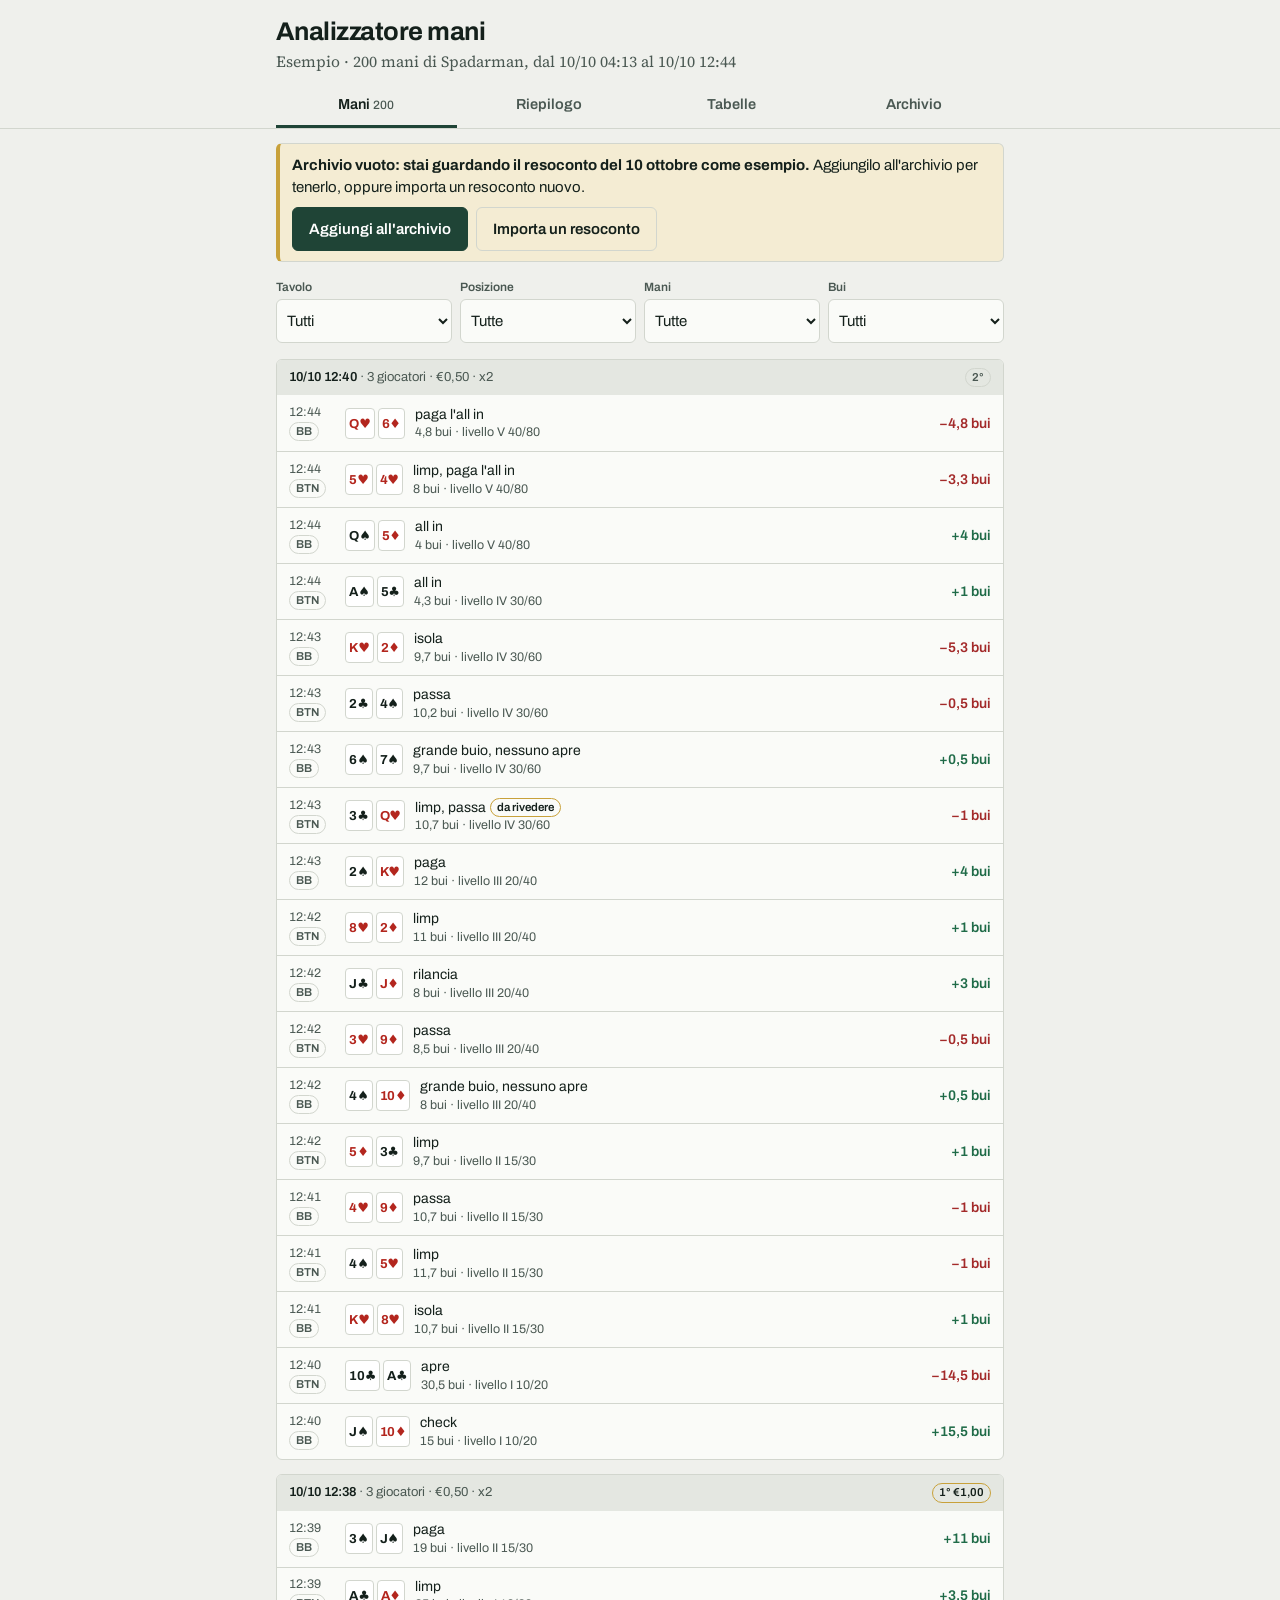
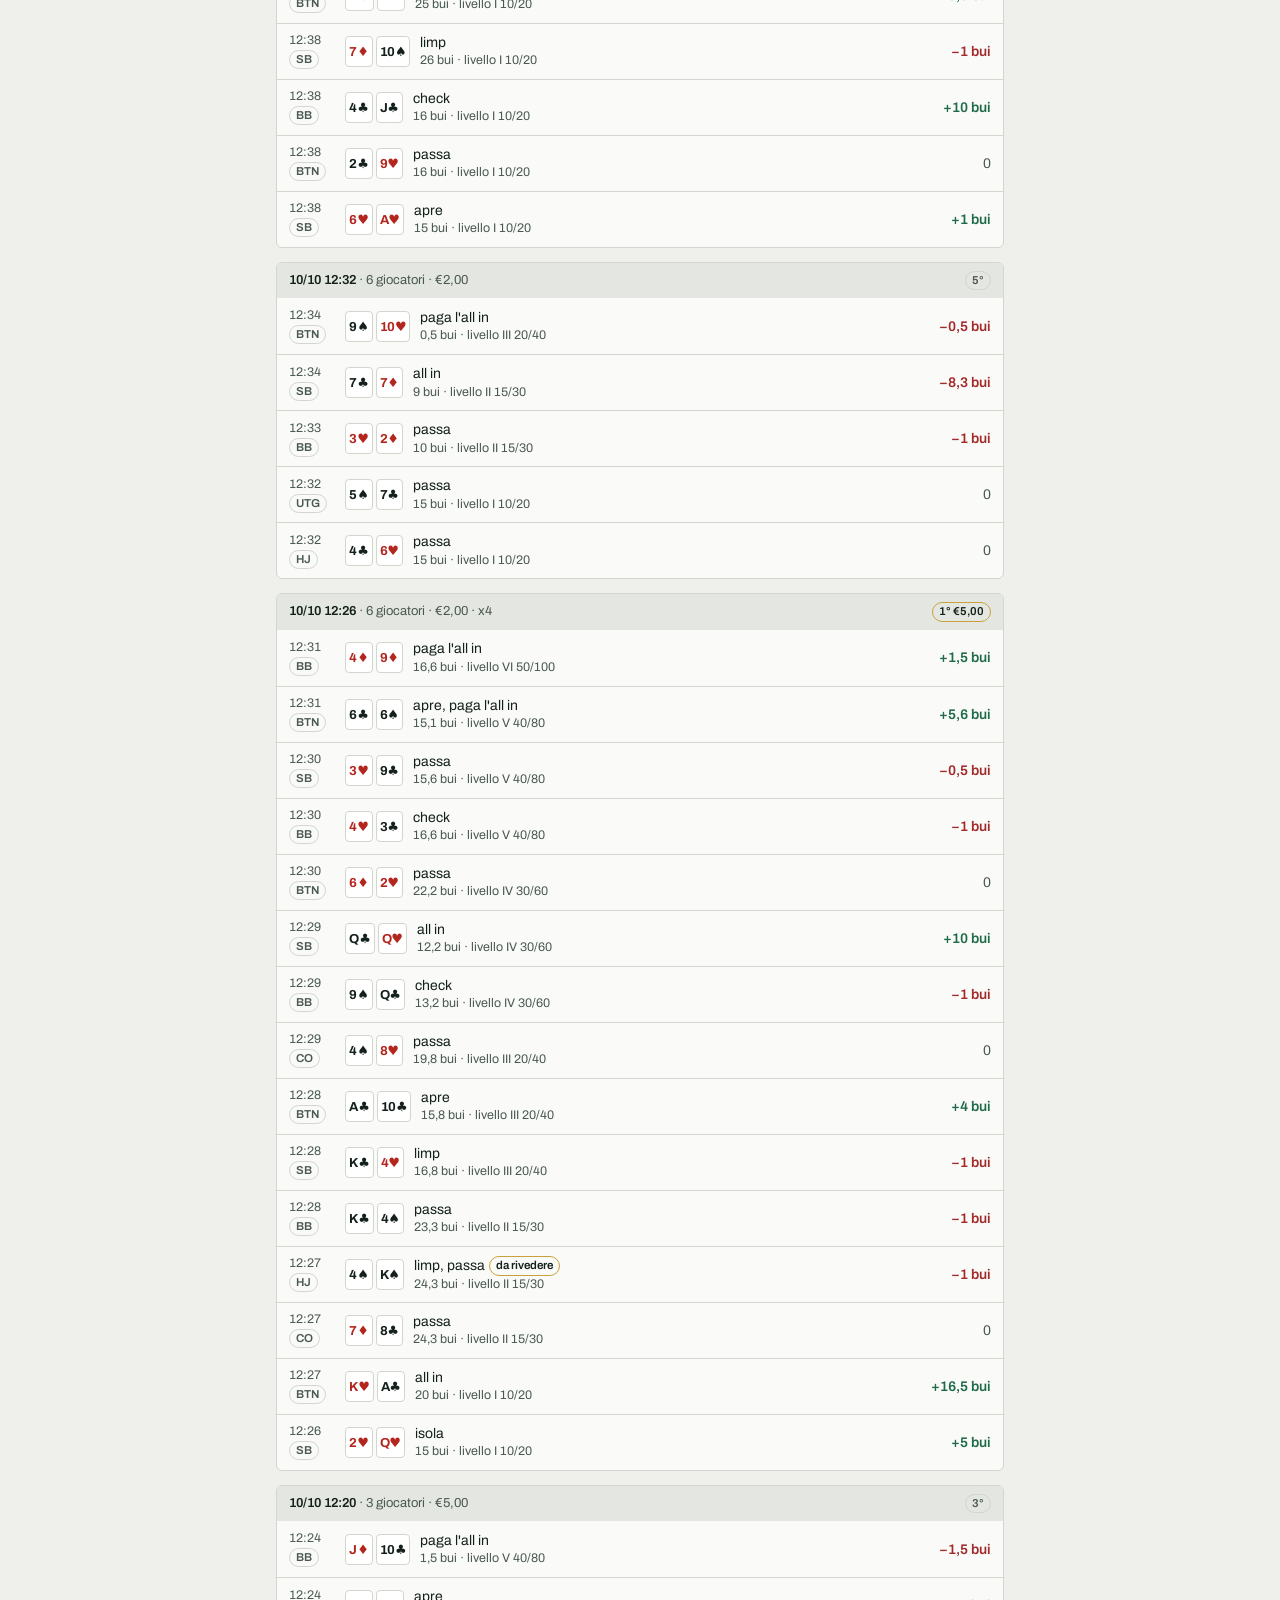
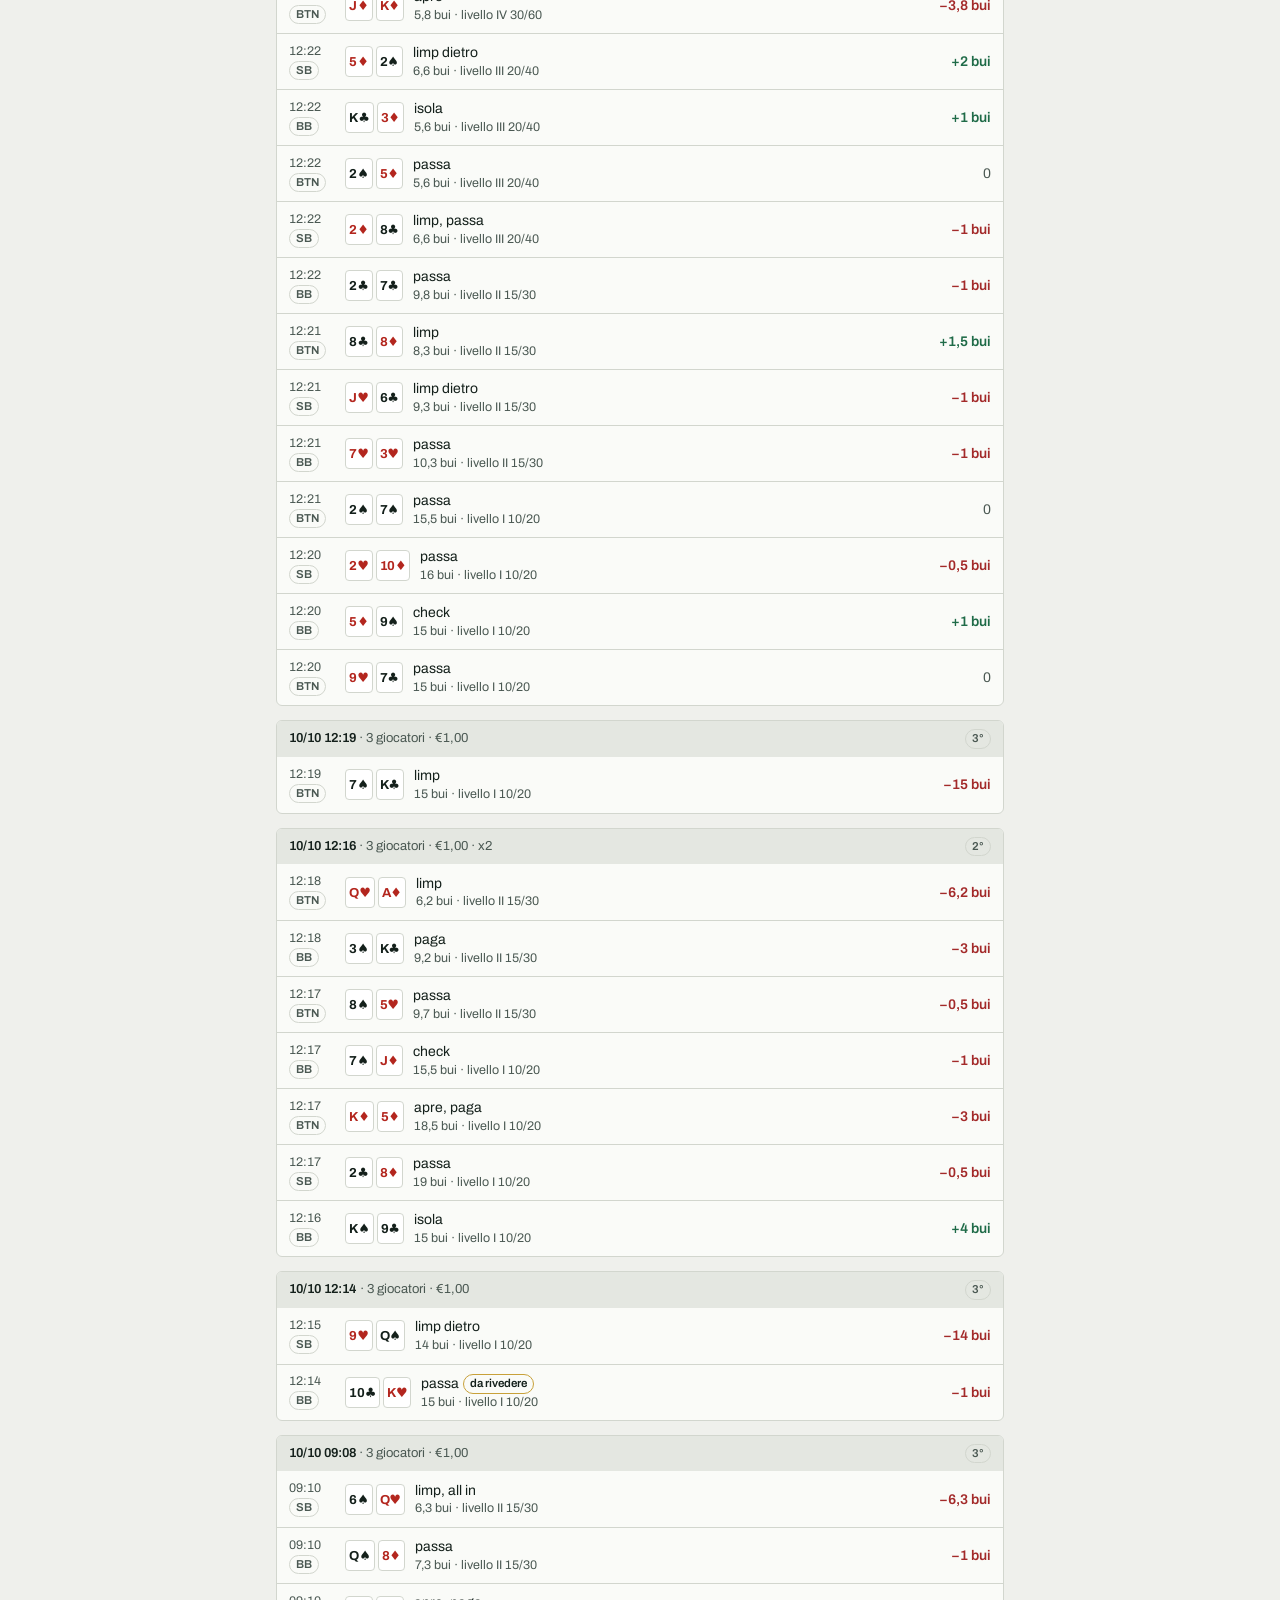
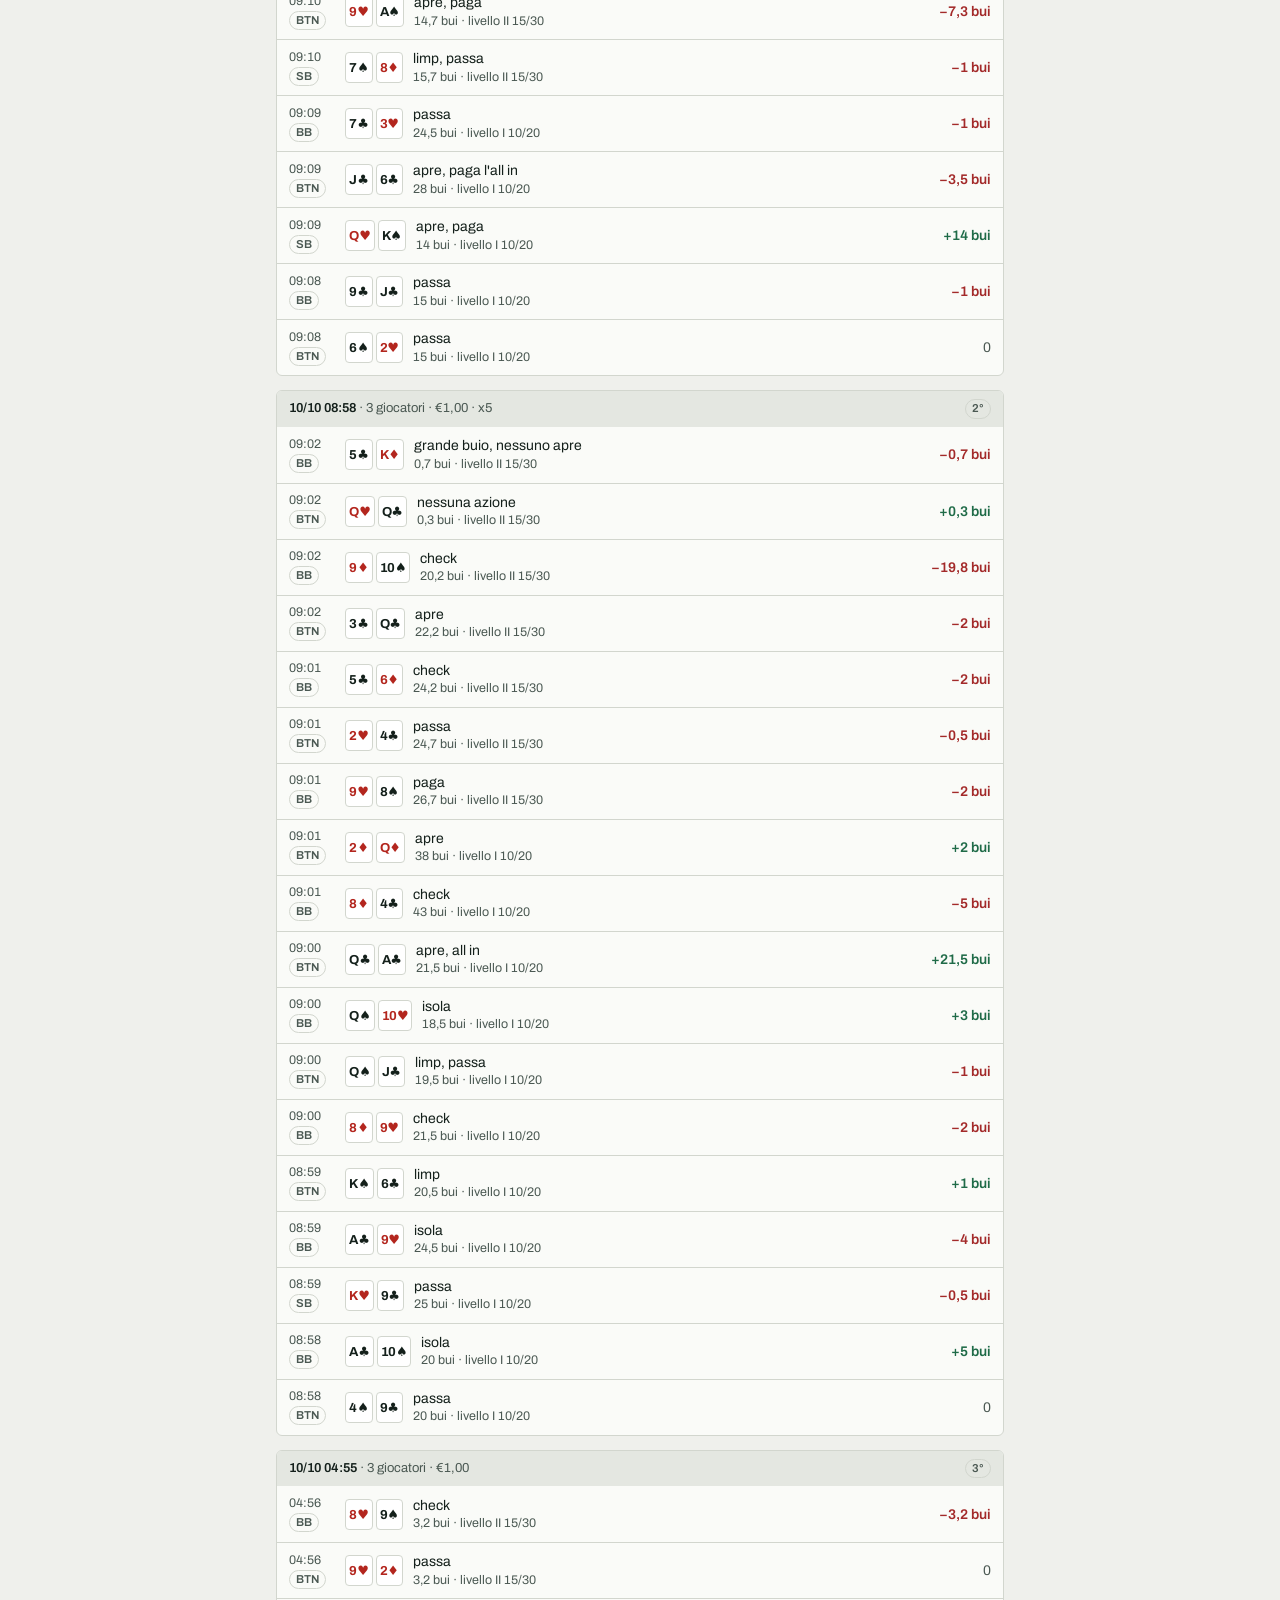
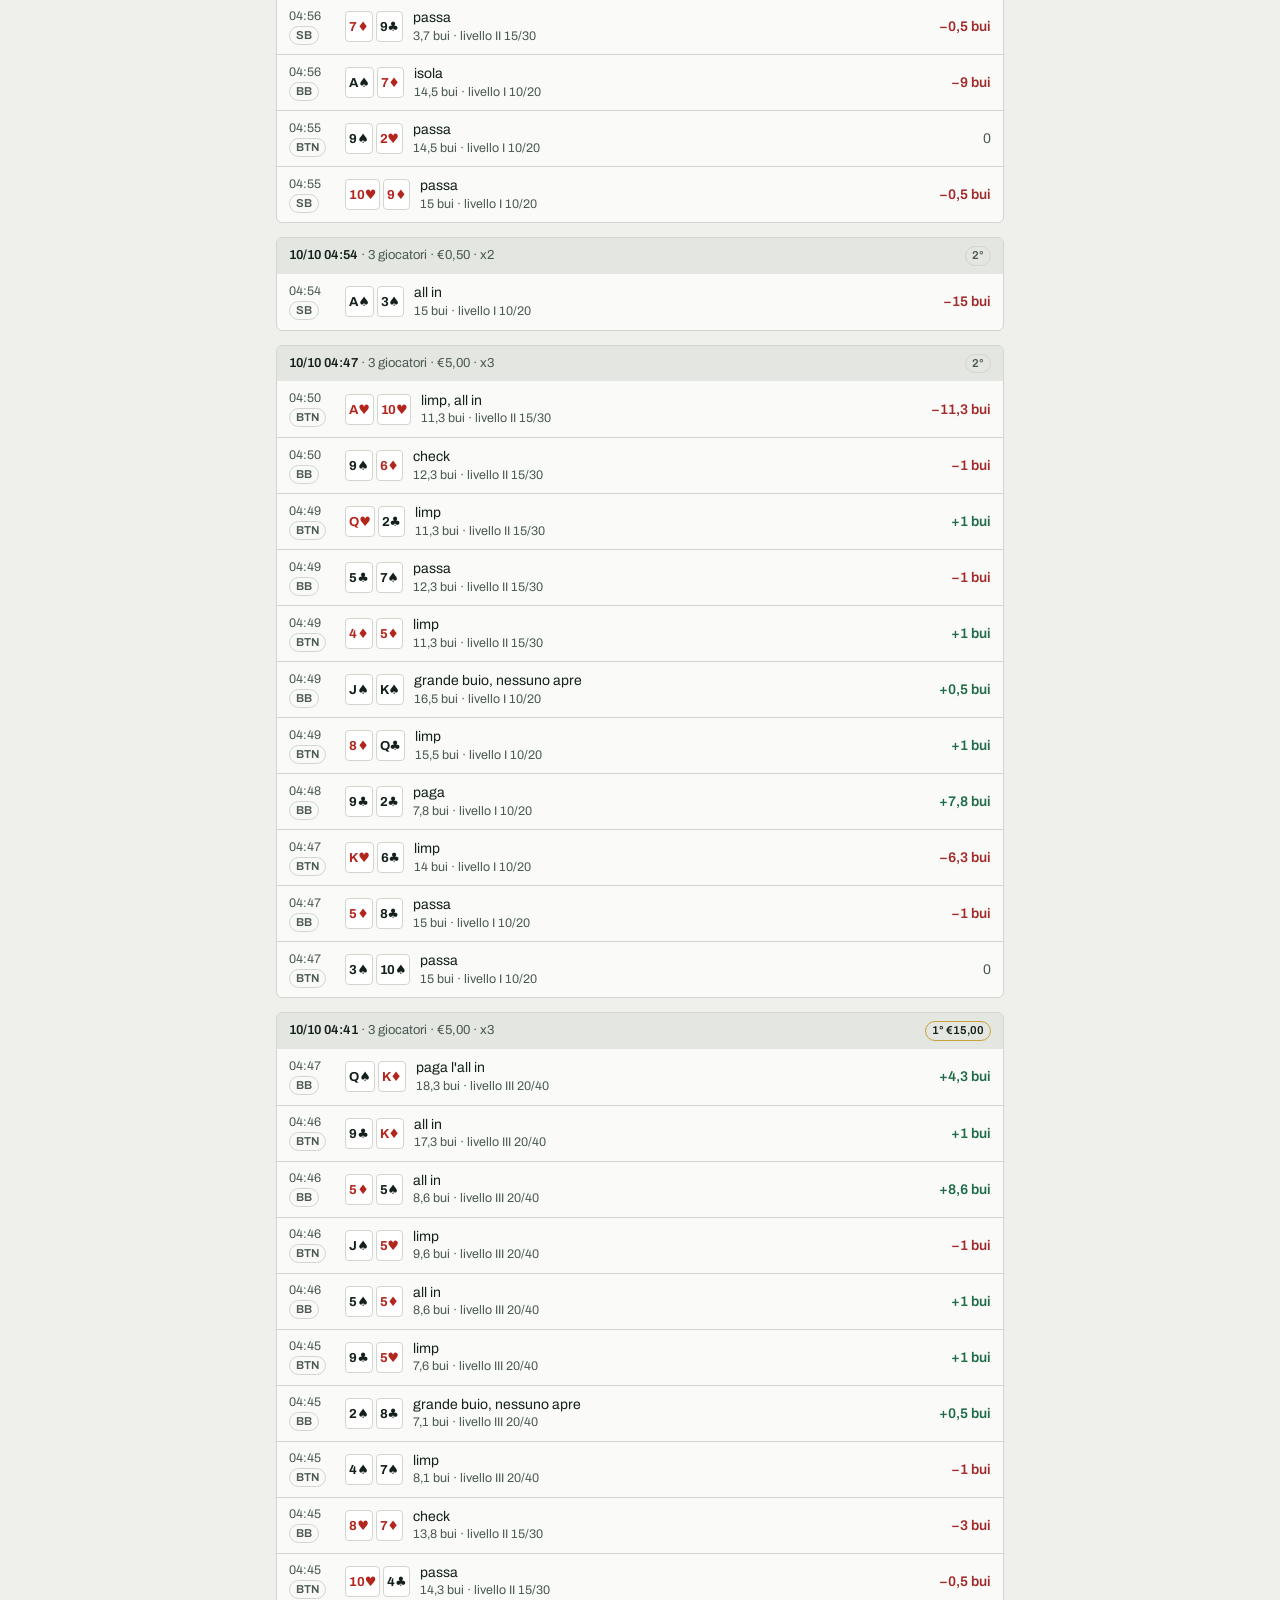
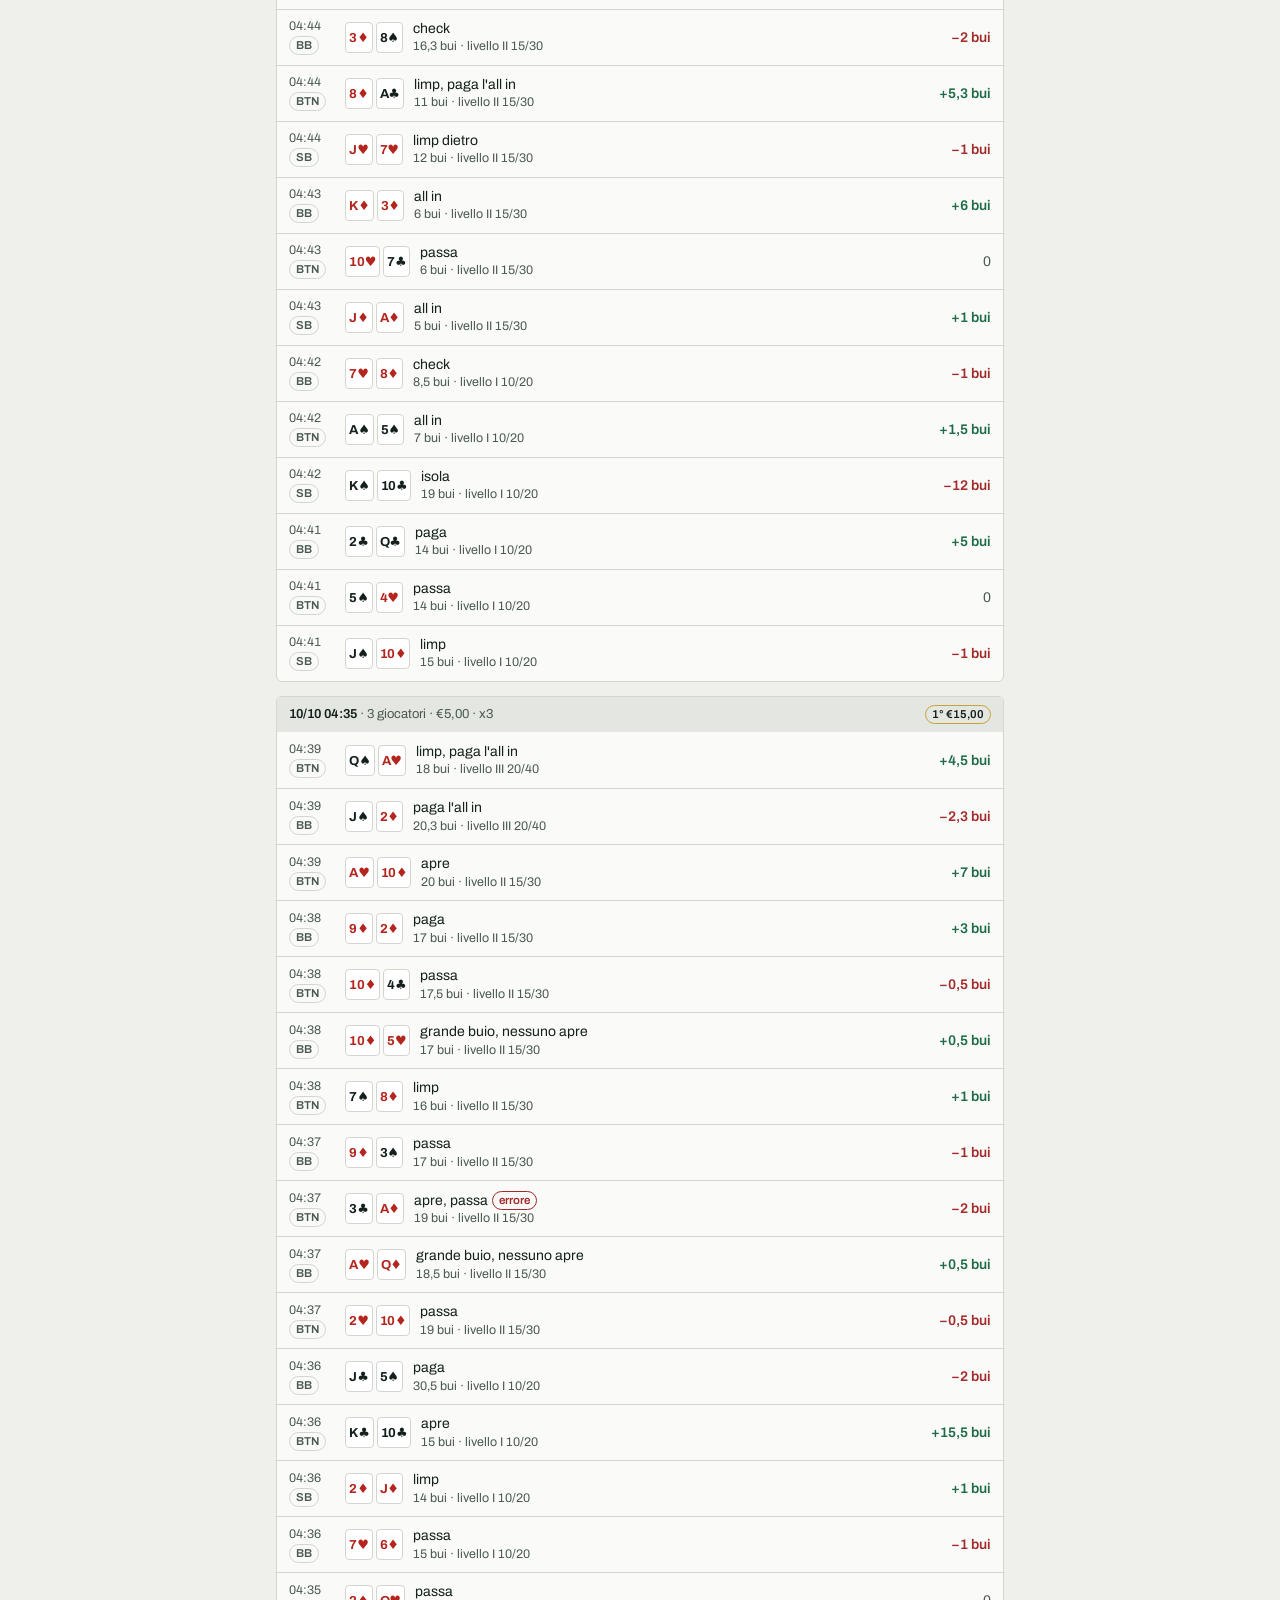
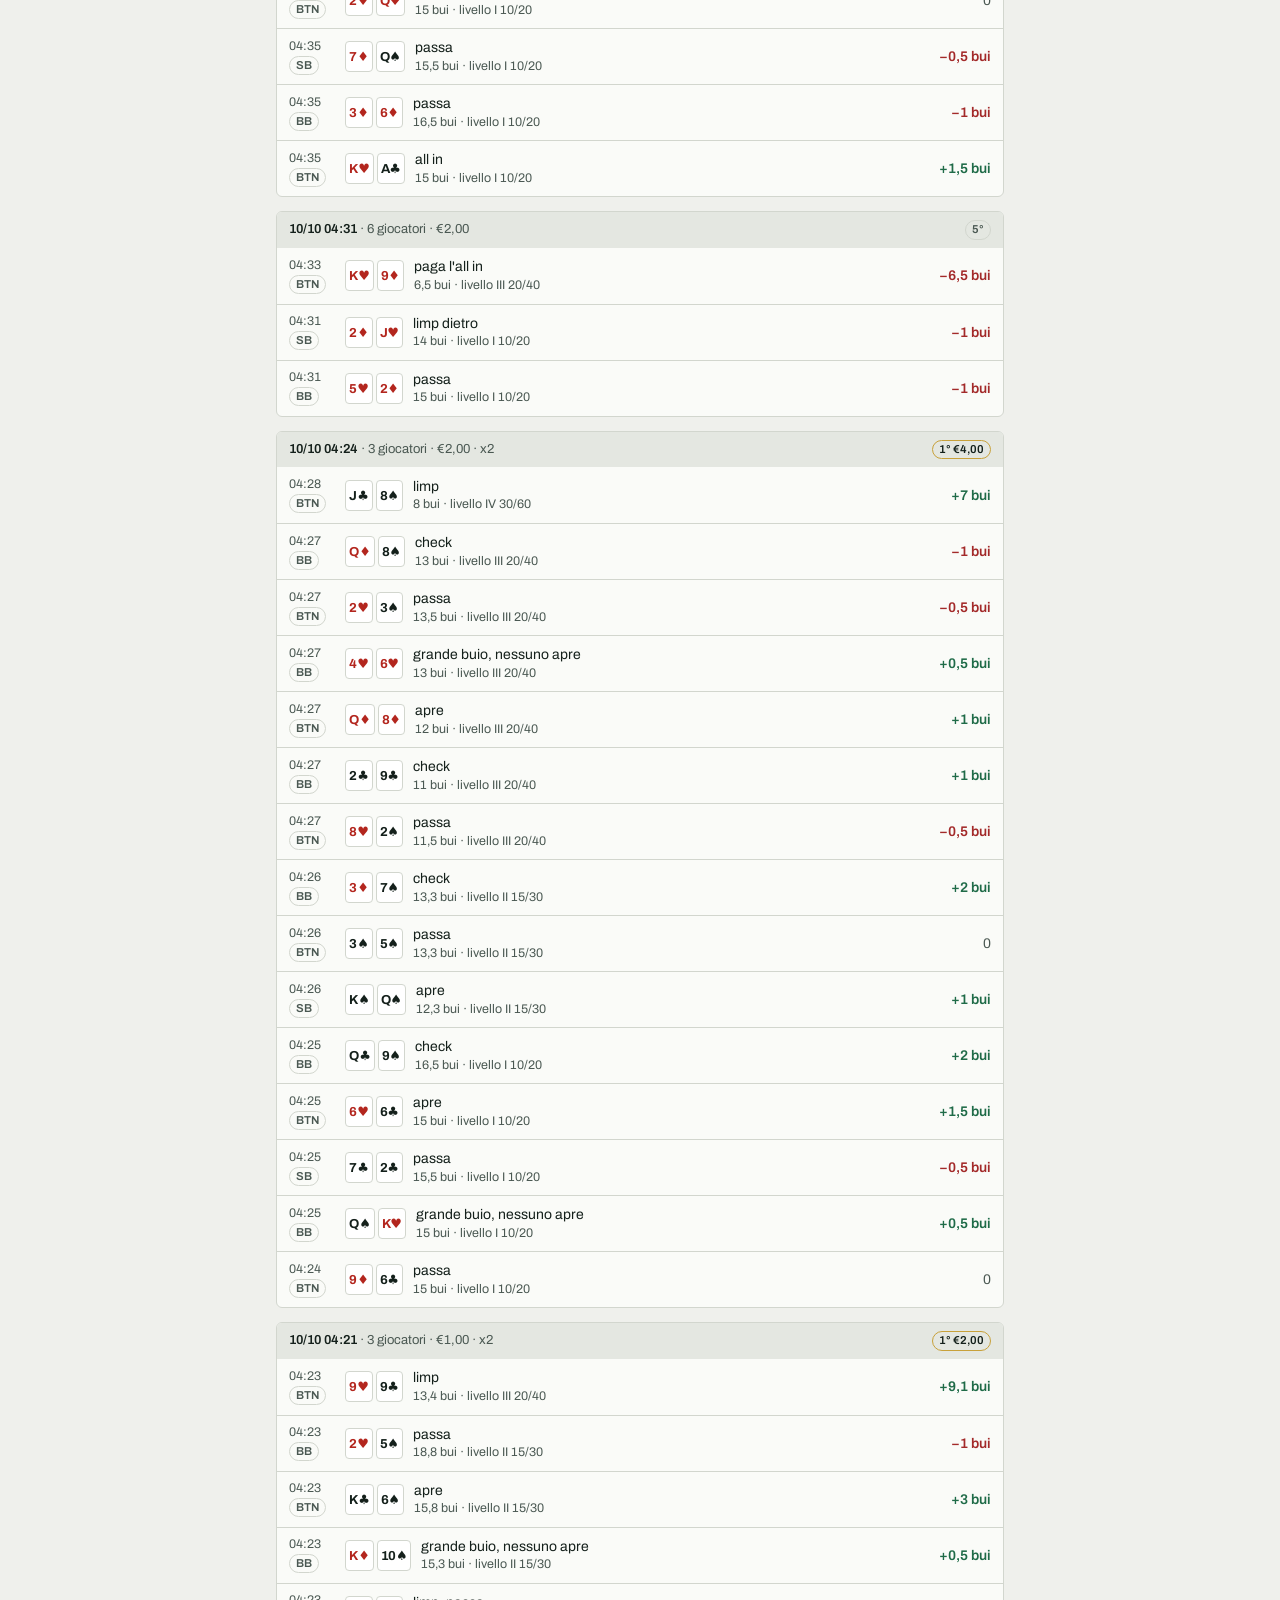
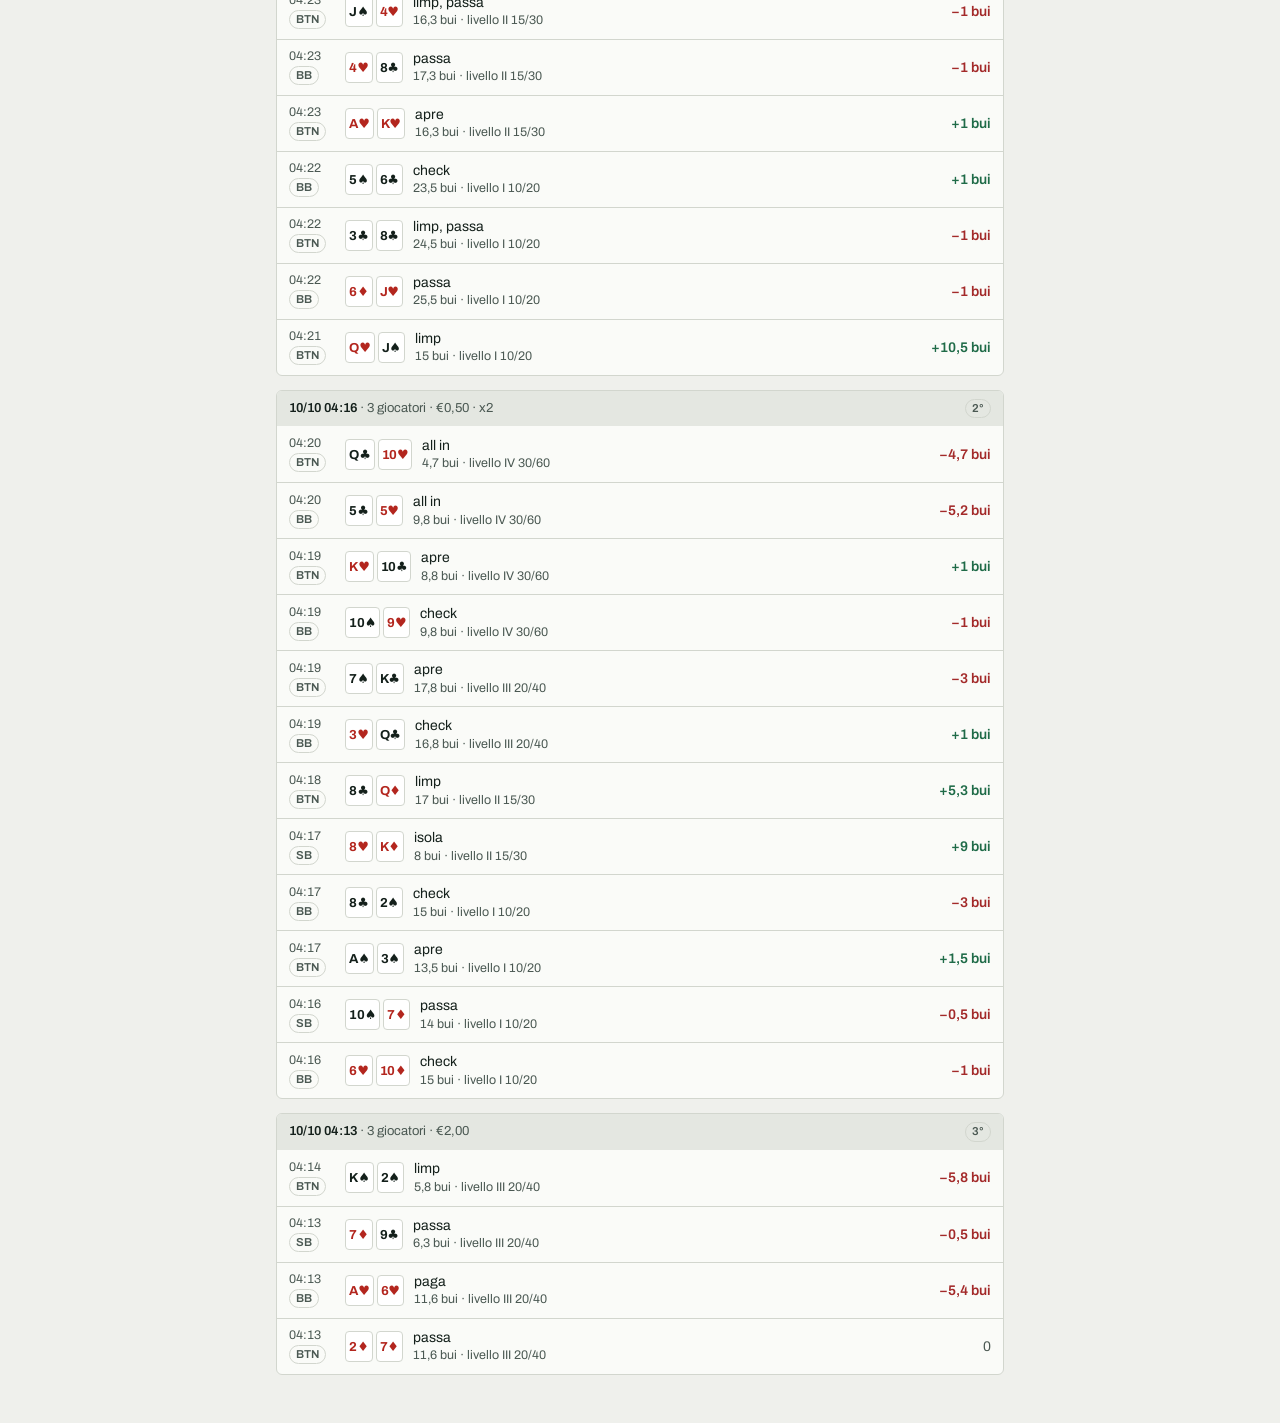
==== analizzatore/index.html @ 0fe70f6b "Aggiunge l'analizzatore delle mani nella cartella analizzatore/ Pagina installabile (manifest, servi" ====
<!doctype html>
<html lang="it">
<head>
<meta charset="utf-8">
<meta name="viewport" content="width=device-width, initial-scale=1, viewport-fit=cover">
<meta name="theme-color" content="#1F4436">
<meta name="description" content="Analisi delle mani Spin & Go giocate su Sisal: verdetti, tabelle push/fold, fortuna.">
<link rel="manifest" href="manifest.webmanifest">
<link rel="icon" href="icone/icona-192.png">
<link rel="apple-touch-icon" href="icone/apple-touch-icon.png">
<style>:root{padding-top:env(safe-area-inset-top,0px);padding-bottom:env(safe-area-inset-bottom,0px)}body{margin:0}img{max-width:100%}[hidden]{display:none!important}</style>
</head>
<body>
<title>Analizzatore mani</title>
<link rel="preconnect" href="https://fonts.googleapis.com">
<link rel="preconnect" href="https://fonts.gstatic.com" crossorigin>
<link href="https://fonts.googleapis.com/css2?family=Archivo:wght@400;500;600;700&family=Source+Serif+4:opsz,wght@8..60,400;8..60,600&display=swap" rel="stylesheet">
<style>
/* Layout: strumento a una colonna da telefono. Barra con schede in alto, elenco delle mani raggruppato per partita, scheda della mano a tutto schermo. Famiglia visiva del Manuale Spin & Go: carta, feltro, ocra. */
:root{
  --carta:#EFF0EC; --carta-alt:#E4E7E1; --superficie:#FAFBF8;
  --inchiostro:#14201B; --inchiostro-soft:#4A5852; --linea:#D2D6CE;
  --feltro:#1F4436; --feltro-testo:#FFFFFF; --ocra:#C8A13A; --ocra-fondo:#F4ECD3;
  --ok:#1F6B48; --ko:#A32A2A; --ko-fondo:#F5E3E1; --ok-fondo:#E1EEE6;
  --carta-gioco:#FFFFFF; --seme-rosso:#B3261E; --seme-nero:#14201B;
  --velo:rgba(20,32,27,.35);
  --sans:'Archivo',system-ui,sans-serif; --serif:'Source Serif 4',Georgia,serif;
}
@media (prefers-color-scheme: dark){:root:not([data-theme="light"]){
  --carta:#121A16; --carta-alt:#1A2420; --superficie:#18211D;
  --inchiostro:#E6EAE6; --inchiostro-soft:#A3B0A9; --linea:#2C3833;
  --feltro:#3F8A6B; --feltro-testo:#FFFFFF; --ocra:#D8B556; --ocra-fondo:#2E2A1A;
  --ok:#6CC59A; --ko:#F08A84; --ko-fondo:#3A2220; --ok-fondo:#1C3328;
  --carta-gioco:#EDEFEA; --seme-rosso:#B3261E; --seme-nero:#14201B;
  --velo:rgba(0,0,0,.55); color-scheme:dark}}
:root[data-theme="dark"]{
  --carta:#121A16; --carta-alt:#1A2420; --superficie:#18211D;
  --inchiostro:#E6EAE6; --inchiostro-soft:#A3B0A9; --linea:#2C3833;
  --feltro:#3F8A6B; --feltro-testo:#FFFFFF; --ocra:#D8B556; --ocra-fondo:#2E2A1A;
  --ok:#6CC59A; --ko:#F08A84; --ko-fondo:#3A2220; --ok-fondo:#1C3328;
  --carta-gioco:#EDEFEA; --seme-rosso:#B3261E; --seme-nero:#14201B;
  --velo:rgba(0,0,0,.55); color-scheme:dark}
*{box-sizing:border-box}
[hidden]{display:none!important}
body{background:var(--carta);color:var(--inchiostro);font-family:var(--sans);font-size:15px;line-height:1.5}
.contenitore{max-width:760px;margin:0 auto;padding-inline:16px}
button{font-family:var(--sans);font-size:15px;font-weight:600;min-height:44px;padding:0 16px;border-radius:6px;border:1px solid var(--feltro);background:var(--feltro);color:var(--feltro-testo);cursor:pointer}
button:disabled{opacity:.45;cursor:default}
button.secondario{background:transparent;color:var(--inchiostro);border-color:var(--linea)}
button.pericolo{background:var(--ko);border-color:var(--ko);color:var(--carta)}
button:focus-visible,textarea:focus-visible,select:focus-visible{outline:2px solid var(--ocra);outline-offset:2px}

.testata{padding-block:18px 10px}
h1{font-size:1.6rem;line-height:1.1;letter-spacing:-.02em;margin:0}
.sottotitolo{font-family:var(--serif);color:var(--inchiostro-soft);margin:.25rem 0 0;font-size:.98rem}
.schede{position:sticky;top:env(safe-area-inset-top,0px);z-index:10;background:var(--carta);border-bottom:1px solid var(--linea)}
.schede .contenitore{display:flex;gap:2px}
.scheda{flex:1 1 0;min-width:0;background:transparent;border:0;border-bottom:3px solid transparent;border-radius:0;color:var(--inchiostro-soft);padding:0 4px;font-size:14.5px}
.scheda[aria-selected="true"]{color:var(--inchiostro);border-bottom-color:var(--feltro)}
.scheda small{font-weight:500;color:var(--inchiostro-soft);font-variant-numeric:tabular-nums}
section.vista{padding-block:16px 48px;display:flex;flex-direction:column;gap:16px}
#banner{display:flex;flex-direction:column;gap:10px;padding-top:14px}
#banner:empty{display:none}
h2{font-size:1.08rem;margin:0;text-wrap:balance}
.nota{font-family:var(--serif);color:var(--inchiostro-soft);margin:0;max-width:62ch}

.avviso{border:1px solid var(--linea);border-left:4px solid var(--ocra);background:var(--ocra-fondo);border-radius:6px;padding:10px 12px;display:flex;flex-direction:column;gap:8px}
.avviso p{margin:0}
.avviso.ko{border-left-color:var(--ko);background:var(--ko-fondo)}
.avviso.ok{border-left-color:var(--ok);background:var(--ok-fondo)}
.azioni{display:flex;gap:8px;flex-wrap:wrap;align-items:center}

.filtri{display:grid;grid-template-columns:repeat(3,minmax(0,1fr));gap:8px}
.filtri.quattro{grid-template-columns:repeat(4,minmax(0,1fr))}
@media (max-width:560px){.filtri.quattro{grid-template-columns:repeat(2,minmax(0,1fr))}}
.segmenti{display:flex;border:1px solid var(--linea);border-radius:6px;overflow:hidden;background:var(--superficie)}
.segmenti button{flex:1 1 0;min-width:0;border:0;border-radius:0;background:transparent;color:var(--inchiostro-soft);font-weight:600;padding:0 6px;border-left:1px solid var(--linea)}
.segmenti button:first-child{border-left:0}
.segmenti button[aria-pressed="true"]{background:var(--feltro);color:var(--feltro-testo)}
.spunta{display:flex;align-items:center;gap:8px;font-size:14px;min-height:44px}
.spunta input{width:20px;height:20px;accent-color:var(--feltro)}
.termine{border:0;border-bottom:1.5px dotted var(--ocra);background:none;font:inherit;color:inherit;padding:0;min-height:0;cursor:pointer;font-weight:inherit;border-radius:0;line-height:inherit}
.termine:hover,.termine:focus-visible{background:var(--ocra-fondo);outline:none}
#glossa{position:fixed;left:0;right:0;bottom:0;z-index:70;max-height:75vh;overflow-y:auto;background:var(--carta);border-top:1px solid var(--linea);border-radius:12px 12px 0 0;padding:16px 16px calc(20px + env(safe-area-inset-bottom,0px));box-shadow:0 -10px 30px rgba(0,0,0,.18)}
@media (min-width:700px){#glossa{left:50%;width:560px;transform:translateX(-50%)}}
#glossa .testa{display:flex;justify-content:space-between;align-items:flex-start;gap:10px}
#glossa .cat{font-size:12px;font-weight:600;color:var(--feltro);text-transform:uppercase;letter-spacing:.04em}
#glossa h3{margin:2px 0 0;font-size:1.25rem}
#glossa .altra{color:var(--inchiostro-soft);font-size:14px;margin:0 0 8px}
#glossa .corpo{font-family:var(--serif);font-size:15.5px;line-height:1.55}
#glossa .corpo p{margin:0 0 10px}
#glossa .vedi{display:flex;flex-wrap:wrap;gap:6px;margin:6px 0 12px}
#glossa .vedi button{min-height:36px;padding:0 10px;font-weight:500}
#glossa a{color:var(--feltro);font-weight:600}
#velo-glossa{position:fixed;inset:0;background:var(--velo);z-index:65}
.filtri label{display:flex;flex-direction:column;gap:3px;font-size:12px;font-weight:600;color:var(--inchiostro-soft);min-width:0}
select{font-family:var(--sans);font-size:15px;min-height:44px;padding:0 6px;border:1px solid var(--linea);border-radius:6px;background:var(--superficie);color:var(--inchiostro);width:100%;min-width:0}

.partita{display:flex;flex-direction:column;border:1px solid var(--linea);border-radius:6px;background:var(--superficie);overflow:hidden}
.partita-testa{display:flex;justify-content:space-between;align-items:center;gap:8px;flex-wrap:wrap;padding:8px 12px;background:var(--carta-alt);font-size:13px;color:var(--inchiostro-soft)}
.partita-testa b{color:var(--inchiostro);font-weight:600}
.riga{display:grid;grid-template-columns:2.9rem auto minmax(0,1fr) auto;gap:10px;align-items:center;width:100%;text-align:left;background:transparent;border:0;border-top:1px solid var(--linea);border-radius:0;color:var(--inchiostro);font-weight:400;padding:8px 12px;min-height:56px}
.partita-testa + .riga{border-top:0}
.riga:hover{background:var(--carta-alt)}
.riga:focus-visible{outline:2px solid var(--ocra);outline-offset:-2px}
.riga .ora{display:flex;flex-direction:column;align-items:flex-start;gap:2px;font-size:12.5px;color:var(--inchiostro-soft);font-variant-numeric:tabular-nums;line-height:1.2}
.riga .cosa{min-width:0;font-size:14px;line-height:1.3}
.riga .cosa small{display:block;color:var(--inchiostro-soft);font-size:12.5px;white-space:nowrap;overflow:hidden;text-overflow:ellipsis}
.saldo{font-variant-numeric:tabular-nums;font-weight:600;font-size:14px;text-align:right;white-space:nowrap}
.saldo.piu{color:var(--ok)} .saldo.meno{color:var(--ko)} .saldo.zero{color:var(--inchiostro-soft);font-weight:400}
.vuoto{border:1px dashed var(--linea);border-radius:6px;padding:20px;color:var(--inchiostro-soft);text-align:center}

.carte{display:inline-flex;gap:3px;vertical-align:middle}
.c{display:inline-flex;align-items:center;justify-content:center;min-width:1.85rem;height:2.2rem;padding:0 3px;border-radius:4px;background:var(--carta-gioco);border:1px solid var(--linea);font-weight:700;font-size:14px;color:var(--seme-nero);font-variant-numeric:tabular-nums;letter-spacing:-.02em}
.c.r{color:var(--seme-rosso)}
.c.coperta{background:repeating-linear-gradient(45deg,var(--feltro) 0 2px,transparent 2px 5px),var(--carta-alt);border-color:var(--feltro)}
.carte.piccole .c{min-width:1.6rem;height:1.95rem;font-size:13px}
.pill{display:inline-block;font-size:11.5px;font-weight:600;padding:0 6px;border-radius:999px;border:1px solid var(--linea);color:var(--inchiostro-soft);white-space:nowrap;line-height:1.5}
.pill.ocra{border-color:var(--ocra);color:var(--inchiostro)}

.tab{overflow-x:auto;border:1px solid var(--linea);border-radius:6px;background:var(--superficie)}
table{border-collapse:collapse;width:100%;font-size:13.5px;font-variant-numeric:tabular-nums}
th,td{text-align:left;padding:7px 6px;border-top:1px solid var(--linea);white-space:nowrap}
th{font-size:12px;font-weight:600;color:var(--inchiostro-soft);border-top:0;background:var(--carta-alt)}
td.num,th.num{text-align:right}
@media (max-width:359px){.col-gioc{display:none}}
@media (max-width:359px){.riga{gap:7px;padding:8px 10px}.riga .cosa{font-size:13.5px}}
.cifre{display:grid;grid-template-columns:repeat(3,minmax(0,1fr));gap:8px}
.cifra{background:var(--superficie);border:1px solid var(--linea);border-radius:6px;padding:10px 12px;min-width:0}
.cifra b{display:block;font-size:1.3rem;font-variant-numeric:tabular-nums;line-height:1.15;white-space:nowrap;overflow:hidden;text-overflow:ellipsis}
.cifra span{font-size:12.5px;color:var(--inchiostro-soft)}

textarea{width:100%;min-height:140px;font:13px/1.4 ui-monospace,Menlo,monospace;padding:10px;border:1px solid var(--linea);border-radius:6px;background:var(--superficie);color:var(--inchiostro);resize:vertical}
.blocco{display:flex;flex-direction:column;gap:10px;border-top:1px solid var(--linea);padding-top:16px}
input[type=file]{font-family:var(--sans);font-size:14px;max-width:100%;color:var(--inchiostro)}
.etichetta{font-size:13px;font-weight:600;color:var(--inchiostro-soft)}

#velo{position:fixed;inset:0;background:var(--velo);z-index:40}
#dettaglio{position:fixed;inset:0;z-index:50;overflow-y:auto;background:var(--carta);padding-bottom:env(safe-area-inset-bottom,0px)}
@media (min-width:700px){#dettaglio{inset:24px auto 24px 50%;width:640px;transform:translateX(-50%);border-radius:10px;border:1px solid var(--linea)}}
.dett-testa{position:sticky;top:0;z-index:2;background:var(--carta);border-bottom:1px solid var(--linea);padding:calc(env(safe-area-inset-top,0px) + 8px) 16px 8px;display:flex;justify-content:space-between;align-items:center;gap:8px}
.dett-testa .titolo{font-weight:700;min-width:0;line-height:1.25}
.dett-testa .titolo small{display:block;font-weight:400;color:var(--inchiostro-soft);font-size:12.5px}
.dett-corpo{padding:16px;display:flex;flex-direction:column;gap:18px}
.posti{display:flex;flex-direction:column;border:1px solid var(--linea);border-radius:6px;background:var(--superficie)}
.posto{display:grid;grid-template-columns:2.9rem minmax(0,1fr) auto auto;gap:10px;align-items:center;padding:8px 12px;border-top:1px solid var(--linea)}
.posto:first-child{border-top:0}
.posto .nome{min-width:0;overflow:hidden;text-overflow:ellipsis;white-space:nowrap}
.posto.eroe .nome{font-weight:700}
.posto .stk{font-variant-numeric:tabular-nums;text-align:right;font-size:13.5px;min-width:3.6rem}
.posto .stk small{display:block;color:var(--inchiostro-soft);font-size:12px}
.strada{display:flex;flex-direction:column;gap:2px}
.strada-testa{display:flex;align-items:center;gap:10px;flex-wrap:wrap;margin-bottom:4px}
.strada-testa h3{margin:0;font-size:.95rem}
.strada-testa .piatto{font-size:12.5px;color:var(--inchiostro-soft);font-variant-numeric:tabular-nums;margin-left:auto}
.azione{display:grid;grid-template-columns:2.9rem minmax(0,1fr) auto;gap:10px;align-items:baseline;padding:5px 0;border-bottom:1px dotted var(--linea);font-size:14px}
.azione.eroe{font-weight:600}
.azione .imp{font-variant-numeric:tabular-nums;color:var(--inchiostro-soft);font-size:13px;text-align:right;white-space:nowrap;font-weight:400}
.quota{font-size:13.5px;background:var(--ocra-fondo);border-radius:4px;padding:7px 9px;margin:4px 0}
.esito-mano{font-size:1rem;font-weight:600;margin:0}
.pill.errore{border-color:var(--ko);color:var(--ko)}
.pill.rivedere{border-color:var(--ocra);color:var(--inchiostro)}
.pill.giusto{border-color:var(--ok);color:var(--ok)}
.riga .cosa .pill{margin-left:4px;vertical-align:1px}
.verdetto{border:1px solid var(--linea);border-left:4px solid var(--linea);border-radius:6px;background:var(--superficie);padding:10px 12px;margin:6px 0;display:flex;flex-direction:column;gap:8px;font-size:14px}
.verdetto.errore{border-left-color:var(--ko)} .verdetto.rivedere{border-left-color:var(--ocra)} .verdetto.ok{border-left-color:var(--ok)}
.verdetto p{margin:0}
.verdetto .titolo-v{font-weight:700}
.barra-eq{position:relative;height:12px;border-radius:6px;background:var(--carta-alt);overflow:visible}
.barra-eq .riempi{position:absolute;left:0;top:0;bottom:0;border-radius:6px;background:var(--feltro)}
.barra-eq .segno{position:absolute;top:-4px;bottom:-4px;width:2px;background:var(--inchiostro)}
.leggenda-eq{display:flex;justify-content:space-between;gap:8px;font-size:12.5px;color:var(--inchiostro-soft);font-variant-numeric:tabular-nums}
.leggenda-eq b{color:var(--inchiostro)}
.fortuna-mano{font-size:14px;margin:0;color:var(--inchiostro-soft)}
.segnalazioni{display:flex;flex-direction:column;border:1px solid var(--linea);border-radius:6px;background:var(--superficie);overflow:hidden}
.segnalazioni .riga{grid-template-columns:auto minmax(0,1fr) auto}
.profondita{display:flex;flex-direction:column;gap:4px}
.profondita input[type=range]{flex:1 1 auto;min-width:0;accent-color:var(--feltro)}
button.passo{width:44px;padding:0;font-size:20px;flex:0 0 auto}
.griglia{display:grid;grid-template-columns:repeat(13,minmax(0,1fr));gap:2px;user-select:none}
.cella{aspect-ratio:1;display:flex;align-items:center;justify-content:center;border:0;padding:0;min-height:0;border-radius:3px;font-family:var(--sans);font-weight:600;font-size:clamp(8px,2.5vw,12.5px);letter-spacing:-.03em;color:var(--inchiostro);background:var(--carta-alt);cursor:pointer}
.cella.piena{color:var(--feltro-testo)}
.cella.scelta{outline:3px solid var(--ocra);outline-offset:0;position:relative;z-index:1}
.lettura-tab{font-size:14px;min-height:3em;font-variant-numeric:tabular-nums}
.grafico{border:1px solid var(--linea);border-radius:6px;background:var(--superficie);padding:10px 8px 6px}
.grafico svg{display:block;width:100%;height:auto;touch-action:pan-y}
.grafico .lettura{font-size:13px;color:var(--inchiostro-soft);min-height:2.6em;padding:4px 4px 0;font-variant-numeric:tabular-nums}
details{border:1px solid var(--linea);border-radius:6px;background:var(--superficie);padding:8px 12px}
details summary{cursor:pointer;font-weight:600;min-height:28px}
details pre{white-space:pre-wrap;word-break:break-word;font-size:12px;margin:8px 0 0}
@media (prefers-reduced-motion:no-preference){#dettaglio:not([hidden]){animation:entra .18s ease-out}}
@keyframes entra{from{opacity:0}}
</style>

<header class="contenitore testata">
  <h1>Analizzatore mani</h1>
  <p class="sottotitolo" id="sottotitolo"></p>
</header>

<nav class="schede" aria-label="Sezioni">
  <div class="contenitore" role="tablist">
    <button class="scheda" role="tab" data-vista="mani">Mani <small id="n-mani"></small></button>
    <button class="scheda" role="tab" data-vista="partite">Riepilogo</button>
    <button class="scheda" role="tab" data-vista="tabelle">Tabelle</button>
    <button class="scheda" role="tab" data-vista="archivio">Archivio</button>
  </div>
</nav>

<main class="contenitore">
  <div id="banner"></div>

  <section class="vista" id="v-mani">
    <div class="filtri quattro">
      <label for="f-tavolo">Tavolo<select id="f-tavolo"><option value="">Tutti</option><option value="3">3 giocatori</option><option value="6">6 giocatori</option></select></label>
      <label for="f-pos">Posizione<select id="f-pos"><option value="">Tutte</option><option>BTN</option><option>SB</option><option>BB</option><option value="altre">Altre</option></select></label>
      <label for="f-tipo">Mani<select id="f-tipo"><option value="">Tutte</option><option value="giocate">Giocate</option><option value="allin">Con all in</option><option value="sd">Showdown</option><option value="segnalate">Da rivedere</option></select></label>
      <label for="f-bui">Bui<select id="f-bui"><option value="">Tutti</option><option value="0-10">fino a 10</option><option value="10-15">da 10 a 15</option><option value="15-20">da 15 a 20</option><option value="20-999">oltre 20</option></select></label>
    </div>
    <div id="elenco" style="display:flex;flex-direction:column;gap:14px"></div>
  </section>

  <section class="vista" id="v-partite" hidden>
    <div class="segmenti" role="group" aria-label="Formato" id="r-formato"><button data-formato="" aria-pressed="true">Tutti i tavoli</button><button data-formato="3" aria-pressed="false">3 giocatori</button><button data-formato="6" aria-pressed="false">6 giocatori</button></div>
    <h2>Le tue decisioni prima del flop</h2>
    <p class="nota glossabile">Spinte e passaggi quando nessuno aveva aperto, e chiamate contro un all in. Fino a 20 bui effettivi.</p>
    <div class="cifre" id="cifre-decisioni"></div>
    <div class="segmenti" role="group" aria-label="Tipo di decisione" id="r-tipo"><button data-tipo="" aria-pressed="true">Tutte</button><button data-tipo="spinta" aria-pressed="false">Spinte e passaggi</button><button data-tipo="chiamata" aria-pressed="false">Chiamate</button></div>
    <label class="spunta" for="r-giuste"><input type="checkbox" id="r-giuste"> Mostra anche le decisioni giuste</label>
    <div id="segnalazioni"></div>
    <p class="nota glossabile" id="aperture"></p>
    <h2>Fortuna negli all in</h2>
    <p class="nota glossabile" id="fortuna-testo"></p>
    <div class="grafico" id="grafico-fortuna"></div>
    <h2>Partite</h2>
    <div class="cifre" id="cifre"></div>
    <div class="tab"><table id="partite"></table></div>
    <p class="nota">Il moltiplicatore si conosce solo quando l'archivio contiene la mano finale del torneo. Se sei uscito prima della fine, Sisal non ti manda le mani successive.</p>
  </section>

  <section class="vista" id="v-tabelle" hidden>
    <p class="nota glossabile">Tabelle di spinta e di chiamata calcolate per lo Spin & Go, con stack uguali e senza ICM. Il colore pieno indica le mani da giocare sempre.</p>
    <div class="filtri" style="grid-template-columns:minmax(0,1fr) minmax(0,2fr)">
      <label for="t-giocatori">Giocatori<select id="t-giocatori"><option value="3">3</option><option value="2">2</option></select></label>
      <label for="t-sit">Situazione<select id="t-sit"></select></label>
    </div>
    <div class="profondita">
      <label for="t-bui" class="etichetta">Profondità: <b id="t-bui-val"></b></label>
      <div class="azioni" style="flex-wrap:nowrap"><button class="secondario passo" id="t-meno" aria-label="Un buio in meno">−</button><input type="range" id="t-bui" min="1" max="20" step="1" value="15"><button class="secondario passo" id="t-piu" aria-label="Un buio in più">+</button></div>
    </div>
    <p class="esito-mano" id="t-sintesi"></p>
    <div class="griglia" id="griglia" role="grid" aria-label="Tabella delle mani"></div>
    <div class="lettura-tab" id="t-lettura" aria-live="polite">Tocca una mano per vedere quanto vale.</div>
  </section>

  <section class="vista" id="v-archivio" hidden>
    <h2>Importa un resoconto</h2>
    <p class="nota">Apri l'email "Richiesta resoconto mani Sisal", copia tutto il testo e incollalo qui. Le mani già in archivio vengono riconosciute e saltate.</p>
    <label for="testo" class="etichetta">Testo dell'email</label>
    <textarea id="testo" placeholder="Incolla qui il testo dell'email…"></textarea>
    <div class="azioni"><button id="analizza">Aggiungi all'archivio</button></div>
    <div id="esito-import" aria-live="polite" style="display:flex;flex-direction:column;gap:10px"></div>
    <div class="blocco">
      <h2>Archivio</h2>
      <div class="cifre" id="cifre-archivio"></div>
    </div>
    <div class="blocco">
      <h2>Copia di sicurezza</h2>
      <p class="nota">L'archivio vive solo in questo browser. Salvane una copia dove vuoi, per esempio su Drive: con quella lo ricostruisci su un altro telefono.</p>
      <div class="azioni"><button id="scarica" hidden>Scarica copia</button><button id="copia">Copia archivio</button></div>
      <textarea id="copia-testo" hidden readonly aria-label="Testo dell'archivio"></textarea>
      <div id="esito-copia" aria-live="polite"></div>
    </div>
    <div class="blocco">
      <h2>Ripristina da una copia</h2>
      <p class="nota">Scegli il file della copia oppure incolla il testo copiato. Le mani si aggiungono a quelle già presenti.</p>
      <input type="file" id="file-archivio" accept=".json,.txt,application/json,text/plain" aria-label="File della copia">
      <textarea id="ripristina-testo" placeholder="Oppure incolla qui il testo dell'archivio…" style="min-height:80px" aria-label="Testo dell'archivio da ripristinare"></textarea>
      <div class="azioni"><button id="ripristina" class="secondario">Ripristina</button></div>
      <div id="esito-ripristino" aria-live="polite"></div>
    </div>
    <div class="blocco">
      <h2>Svuota l'archivio</h2>
      <div class="azioni" id="svuota-azioni"></div>
    </div>
  </section>
</main>

<div id="velo" hidden></div>
<div id="dettaglio" role="dialog" aria-modal="true" aria-labelledby="dett-titolo" hidden></div>
<div id="velo-glossa" hidden></div>
<div id="glossa" role="dialog" aria-modal="true" aria-labelledby="glossa-titolo" hidden></div>

<script>
// Lettore del resoconto mani Sisal (testo dell'email "Richiesta resoconto mani Sisal").
// Funzioni pure: nessun accesso al DOM, usabili in Node e nel browser.

const SEPARATORE = /^\*{5,}\s*#\s*(\d+)\s*\*{5,}\s*$/;
const INTESTAZIONE = /^Mano Sisal n° (\d+):\s+Torneo #(\d+), €([\d.]+)\+€([\d.]+) EUR (.+?) - Livello (\w+) \((\d+)\/(\d+)\) \[ID ADM: ([^\]]+)\] - (\d{2})\/(\d{2})\/(\d{4}) (\d{1,2}):(\d{2}):(\d{2})/;
const TAVOLO = /^Tavolo '([^']+)' (\d+)-max Il bottone è al posto (\d+)/;
const POSTO = /^Posto (\d+): (.+) \((\d+) chips\)( è in sit-out)?$/;
const STRADA = /^\*\*\* (CARTE COPERTE|FLOP|TURN|RIVER|SHOW DOWN|RIASSUNTO) \*\*\*/;
const CARTE = /\[([2-9TJQKA][shdc](?: [2-9TJQKA][shdc])*)\]/g;

const NOMI_STRADA = { 'CARTE COPERTE': 'preflop', FLOP: 'flop', TURN: 'turn', RIVER: 'river', 'SHOW DOWN': 'showdown', RIASSUNTO: 'riassunto' };

// Righe di servizio che non cambiano la mano.
const RUMORE = [
  /^è disconnesso$/, /^è connesso$/, /^ha esaurito il tempo$/, /^è in sit-out$/, /^è tornato$/,
  /^ha detto, ".*"$/, /^non mostra il punto$/,
];

function etichettePosizioni(n) {
  // Ordine dal bottone in senso orario.
  if (n === 2) return ['BTN', 'BB']; // testa a testa: il bottone è anche piccolo buio
  const dopoBui = { 3: [], 4: ['CO'], 5: ['HJ', 'CO'], 6: ['UTG', 'HJ', 'CO'] }[n] || [];
  return ['BTN', 'SB', 'BB', ...dopoBui];
}

function leggiCarte(testo) {
  const m = [...testo.matchAll(CARTE)];
  return m.length ? m[m.length - 1][1].split(' ') : null;
}

function nuovaMano(numero) {
  return {
    numero, id: null, torneo: null, buyin: 0, commissione: 0, gioco: null, livello: null, sb: 0, bb: 0,
    adm: null, data: null, formato: null, postoBottone: null, giocatori: [], eroe: null,
    azioni: [], board: [], contributo: {}, raccolto: {}, restituito: {}, restituzioni: [], piatto: null, piattiDichiarati: [],
    mostrate: {}, fineTorneo: [], righeIgnote: [], conversazione: [],
  };
}

/** Analizza il testo completo e restituisce { mani, righeIgnote }. */
function leggiResoconto(testo) {
  const righe = String(testo).replace(/\r\n?/g, '\n').split('\n');
  const mani = [];
  let corrente = null;
  let blocco = [];
  const chiudi = () => { if (corrente) mani.push(leggiMano(corrente, blocco)); };
  for (const riga of righe) {
    const s = riga.match(SEPARATORE);
    if (s) { chiudi(); corrente = Number(s[1]); blocco = []; continue; }
    if (corrente !== null) blocco.push(riga);
  }
  chiudi();
  const valide = mani.filter((m) => m.id);
  return { mani: valide, scartate: mani.length - valide.length, righeIgnote: valide.flatMap((m) => m.righeIgnote.map((r) => ({ mano: m.id, riga: r }))) };
}

function leggiMano(numero, righe) {
  const m = nuovaMano(numero);
  let strada = 'intestazione';
  const impegnato = {}; // fiches messe nella strada corrente
  const pagate = (nome) => m.contributo[nome] || 0;
  let nomi = [];

  const trovaGiocatore = (riga) => {
    for (const n of nomi) {
      if (riga.startsWith(n + ': ')) return { nome: n, resto: riga.slice(n.length + 2), dueP: true };
      if (riga.startsWith(n + ' ')) return { nome: n, resto: riga.slice(n.length + 1), dueP: false };
    }
    return null;
  };

  const metti = (nome, quanto) => {
    m.contributo[nome] = pagate(nome) + quanto;
    impegnato[nome] = (impegnato[nome] || 0) + quanto;
  };

  let ultima = -1;
  for (let i = 0; i < righe.length; i++) {
    const riga = righe[i].trim();
    if (!riga) continue;
    const precedente = ultima;
    ultima = i;

    if (!m.id) {
      const h = riga.match(INTESTAZIONE);
      if (h) {
        m.id = h[1]; m.torneo = h[2];
        m.buyin = Math.round((Number(h[3]) + Number(h[4])) * 100) / 100;
        m.commissione = Number(h[4]); m.gioco = h[5]; m.livello = h[6];
        m.sb = Number(h[7]); m.bb = Number(h[8]); m.adm = h[9];
        m.data = `${h[12]}-${h[11]}-${h[10]}T${h[13].padStart(2, '0')}:${h[14]}:${h[15]}`;
      }
      continue;
    }

    const st = riga.match(STRADA);
    if (st) {
      strada = NOMI_STRADA[st[1]];
      if (strada !== 'preflop') for (const k of Object.keys(impegnato)) delete impegnato[k];
      if (['flop', 'turn', 'river'].includes(strada)) {
        const tutte = [...riga.matchAll(CARTE)].flatMap((x) => x[1].split(' '));
        m.board = tutte;
      }
      continue;
    }

    if (strada === 'intestazione') {
      const t = riga.match(TAVOLO);
      if (t) { m.formato = Number(t[2]); m.postoBottone = Number(t[3]); continue; }
      const p = riga.match(POSTO);
      if (p) {
        m.giocatori.push({ nome: p[2], posto: Number(p[1]), stack: Number(p[3]), sitOut: !!p[4] });
        nomi = m.giocatori.map((g) => g.nome).sort((a, b) => b.length - a.length);
        continue;
      }
    }

    if (strada === 'riassunto') {
      const pt = riga.match(/^Piatto totale (\d+)(.*)\| Rake (\d+)/);
      if (pt) {
        m.piatto = Number(pt[1]);
        m.piattiDichiarati = [...pt[2].matchAll(/(?:Principale|Secondario) piatto(?:-\d+)? (\d+)/g)].map((x) => Number(x[1]));
        continue;
      }
      if (/^Board \[/.test(riga)) continue;
      const ps = riga.match(/^Posto (\d+): /);
      if (ps) {
        const g = m.giocatori.find((x) => x.posto === Number(ps[1]));
        const c = /mostrato|mostrare|mostra/.test(riga) ? leggiCarte(riga) : null;
        if (g) m.postiRiassunto = (m.postiRiassunto || 0) + 1;
        if (g && c) m.mostrate[g.nome] = c;
        continue;
      }
      ultima = precedente;
      continue; // coda dell'email dopo l'ultima mano
    }

    const dist = riga.match(/^Distribuite a (.+) \[([^\]]+)\]$/);
    if (dist) { m.eroe = dist[1]; m.mostrate[dist[1]] = dist[2].split(' '); continue; }

    const rest = riga.match(/^La puntata non vista \((\d+)\) è restituita a (.+)$/);
    if (rest) {
      const q = Number(rest[1]), n = rest[2];
      m.contributo[n] = pagate(n) - q;
      impegnato[n] = (impegnato[n] || 0) - q;
      m.restituito[n] = (m.restituito[n] || 0) + q;
      m.restituzioni.push({ strada: strada === 'intestazione' ? 'preflop' : strada, nome: n, importo: q });
      continue;
    }

    const gio = trovaGiocatore(riga);
    if (!gio) { m.righeIgnote.push(riga); continue; }
    const { nome, resto } = gio;
    if (RUMORE.some((r) => r.test(resto))) {
      const d = resto.match(/^ha detto, "(.*)"$/);
      if (d) m.conversazione.push({ nome, testo: d[1] });
      continue;
    }

    const allIn = / ed è all-in\.?$/.test(resto);
    const r0 = resto.replace(/ ed è all-in\.?$/, '');
    const piattoPrima = Object.values(m.contributo).reduce((a, b) => a + b, 0);
    const aggiungi = (tipo, importo, extra = {}) => {
      m.azioni.push({ strada: strada === 'intestazione' ? 'preflop' : strada, nome, tipo, importo, totaleStrada: impegnato[nome] || 0, allIn, piattoPrima, ...extra });
    };

    let x;
    if ((x = r0.match(/^versa il (piccolo|grande) buio (\d+)$/))) {
      metti(nome, Number(x[2]));
      aggiungi(x[1] === 'piccolo' ? 'sb' : 'bb', Number(x[2]));
    } else if (r0 === 'folda') {
      aggiungi('fold', 0);
    } else if (r0 === 'fa check') {
      aggiungi('check', 0);
    } else if ((x = r0.match(/^chiama (\d+)$/))) {
      metti(nome, Number(x[1])); aggiungi('call', Number(x[1]));
    } else if ((x = r0.match(/^punta (\d+)$/))) {
      metti(nome, Number(x[1])); aggiungi('bet', Number(x[1]));
    } else if ((x = r0.match(/^rilancia (\d+) fino a (\d+)$/))) {
      const totale = Number(x[2]);
      const delta = totale - (impegnato[nome] || 0);
      metti(nome, delta); aggiungi('raise', delta, { finoA: totale });
    } else if ((x = r0.match(/^mostra (.*)$/))) {
      const c = leggiCarte(x[1]); if (c) m.mostrate[nome] = c;
    } else if (r0 === 'non mostra le carte') {
      // le carte, se note, arrivano dal riassunto
    } else if ((x = r0.match(/^ha raccolto (\d+) dal (?:principale |secondario )?piatto(?:-\d+)?$/))) {
      m.raccolto[nome] = (m.raccolto[nome] || 0) + Number(x[1]);
    } else if ((x = r0.match(/^ha concluso il torneo al (\d+)° posto$/))) {
      m.fineTorneo.push({ nome, posto: Number(x[1]), premio: 0 });
    } else if ((x = r0.match(/^ha finito il torneo al (\d+)° posto ed ha ricevuto €(\d+(?:\.\d+)?)\.?$/))) {
      m.fineTorneo.push({ nome, posto: Number(x[1]), premio: Number(x[2]) });
    } else if ((x = r0.match(/^vince il torneo e riceve €(\d+(?:\.\d+)?)/))) {
      m.fineTorneo.push({ nome, posto: 1, premio: Number(x[1]) });
    } else {
      m.righeIgnote.push(riga);
    }
  }

  m.testo = righe.slice(0, ultima + 1).join('\n').trim();
  completaMano(m);
  return m;
}

function completaMano(m) {
  // Posizioni dal bottone in senso orario (posti crescenti, poi ricomincia).
  const ordinati = [...m.giocatori].sort((a, b) => a.posto - b.posto);
  const iBtn = ordinati.findIndex((g) => g.posto === m.postoBottone);
  const giro = iBtn >= 0 ? [...ordinati.slice(iBtn), ...ordinati.slice(0, iBtn)] : ordinati;
  const et = etichettePosizioni(giro.length);
  giro.forEach((g, i) => { g.posizione = et[i]; });
  for (const g of m.giocatori) {
    g.contributo = m.contributo[g.nome] || 0;
    g.raccolto = m.raccolto[g.nome] || 0;
    g.stackFinale = g.stack - g.contributo + g.raccolto;
    g.carte = m.mostrate[g.nome] || null;
  }
  m.attivi = m.giocatori.length;
}

/** Controlli di coerenza delle fiches: restituisce l'elenco dei problemi. */
function verificaMano(m) {
  const problemi = [];
  const somma = (o) => Object.values(o).reduce((a, b) => a + b, 0);
  if (m.piatto === null) problemi.push('piatto totale mancante');
  else {
    if (somma(m.contributo) !== m.piatto) problemi.push(`contributi ${somma(m.contributo)} ≠ piatto ${m.piatto}`);
    if (somma(m.raccolto) !== m.piatto) problemi.push(`raccolto ${somma(m.raccolto)} ≠ piatto ${m.piatto}`);
  }
  for (const g of m.giocatori) if (g.stackFinale < 0) problemi.push(`stack negativo per ${g.nome}`);
  const sb = m.azioni.find((a) => a.tipo === 'sb');
  const bb = m.azioni.find((a) => a.tipo === 'bb');
  const pos = (n) => m.giocatori.find((g) => g.nome === n)?.posizione;
  if (sb && !['SB', 'BTN'].includes(pos(sb.nome))) problemi.push(`piccolo buio in posizione ${pos(sb.nome)}`);
  if (bb && pos(bb.nome) !== 'BB') problemi.push(`grande buio in posizione ${pos(bb.nome)}`);
  if (!m.eroe) problemi.push('eroe non trovato');
  if ((m.postiRiassunto || 0) < m.giocatori.length) problemi.push('riassunto incompleto');
  return problemi;
}

/** Raggruppa le mani per partita, dalla più vecchia alla più recente. */
function raggruppaPartite(mani, eroe) {
  const perTorneo = new Map();
  for (const m of mani) {
    if (!perTorneo.has(m.torneo)) perTorneo.set(m.torneo, []);
    perTorneo.get(m.torneo).push(m);
  }
  const partite = [];
  for (const [torneo, lista] of perTorneo) {
    lista.sort((a, b) => (a.id < b.id ? -1 : a.id > b.id ? 1 : 0));
    const prima = lista[0];
    const stackIniziali = prima.giocatori.map((g) => g.stack);
    const completa = prima.livello === 'I' && stackIniziali.every((s) => s === stackIniziali[0]) && prima.giocatori.length === prima.formato;
    const fine = lista.flatMap((m) => m.fineTorneo);
    const nomeEroe = eroe || prima.eroe;
    const mio = fine.find((f) => f.nome === nomeEroe);
    const montepremi = fine.reduce((a, f) => a + f.premio, 0);
    const finita = fine.some((f) => f.posto === 1);
    partite.push({
      torneo, formato: prima.formato, buyin: prima.buyin, mani: lista.map((m) => m.id),
      inizio: prima.data, fine: lista[lista.length - 1].data, completa, finita,
      stackIniziale: completa ? stackIniziali[0] : null,
      piazzamento: mio ? mio.posto : null, premio: mio ? mio.premio : 0,
      moltiplicatore: finita && prima.buyin ? Math.round(montepremi / prima.buyin) : null,
    });
  }
  return partite.sort((a, b) => (a.inizio < b.inizio ? -1 : 1));
}

/** Confronta gli stack finali di ogni mano con quelli iniziali della successiva. */
function verificaContinuita(mani) {
  const problemi = [];
  const perTorneo = new Map();
  for (const m of mani) (perTorneo.get(m.torneo) || perTorneo.set(m.torneo, []).get(m.torneo)).push(m);
  for (const lista of perTorneo.values()) {
    lista.sort((a, b) => (a.id < b.id ? -1 : 1));
    for (let i = 0; i + 1 < lista.length; i++) {
      const a = lista[i], b = lista[i + 1];
      for (const g of b.giocatori) {
        const prima = a.giocatori.find((x) => x.nome === g.nome);
        if (prima && prima.stackFinale !== g.stack) problemi.push(`${a.id}→${b.id} ${g.nome}: ${prima.stackFinale} ≠ ${g.stack}`);
      }
      for (const g of a.giocatori) {
        if (g.stackFinale > 0 && !b.giocatori.some((x) => x.nome === g.nome)) problemi.push(`${a.id}→${b.id} ${g.nome} sparito con ${g.stackFinale}`);
      }
    }
  }
  return problemi;
}

// Situazioni prima del flop viste dall'eroe. Funzioni pure.

const arrotonda = (x, passo = 0.5) => Math.round(x / passo) * passo;

/**
 * Ogni decisione volontaria dell'eroe prima del flop, con cosa aveva davanti.
 * davanti: 'non aperto' | 'limp' | 'rilancio' | 'all-in'
 */
function decisioniPreflop(m) {
  if (!m.eroe) return [];
  const eroe = m.giocatori.find((g) => g.nome === m.eroe);
  if (!eroe) return [];
  const impegnato = {}; const totale = {}; const foldati = new Set(); const allIn = new Set();
  let maxPuntata = 0; let ultimoAggressore = null; let limp = 0; let chiamanti = 0; let rilanci = 0;
  let eroeHaRilanciato = false, eroeHaLimpato = false;
  const decisioni = [];
  const bb = m.bb;

  for (const a of m.azioni.filter((x) => x.strada === 'preflop')) {
    if (a.nome === m.eroe && !['sb', 'bb'].includes(a.tipo)) {
      const gia = totale[m.eroe] || 0;
      const restante = eroe.stack - gia;
      const altri = m.giocatori.filter((g) => g.nome !== m.eroe && !foldati.has(g.nome));
      const maxAltri = Math.max(0, ...altri.map((g) => g.stack));
      const effettivo = Math.min(eroe.stack, maxAltri);
      const daPagareTeorico = maxPuntata - (impegnato[m.eroe] || 0);
      const daPagare = Math.max(0, Math.min(daPagareTeorico, restante));
      const totaleDopo = gia + daPagare;
      let piattoSeChiami = totaleDopo;
      for (const g of m.giocatori) if (g.nome !== m.eroe) piattoSeChiami += Math.min(totale[g.nome] || 0, totaleDopo);
      let davanti;
      if (maxPuntata <= bb) davanti = limp > 0 ? 'limp' : 'non aperto';
      else davanti = ultimoAggressore && allIn.has(ultimoAggressore) ? 'all-in' : 'rilancio';
      decisioni.push({
        posizione: eroe.posizione,
        giocatori: m.giocatori.length,
        stackBB: arrotonda(eroe.stack / bb),
        effettivoBB: arrotonda(effettivo / bb),
        davanti,
        limpers: limp,
        aggressore: ultimoAggressore,
        daPagare,
        piattoSeChiami,
        quota: daPagare > 0 ? daPagare / piattoSeChiami : 0,
        azione: a.tipo,
        allIn: a.allIn,
        finoABB: a.finoA ? Math.round((a.finoA / bb) * 100) / 100 : null,
        carte: eroe.carte,
        chiamanti,
        rilanci,
        indice: m.azioni.indexOf(a),
        coinvolti: m.giocatori.filter((g) => g.nome !== m.eroe && g.nome !== ultimoAggressore && !foldati.has(g.nome) && allIn.has(g.nome)).length,
        eroeHaRilanciato,
        eroeHaLimpato,
        stackAggressore: ultimoAggressore ? m.giocatori.find((g) => g.nome === ultimoAggressore).stack : null,
        posizioneAggressore: ultimoAggressore ? m.giocatori.find((g) => g.nome === ultimoAggressore).posizione : null,
      });
      if (a.tipo === 'raise') eroeHaRilanciato = true;
      if (a.tipo === 'call' && maxPuntata <= bb) eroeHaLimpato = true;
    }
    // aggiorna lo stato
    impegnato[a.nome] = a.totaleStrada;
    totale[a.nome] = (totale[a.nome] || 0) + a.importo;
    if (a.allIn) allIn.add(a.nome);
    if (a.tipo === 'fold') foldati.add(a.nome);
    if (a.tipo === 'raise') { maxPuntata = a.totaleStrada; ultimoAggressore = a.nome; chiamanti = 0; rilanci++; }
    if (a.tipo === 'call' && maxPuntata > bb && a.nome !== m.eroe) chiamanti++;
    if (a.tipo === 'sb' || a.tipo === 'bb') maxPuntata = Math.max(maxPuntata, a.totaleStrada);
    if (a.tipo === 'call' && maxPuntata <= bb) limp++;
  }
  return decisioni;
}

/** Notazione della mano a due carte: AKs, AKo, 77. */
function notazione(carte) {
  if (!carte || carte.length !== 2) return null;
  const ord = 'AKQJT98765432';
  let [a, b] = carte;
  if (ord.indexOf(a[0]) > ord.indexOf(b[0])) [a, b] = [b, a];
  if (a[0] === b[0]) return a[0] + b[0];
  return a[0] + b[0] + (a[1] === b[1] ? 's' : 'o');
}

/** Fiches vinte o perse dall'eroe nella mano. */
function risultatoEroe(m) {
  const g = m.giocatori.find((x) => x.nome === m.eroe);
  return g ? g.stackFinale - g.stack : 0;
}

/** Riassunto in parole di cosa ha fatto l'eroe prima del flop. */
function sintesiPreflop(m) {
  const parole = decisioniPreflop(m).map((d) => {
    if (d.azione === 'fold') return 'passa';
    if (d.azione === 'check') return 'check';
    if (d.azione === 'call') {
      if (d.davanti === 'non aperto') return 'limp';
      if (d.davanti === 'limp') return 'limp dietro';
      return d.allIn || d.davanti === 'all-in' ? 'paga l\'all in' : 'paga';
    }
    if (d.azione === 'raise') {
      if (d.allIn) return 'all in';
      if (d.davanti === 'non aperto') return 'apre';
      if (d.davanti === 'limp') return 'isola';
      return 'rilancia';
    }
    return d.azione;
  });
  if (!parole.length) {
    const eroe = m.giocatori.find((g) => g.nome === m.eroe);
    return eroe && eroe.posizione === 'BB' ? 'grande buio, nessuno apre' : 'nessuna azione';
  }
  return parole.join(', ');
}

// Valutatore di mani a 7 carte ed equity. Funzioni pure, generatore casuale con seme.
// Carta = rango * 4 + seme; rango 0 = 2 … 12 = A; seme 0..3 (s h d c).

const RANGHI = '23456789TJQKA';
const SEMI = 'shdc';

function codifica(c) { return RANGHI.indexOf(c[0]) * 4 + SEMI.indexOf(c[1]); }
function decodifica(n) { return RANGHI[n >> 2] + SEMI[n & 3]; }

// Rango più alto di una scala nella maschera dei ranghi, -1 se non c'è.
function scala(maschera) {
  for (let alto = 12; alto >= 4; alto--) {
    const m = 0x1f << (alto - 4);
    if ((maschera & m) === m) return alto;
  }
  if ((maschera & 0x100f) === 0x100f) return 3; // A2345
  return -1;
}
function migliori(maschera, n) {
  let v = 0, k = 0;
  for (let r = 12; r >= 0 && k < n; r--) if (maschera & (1 << r)) { v = v * 16 + r; k++; }
  while (k++ < n) v *= 16;
  return v;
}

/** Punteggio confrontabile: più alto = mano migliore. Accetta 5-7 carte codificate. */
function valuta(carte) {
  const conta = new Array(13).fill(0);
  const semi = [0, 0, 0, 0];
  const masSemi = [0, 0, 0, 0];
  let mas = 0;
  for (const c of carte) {
    const r = c >> 2, s = c & 3;
    conta[r]++; semi[s]++; masSemi[s] |= 1 << r; mas |= 1 << r;
  }
  for (let s = 0; s < 4; s++) {
    if (semi[s] >= 5) {
      const sf = scala(masSemi[s]);
      if (sf >= 0) return (8 << 20) | sf;
      return (5 << 20) | migliori(masSemi[s], 5);
    }
  }
  let quattro = -1, tris = -1, coppie = [];
  for (let r = 12; r >= 0; r--) {
    if (conta[r] === 4) quattro = r;
    else if (conta[r] === 3) { if (tris < 0) tris = r; else coppie.push(r); }
    else if (conta[r] === 2) coppie.push(r);
  }
  if (quattro >= 0) return (7 << 20) | (quattro << 4) | migliori(mas & ~(1 << quattro), 1);
  if (tris >= 0 && coppie.length) return (6 << 20) | (tris << 4) | Math.max(...coppie);
  const st = scala(mas);
  if (st >= 0) return (4 << 20) | st;
  if (tris >= 0) return (3 << 20) | (tris << 8) | migliori(mas & ~(1 << tris), 2);
  if (coppie.length >= 2) {
    coppie.sort((a, b) => b - a);
    const [a, b] = coppie;
    return (2 << 20) | (a << 8) | (b << 4) | migliori(mas & ~(1 << a) & ~(1 << b), 1);
  }
  if (coppie.length === 1) return (1 << 20) | (coppie[0] << 12) | migliori(mas & ~(1 << coppie[0]), 3);
  return migliori(mas, 5);
}

/** Generatore con seme (mulberry32): stesso seme, stessa sequenza. */
function generatore(seme) {
  let a = seme >>> 0;
  return () => {
    a = (a + 0x6d2b79f5) >>> 0;
    let t = a;
    t = Math.imul(t ^ (t >>> 15), t | 1);
    t ^= t + Math.imul(t ^ (t >>> 7), t | 61);
    return ((t ^ (t >>> 14)) >>> 0) / 4294967296;
  };
}

/**
 * Equity di ogni mano nota (array di coppie di carte "Ah") dato il board parziale.
 * Esatta se mancano al massimo 2 carte, altrimenti Monte Carlo con `campioni` estrazioni.
 * Le parità dividono il piatto.
 */
function equityMani(mani, board = [], { campioni = 20000, seme = 1 } = {}) {
  const h = mani.map((m) => m.map(codifica));
  const b = board.map(codifica);
  const usate = new Set([...h.flat(), ...b]);
  const mazzo = []; for (let c = 0; c < 52; c++) if (!usate.has(c)) mazzo.push(c);
  const mancano = 5 - b.length;
  const quote = new Array(h.length).fill(0);
  let prove = 0;
  const giudica = (completo) => {
    let best = -1, vincitori = [];
    for (let i = 0; i < h.length; i++) {
      const v = valuta([...h[i], ...completo]);
      if (v > best) { best = v; vincitori = [i]; } else if (v === best) vincitori.push(i);
    }
    for (const i of vincitori) quote[i] += 1 / vincitori.length;
    prove++;
  };
  if (mancano === 0) giudica(b);
  else if (mancano === 1) for (const x of mazzo) giudica([...b, x]);
  else if (mancano === 2) { for (let i = 0; i < mazzo.length; i++) for (let j = i + 1; j < mazzo.length; j++) giudica([...b, mazzo[i], mazzo[j]]); }
  else {
    const r = generatore(seme);
    const m = mazzo.slice();
    for (let t = 0; t < campioni; t++) {
      for (let k = 0; k < mancano; k++) { const j = k + Math.floor(r() * (m.length - k)); const x = m[k]; m[k] = m[j]; m[j] = x; }
      giudica([...b, ...m.slice(0, mancano)]);
    }
  }
  return quote.map((q) => q / prove);
}

/* ---------- le 169 mani di partenza ---------- */
const ORDINE = 'AKQJT98765432';
/** Nomi delle 169 classi nell'ordine della griglia 13×13 (riga i, colonna j). */
const CLASSI = (() => {
  const out = [];
  for (let i = 0; i < 13; i++) for (let j = 0; j < 13; j++) {
    out.push(i === j ? ORDINE[i] + ORDINE[i] : i < j ? ORDINE[i] + ORDINE[j] + 's' : ORDINE[j] + ORDINE[i] + 'o');
  }
  return out;
})();
const INDICE_CLASSE = Object.fromEntries(CLASSI.map((c, i) => [c, i]));

/** Tutte le combinazioni concrete di una classe ("AKs" → 4 coppie di carte). */
function combinazioni(classe) {
  const [a, b] = [classe[0], classe[1]];
  const out = [];
  if (a === b) { for (let i = 0; i < 4; i++) for (let j = i + 1; j < 4; j++) out.push([a + SEMI[i], a + SEMI[j]]); }
  else if (classe[2] === 's') { for (let i = 0; i < 4; i++) out.push([a + SEMI[i], b + SEMI[i]]); }
  else { for (let i = 0; i < 4; i++) for (let j = 0; j < 4; j++) if (i !== j) out.push([a + SEMI[i], b + SEMI[j]]); }
  return out;
}

// Generato da build/calcola-dati.js (8000 campioni per coppia, seme 20261010). Non modificare a mano.
const MATRICE_TESTO = '[base64]';
const ORDINE_FORZA = [0,14,28,42,56,70,84,1,2,98,3,13,4,26,39,15,112,5,52,16,6,17,27,7,65,40,29,126,18,9,8,78,53,30,10,91,19,11,41,66,104,117,31,20,43,12,54,140,130,21,79,32,22,143,44,67,55,92,23,156,33,105,24,57,45,34,154,80,118,68,25,35,58,46,131,36,93,69,144,81,37,106,71,59,47,157,168,38,119,48,82,94,132,72,49,60,50,83,145,107,95,85,73,51,158,120,61,62,86,96,133,108,74,63,146,99,97,64,87,109,121,159,75,100,134,76,113,110,122,88,147,77,111,101,160,127,123,114,89,135,124,90,125,102,148,128,115,136,161,141,137,139,103,138,129,116,149,142,162,150,152,151,155,153,163,165,164,166,167];
const NASH_HU = [{"S":1,"spinge":"9999999999999999999999999999999999999999999999999999999999999999999999999999999999999999999999999999999999999999999999999999999999999999999999999999999999999999999999999","paga":"9999999999999999999999999999999999999999999999999999999999999999999999999999999999999999999999999999999999999999999999999999999999999999999999999999999999999999999999999","pctSpinge":0.9988,"pctPaga":0.9988},{"S":2,"spinge":"9999999999999999999999999999999999999999999999999999999999999999999999999999999999999999999999999999999999999999999999999999999999999999999999199999990000909999991000009","paga":"9999999999999999999999999999999999999999999999999999999999999999999999999999999999999999999999999999999999999999999999999999999999999999999999999999999999999999999999999","pctSpinge":0.9053,"pctPaga":0.9988},{"S":3,"spinge":"9999999999999999999999999999999999999999999999999999999999999999999999999999999999999999900999999999990099999999999009999994009900999990000090099999000000909999900000009","paga":"9999999999999999999999999999999999999999999999999999999999999999999999999999999999999999999999999999999999999999999999999999999999999999999999999999911999999999991000009","pctSpinge":0.7825,"pctPaga":0.9295},{"S":4,"spinge":"9999999999999999999999999999999999999999999999999999999999999999999999999999909999999999800999999999980099999999999009999900009900999900000090099990000000909999000000009","paga":"9999999999999999999999999999999999999999999999999999999999999999999999999999919999999999900999999999990099999999999009999900009990999910000090099990000000909999000000009","pctSpinge":0.738,"pctPaga":0.7433},{"S":5,"spinge":"9999999999999999999999999999999999999999999999999999999999999999999999999998709999999999800999999999980099999888999309999000009980999900000097099990000000909990000000009","paga":"9999999999999999999999999999999999999999999999999999999999999980099999999900009999999990000999995099000099990000990009999000009000999000000090099900000000909990000000009","pctSpinge":0.7225,"pctPaga":0.6215},{"S":6,"spinge":"9999999999999999999999999999999999999999999999999999999999999999899999999995009999999999800999999999980099990058999809999000019980999000000098099900000000909990000000009","paga":"9999999999999999999999999999999999999999999999999800999999998000099999999000009999969900000999900090000099900000900009990000009000999000000090099000000000909900000000009","pctSpinge":0.6828,"pctPaga":0.5434},{"S":7,"spinge":"9999999999999999999999999999999999999999999999999999999999999998099999999990009999999999800999999999980099900008999709990000069980999000000098099900000000909990000000009","paga":"9999999999999999999999999999999999999999999999950000999999980000099999990000009999009000000999000090000099900000900009900000009000990000000090099000000000909900000000009","pctSpinge":0.6591,"pctPaga":0.4851},{"S":8,"spinge":"9999999999999999999999999999999999999999999999999999999999999981099999999990009999999999300999968999980099900008999109990000009980993000000093099000000000909900000000009","paga":"9999999999999999999999999999999999998009999999800000999999900000099997980000009990009000000998000090000099000000900009900000009000990000000090099000000000909900000000009","pctSpinge":0.6182,"pctPaga":0.4523},{"S":9,"spinge":"9999999999999999999999999999999999999999999999999991999999999880099999999990009999999999200999188999980099900008999009940000009980990000000098099000000000909900000000009","paga":"9999999999999999999999999999999999900009999999000000999999700000099980900000009990009000000990000090000099000000900009900000009000990000000090090000000000909000000000009","pctSpinge":0.6006,"pctPaga":0.4062},{"S":10,"spinge":"9999999999999999999999999999999999999999999999999980999999999880099999999980009999999999700999028899980099500008999009900000009980990000000097099000000000909900000000009","paga":"9999999999999999999999999999999998300009999997000000999999000000099900900000009900009000000990000090000099000000900009800000009000900000000090090000000000909000000000009","pctSpinge":0.5853,"pctPaga":0.3743},{"S":11,"spinge":"9999999999999999999999999999999999999999999999999910999999999710099999999980009999999999000991001899980099000004998009900000009980990000000090099000000000909900000000009","paga":"9999999999999999999999999099999990000009999990000000999998000000099800900000009900009000000990000090000098000000900009000000009000900000000090090000000000909000000000009","pctSpinge":0.5476,"pctPaga":0.3546},{"S":12,"spinge":"9999999999999999999999999999999999999999999999999800999999999200099999999980009997999999000990000899980099000005998009900000009980990000000090099000000000909100000000009","paga":"9999999999999999999999980099999980000009999980000000999890000000099000900000009900009000000990000090000090000000900009000000009000900000000090090000000000909000000000009","pctSpinge":0.5336,"pctPaga":0.3307},{"S":13,"spinge":"9999999999999999999999999999999999999909999999998800999999999000099999999980009995899998000990000899970099000005998009900000009820990000000090091000000000909000000000009","paga":"9999999999999999999999800099999900000009999960000000999490000000099000900000009900009000000900000090000090000000900009000000009000900000000090090000000000909000000000009","pctSpinge":0.5159,"pctPaga":0.311},{"S":14,"spinge":"9999999999999999999999999999999999999709999999988100999999998000099999999980009920889998000990000899830099000000998009900000009800900000000090090000000000909000000000009","paga":"9999999999999999999998000099999900000009999900000000998090000000099000900000009200009000000900000090000090000000900009000000009000900000000090090000000000909000000000009","pctSpinge":0.4834,"pctPaga":0.2943},{"S":15,"spinge":"9999999999999999999999999999999999998009999999988000999999998000099999999800009900889998000990000899800094000000998009100000009800900000000090090000000000909000000000009","paga":"9999999999999999999980000099999700000009999800000000996090000000099000900000009000009000000900000090000090000000900009000000009000900000000090090000000000909000000000009","pctSpinge":0.4594,"pctPaga":0.2866},{"S":16,"spinge":"9999999999999999999999999999999999997009999999986000999999998000099999999800009900889998000990000699800091000000986009000000009800900000000090090000000000909000000000009","paga":"9999999999999999999940000099999500000009989800000000993090000000099000900000009000009000000900000090000090000000900009000000009000900000000090090000000000901000000000001","pctSpinge":0.4509,"pctPaga":0.267},{"S":17,"spinge":"9999999999999999999999999999999999981009999999981000999999998000099999999800009900389998000920000199800090000000980009000000009800900000000090090000000000909000000000009","paga":"9999999999999999999800000099999000000009989700000000990090000000094000900000009000009000000900000090000090000000900009000000009000900000000090080000000000900000000000000","pctSpinge":0.4271,"pctPaga":0.2543},{"S":18,"spinge":"9999999999999999999999999899999999982009999999981000999999998000099988999800009900589987000900000198800090000000980009000000009800900000000090090000000000909000000000009","paga":"9999999999999999999600000099999000000009979600000000990090000000090000900000009000009000000900000090000090000000900009000000009000800000000090000000000000900000000000000","pctSpinge":0.4275,"pctPaga":0.24},{"S":19,"spinge":"9999999999999999999999999599999999883009999999870000999999998000099988999800009100689986000900000098800090000000980009000000009700900000000090090000000000909000000000009","paga":"9999999999999999999000000099998000000009959000000000990090000000090000900000009000009000000900000090000090000000900009000000009000000000000090000000000000900000000000000","pctSpinge":0.4139,"pctPaga":0.2256},{"S":20,"spinge":"9999999999999999999999998099999998880009999999800000999999988000099888998800009100089980000900000098800090000000980009000000009700900000000090090000000000909000000000009","paga":"9999999999999999998000000099997000000009909000000000990090000000090000900000009000009000000900000090000090000000900008000000009000000000000090000000000000900000000000000","pctSpinge":0.4003,"pctPaga":0.2188},{"S":21,"spinge":"9999999999999999999999993099999998830009999999810000999999983000099688998800009000039880000900000098700090000000980009000000009300900000000090090000000000909000000000009","paga":"9999999999999999998000000099997000000009909000000000980090000000090000900000009000009000000900000090000080000000900005000000009000000000000090000000000000900000000000000","pctSpinge":0.3854,"pctPaga":0.2134},{"S":22,"spinge":"9999999999999999999999983099999998840009999999810000999999983000099588998800009000039880000900000098600090000000980009000000009300900000000090090000000000909000000000009","paga":"9999999999998999997000000099986000000009909000000000970090000000090000900000009000009000000900000090000070000000900000000000009000000000000090000000000000900000000000000","pctSpinge":0.3828,"pctPaga":0.2052},{"S":23,"spinge":"9999999999999999999999983099999998840009999999800000999999984000098588998800009000029880000900000098400090000000980009000000009300900000000090090000000000909000000000009","paga":"9999999999986999995000000099982000000009909000000000950090000000090000900000009000009000000900000090000020000000900000000000009000000000000090000000000000100000000000000","pctSpinge":0.3807,"pctPaga":0.1918},{"S":24,"spinge":"9999999999999999999999980099999998870009999999800000999999985000099888998700009000009880000900000098400090000000980009000000009000900000000090090000000000909000000000009","paga":"9999999999973999990000000099970000000009809000000000900090000000090000900000009000009000000900000090000000000000900000000000009000000000000090000000000000100000000000000","pctSpinge":0.3798,"pctPaga":0.1807},{"S":25,"spinge":"9999999999999999999999850099999998800009999998800000999999980000095378988700009000009880000900000098000090000000970009000000009000900000000090090000000000909000000000009","paga":"9999999999840999990000000099960000000009809000000000900090000000090000900000009000009000000900000090000000000000900000000000009000000000000090000000000000100000000000000","pctSpinge":0.3627,"pctPaga":0.1771}];

// Gamme di mani ed equity contro una gamma, a partire dai dati calcolati in src/dati.js.



const K = 169;
const MATRICE = (() => {
  const m = new Float64Array(K * K);
  for (let i = 0; i < K * K; i++) m[i] = parseInt(MATRICE_TESTO.slice(2 * i, 2 * i + 2), 36) / 1000;
  return m;
})();
const COMBO = CLASSI.map((c) => combinazioni(c));

function equityClassi(i, j) { return MATRICE[i * K + j]; }

/** Classe di una mano concreta: ["Ad","3c"] → indice di "A3o". */
function classeDi(carte) {
  const ord = 'AKQJT98765432';
  let [a, b] = carte;
  if (ord.indexOf(a[0]) > ord.indexOf(b[0])) [a, b] = [b, a];
  const nome = a[0] === b[0] ? a[0] + b[0] : a[0] + b[0] + (a[1] === b[1] ? 's' : 'o');
  return INDICE_CLASSE[nome];
}

/** Gamma con le migliori mani fino a coprire la frazione `x` delle 1326 combinazioni. */
function gammaMigliori(x) {
  const pesi = new Float64Array(K);
  let resta = x * 1326;
  for (const i of ORDINE_FORZA) {
    if (resta <= 0) break;
    const n = COMBO[i].length;
    pesi[i] = Math.min(1, resta / n);
    resta -= n;
  }
  return pesi;
}

/** Equity di una mano concreta contro una gamma (pesi per classe), togliendo le carte bloccate. */
function equityControGamma(carte, pesi) {
  const h = classeDi(carte);
  const mie = new Set(carte);
  let s = 0, w = 0;
  for (let j = 0; j < K; j++) {
    if (!pesi[j]) continue;
    const libere = COMBO[j].filter(([a, b]) => !mie.has(a) && !mie.has(b)).length;
    const peso = libere * pesi[j];
    s += peso * MATRICE[h * K + j]; w += peso;
  }
  return w ? s / w : 0;
}

/**
 * Larghezza minima della gamma avversaria (frazione delle mani) oltre la quale pagare conviene.
 * Restituisce 0 se conviene sempre, 1 se non conviene mai, altrimenti la soglia.
 */
function sogliaGamma(carte, quota) {
  if (equityControGamma(carte, gammaMigliori(0.005)) >= quota) return 0;
  for (let x = 0.01; x <= 1.0001; x += 0.005) if (equityControGamma(carte, gammaMigliori(x)) >= quota) return Math.round(x * 1000) / 1000;
  return 1;
}

/** Equilibrio testa a testa alla profondità S (bui), interpolato tra i valori calcolati. */
function nashHU(S) {
  const s = Math.max(1, Math.min(25, S));
  const lo = NASH_HU[Math.floor(s) - 1], hi = NASH_HU[Math.min(24, Math.ceil(s) - 1)];
  const f = s - Math.floor(s);
  return { pctSpinge: lo.pctSpinge + (hi.pctSpinge - lo.pctSpinge) * f, pctPaga: lo.pctPaga + (hi.pctPaga - lo.pctPaga) * f, lo, hi };
}

// Generato da build/calcola-3max.js. Non modificare a mano.
// Per ogni profondità S (bui) e situazione: freq = frequenza di gioco per classe (0-9),
// pct = mani giocate, ev = valore atteso di giocare meno passare, in centesimi di buio (base 36, 3 caratteri, scarto 23328).
const EV_SCARTO = 23328;
const TABELLE_3 = [{"S":1,"btnSpinge":{"freq":"9999999999999999999999999999999999998759999999875321999999995211199999998311019998659731100996432194100099511101921009831000009100961110000090094110000000809310000000003","pct":0.5149,"ev":"[base64]"},"sbPagaBtn":{"freq":"9999999999999999999999999999999999999999999999999999999999999999999999999999999999999999999999999999999999999999999999999999999999999999999999999999999999999999999999999","pct":0.9861,"ev":"[base64]"},"bbPagaBtn":{"freq":"9999999999999999999999999999999999999999999999999999999999999999999999999999999999999999999999999999999999999999999999999999999999999999999999999999999999999999999999999","pct":0.9877,"ev":"[base64]"},"bbSovrapaga":{"freq":"9999999999999999999999999999999999999999999999999999999999999999999999999999999999999999999999999999999999999999999999999999999999999999999999999999999999999999999999999","pct":0.9849,"ev":"[base64]"}},{"S":2,"btnSpinge":{"freq":"9999999999999999999999999899999999987639999999954221999999974110099998996210009987429510000995211091000099300000900009810000009000951000000090093000000000809200000000002","pct":0.4742,"ev":"[base64]"},"sbPagaBtn":{"freq":"9999999999999999999999999999999999999999999999999998999999999998899999999997669999999999844999989999986299987788999849996335579986998421113597499731000010939852000000009","pct":0.7406,"ev":"[base64]"},"bbPagaBtn":{"freq":"9999999999999999999999999999999999999999999999999999999999999999999999999999999999999999999999999999999999999999999999999999999999999999999999999999999999999999999999999","pct":0.9877,"ev":"[base64]"},"bbSovrapaga":{"freq":"9999999999999999999999999999999999999999999999999999999999999999999999999999999999999999999999999999999999999999999999999999999999999999999999999999999999999999999999999","pct":0.9848,"ev":"[base64]"}},{"S":3,"btnSpinge":{"freq":"9999999999999999999999999899999999885429999999842100999999961000099988984100009983219310000994100091000099200000900009810000009000950000000090093000000000909100000000005","pct":0.4494,"ev":"[base64]"},"sbPagaBtn":{"freq":"9999999999999999999999999999999999998769999999986553999999998432199999999831009987779985100994333498730098311111984109721000019620962000000091094100000000909310000000009","pct":0.5267,"ev":"[base64]"},"bbPagaBtn":{"freq":"9999999999999999999999999999999999999999999999999999999999999999999999999999999999999999999999999999999999999999999999999999999999999999999999999999959999999999994149929","pct":0.9586,"ev":"[base64]"},"bbSovrapaga":{"freq":"9999999999999999999999999999999999999999999999999999999999999999999999999999999999999999988999999999999799988899999989987467899999998642458999898752101474989853111013209","pct":0.8171,"ev":"[base64]"}},{"S":4,"btnSpinge":{"freq":"9999999999999999999999999899999999874219999999511000999999820000099984962000009972109100000991000090000099100000900009700000009000940000000090091000000000909100000000008","pct":0.4288,"ev":"[base64]"},"sbPagaBtn":{"freq":"9999999999999999999999998799999998755429999999632111999999864110099886997310009952229741000981101195300095100000930009310000009200921000000090091000000000909100000000009","pct":0.4271,"ev":"[base64]"},"bbPagaBtn":{"freq":"9999999999999999999999999999999999999999999999999999999999999999999999999999839999999999932999999999995199965699999919994222399994999311111299199921100000909962100000009","pct":0.7234,"ev":"[base64]"},"bbSovrapaga":{"freq":"9999999999999999999999998899999999998869999999988865999999999766499999999974429877889997521995546799974197412356998639521001359984941100001397493000000010929100000000009","pct":0.584,"ev":"[base64]"}},{"S":5,"btnSpinge":{"freq":"9999999999999999999999999899999997631109999998310000999999620000099952951000009931009110000990000091000097000000900009400000009000910000000090091000000000909000000000009","pct":0.4005,"ev":"[base64]"},"sbPagaBtn":{"freq":"9999999999999999999998854499999974422119999996211100999898621000099422952100009611119410000931000092000092000000910009100000009100911000000090091000000000909100000000009","pct":0.3594,"ev":"[base64]"},"bbPagaBtn":{"freq":"9999999999999999999999999999999999999979999999976432999999999221199999999931119994559994100994222299910099311111992009921100009900992100000090099110000000909611000000009","pct":0.5355,"ev":"[base64]"},"bbSovrapaga":{"freq":"9999999999999999999999875599999987764429999999865431999999986221098868998731109532659886200942122499751082101013986308100000119751800000000192070000000000906000000000009","pct":0.4424,"ev":"[base64]"}},{"S":6,"btnSpinge":{"freq":"9999999999999999999999987699999995311009999996200000999899520000099721941000009910009200000970000091000093000000910009100000009000910000000090091000000000909000000000009","pct":0.3763,"ev":"[base64]"},"sbPagaBtn":{"freq":"9999999999999999999875421199999741111009999963110000997496210000098111921000009210009100000910000090000091000000900009100000009000900000000090080000000000907000000000009","pct":0.3128,"ev":"[base64]"},"bbPagaBtn":{"freq":"9999999999999999999999999999999997643229999999422111999999942110099933994210009932119921000991111192100096110000910009411000009000931000000090092100000000909210000000009","pct":0.419,"ev":"[base64]"},"bbSovrapaga":{"freq":"9999999999998999999877532199999984632119999997522100998899864100095355997520009211129865100800001198520061000001982105000000009510400000000090030000000000902000000000007","pct":0.3418,"ev":"[base64]"}},{"S":7,"btnSpinge":{"freq":"9999999999999999999999876399999973310109999996211000999899541000099311974200009500019531000930000094100091000000920009000000009100900000000090090000000000909000000000009","pct":0.3581,"ev":"[base64]"},"sbPagaBtn":{"freq":"9999999999999999999432110099999410000009979821000000991191100000092000900000009100009000000910000090000090000000900009000000009000600000000090040000000000902000000000008","pct":0.2575,"ev":"[base64]"},"bbPagaBtn":{"freq":"9999999999999999999999932199999931111109999992100000999499210000099111921000009310009100000920000090000091000000900009100000009000910000000090091000000000909000000000009","pct":0.3272,"ev":"[base64]"},"bbSovrapaga":{"freq":"9999999888653999998643110099999852210009879986300000964598641000091112984300006000019752000400000096310010000000952001000000009300100000000090000000000000800000000000004","pct":0.2544,"ev":"[base64]"}},{"S":8,"btnSpinge":{"freq":"9999999999999999999999763299999973311009999997310000999799841000097122986200009200019741000910000095200090000000951009000000009200900000000090090000000000909000000000009","pct":0.3468,"ev":"[base64]"},"sbPagaBtn":{"freq":"9999999999998999998111000099998100000009949600000000970090000000091000900000009000009000000900000090000070000000900006000000009000200000000090010000000000901000000000005","pct":0.2248,"ev":"[base64]"},"bbPagaBtn":{"freq":"9999999999999999999995110099999910000009999920000000996191000000099000900000009100009000000900000090000090000000900009000000009000900000000090090000000000909000000000009","pct":0.2918,"ev":"[base64]"},"bbSovrapaga":{"freq":"9999999634211999996322000099999631000009769963200000942398511000060011973100002000009541000000000094100000000000921000000000009100000000000090000000000000600000000000002","pct":0.1983,"ev":"[base64]"}},{"S":9,"btnSpinge":{"freq":"9999999999999999999986642199999973310009999998310000998799861000095213987200009100129851000900000196200091000000941009000000009200900000000090090000000000909000000000009","pct":0.3429,"ev":"[base64]"},"sbPagaBtn":{"freq":"9999999999987999996000000099996000000009919300000000940090000000090000900000009000009000000900000090000030000000900004000000009000100000000090000000000000900000000000003","pct":0.2028,"ev":"[base64]"},"bbPagaBtn":{"freq":"9999999999999999999930000099999500000009999900000000991090000000091000900000009000009000000900000090000090000000900009000000009000900000000090090000000000905000000000009","pct":0.2644,"ev":"[base64]"},"bbSovrapaga":{"freq":"9999987311100999984110000098988510000009439851000000911196310000030000941100000000009310000000000092100000000000910000000000009000000000000070000000000000300000000000001","pct":0.1596,"ev":"[base64]"}},{"S":10,"btnSpinge":{"freq":"9999999999999999999877421199999964210009989998300000996799851000093123997300009000019840000900000095100090000000940009000000009100900000000090090000000000908000000000009","pct":0.3295,"ev":"[base64]"},"sbPagaBtn":{"freq":"9999999999874999993000000099994000000009809100000000910090000000090000900000009000009000000800000090000010000000900001000000009000000000000090000000000000800000000000001","pct":0.1849,"ev":"[base64]"},"bbPagaBtn":{"freq":"9999999999999999999100000099999000000009979900000000990090000000090000900000009000009000000900000090000090000000900009000000009000900000000090010000000000900000000000009","pct":0.2426,"ev":"[base64]"},"bbSovrapaga":{"freq":"9999984100000999973100000098987410000009329831000000810095100000010000931000000000009210000000000091000000000000910000000000009000000000000060000000000000200000000000001","pct":0.1426,"ev":"[base64]"}},{"S":11,"btnSpinge":{"freq":"9999999999999999999766410099999953211009999997201000987899841000092113987200009000019751000900000094200090000000941009000000009100900000000090080000000000907000000000009","pct":0.3233,"ev":"[base64]"},"sbPagaBtn":{"freq":"9999999999731999991000000099983000000009609000000000900090000000090000900000009000009000000500000090000000000000900000000000009000000000000090000000000000500000000000000","pct":0.1712,"ev":"[base64]"},"bbPagaBtn":{"freq":"9999999999999999998000000099998000000009909600000000980090000000090000900000009000009000000900000090000090000000900009000000009000000000000090000000000000900000000000009","pct":0.2229,"ev":"[base64]"},"bbSovrapaga":{"freq":"9999952000000999871010000096976200000009219620000000510094100000000000910000000000009000000000000091000000000000900000000000008000000000000030000000000000100000000000000","pct":0.123,"ev":"[base64]"}},{"S":12,"btnSpinge":{"freq":"9999999999999999999755310099999862210009989997210000977799841000091113986200009000019741000900000094100090000000930009000000009100800000000090070000000000904000000000009","pct":0.3109,"ev":"[base64]"},"sbPagaBtn":{"freq":"9999999978410999980000000099961000000009409000000000900090000000090000900000009000009000000200000090000000000000900000000000009000000000000090000000000000300000000000000","pct":0.1596,"ev":"[base64]"},"bbPagaBtn":{"freq":"9999999999998999997000000099998000000009909000000000910090000000090000900000009000009000000900000090000080000000900003000000009000000000000090000000000000900000000000008","pct":0.2054,"ev":"[base64]"},"bbSovrapaga":{"freq":"9999931000000999850000000094965100000009109510000000400093100000000000910000000000009100000000000090000000000000900000000000006000000000000030000000000000000000000000000","pct":0.1121,"ev":"[base64]"}},{"S":13,"btnSpinge":{"freq":"9999999999999999998655211099999853211009989987301000977799841000092112986200009000009640000900000093100080000000930008000000009200700000000090050000000000903000000000009","pct":0.3042,"ev":"[base64]"},"sbPagaBtn":{"freq":"9999999956210999970000000098950000000009209000000000900090000000090000900000008000009000000100000090000000000000900000000000009000000000000080000000000000200000000000000","pct":0.1514,"ev":"[base64]"},"bbPagaBtn":{"freq":"9999999999986999990000000099985000000009809000000000900090000000090000900000009000009000000900000090000000000000900000000000009000000000000090000000000000900000000000000","pct":0.1849,"ev":"[base64]"},"bbSovrapaga":{"freq":"9999910000000999740000000094954000000007009510000000200091000000000000900000000000009100000000000090000000000000800000000000005000000000000010000000000000000000000000000","pct":0.1019,"ev":"[base64]"}},{"S":14,"btnSpinge":{"freq":"9999999999999999998554211099999843210009979987210000966698730000091103984100009000019530000800000094100060000000930008000000009100500000000090030000000000901000000000009","pct":0.2854,"ev":"[base64]"},"sbPagaBtn":{"freq":"9999999933000999860000000098920000000009109000000000900090000000090000900000006000009000000000000090000000000000900000000000009000000000000080000000000000100000000000000","pct":0.1417,"ev":"[base64]"},"bbPagaBtn":{"freq":"9999999988850999980000000099980000000009809000000000900090000000090000900000009000009000000800000090000000000000900000000000009000000000000090000000000000900000000000000","pct":0.1772,"ev":"[base64]"},"bbSovrapaga":{"freq":"9999800000000999630000000092952100000007009200000000000090000000000000900000000000009000000000000090000000000000800000000000004000000000000010000000000000000000000000000","pct":0.0917,"ev":"[base64]"}},{"S":15,"btnSpinge":{"freq":"9999999999999999998564321099999853110009969985200000976698741000091101974100009000109430000600000094000050000000920006000000009100400000000090030000000000901000000000009","pct":0.2786,"ev":"[base64]"},"sbPagaBtn":{"freq":"9999999721000999840000000098910000000009109000000000900090000000090000900000002000009000000000000090000000000000900000000000009000000000000050000000000000000000000000000","pct":0.1324,"ev":"[base64]"},"bbPagaBtn":{"freq":"9999999988700999980000000099970000000009609000000000900090000000090000900000009000009000000000000090000000000000900000000000009000000000000090000000000000400000000000000","pct":0.163,"ev":"[base64]"},"bbSovrapaga":{"freq":"9999600000000998410000000091941000000006009300000000000091000000000000900000000000009000000000000090000000000000600000000000003000000000000000000000000000000000000000000","pct":0.0843,"ev":"[base64]"}},{"S":16,"btnSpinge":{"freq":"9999999999988999998455211099999742110009969986200000956698730000091111964100008000009530000600000093000040000000920004000000009100200000000090010000000000901000000000009","pct":0.2639,"ev":"[base64]"},"sbPagaBtn":{"freq":"9999999601000999730000000096910000000009009000000000900090000000080000900000001000009000000000000090000000000000900000000000009000000000000040000000000000000000000000000","pct":0.1261,"ev":"[base64]"},"bbPagaBtn":{"freq":"9999999877100999870000000098960000000009409000000000900090000000090000900000008000009000000000000090000000000000900000000000009000000000000090000000000000000000000000000","pct":0.1529,"ev":"[base64]"},"bbSovrapaga":{"freq":"9999400000000998310000000090932000000004009100000000000090000000000000900000000000009000000000000090000000000000600000000000000000000000000000000000000000000000000000000","pct":0.0778,"ev":"[base64]"}},{"S":17,"btnSpinge":{"freq":"9999999999988999998544111099999851110009879985210000955598631000090111963100008000009530000400000092000020000000910003000000009000200000000090010000000000900000000000008","pct":0.2528,"ev":"[base64]"},"sbPagaBtn":{"freq":"9999998200000999710000000095900000000009009000000000900090000000060000900000000000009000000000000090000000000000900000000000008000000000000020000000000000000000000000000","pct":0.1192,"ev":"[base64]"},"bbPagaBtn":{"freq":"9999999804000999860000000098900000000009009000000000900090000000090000900000006000009000000000000090000000000000900000000000009000000000000090000000000000000000000000000","pct":0.1418,"ev":"[base64]"},"bbSovrapaga":{"freq":"9999300000000997310000000090910000000002009100000000000090000000000000900000000000009000000000000080000000000000400000000000001000000000000000000000000000000000000000000","pct":0.0732,"ev":"[base64]"}},{"S":18,"btnSpinge":{"freq":"9999999989877999997555211199998753211009879885100000955698520000091110963000006000019520000400000091100010000000900002000000009000100000000090010000000000800000000000008","pct":0.2459,"ev":"[base64]"},"sbPagaBtn":{"freq":"9999996100000999600000000093900000000009009000000000900090000000030000900000000000009000000000000090000000000000900000000000008000000000000010000000000000000000000000000","pct":0.1115,"ev":"[base64]"},"bbPagaBtn":{"freq":"9999999700000999830000000097900000000009009000000000900090000000080000900000000000009000000000000090000000000000900000000000009000000000000080000000000000000000000000000","pct":0.1312,"ev":"[base64]"},"bbSovrapaga":{"freq":"9998100000000996200000000091911000000001009000000000000090000000000000900000000000009000000000000060000000000000300000000000000000000000000000000000000000000000000000000","pct":0.0681,"ev":"[base64]"}},{"S":19,"btnSpinge":{"freq":"9999999979877999997443201099998841100009759875100000945598520000081201953000004000009320000200000092000010000000910001000000009000100000000090010000000000800000000000008","pct":0.2335,"ev":"[base64]"},"sbPagaBtn":{"freq":"9999985100000998600000000093900000000009009000000000900090000000010000900000000000009000000000000090000000000000900000000000006000000000000000000000000000000000000000000","pct":0.1066,"ev":"[base64]"},"bbPagaBtn":{"freq":"9999998600000999700000000096900000000009009000000000900090000000070000900000000000009000000000000090000000000000900000000000009000000000000030000000000000000000000000000","pct":0.1242,"ev":"[base64]"},"bbSovrapaga":{"freq":"9997100000000995100000000070911000000001009000000000000090000000000000900000000000009000000000000060000000000000200000000000001000000000000000000000000000000000000000000","pct":0.0647,"ev":"[base64]"}},{"S":20,"btnSpinge":{"freq":"9999999978766999998543211099988751201009769875100000943497510000061110944100004000009210000200000091000010000000910001000000009000000000000090010000000000801000000000007","pct":0.2247,"ev":"[base64]"},"sbPagaBtn":{"freq":"9999973000000997300000000091900000000009009000000000900090000000000000900000000000009000000000000090000000000000900000000000004000000000000000000000000000000000000000000","pct":0.1006,"ev":"[base64]"},"bbPagaBtn":{"freq":"9999996000000998600000000095900000000009009000000000900090000000040000900000000000009000000000000090000000000000900000000000009000000000000000000000000000000000000000000","pct":0.1169,"ev":"[base64]"},"bbSovrapaga":{"freq":"9995100000000994000000000080900000000001009000000000000090000000000000900000000000008000000000000050000000000000200000000000000000000000000000000000000000000000000000000","pct":0.0624,"ev":"[base64]"}}];
const TABELLE_2 = [{"S":1,"sbSpinge":{"freq":"9999999999999999999999999999999999999999999999999999999999999999999999999999999999999999999999999999999999999999999999999999999999999999999999999999999999999999999999999","pct":1,"ev":"[base64]"},"bbPaga":{"freq":"9999999999999999999999999999999999999999999999999999999999999999999999999999999999999999999999999999999999999999999999999999999999999999999999999999999999999999999999999","pct":1,"ev":"[base64]"}},{"S":2,"sbSpinge":{"freq":"9999999999999999999999999999999999999999999999999999999999999999999999999999999999999999999999999999999999999999999999999999999999999999999999199999990000909999991000009","pct":0.9048,"ev":"[base64]"},"bbPaga":{"freq":"9999999999999999999999999999999999999999999999999999999999999999999999999999999999999999999999999999999999999999999999999999999999999999999999999999999999999999999999999","pct":1,"ev":"[base64]"}},{"S":3,"sbSpinge":{"freq":"9999999999999999999999999999999999999999999999999999999999999999999999999999999999999999900999999999990099999999999009999994009900999990000090099999000000909999900000009","pct":0.7808,"ev":"[base64]"},"bbPaga":{"freq":"9999999999999999999999999999999999999999999999999999999999999999999999999999999999999999999999999999999999999999999999999999999999999999999999999999911999999999991000009","pct":0.9306,"ev":"[base64]"}},{"S":4,"sbSpinge":{"freq":"9999999999999999999999999999999999999999999999999999999999999999999999999999909999999999800999999999980099999999999009999900009900999900000090099990000000909999000000009","pct":0.7369,"ev":"[base64]"},"bbPaga":{"freq":"9999999999999999999999999999999999999999999999999999999999999999999999999999919999999999900999999999990099999999999009999900009990999910000090099990000000909999000000009","pct":0.7419,"ev":"[base64]"}},{"S":5,"sbSpinge":{"freq":"9999999999999999999999999999999999999999999999999999999999999999999999999998709999999999800999999999980099999888999309999000009980999900000097099990000000909990000000009","pct":0.7208,"ev":"[base64]"},"bbPaga":{"freq":"9999999999999999999999999999999999999999999999999999999999999980099999999900009999999990000999995099000099990000990009999000009000999000000090099900000000909990000000009","pct":0.6186,"ev":"[base64]"}},{"S":6,"sbSpinge":{"freq":"9999999999999999999999999999999999999999999999999999999999999999899999999995009999999999800999999999980099990058999809999000019980999000000098099900000000909990000000009","pct":0.6819,"ev":"[base64]"},"bbPaga":{"freq":"9999999999999999999999999999999999999999999999999800999999998000099999999000009999969900000999900090000099900000900009990000009000999000000090099000000000909900000000009","pct":0.5408,"ev":"[base64]"}},{"S":7,"sbSpinge":{"freq":"9999999999999999999999999999999999999999999999999999999999999998099999999990009999999999800999999999980099900008999709990000069980999000000098099900000000909990000000009","pct":0.6588,"ev":"[base64]"},"bbPaga":{"freq":"9999999999999999999999999999999999999999999999950000999999980000099999990000009999009000000999000090000099900000900009900000009000990000000090099000000000909900000000009","pct":0.4825,"ev":"[base64]"}},{"S":8,"sbSpinge":{"freq":"9999999999999999999999999999999999999999999999999999999999999981099999999990009999999999300999968999980099900008999109990000009980993000000093099000000000909900000000009","pct":0.6166,"ev":"[base64]"},"bbPaga":{"freq":"9999999999999999999999999999999999998009999999800000999999900000099997980000009990009000000998000090000099000000900009900000009000990000000090099000000000909900000000009","pct":0.45,"ev":"[base64]"}},{"S":9,"sbSpinge":{"freq":"9999999999999999999999999999999999999999999999999991999999999880099999999990009999999999200999188999980099900008999009940000009980990000000098099000000000909900000000009","pct":0.6001,"ev":"[base64]"},"bbPaga":{"freq":"9999999999999999999999999999999999900009999999000000999999700000099980900000009990009000000990000090000099000000900009900000009000990000000090090000000000909000000000009","pct":0.4041,"ev":"[base64]"}},{"S":10,"sbSpinge":{"freq":"9999999999999999999999999999999999999999999999999980999999999880099999999980009999999999700999028899980099500008999009900000009980990000000097099000000000909900000000009","pct":0.5844,"ev":"[base64]"},"bbPaga":{"freq":"9999999999999999999999999999999998300009999997000000999999000000099900900000009900009000000990000090000099000000900009800000009000900000000090090000000000909000000000009","pct":0.3715,"ev":"[base64]"}},{"S":11,"sbSpinge":{"freq":"9999999999999999999999999999999999999999999999999910999999999710099999999980009999999999000991001899980099000004998009900000009980990000000090099000000000909900000000009","pct":0.5482,"ev":"[base64]"},"bbPaga":{"freq":"9999999999999999999999999099999990000009999990000000999998000000099800900000009900009000000990000090000098000000900009000000009000900000000090090000000000909000000000009","pct":0.3521,"ev":"[base64]"}},{"S":12,"sbSpinge":{"freq":"9999999999999999999999999999999999999999999999999800999999999200099999999980009997999999000990000899980099000005998009900000009980990000000090099000000000909100000000009","pct":0.5344,"ev":"[base64]"},"bbPaga":{"freq":"9999999999999999999999980099999980000009999980000000999890000000099000900000009900009000000990000090000090000000900009000000009000900000000090090000000000909000000000009","pct":0.3283,"ev":"[base64]"}},{"S":13,"sbSpinge":{"freq":"9999999999999999999999999999999999999909999999998800999999999000099999999980009995899998000990000899970099000005998009900000009820990000000090091000000000909000000000009","pct":0.5153,"ev":"[base64]"},"bbPaga":{"freq":"9999999999999999999999800099999900000009999960000000999490000000099000900000009900009000000900000090000090000000900009000000009000900000000090090000000000909000000000009","pct":0.3089,"ev":"[base64]"}},{"S":14,"sbSpinge":{"freq":"9999999999999999999999999999999999999709999999988100999999998000099999999980009920889998000990000899830099000000998009900000009800900000000090090000000000909000000000009","pct":0.4811,"ev":"[base64]"},"bbPaga":{"freq":"9999999999999999999998000099999900000009999900000000998090000000099000900000009200009000000900000090000090000000900009000000009000900000000090090000000000909000000000009","pct":0.2918,"ev":"[base64]"}},{"S":15,"sbSpinge":{"freq":"9999999999999999999999999999999999998009999999988000999999998000099999999800009900889998000990000899800094000000998009100000009800900000000090090000000000909000000000009","pct":0.459,"ev":"[base64]"},"bbPaga":{"freq":"9999999999999999999980000099999700000009999800000000996090000000099000900000009000009000000900000090000090000000900009000000009000900000000090090000000000909000000000009","pct":0.2837,"ev":"[base64]"}},{"S":16,"sbSpinge":{"freq":"9999999999999999999999999999999999997009999999986000999999998000099999999800009900889998000990000699800091000000986009000000009800900000000090090000000000909000000000009","pct":0.451,"ev":"[base64]"},"bbPaga":{"freq":"9999999999999999999940000099999500000009989800000000993090000000099000900000009000009000000900000090000090000000900009000000009000900000000090090000000000901000000000001","pct":0.2656,"ev":"[base64]"}},{"S":17,"sbSpinge":{"freq":"9999999999999999999999999999999999981009999999981000999999998000099999999800009900389998000920000199800090000000980009000000009800900000000090090000000000909000000000009","pct":0.4268,"ev":"[base64]"},"bbPaga":{"freq":"9999999999999999999800000099999000000009989700000000990090000000094000900000009000009000000900000090000090000000900009000000009000900000000090080000000000900000000000000","pct":0.2514,"ev":"[base64]"}},{"S":18,"sbSpinge":{"freq":"9999999999999999999999999899999999982009999999981000999999998000099988999800009900589987000900000198800090000000980009000000009800900000000090090000000000909000000000009","pct":0.4238,"ev":"[base64]"},"bbPaga":{"freq":"9999999999999999999600000099999000000009979600000000990090000000090000900000009000009000000900000090000090000000900009000000009000800000000090000000000000900000000000000","pct":0.2363,"ev":"[base64]"}},{"S":19,"sbSpinge":{"freq":"9999999999999999999999999599999999883009999999870000999999998000099988999800009100689986000900000098800090000000980009000000009700900000000090090000000000909000000000009","pct":0.4131,"ev":"[base64]"},"bbPaga":{"freq":"9999999999999999999000000099998000000009959000000000990090000000090000900000009000009000000900000090000090000000900009000000009000000000000090000000000000900000000000000","pct":0.2219,"ev":"[base64]"}},{"S":20,"sbSpinge":{"freq":"9999999999999999999999998099999998880009999999800000999999988000099888998800009100089980000900000098800090000000980009000000009700900000000090090000000000909000000000009","pct":0.3977,"ev":"[base64]"},"bbPaga":{"freq":"9999999999999999998000000099997000000009909000000000990090000000090000900000009000009000000900000090000090000000900008000000009000000000000090000000000000900000000000000","pct":0.2152,"ev":"[base64]"}},{"S":21,"sbSpinge":{"freq":"9999999999999999999999993099999998830009999999810000999999983000099688998800009000039880000900000098700090000000980009000000009300900000000090090000000000909000000000009","pct":0.3829,"ev":"[base64]"},"bbPaga":{"freq":"9999999999999999998000000099997000000009909000000000980090000000090000900000009000009000000900000090000080000000900005000000009000000000000090000000000000900000000000000","pct":0.2102,"ev":"[base64]"}},{"S":22,"sbSpinge":{"freq":"9999999999999999999999983099999998840009999999810000999999983000099588998800009000039880000900000098600090000000980009000000009300900000000090090000000000909000000000009","pct":0.3816,"ev":"[base64]"},"bbPaga":{"freq":"9999999999998999997000000099986000000009909000000000970090000000090000900000009000009000000900000090000070000000900000000000009000000000000090000000000000900000000000000","pct":0.2018,"ev":"[base64]"}},{"S":23,"sbSpinge":{"freq":"9999999999999999999999983099999998840009999999800000999999984000098588998800009000029880000900000098400090000000980009000000009300900000000090090000000000909000000000009","pct":0.3789,"ev":"[base64]"},"bbPaga":{"freq":"9999999999986999995000000099982000000009909000000000950090000000090000900000009000009000000900000090000020000000900000000000009000000000000090000000000000100000000000000","pct":0.1877,"ev":"[base64]"}},{"S":24,"sbSpinge":{"freq":"9999999999999999999999980099999998870009999999800000999999985000099888998700009000009880000900000098400090000000980009000000009000900000000090090000000000909000000000009","pct":0.3799,"ev":"[base64]"},"bbPaga":{"freq":"9999999999973999990000000099970000000009809000000000900090000000090000900000009000009000000900000090000000000000900000000000009000000000000090000000000000100000000000000","pct":0.1756,"ev":"[base64]"}},{"S":25,"sbSpinge":{"freq":"9999999999999999999999850099999998800009999998800000999999980000095378988700009000009880000900000098000090000000970009000000009000900000000090090000000000909000000000009","pct":0.3622,"ev":"[base64]"},"bbPaga":{"freq":"9999999999840999990000000099960000000009809000000000900090000000090000900000009000009000000900000090000000000000900000000000009000000000000090000000000000100000000000000","pct":0.173,"ev":"[base64]"}}];

// Lettura delle tabelle push/fold calcolate (src/dati3.js), con interpolazione tra profondità.


const SITUAZIONI = {
  3: {
    btnSpinge: { nome: 'Bottone: spingi o passa', chi: 'BTN', azione: 'spinge' },
    sbPagaBtn: { nome: 'Piccolo buio contro la spinta del bottone', chi: 'SB', azione: 'paga' },
    bbPagaBtn: { nome: 'Grande buio contro la spinta del bottone', chi: 'BB', azione: 'paga' },
    bbSovrapaga: { nome: 'Grande buio dopo spinta del bottone e chiamata del piccolo buio', chi: 'BB', azione: 'paga' },
  },
  2: {
    sbSpinge: { nome: 'Piccolo buio: spingi o passa', chi: 'SB', azione: 'spinge' },
    bbPaga: { nome: 'Grande buio contro la spinta del piccolo buio', chi: 'BB', azione: 'paga' },
  },
};
const PROFONDITA_MAX = Math.min(TABELLE_3[TABELLE_3.length - 1]?.S ?? 20, 20);

const cacheTabelle = new Map();
function leggiRiga(tabelle, S, sit) {
  const chiave = `${tabelle === TABELLE_3 ? 3 : 2}:${S}:${sit}`;
  if (cacheTabelle.has(chiave)) return cacheTabelle.get(chiave);
  const riga = tabelle.find((t) => t.S === S);
  if (!riga || !riga[sit]) return null;
  const x = riga[sit];
  const freq = Float64Array.from(x.freq, (c) => Number(c) / 9);
  const ev = new Float64Array(169);
  for (let i = 0; i < 169; i++) ev[i] = (parseInt(x.ev.slice(3 * i, 3 * i + 3), 36) - EV_SCARTO) / 100;
  const out = { freq, ev, pct: x.pct };
  cacheTabelle.set(chiave, out);
  return out;
}

/**
 * Tabella per numero di giocatori (2 o 3), situazione e profondità in bui (anche non intera).
 * Restituisce { freq, ev, pct, S } oppure null se la situazione o la profondità non sono coperte.
 */
function tabella(giocatori, sit, S) {
  const tabelle = giocatori === 3 ? TABELLE_3 : giocatori === 2 ? TABELLE_2 : null;
  if (!tabelle || !SITUAZIONI[giocatori][sit]) return null;
  const min = tabelle[0].S, max = Math.min(tabelle[tabelle.length - 1].S, 20);
  if (S > max + 0.25) return null;
  const s = Math.max(min, Math.min(max, S));
  const lo = Math.floor(s), hi = Math.ceil(s), f = s - lo;
  const a = leggiRiga(tabelle, lo, sit), b = leggiRiga(tabelle, hi, sit);
  if (!a || !b) return null;
  if (lo === hi) return { ...a, S: s };
  return {
    S: s,
    freq: a.freq.map((x, i) => x + (b.freq[i] - x) * f),
    ev: a.ev.map((x, i) => x + (b.ev[i] - x) * f),
    pct: a.pct + (b.pct - a.pct) * f,
  };
}

// Verdetti sulle chiamate di all in e conto della fortuna. Funzioni pure.





const SOGLIE = { rivedere: 0.3, errore: 1 }; // bui di valore atteso perso

/**
 * Gamma di spinta dell'avversario per una decisione davanti a un all in.
 * Dalle tabelle calcolate quando il caso è coperto (spinta in apertura, fino a 20 bui):
 * - 3 giocatori, spinta del bottone: gamma di spinta del bottone;
 * - piccolo buio che spinge sul grande buio (bottone passato, o testa a testa): gamma di spinta del piccolo buio.
 * Negli altri casi una stima dall'equilibrio testa a testa (SCELTA):
 * - rilancio all in sopra la tua apertura: gamma di chiamata di equilibrio, allargata del 20%;
 * - all in sopra il tuo limp: gamma di spinta di equilibrio.
 */
function gammaPerDecisione(m, d, S) {
  const n = m.giocatori.length;
  const eroe = m.giocatori.find((g) => g.nome === m.eroe);
  const apertura = d.rilanci === 1 && d.limpers === 0 && !d.eroeHaRilanciato && !d.eroeHaLimpato;
  if (apertura) {
    let t = null, tipo = '';
    if (n === 3 && d.posizioneAggressore === 'BTN') { t = tabella(3, 'btnSpinge', S); tipo = 'all in dal bottone'; }
    else if (eroe.posizione === 'BB' && ((n === 3 && d.posizioneAggressore === 'SB') || (n === 2 && d.posizioneAggressore === 'BTN'))) { t = tabella(2, 'sbSpinge', S); tipo = 'all in dal piccolo buio'; }
    if (t) return { pesi: t.freq, x: t.pct, tipo, fonte: 'tabella' };
  }
  const nh = nashHU(S);
  let x, tipo;
  if (d.eroeHaRilanciato) { x = Math.min(1, nh.pctPaga * 1.2); tipo = 'rilancio all in sopra la tua apertura'; }
  else if (d.eroeHaLimpato) { x = nh.pctSpinge; tipo = 'all in sopra il tuo limp'; }
  else if (n >= 3 && d.posizioneAggressore === 'BTN') { x = nh.pctSpinge * 0.6; tipo = 'all in dal bottone'; }
  else { x = nh.pctSpinge; tipo = 'all in in apertura'; }
  return { pesi: gammaMigliori(x), x, tipo, fonte: 'stima' };
}

/** Valore atteso in bui di pagare rispetto a passare, contro una gamma (pesi per classe). */
function evPaga(d, pesi, bb) {
  const eq = equityControGamma(d.carte, pesi);
  return { eq, ev: (eq * d.piattoSeChiami - d.daPagare) / bb };
}

function gravitaDa(perso, prudente) {
  if (perso >= SOGLIE.errore) return prudente ? 'rivedere' : 'errore';
  if (perso >= SOGLIE.rivedere) return 'rivedere';
  return 'ok';
}

/** Verdetto su una decisione davanti a un all in; null se non è quel caso. */
function verdettoChiamata(m, d) {
  if (d.davanti !== 'all-in' || !d.carte || d.daPagare <= 0) return null;
  if (d.chiamanti > 0 || d.coinvolti > 0) return { tipo: 'chiamata', valutabile: false, motivo: 'più avversari già all in: il calcolo a tre arriva più avanti' };
  // Chi deve ancora parlare dopo di te (non è l'autore dell'all in e non ha passato prima)
  const dietro = [...new Set(m.azioni.slice(d.indice + 1).filter((a) => a.strada === 'preflop' && a.nome !== m.eroe && a.nome !== d.aggressore).map((a) => a.nome))];
  const eroe = m.giocatori.find((g) => g.nome === m.eroe);
  const S = Math.min(eroe.stack, d.stackAggressore || eroe.stack) / m.bb;
  const gamma = gammaPerDecisione(m, d, S);
  const { eq, ev } = evPaga(d, gamma.pesi, m.bb);
  const giusta = ev > 0 ? 'paga' : 'passa';
  const fatta = d.azione === 'fold' ? 'passa' : 'paga';
  const perso = giusta === fatta ? 0 : Math.abs(ev);
  // Robustezza: la scelta giusta cambia se la gamma è più stretta di un terzo o più larga della metà?
  const stabile = [0.67, 1.5].every((f) => (evPaga(d, gammaMigliori(Math.min(1, gamma.x * f)), m.bb).ev > 0) === (ev > 0));
  return {
    tipo: 'chiamata', valutabile: true, S: Math.round(S * 10) / 10, gamma: gamma.x, tipoGamma: gamma.tipo, fonte: gamma.fonte,
    quota: d.quota, eq, ev, giusta, fatta, perso, gravita: gravitaDa(perso, !stabile || dietro.length > 0), stabile,
    soglia: sogliaGamma(d.carte, d.quota),
    dietro,
  };
}

/**
 * Verdetto sulla prima decisione quando nessuno ha ancora aperto: spingere o passare.
 * Coperto: bottone a 3 giocatori; piccolo buio con il bottone passato o testa a testa. Fino a 20 bui.
 */
function verdettoSpinta(m, d) {
  if (d.davanti !== 'non aperto' || !d.carte || d.eroeHaLimpato || d.eroeHaRilanciato) return null;
  const n = m.giocatori.length;
  const eroe = m.giocatori.find((g) => g.nome === m.eroe);
  let giocatori, sit;
  if (n === 3 && eroe.posizione === 'BTN') { giocatori = 3; sit = 'btnSpinge'; }
  else if ((n === 3 && eroe.posizione === 'SB') || (n === 2 && eroe.posizione === 'BTN')) { giocatori = 2; sit = 'sbSpinge'; }
  else return null;
  const altri = Math.max(...m.giocatori.filter((g) => g.nome !== m.eroe).map((g) => g.stack));
  const S = Math.min(eroe.stack, altri) / m.bb;
  const t = tabella(giocatori, sit, S);
  if (!t) return { tipo: 'spinta', valutabile: false, motivo: `oltre ${PROFONDITA_MAX} bui le tabelle di spinta non si applicano` };
  const cls = classeDi(d.carte);
  const ev = t.ev[cls];
  const impegna = d.allIn || (d.azione === 'raise' && d.finoABB && d.finoABB >= 0.5 * d.stackBB);
  const fatta = d.azione === 'fold' ? 'passa' : impegna ? 'spinge' : d.azione === 'call' ? 'limp' : 'rilancia';
  const giusta = ev > 0 ? 'spinge' : 'passa';
  const giudicabile = fatta === 'passa' || fatta === 'spinge';
  const perso = giudicabile && fatta !== giusta ? Math.abs(ev) : 0;
  return {
    tipo: 'spinta', valutabile: true, S: Math.round(S * 10) / 10, giocatori, sit, cls,
    ev, freq: t.freq[cls], pct: t.pct, fatta, giusta, perso,
    gravita: giudicabile ? gravitaDa(perso, false) : 'info',
  };
}

/** Tutti i verdetti di una mano, in ordine. */
function verdettiMano(m) {
  return decisioniPreflop(m).map((d) => ({ decisione: d, verdetto: verdettoChiamata(m, d) || verdettoSpinta(m, d) })).filter((x) => x.verdetto);
}

const CARTE_VISTE = { preflop: 0, flop: 3, turn: 4, river: 5 };

/**
 * Fortuna in un all in testa a testa con le carte di entrambi note:
 * vinto davvero meno vincita attesa (equity nel momento in cui l'ultima fiche entra nel piatto × piatto).
 */
function fortunaMano(m, { campioni = 20000 } = {}) {
  const eroe = m.giocatori.find((g) => g.nome === m.eroe);
  if (!eroe || !eroe.carte) return null;
  const foldati = new Set(m.azioni.filter((a) => a.tipo === 'fold').map((a) => a.nome));
  const inGioco = m.giocatori.filter((g) => g.contributo > 0 && !foldati.has(g.nome));
  if (inGioco.length !== 2 || !inGioco.includes(eroe)) return null;
  const avv = inGioco.find((g) => g !== eroe);
  if (!avv.carte) return null;
  if (!m.azioni.some((a) => a.allIn && (a.nome === eroe.nome || a.nome === avv.nome))) return null;
  const ultimeFiches = m.azioni.filter((a) => a.importo > 0 && ['call', 'raise', 'bet'].includes(a.tipo)).pop();
  if (!ultimeFiches || ultimeFiches.strada === 'river') return null;
  const board = m.board.slice(0, CARTE_VISTE[ultimeFiches.strada]);
  const seme = Number(m.id.slice(-8)) || 1;
  const [eq] = equityMani([eroe.carte, avv.carte], board, { campioni, seme });
  const attesa = eq * m.piatto;
  const reale = eroe.raccolto;
  return { strada: ultimeFiches.strada, avversario: avv.nome, carteAvversario: avv.carte, eq, piatto: m.piatto, attesa, reale, fortuna: reale - attesa, fortunaBB: (reale - attesa) / m.bb };
}

/** Somma della fortuna sugli all in. */
function riepilogoFortuna(mani) {
  const voci = mani.map((m) => ({ m, f: fortunaMano(m) })).filter((x) => x.f);
  return {
    n: voci.length,
    fortunaBB: voci.reduce((t, x) => t + x.f.fortunaBB, 0),
    vinti: voci.filter((x) => x.f.reale > 0).length,
    attesiVinti: voci.reduce((t, x) => t + x.f.eq, 0),
    voci,
  };
}

/** Come apri quando nessuno ha ancora giocato, nei casi coperti dalle tabelle. */
function riepilogoAperture(mani) {
  const conta = { passa: 0, spinge: 0, limp: 0, rilancia: 0 };
  let limpDaPassare = 0, rilanciDaPassare = 0;
  for (const m of mani) for (const { verdetto: v } of verdettiMano(m)) {
    if (v.tipo !== 'spinta' || !v.valutabile) continue;
    conta[v.fatta]++;
    if (v.fatta === 'limp' && v.ev < 0) limpDaPassare++;
    if (v.fatta === 'rilancia' && v.ev < 0) rilanciDaPassare++;
  }
  return { ...conta, totale: conta.passa + conta.spinge + conta.limp + conta.rilancia, limpDaPassare, rilanciDaPassare };
}

// Archivio delle mani: unisce i resoconti, scarta i doppioni, segnala i buchi. Funzioni pure.


const TETTO_SISAL = 200; // mani massime per resoconto osservate
const VERSIONE = 1;

const confrontaId = (a, b) => (a.length - b.length) || (a < b ? -1 : a > b ? 1 : 0);

function archivioVuoto() {
  return { formato: 'analizzatore-mani', versione: VERSIONE, mani: {} };
}

/** Ricostruisce le mani dal testo salvato, dalla più recente alla più vecchia. */
function maniDaArchivio(archivio) {
  const ids = Object.keys(archivio.mani).sort(confrontaId).reverse();
  const testo = ids.map((id, i) => `*********** # ${i + 1} **************\n${archivio.mani[id]}`).join('\n\n');
  return leggiResoconto(testo).mani;
}

/**
 * Aggiunge al l'archivio le mani di un resoconto.
 * Restituisce un nuovo archivio e l'esito; l'archivio di partenza non cambia.
 */
function unisci(archivio, testo, { tetto = TETTO_SISAL } = {}) {
  const { mani } = leggiResoconto(testo);
  const nuovo = { ...archivio, mani: { ...archivio.mani } };
  const esistenti = Object.keys(archivio.mani).sort(confrontaId);
  const esito = { lette: mani.length, nuove: 0, doppioni: 0, migliorate: 0, incomplete: 0, buco: null, inizioMancante: null };
  const complete = [];
  for (const m of mani) {
    if (verificaMano(m).length) { esito.incomplete++; continue; }
    complete.push(m);
    const vecchio = nuovo.mani[m.id];
    if (vecchio === undefined) { nuovo.mani[m.id] = m.testo; esito.nuove++; }
    else if (m.testo.length > vecchio.length) { nuovo.mani[m.id] = m.testo; esito.migliorate++; }
    else esito.doppioni++;
  }
  if (complete.length) {
    const ordinate = [...complete].sort((a, b) => confrontaId(a.id, b.id));
    const piuVecchia = ordinate[0];
    const pieno = mani.length >= tetto;
    const sovrapposte = complete.some((m) => archivio.mani[m.id] !== undefined);
    if (pieno && esistenti.length && !sovrapposte && confrontaId(piuVecchia.id, esistenti[esistenti.length - 1]) > 0) {
      const ultimaVecchia = maniDaArchivio({ mani: { [esistenti[esistenti.length - 1]]: archivio.mani[esistenti[esistenti.length - 1]] } })[0];
      esito.buco = { dal: ultimaVecchia ? ultimaVecchia.data : null, al: piuVecchia.data };
    } else if (pieno && !esistenti.length) {
      esito.inizioMancante = piuVecchia.data;
    }
  }
  return { archivio: nuovo, esito };
}

function esporta(archivio) {
  return JSON.stringify(archivio);
}

/** Legge un archivio esportato e lo unisce a quello attuale. Errori con messaggio in italiano. */
function importaArchivio(attuale, json) {
  let dati;
  try { dati = JSON.parse(json); } catch { throw new Error('Il file non è un archivio valido: il testo non è leggibile.'); }
  if (!dati || dati.formato !== 'analizzatore-mani' || typeof dati.mani !== 'object') {
    throw new Error('Il file non è un archivio dell\'analizzatore mani.');
  }
  const testo = Object.entries(dati.mani).map(([, t], i) => `*********** # ${i + 1} **************\n${t}`).join('\n\n');
  return unisci(attuale, testo, { tetto: Infinity });
}

// Voci del glossario copiate dal Manuale Spin & Go (manuale-spin-go.html, BLOCCO 1 — GLOSSARIO).
// Se una voce cambia nel manuale, va aggiornata anche qui.
// `extra` = forme usate nei testi dell'analizzatore, in aggiunta agli alias del manuale.
const GLOSSARIO = [
{"id":"shove","it":"All in","en":"Shove","cat":"Preflop","alias":["all in","all-in","shove","push","pushare","spingere","shovare"],"extra":["spinge","spinta","spinte","spingi","spinto","spingerla"],"breve":"Puntare tutto lo stack in una volta sola.","lungo":"<p>Con stack corti diventa l'azione principale: elimina ogni decisione successiva e massimizza la possibilità che l'avversario passi.</p><p>Chi riceve un all in non deve chiedersi se ha una bella mano, ma se ha abbastanza equity rispetto a quanto paga per quanto può vincere.</p>","vedi":["equity","quote-del-piatto","push-fold","fold-equity"]},
{"id":"push-fold","it":"Push o fold","en":"Push/fold","cat":"Preflop","alias":["push o fold","push/fold","push-fold","spingi o passa"],"extra":["tabella di spinta","tabelle di spinta","spingere e passare"],"breve":"Strategia con stack molto corti: ogni mano è solo o all in o passo.","lungo":"<p>Sotto una certa profondità rilanciare piccolo non ha senso, perché impegna già quasi tutte le fiches. Restano due sole azioni, e le scelte si ricavano da tabelle calcolate matematicamente.</p><p>È lo scenario dominante negli Spin &amp; Go a 15 bui, cioè nella maggioranza delle partite.</p>","vedi":["shove","stack-effettivo","nash"]},
{"id":"nash","it":"Equilibrio di Nash","en":"Nash equilibrium","cat":"Matematica","alias":["equilibrio di nash","nash equilibrium","nash","tabelle di nash"],"extra":["equilibrio"],"breve":"La coppia di strategie in cui nessuno dei due può guadagnare cambiando idea da solo.","lungo":"<p>Per le situazioni di push o fold con due giocatori esiste una soluzione calcolabile esattamente, ed è da lì che vengono le tabelle di spinta e risposta usate come riferimento.</p><p>Non è la strategia che guadagna di più: è quella che non si può sfruttare. Contro avversari che sbagliano si guadagna di più deviando.</p>","vedi":["push-fold"]},
{"id":"equity","it":"Equity","en":"Equity","cat":"Matematica","alias":["equity","quota di piatto"],"extra":[],"breve":"La quota del piatto che ti spetta in media, cioè quanto spesso vinci lo scontro sul lungo periodo.","lungo":"<p>Se vinci il 40% delle volte contro il range avversario, la tua equity in un piatto da 1000 è 400. Non è quello che vinci stavolta, è la media su moltissime ripetizioni.</p><p>Si confronta sempre con quanto stai pagando: mettere 460 per vincerne 1010 richiede circa il 45%, non il 50%.</p>","vedi":["quote-del-piatto","valore-atteso"]},
{"id":"quote-del-piatto","it":"Quote del piatto","en":"Pot odds","cat":"Matematica","alias":["quote del piatto","pot odds","quote","odds"],"extra":["quota"],"breve":"Il rapporto tra quanto devi pagare e quanto puoi vincere: dice l'equity minima che ti serve.","lungo":"<p>Si divide quello che metti per il totale del piatto dopo averlo messo. Pagare 100 in un piatto che diventa 400 richiede il 25%.</p><p>È il motivo per cui dal grande buio ci si difende con mani deboli: hai già dentro un buio, quindi il prezzo per continuare è basso.</p>","vedi":["equity"]},
{"id":"valore-atteso","it":"Valore atteso","en":"Expected value","cat":"Matematica","alias":["valore atteso","ev","expected value"],"extra":[],"breve":"Quanto rende in media una decisione, pesando ogni esito per la sua probabilità.","lungo":"<p>Si sommano gli esiti possibili moltiplicati per quanto spesso accadono. Se una mossa vince 70 nel 74% dei casi e perde 177 nel 26%, il valore atteso è 70×0,74 meno 177×0,26.</p><p>Giocare bene significa scegliere ogni volta l'azione con il valore atteso più alto, indipendentemente da come è andata l'ultima volta.</p>","vedi":["equity","fold-equity","varianza"]},
{"id":"fold-equity","it":"Equity di piega","en":"Fold equity","cat":"Matematica","alias":["equity di piega","fold equity","fold-equity"],"extra":[],"breve":"Il valore che ricavi dalle volte in cui l'avversario passa e ti lascia il piatto.","lungo":"<p>Quando spingi vinci in due modi: perché lui passa, o perché paga e tu vinci lo scontro. Il primo è quasi sempre la parte più grossa del guadagno con stack corti.</p><p>Contro chi non passa mai la fold equity è zero, e restano solo le carte.</p>","vedi":["shove","valore-atteso"]},
{"id":"stack-effettivo","it":"Stack effettivo","en":"Effective stack","cat":"Concetti","alias":["stack effettivo","stack effettivi","effective stack","stack"],"extra":["bui effettivi","stack effettivo"],"breve":"Il più piccolo tra i due stack in gioco: è il massimo che puoi davvero vincere o perdere in quella mano.","lungo":"<p>Se tu hai 50 bui e l'avversario 12, in quella mano se ne giocano 12. Tutte le decisioni vanno prese guardando questo numero, non il tuo.</p><p>È la variabile che determina la strategia più di qualsiasi altra: la stessa mano vale cose diversissime a 25 bui e a 15.</p>","vedi":["push-fold","min-rilancio","moltiplicatore"]},
{"id":"range","it":"Range","en":"Range","cat":"Concetti","alias":["range","ventaglio di mani"],"extra":["gamma","gamme"],"breve":"L'insieme di tutte le mani con cui compi una certa azione in una certa situazione.","lungo":"<p>Non giochi una mano alla volta, giochi un insieme. Il range è la lista completa delle mani con cui apriresti, pagheresti o passeresti in quella situazione, e si rappresenta con la griglia delle 169 combinazioni.</p><p>Ragionare per range invece che per mani singole è il salto mentale più importante del poker moderno.</p>","vedi":["combo"]},
{"id":"limp","it":"Limp","en":"Limp","cat":"Preflop","alias":["limp","limpare","limpa","limper","limpers","open limp","limpando"],"extra":[],"breve":"Entrare nel piatto pagando solo il buio grande, senza rilanciare.","lungo":"<p>Da bottone è quasi sempre un errore: rinuncia all'iniziativa e alla possibilità di vincere subito. Chi limpa di solito ha una mano mediocre che non vuole buttare.</p><p>Dal piccolo buio invece può essere deliberato, e nelle tabelle di questa serie convive con il rilancio: alcune mani forti limpano apposta per poi spingere.</p>","vedi":["isolamento"]},
{"id":"isolamento","it":"Isolamento","en":"Isolation raise","cat":"Preflop","alias":["isolamento","isolare","iso","iso raise","isolation","rilancio di isolamento"],"extra":[],"breve":"Rilanciare sopra un limp per restare soli contro chi è entrato debole.","lungo":"<p>L'obiettivo doppio è togliere di mezzo gli altri e giocare in posizione di forza contro un range che ha già dichiarato di non essere granché.</p><p>La misura tipica contro un limp è più grande di un'apertura normale, perché nel piatto ci sono già più fiches da proteggere.</p>","vedi":["limp"]},
{"id":"min-rilancio","it":"Min-rilancio","en":"Min-raise","cat":"Preflop","alias":["min-rilancio","minirilancio","mini rilancio","min raise","min-raise","mini-raise","minraise"],"extra":["rilancio piccolo","rilanci piccoli"],"breve":"Il rilancio più piccolo consentito: il doppio del buio grande.","lungo":"<p>Con stack corti è la dimensione di apertura standard. Rischia poco per prendersi i bui e tiene il piatto abbastanza piccolo da lasciare spazio a tre puntate, una per strada.</p><p>Nella fase iniziale si apre sempre con questa misura, con qualsiasi mano. Cambiare dimensione a seconda della forza regalerebbe informazione gratis.</p>","vedi":["stack-effettivo"]},
{"id":"heads-up","it":"Testa a testa","en":"Heads-up","cat":"Posizioni","alias":["testa a testa","heads-up","heads up","hu"],"extra":[],"breve":"Il gioco a due, quando uno dei tre è stato eliminato.","lungo":"<p>Ogni Spin &amp; Go che non finisce con un'eliminazione doppia passa da qui, quindi è metà del formato e non un dettaglio finale.</p><p>A due i range si allargano enormemente e con stack corti si scivola quasi subito nel push o fold.</p>","vedi":["push-fold"]},
{"id":"icm","it":"ICM","en":"ICM","cat":"Matematica","alias":["icm","independent chip model"],"extra":[],"breve":"Il modello che traduce le fiches in soldi quando la struttura dei premi paga più posizioni.","lungo":"<p>Nei tornei le fiches non valgono linearmente: raddoppiare lo stack non raddoppia il guadagno atteso. L'ICM stima quanto vale in denaro il tuo stack date la struttura e gli stack degli altri.</p><p>Conta poco quando vince tutto il primo, e parecchio sui moltiplicatori alti dove pagano tre posizioni.</p>","vedi":["moltiplicatore"]},
{"id":"varianza","it":"Varianza","en":"Variance","cat":"Mentale","alias":["varianza","variance","swing","swings"],"extra":["fortuna"],"breve":"L'oscillazione dei risultati intorno al valore vero: quanto il breve periodo può mentire.","lungo":"<p>Su questo formato è estrema, perché una parte del guadagno atteso arriva da moltiplicatori che escono una volta ogni migliaia di partite. Fino a che quelli non escono, un giocatore vincente sembra perdente.</p><p>Conseguenza pratica: poche centinaia di partite non dicono nulla sul tuo livello. Nemmeno mille. Giudicare la propria bravura dal saldo del mese è il modo più rapido per cambiare strategia nel momento sbagliato.</p>","vedi":["valore-atteso"]},
{"id":"moltiplicatore","it":"Moltiplicatore","en":"Multiplier","cat":"Formato","alias":["moltiplicatore","moltiplicatori","multiplier","spinner"],"extra":[],"breve":"Il numero sorteggiato a inizio partita che stabilisce il montepremi, lo stack e la durata dei livelli.","lungo":"<p>Non decide solo quanto si vince. Dal novembre 2024 su PokerStars determina anche le fiches di partenza e la velocità dei bui: x2 e x3 partono con 15 bui, dal x4 con 20, dal x10 con 25.</p><p>Cambia anche la struttura dei premi: fino al x3 vince tutto il primo, dal x10 in su pagano tre posizioni.</p>","vedi":["stack-effettivo","icm"]},
{"id":"combo","it":"Combinazione","en":"Combo","cat":"Concetti","alias":["combinazione","combinazioni","combo","combos"],"extra":[],"breve":"Ogni singola versione di una mano contando i semi: 6 per le coppie, 4 se dello stesso seme, 12 altrimenti.","lungo":"<p>Le mani sono 169 ignorando i semi, 1326 contandoli. Serve per misurare quanto è largo un range davvero: un range fatto solo di coppie occupa molte caselle ma pesa poco.</p><p>Da qui vengono tutte le percentuali accanto alle tabelle.</p>","vedi":["range","griglia"]},
{"id":"griglia","it":"Griglia dei range","en":"Range grid","cat":"Concetti","alias":["griglia dei range","griglia","matrice","range grid","hand matrix"],"extra":[],"breve":"La tabella 13×13 che rappresenta tutte le 169 mani di partenza.","lungo":"<p>Le coppie sulla diagonale, sopra le mani dello stesso seme, sotto quelle di semi diversi. Gli assi in alto a sinistra, le carte basse in basso a destra.</p><p>Ogni casella colorata secondo l'azione prevista: si legge tutta la strategia in un colpo d'occhio.</p>","vedi":["range","combo"]}
];

/** Voci riconoscibili nel testo: alias del manuale più forme extra, dalla più lunga. */
function vociGlossario() {
  return GLOSSARIO.flatMap((g) => [...g.alias, ...g.extra].map((a) => ({ a: a.toLowerCase(), id: g.id }))).sort((x, y) => y.a.length - x.a.length);
}

/** Trova i termini in un testo: [{inizio, fine, id}] con la prima occorrenza di ogni voce. */
function trovaTermini(testo, usati = new Set()) {
  const voci = vociGlossario();
  const basso = testo.toLowerCase();
  const out = [];
  const lettera = (c) => !!c && /[\p{L}\p{N}]/u.test(c);
  for (const { a, id } of voci) {
    if (usati.has(id)) continue;
    let i = basso.indexOf(a);
    while (i >= 0) {
      const libero = !lettera(basso[i - 1]) && !lettera(basso[i + a.length]) && !out.some((o) => i < o.fine && i + a.length > o.inizio);
      if (libero) { out.push({ inizio: i, fine: i + a.length, id }); usati.add(id); break; }
      i = basso.indexOf(a, i + 1);
    }
  }
  return out.sort((x, y) => x.inizio - y.inizio);
}

const ESEMPIO = "*********** # 1 **************\r\nMano Sisal n° 262353941454:  Torneo #4038615961, €0.45+€0.05 EUR Hold'em No Limit - Livello V (40/80) [ID ADM: M66AB1288BB2F9KQ] - 10/10/2026 12:44:59 CET [10/10/2026 6:44:59 ET]\r\nTavolo '4038615961 1' 3-max Il bottone è al posto 2\r\nPosto 2: salvoo1 (520 chips)\r\nPosto 3: Spadarman (380 chips)\r\nsalvoo1: versa il piccolo buio 40\r\nSpadarman: versa il grande buio 80\r\n*** CARTE COPERTE ***\r\nDistribuite a Spadarman [Qh 6d]\r\nsalvoo1: rilancia 440 fino a 520 ed è all-in\r\nSpadarman: chiama 300 ed è all-in\r\nLa puntata non vista (140) è restituita a salvoo1\r\n*** FLOP *** [Ad 9c Td]\r\n*** TURN *** [Ad 9c Td] [5d]\r\n*** RIVER *** [Ad 9c Td 5d] [2c]\r\n*** SHOW DOWN ***\r\nSpadarman: mostra [Qh 6d] (carta alta Asso)\r\nsalvoo1: mostra [9d As] (una doppia coppia, Assi e Nove)\r\nsalvoo1 ha raccolto 760 dal piatto\r\nSpadarman ha concluso il torneo al 2° posto\r\nsalvoo1 vince il torneo e riceve €1.00 - congratulazioni!\r\n*** RIASSUNTO ***\r\nPiatto totale 760 | Rake 0\r\nBoard [Ad 9c Td 5d 2c]\r\nPosto 2: salvoo1 (bottone) (small blind) ha mostrato [9d As] e ha vinto (760) con una doppia coppia, Assi e Nove\r\nPosto 3: Spadarman (big blind) ha mostrato [Qh 6d] e ha perso con carta alta Asso\r\n\r\n\r\n*********** # 2 **************\r\nMano Sisal n° 262353940028:  Torneo #4038615961, €0.45+€0.05 EUR Hold'em No Limit - Livello V (40/80) [ID ADM: M66AB1288BB2F9KQ] - 10/10/2026 12:44:43 CET [10/10/2026 6:44:43 ET]\r\nTavolo '4038615961 1' 3-max Il bottone è al posto 3\r\nPosto 2: salvoo1 (260 chips)\r\nPosto 3: Spadarman (640 chips)\r\nSpadarman: versa il piccolo buio 40\r\nsalvoo1: versa il grande buio 80\r\n*** CARTE COPERTE ***\r\nDistribuite a Spadarman [5h 4h]\r\nSpadarman: chiama 40\r\nsalvoo1: rilancia 180 fino a 260 ed è all-in\r\nSpadarman: chiama 180\r\n*** FLOP *** [Jd 8h 3s]\r\n*** TURN *** [Jd 8h 3s] [Qh]\r\n*** RIVER *** [Jd 8h 3s Qh] [6s]\r\n*** SHOW DOWN ***\r\nsalvoo1: mostra [Kd As] (carta alta Asso)\r\nSpadarman: mostra [5h 4h] (carta alta Donna)\r\nsalvoo1 ha raccolto 520 dal piatto\r\n*** RIASSUNTO ***\r\nPiatto totale 520 | Rake 0\r\nBoard [Jd 8h 3s Qh 6s]\r\nPosto 2: salvoo1 (big blind) ha mostrato [Kd As] e ha vinto (520) con carta alta Asso\r\nPosto 3: Spadarman (bottone) (small blind) ha mostrato [5h 4h] e ha perso con carta alta Donna\r\n\r\n\r\n*********** # 3 **************\r\nMano Sisal n° 262353938714:  Torneo #4038615961, €0.45+€0.05 EUR Hold'em No Limit - Livello V (40/80) [ID ADM: M66AB1288BB2F9KQ] - 10/10/2026 12:44:29 CET [10/10/2026 6:44:29 ET]\r\nTavolo '4038615961 1' 3-max Il bottone è al posto 2\r\nPosto 2: salvoo1 (580 chips)\r\nPosto 3: Spadarman (320 chips)\r\nsalvoo1: versa il piccolo buio 40\r\nSpadarman: versa il grande buio 80\r\n*** CARTE COPERTE ***\r\nDistribuite a Spadarman [Qs 5d]\r\nsalvoo1: rilancia 80 fino a 160\r\nSpadarman: rilancia 160 fino a 320 ed è all-in\r\nsalvoo1: chiama 160\r\n*** FLOP *** [Qd 6c 6h]\r\n*** TURN *** [Qd 6c 6h] [2s]\r\n*** RIVER *** [Qd 6c 6h 2s] [3h]\r\n*** SHOW DOWN ***\r\nSpadarman: mostra [Qs 5d] (una doppia coppia, Donne e Sei)\r\nsalvoo1: mostra [Jh Kh] (una coppia di Sei)\r\nSpadarman ha raccolto 640 dal piatto\r\n*** RIASSUNTO ***\r\nPiatto totale 640 | Rake 0\r\nBoard [Qd 6c 6h 2s 3h]\r\nPosto 2: salvoo1 (bottone) (small blind) ha mostrato [Jh Kh] e ha perso con una coppia di Sei\r\nPosto 3: Spadarman (big blind) ha mostrato [Qs 5d] e ha vinto (640) con una doppia coppia, Donne e Sei\r\n\r\n\r\n*********** # 4 **************\r\nMano Sisal n° 262353937827:  Torneo #4038615961, €0.45+€0.05 EUR Hold'em No Limit - Livello IV (30/60) [ID ADM: M66AB1288BB2F9KQ] - 10/10/2026 12:44:19 CET [10/10/2026 6:44:19 ET]\r\nTavolo '4038615961 1' 3-max Il bottone è al posto 3\r\nPosto 2: salvoo1 (640 chips)\r\nPosto 3: Spadarman (260 chips)\r\nSpadarman: versa il piccolo buio 30\r\nsalvoo1: versa il grande buio 60\r\n*** CARTE COPERTE ***\r\nDistribuite a Spadarman [As 5c]\r\nSpadarman: rilancia 200 fino a 260 ed è all-in\r\nsalvoo1: folda\r\nLa puntata non vista (200) è restituita a Spadarman\r\nSpadarman ha raccolto 120 dal piatto\r\nSpadarman: non mostra il punto\r\n*** RIASSUNTO ***\r\nPiatto totale 120 | Rake 0\r\nPosto 2: salvoo1 (big blind) ha foldato prima del Flop\r\nPosto 3: Spadarman (bottone) (small blind) ha raccolto (120)\r\n\r\n\r\n*********** # 5 **************\r\nMano Sisal n° 262353935438:  Torneo #4038615961, €0.45+€0.05 EUR Hold'em No Limit - Livello IV (30/60) [ID ADM: M66AB1288BB2F9KQ] - 10/10/2026 12:43:53 CET [10/10/2026 6:43:53 ET]\r\nTavolo '4038615961 1' 3-max Il bottone è al posto 2\r\nPosto 2: salvoo1 (320 chips)\r\nPosto 3: Spadarman (580 chips)\r\nsalvoo1: versa il piccolo buio 30\r\nSpadarman: versa il grande buio 60\r\n*** CARTE COPERTE ***\r\nDistribuite a Spadarman [Kh 2d]\r\nsalvoo1: chiama 30\r\nSpadarman: rilancia 60 fino a 120\r\nsalvoo1: chiama 60\r\n*** FLOP *** [3h 8h 3s]\r\nSpadarman: punta 60\r\nsalvoo1: chiama 60\r\n*** TURN *** [3h 8h 3s] [8c]\r\nSpadarman: punta 180\r\nsalvoo1: chiama 140 ed è all-in\r\nLa puntata non vista (40) è restituita a Spadarman\r\n*** RIVER *** [3h 8h 3s 8c] [Qd]\r\n*** SHOW DOWN ***\r\nSpadarman: mostra [Kh 2d] (una doppia coppia, Otto e Tre)\r\nsalvoo1: mostra [5c 3c] (un full di Tre con Otto)\r\nsalvoo1 ha raccolto 640 dal piatto\r\n*** RIASSUNTO ***\r\nPiatto totale 640 | Rake 0\r\nBoard [3h 8h 3s 8c Qd]\r\nPosto 2: salvoo1 (bottone) (small blind) ha mostrato [5c 3c] e ha vinto (640) con un full di Tre con Otto\r\nPosto 3: Spadarman (big blind) ha mostrato [Kh 2d] e ha perso con una doppia coppia, Otto e Tre\r\n\r\n\r\n*********** # 6 **************\r\nMano Sisal n° 262353935077:  Torneo #4038615961, €0.45+€0.05 EUR Hold'em No Limit - Livello IV (30/60) [ID ADM: M66AB1288BB2F9KQ] - 10/10/2026 12:43:49 CET [10/10/2026 6:43:49 ET]\r\nTavolo '4038615961 1' 3-max Il bottone è al posto 3\r\nPosto 2: salvoo1 (290 chips)\r\nPosto 3: Spadarman (610 chips)\r\nSpadarman: versa il piccolo buio 30\r\nsalvoo1: versa il grande buio 60\r\n*** CARTE COPERTE ***\r\nDistribuite a Spadarman [2c 4s]\r\nSpadarman: folda\r\nLa puntata non vista (30) è restituita a salvoo1\r\nsalvoo1 ha raccolto 60 dal piatto\r\nsalvoo1: non mostra il punto\r\n*** RIASSUNTO ***\r\nPiatto totale 60 | Rake 0\r\nPosto 2: salvoo1 (big blind) ha raccolto (60)\r\nPosto 3: Spadarman (bottone) (small blind) ha foldato prima del Flop\r\n\r\n\r\n*********** # 7 **************\r\nMano Sisal n° 262353934625:  Torneo #4038615961, €0.45+€0.05 EUR Hold'em No Limit - Livello IV (30/60) [ID ADM: M66AB1288BB2F9KQ] - 10/10/2026 12:43:44 CET [10/10/2026 6:43:44 ET]\r\nTavolo '4038615961 1' 3-max Il bottone è al posto 2\r\nPosto 2: salvoo1 (320 chips)\r\nPosto 3: Spadarman (580 chips)\r\nsalvoo1: versa il piccolo buio 30\r\nSpadarman: versa il grande buio 60\r\n*** CARTE COPERTE ***\r\nDistribuite a Spadarman [6s 7s]\r\nsalvoo1: folda\r\nLa puntata non vista (30) è restituita a Spadarman\r\nSpadarman ha raccolto 60 dal piatto\r\nSpadarman: non mostra il punto\r\n*** RIASSUNTO ***\r\nPiatto totale 60 | Rake 0\r\nPosto 2: salvoo1 (bottone) (small blind) ha foldato prima del Flop\r\nPosto 3: Spadarman (big blind) ha raccolto (60)\r\n\r\n\r\n*********** # 8 **************\r\nMano Sisal n° 262353933711:  Torneo #4038615961, €0.45+€0.05 EUR Hold'em No Limit - Livello IV (30/60) [ID ADM: M66AB1288BB2F9KQ] - 10/10/2026 12:43:34 CET [10/10/2026 6:43:34 ET]\r\nTavolo '4038615961 1' 3-max Il bottone è al posto 3\r\nPosto 2: salvoo1 (260 chips)\r\nPosto 3: Spadarman (640 chips)\r\nSpadarman: versa il piccolo buio 30\r\nsalvoo1: versa il grande buio 60\r\n*** CARTE COPERTE ***\r\nDistribuite a Spadarman [3c Qh]\r\nSpadarman: chiama 30\r\nsalvoo1: rilancia 200 fino a 260 ed è all-in\r\nSpadarman: folda\r\nLa puntata non vista (200) è restituita a salvoo1\r\nsalvoo1 ha raccolto 120 dal piatto\r\nsalvoo1: non mostra il punto\r\n*** RIASSUNTO ***\r\nPiatto totale 120 | Rake 0\r\nPosto 2: salvoo1 (big blind) ha raccolto (120)\r\nPosto 3: Spadarman (bottone) (small blind) ha foldato prima del Flop\r\n\r\n\r\n*********** # 9 **************\r\nMano Sisal n° 262353931626:  Torneo #4038615961, €0.45+€0.05 EUR Hold'em No Limit - Livello III (20/40) [ID ADM: M66AB1288BB2F9KQ] - 10/10/2026 12:43:12 CET [10/10/2026 6:43:12 ET]\r\nTavolo '4038615961 1' 3-max Il bottone è al posto 2\r\nPosto 2: salvoo1 (420 chips)\r\nPosto 3: Spadarman (480 chips)\r\nsalvoo1: versa il piccolo buio 20\r\nSpadarman: versa il grande buio 40\r\n*** CARTE COPERTE ***\r\nDistribuite a Spadarman [2s Kh]\r\nsalvoo1: rilancia 40 fino a 80\r\nSpadarman: chiama 40\r\n*** FLOP *** [Td 4h 7c]\r\nSpadarman: punta 40\r\nsalvoo1: chiama 40\r\n*** TURN *** [Td 4h 7c] [Kc]\r\nSpadarman: punta 40\r\nsalvoo1: chiama 40\r\n*** RIVER *** [Td 4h 7c Kc] [9d]\r\nSpadarman: fa check\r\nsalvoo1: fa check\r\n*** SHOW DOWN ***\r\nSpadarman: mostra [2s Kh] (una coppia di Re)\r\nsalvoo1: non mostra le carte\r\nSpadarman ha raccolto 320 dal piatto\r\n*** RIASSUNTO ***\r\nPiatto totale 320 | Rake 0\r\nBoard [Td 4h 7c Kc 9d]\r\nPosto 2: salvoo1 (bottone) (small blind) non ha mostrato le carte [8d 9s]\r\nPosto 3: Spadarman (big blind) ha mostrato [2s Kh] e ha vinto (320) con una coppia di Re\r\n\r\n\r\n*********** # 10 **************\r\nMano Sisal n° 262353930162:  Torneo #4038615961, €0.45+€0.05 EUR Hold'em No Limit - Livello III (20/40) [ID ADM: M66AB1288BB2F9KQ] - 10/10/2026 12:42:56 CET [10/10/2026 6:42:56 ET]\r\nTavolo '4038615961 1' 3-max Il bottone è al posto 3\r\nPosto 2: salvoo1 (460 chips)\r\nPosto 3: Spadarman (440 chips)\r\nSpadarman: versa il piccolo buio 20\r\nsalvoo1: versa il grande buio 40\r\n*** CARTE COPERTE ***\r\nDistribuite a Spadarman [8h 2d]\r\nSpadarman: chiama 20\r\nsalvoo1: fa check\r\n*** FLOP *** [3s 7s 7h]\r\nsalvoo1: fa check\r\nSpadarman: fa check\r\n*** TURN *** [3s 7s 7h] [Td]\r\nsalvoo1: fa check\r\nSpadarman: punta 40\r\nsalvoo1: folda\r\nLa puntata non vista (40) è restituita a Spadarman\r\nSpadarman ha raccolto 80 dal piatto\r\nSpadarman: non mostra il punto\r\n*** RIASSUNTO ***\r\nPiatto totale 80 | Rake 0\r\nBoard [3s 7s 7h Td]\r\nPosto 2: salvoo1 (big blind) ha foldato sul Turn\r\nPosto 3: Spadarman (bottone) (small blind) ha raccolto (80)\r\n\r\n\r\n*********** # 11 **************\r\nMano Sisal n° 262353928483:  Torneo #4038615961, €0.45+€0.05 EUR Hold'em No Limit - Livello III (20/40) [ID ADM: M66AB1288BB2F9KQ] - 10/10/2026 12:42:38 CET [10/10/2026 6:42:38 ET]\r\nTavolo '4038615961 1' 3-max Il bottone è al posto 2\r\nPosto 2: salvoo1 (580 chips)\r\nPosto 3: Spadarman (320 chips)\r\nsalvoo1: versa il piccolo buio 20\r\nSpadarman: versa il grande buio 40\r\n*** CARTE COPERTE ***\r\nDistribuite a Spadarman [Jc Jd]\r\nsalvoo1: rilancia 40 fino a 80\r\nSpadarman: rilancia 40 fino a 120\r\nsalvoo1: chiama 40\r\n*** FLOP *** [8s 6c Ks]\r\nSpadarman: punta 120\r\nsalvoo1: folda\r\nLa puntata non vista (120) è restituita a Spadarman\r\nSpadarman ha raccolto 240 dal piatto\r\nSpadarman: non mostra il punto\r\n*** RIASSUNTO ***\r\nPiatto totale 240 | Rake 0\r\nBoard [8s 6c Ks]\r\nPosto 2: salvoo1 (bottone) (small blind) ha foldato sul Flop\r\nPosto 3: Spadarman (big blind) ha raccolto (240)\r\n\r\n\r\n*********** # 12 **************\r\nMano Sisal n° 262353927826:  Torneo #4038615961, €0.45+€0.05 EUR Hold'em No Limit - Livello III (20/40) [ID ADM: M66AB1288BB2F9KQ] - 10/10/2026 12:42:30 CET [10/10/2026 6:42:30 ET]\r\nTavolo '4038615961 1' 3-max Il bottone è al posto 3\r\nPosto 2: salvoo1 (560 chips)\r\nPosto 3: Spadarman (340 chips)\r\nSpadarman: versa il piccolo buio 20\r\nsalvoo1: versa il grande buio 40\r\n*** CARTE COPERTE ***\r\nDistribuite a Spadarman [3h 9d]\r\nSpadarman: folda\r\nLa puntata non vista (20) è restituita a salvoo1\r\nsalvoo1 ha raccolto 40 dal piatto\r\nsalvoo1: non mostra il punto\r\n*** RIASSUNTO ***\r\nPiatto totale 40 | Rake 0\r\nPosto 2: salvoo1 (big blind) ha raccolto (40)\r\nPosto 3: Spadarman (bottone) (small blind) ha foldato prima del Flop\r\n\r\n\r\n*********** # 13 **************\r\nMano Sisal n° 262353927416:  Torneo #4038615961, €0.45+€0.05 EUR Hold'em No Limit - Livello III (20/40) [ID ADM: M66AB1288BB2F9KQ] - 10/10/2026 12:42:26 CET [10/10/2026 6:42:26 ET]\r\nTavolo '4038615961 1' 3-max Il bottone è al posto 2\r\nPosto 2: salvoo1 (580 chips)\r\nPosto 3: Spadarman (320 chips)\r\nsalvoo1: versa il piccolo buio 20\r\nSpadarman: versa il grande buio 40\r\n*** CARTE COPERTE ***\r\nDistribuite a Spadarman [4s Td]\r\nsalvoo1: folda\r\nLa puntata non vista (20) è restituita a Spadarman\r\nSpadarman ha raccolto 40 dal piatto\r\nSpadarman: non mostra il punto\r\n*** RIASSUNTO ***\r\nPiatto totale 40 | Rake 0\r\nPosto 2: salvoo1 (bottone) (small blind) ha foldato prima del Flop\r\nPosto 3: Spadarman (big blind) ha raccolto (40)\r\n\r\n\r\n*********** # 14 **************\r\nMano Sisal n° 262353925698:  Torneo #4038615961, €0.45+€0.05 EUR Hold'em No Limit - Livello II (15/30) [ID ADM: M66AB1288BB2F9KQ] - 10/10/2026 12:42:07 CET [10/10/2026 6:42:07 ET]\r\nTavolo '4038615961 1' 3-max Il bottone è al posto 3\r\nPosto 2: salvoo1 (610 chips)\r\nPosto 3: Spadarman (290 chips)\r\nSpadarman: versa il piccolo buio 15\r\nsalvoo1: versa il grande buio 30\r\n*** CARTE COPERTE ***\r\nDistribuite a Spadarman [5d 3c]\r\nSpadarman: chiama 15\r\nsalvoo1: fa check\r\n*** FLOP *** [Qh Ad Jd]\r\nsalvoo1: fa check\r\nSpadarman: fa check\r\n*** TURN *** [Qh Ad Jd] [9s]\r\nsalvoo1: fa check\r\nSpadarman: fa check\r\n*** RIVER *** [Qh Ad Jd 9s] [5h]\r\nsalvoo1: fa check\r\nSpadarman: punta 30\r\nsalvoo1: folda\r\nLa puntata non vista (30) è restituita a Spadarman\r\nSpadarman ha raccolto 60 dal piatto\r\nSpadarman: non mostra il punto\r\n*** RIASSUNTO ***\r\nPiatto totale 60 | Rake 0\r\nBoard [Qh Ad Jd 9s 5h]\r\nPosto 2: salvoo1 (big blind) ha foldato sul River\r\nPosto 3: Spadarman (bottone) (small blind) ha raccolto (60)\r\n\r\n\r\n*********** # 15 **************\r\nMano Sisal n° 262353924420:  Torneo #4038615961, €0.45+€0.05 EUR Hold'em No Limit - Livello II (15/30) [ID ADM: M66AB1288BB2F9KQ] - 10/10/2026 12:41:52 CET [10/10/2026 6:41:52 ET]\r\nTavolo '4038615961 1' 3-max Il bottone è al posto 2\r\nPosto 2: salvoo1 (580 chips)\r\nPosto 3: Spadarman (320 chips)\r\nsalvoo1: versa il piccolo buio 15\r\nSpadarman: versa il grande buio 30\r\n*** CARTE COPERTE ***\r\nDistribuite a Spadarman [4h 9d]\r\nsalvoo1: rilancia 30 fino a 60\r\nSpadarman: folda\r\nLa puntata non vista (30) è restituita a salvoo1\r\nsalvoo1 ha raccolto 60 dal piatto\r\nsalvoo1: non mostra il punto\r\n*** RIASSUNTO ***\r\nPiatto totale 60 | Rake 0\r\nPosto 2: salvoo1 (bottone) (small blind) ha raccolto (60)\r\nPosto 3: Spadarman (big blind) ha foldato prima del Flop\r\n\r\n\r\n*********** # 16 **************\r\nMano Sisal n° 262353923608:  Torneo #4038615961, €0.45+€0.05 EUR Hold'em No Limit - Livello II (15/30) [ID ADM: M66AB1288BB2F9KQ] - 10/10/2026 12:41:43 CET [10/10/2026 6:41:43 ET]\r\nTavolo '4038615961 1' 3-max Il bottone è al posto 3\r\nPosto 2: salvoo1 (550 chips)\r\nPosto 3: Spadarman (350 chips)\r\nSpadarman: versa il piccolo buio 15\r\nsalvoo1: versa il grande buio 30\r\n*** CARTE COPERTE ***\r\nDistribuite a Spadarman [4s 5h]\r\nSpadarman: chiama 15\r\nsalvoo1: fa check\r\n*** FLOP *** [Jd Ts Qc]\r\nsalvoo1: punta 30\r\nSpadarman: folda\r\nLa puntata non vista (30) è restituita a salvoo1\r\nsalvoo1 ha raccolto 60 dal piatto\r\nsalvoo1: non mostra il punto\r\n*** RIASSUNTO ***\r\nPiatto totale 60 | Rake 0\r\nBoard [Jd Ts Qc]\r\nPosto 2: salvoo1 (big blind) ha raccolto (60)\r\nPosto 3: Spadarman (bottone) (small blind) ha foldato sul Flop\r\n\r\n\r\n*********** # 17 **************\r\nMano Sisal n° 262353922778:  Torneo #4038615961, €0.45+€0.05 EUR Hold'em No Limit - Livello II (15/30) [ID ADM: M66AB1288BB2F9KQ] - 10/10/2026 12:41:34 CET [10/10/2026 6:41:34 ET]\r\nTavolo '4038615961 1' 3-max Il bottone è al posto 2\r\nPosto 2: salvoo1 (580 chips)\r\nPosto 3: Spadarman (320 chips)\r\nsalvoo1: versa il piccolo buio 15\r\nSpadarman: versa il grande buio 30\r\n*** CARTE COPERTE ***\r\nDistribuite a Spadarman [Kh 8h]\r\nsalvoo1: chiama 15\r\nSpadarman: rilancia 60 fino a 90\r\nsalvoo1: folda\r\nLa puntata non vista (60) è restituita a Spadarman\r\nSpadarman ha raccolto 60 dal piatto\r\nSpadarman: non mostra il punto\r\n*** RIASSUNTO ***\r\nPiatto totale 60 | Rake 0\r\nPosto 2: salvoo1 (bottone) (small blind) ha foldato prima del Flop\r\nPosto 3: Spadarman (big blind) ha raccolto (60)\r\n\r\n\r\n*********** # 18 **************\r\nMano Sisal n° 262353918310:  Torneo #4038615961, €0.45+€0.05 EUR Hold'em No Limit - Livello I (10/20) [ID ADM: M66AB1288BB2F9KQ] - 10/10/2026 12:40:44 CET [10/10/2026 6:40:44 ET]\r\nTavolo '4038615961 1' 3-max Il bottone è al posto 3\r\nPosto 2: salvoo1 (290 chips)\r\nPosto 3: Spadarman (610 chips)\r\nSpadarman: versa il piccolo buio 10\r\nsalvoo1: versa il grande buio 20\r\n*** CARTE COPERTE ***\r\nDistribuite a Spadarman [Tc Ac]\r\nSpadarman: rilancia 40 fino a 60\r\nsalvoo1: chiama 40\r\n*** FLOP *** [5s 5d Kc]\r\nsalvoo1: fa check\r\nSpadarman: punta 20\r\nsalvoo1: chiama 20\r\n*** TURN *** [5s 5d Kc] [7h]\r\nsalvoo1: fa check\r\nSpadarman: punta 40\r\nsalvoo1: chiama 40\r\n*** RIVER *** [5s 5d Kc 7h] [Kh]\r\nsalvoo1: fa check\r\nSpadarman: punta 490 ed è all-in\r\nsalvoo1: chiama 170 ed è all-in\r\nLa puntata non vista (320) è restituita a Spadarman\r\n*** SHOW DOWN ***\r\nSpadarman: mostra [Tc Ac] (una doppia coppia, Re e Cinque)\r\nsalvoo1: mostra [5h Qh] (un full di Cinque con Re)\r\nsalvoo1 ha raccolto 580 dal piatto\r\n*** RIASSUNTO ***\r\nPiatto totale 580 | Rake 0\r\nBoard [5s 5d Kc 7h Kh]\r\nPosto 2: salvoo1 (big blind) ha mostrato [5h Qh] e ha vinto (580) con un full di Cinque con Re\r\nPosto 3: Spadarman (bottone) (small blind) ha mostrato [Tc Ac] e ha perso con una doppia coppia, Re e Cinque\r\n\r\n\r\n*********** # 19 **************\r\nMano Sisal n° 262353916122:  Torneo #4038615961, €0.45+€0.05 EUR Hold'em No Limit - Livello I (10/20) [ID ADM: M66AB1288BB2F9KQ] - 10/10/2026 12:40:20 CET [10/10/2026 6:40:20 ET]\r\nTavolo '4038615961 1' 3-max Il bottone è al posto 1\r\nPosto 1: SharkOne11 (300 chips)\r\nPosto 2: salvoo1 (300 chips)\r\nPosto 3: Spadarman (300 chips)\r\nsalvoo1: versa il piccolo buio 10\r\nSpadarman: versa il grande buio 20\r\n*** CARTE COPERTE ***\r\nDistribuite a Spadarman [Js Td]\r\nSharkOne11: chiama 20\r\nsalvoo1: folda\r\nSpadarman: fa check\r\n*** FLOP *** [Jc 3s Tc]\r\nSpadarman: fa check\r\nSharkOne11: punta 50\r\nSpadarman: chiama 50\r\n*** TURN *** [Jc 3s Tc] [2s]\r\nSpadarman: fa check\r\nSharkOne11: punta 150\r\nSpadarman: rilancia 80 fino a 230 ed è all-in\r\nSharkOne11: chiama 80 ed è all-in\r\n*** RIVER *** [Jc 3s Tc 2s] [4h]\r\n*** SHOW DOWN ***\r\nSpadarman: mostra [Js Td] (una doppia coppia, Jack e Dieci)\r\nSharkOne11: mostra [Jh Qh] (una coppia di Jack)\r\nSpadarman ha raccolto 610 dal piatto\r\nSharkOne11 ha concluso il torneo al 3° posto\r\n*** RIASSUNTO ***\r\nPiatto totale 610 | Rake 0\r\nBoard [Jc 3s Tc 2s 4h]\r\nPosto 1: SharkOne11 (bottone) ha mostrato [Jh Qh] e ha perso con una coppia di Jack\r\nPosto 2: salvoo1 (small blind) ha foldato prima del Flop\r\nPosto 3: Spadarman (big blind) ha mostrato [Js Td] e ha vinto (610) con una doppia coppia, Jack e Dieci\r\n\r\n\r\n*********** # 20 **************\r\nMano Sisal n° 262353911452:  Torneo #4038615568, €0.45+€0.05 EUR Hold'em No Limit - Livello II (15/30) [ID ADM: M66AB1288BB1EFKV] - 10/10/2026 12:39:29 CET [10/10/2026 6:39:29 ET]\r\nTavolo '4038615568 1' 3-max Il bottone è al posto 3\r\nPosto 1: salvoo1 (50 chips)\r\nPosto 2: Spadarman (570 chips)\r\nPosto 3: Maximone8 (280 chips)\r\nsalvoo1: versa il piccolo buio 15\r\nSpadarman: versa il grande buio 30\r\n*** CARTE COPERTE ***\r\nDistribuite a Spadarman [3s Js]\r\nMaximone8: rilancia 75 fino a 105\r\nsalvoo1: chiama 35 ed è all-in\r\nSpadarman: chiama 75\r\n*** FLOP *** [6h Jd 4c]\r\nSpadarman: punta 465 ed è all-in\r\nMaximone8: chiama 175 ed è all-in\r\nLa puntata non vista (290) è restituita a Spadarman\r\n*** TURN *** [6h Jd 4c] [5c]\r\n*** RIVER *** [6h Jd 4c 5c] [4h]\r\n*** SHOW DOWN ***\r\nSpadarman: mostra [3s Js] (una doppia coppia, Jack e Quattro)\r\nMaximone8: mostra [9h Ah] (una coppia di Quattro)\r\nSpadarman ha raccolto 460 dal secondario piatto\r\nsalvoo1: mostra [8s Td] (una coppia di Quattro)\r\nSpadarman ha raccolto 150 dal principale piatto\r\nMaximone8 ha concluso il torneo al 2° posto\r\nsalvoo1 ha concluso il torneo al 3° posto\r\nSpadarman vince il torneo e riceve €1.00 - congratulazioni!\r\n*** RIASSUNTO ***\r\nPiatto totale 610 Principale piatto 150. Secondario piatto 460. | Rake 0\r\nBoard [6h Jd 4c 5c 4h]\r\nPosto 1: salvoo1 (small blind) ha mostrato [8s Td] e ha perso con una coppia di Quattro\r\nPosto 2: Spadarman (big blind) ha mostrato [3s Js] e ha vinto (610) con una doppia coppia, Jack e Quattro\r\nPosto 3: Maximone8 (bottone) ha mostrato [9h Ah] e ha perso con una coppia di Quattro\r\n\r\n\r\n*********** # 21 **************\r\nMano Sisal n° 262353909024:  Torneo #4038615568, €0.45+€0.05 EUR Hold'em No Limit - Livello I (10/20) [ID ADM: M66AB1288BB1EFKV] - 10/10/2026 12:39:02 CET [10/10/2026 6:39:02 ET]\r\nTavolo '4038615568 1' 3-max Il bottone è al posto 2\r\nPosto 1: salvoo1 (110 chips)\r\nPosto 2: Spadarman (500 chips)\r\nPosto 3: Maximone8 (290 chips)\r\nMaximone8: versa il piccolo buio 10\r\nsalvoo1: versa il grande buio 20\r\n*** CARTE COPERTE ***\r\nDistribuite a Spadarman [Ac Ad]\r\nSpadarman: chiama 20\r\nMaximone8: folda\r\nsalvoo1: fa check\r\n*** FLOP *** [Qd 5h 9c]\r\nsalvoo1: fa check\r\nSpadarman: fa check\r\n*** TURN *** [Qd 5h 9c] [9d]\r\nsalvoo1: fa check\r\nSpadarman: fa check\r\n*** RIVER *** [Qd 5h 9c 9d] [Tc]\r\nsalvoo1: punta 20\r\nSpadarman: rilancia 20 fino a 40\r\nsalvoo1: chiama 20\r\n*** SHOW DOWN ***\r\nSpadarman: mostra [Ac Ad] (una doppia coppia, Assi e Nove)\r\nsalvoo1: non mostra le carte\r\nSpadarman ha raccolto 130 dal piatto\r\n*** RIASSUNTO ***\r\nPiatto totale 130 | Rake 0\r\nBoard [Qd 5h 9c 9d Tc]\r\nPosto 1: salvoo1 (big blind) non ha mostrato le carte [2h Th]\r\nPosto 2: Spadarman (bottone) ha mostrato [Ac Ad] e ha vinto (130) con una doppia coppia, Assi e Nove\r\nPosto 3: Maximone8 (small blind) ha foldato prima del Flop\r\n\r\n\r\n*********** # 22 **************\r\nMano Sisal n° 262353907580:  Torneo #4038615568, €0.45+€0.05 EUR Hold'em No Limit - Livello I (10/20) [ID ADM: M66AB1288BB1EFKV] - 10/10/2026 12:38:46 CET [10/10/2026 6:38:46 ET]\r\nTavolo '4038615568 1' 3-max Il bottone è al posto 1\r\nPosto 1: salvoo1 (110 chips)\r\nPosto 2: Spadarman (520 chips)\r\nPosto 3: Maximone8 (270 chips)\r\nSpadarman: versa il piccolo buio 10\r\nMaximone8: versa il grande buio 20\r\n*** CARTE COPERTE ***\r\nDistribuite a Spadarman [7d Ts]\r\nsalvoo1: folda\r\nSpadarman: chiama 10\r\nMaximone8: fa check\r\n*** FLOP *** [Qs 4d 9s]\r\nSpadarman: fa check\r\nMaximone8: punta 20\r\nSpadarman: folda\r\nLa puntata non vista (20) è restituita a Maximone8\r\nMaximone8 ha raccolto 40 dal piatto\r\n*** RIASSUNTO ***\r\nPiatto totale 40 | Rake 0\r\nBoard [Qs 4d 9s]\r\nPosto 1: salvoo1 (bottone) ha foldato prima del Flop (non ha puntato)\r\nPosto 2: Spadarman (small blind) ha foldato sul Flop\r\nPosto 3: Maximone8 (big blind) ha raccolto (40)\r\n\r\n\r\n*********** # 23 **************\r\nMano Sisal n° 262353905359:  Torneo #4038615568, €0.45+€0.05 EUR Hold'em No Limit - Livello I (10/20) [ID ADM: M66AB1288BB1EFKV] - 10/10/2026 12:38:22 CET [10/10/2026 6:38:22 ET]\r\nTavolo '4038615568 1' 3-max Il bottone è al posto 3\r\nPosto 1: salvoo1 (310 chips)\r\nPosto 2: Spadarman (320 chips)\r\nPosto 3: Maximone8 (270 chips)\r\nsalvoo1: versa il piccolo buio 10\r\nSpadarman: versa il grande buio 20\r\n*** CARTE COPERTE ***\r\nDistribuite a Spadarman [4c Jc]\r\nMaximone8: folda\r\nsalvoo1: chiama 10\r\nSpadarman: fa check\r\n*** FLOP *** [3d Jh 2s]\r\nsalvoo1: punta 20\r\nSpadarman: chiama 20\r\n*** TURN *** [3d Jh 2s] [8d]\r\nsalvoo1: punta 20\r\nSpadarman: chiama 20\r\n*** RIVER *** [3d Jh 2s 8d] [Js]\r\nsalvoo1: punta 40\r\nSpadarman: rilancia 100 fino a 140\r\nsalvoo1: chiama 100\r\n*** SHOW DOWN ***\r\nSpadarman: mostra [4c Jc] (un tris di Jack)\r\nsalvoo1: non mostra le carte\r\nSpadarman ha raccolto 400 dal piatto\r\n*** RIASSUNTO ***\r\nPiatto totale 400 | Rake 0\r\nBoard [3d Jh 2s 8d Js]\r\nPosto 1: salvoo1 (small blind) non ha mostrato le carte [3h 2h]\r\nPosto 2: Spadarman (big blind) ha mostrato [4c Jc] e ha vinto (400) con un tris di Jack\r\nPosto 3: Maximone8 (bottone) ha foldato prima del Flop (non ha puntato)\r\n\r\n\r\n*********** # 24 **************\r\nMano Sisal n° 262353904897:  Torneo #4038615568, €0.45+€0.05 EUR Hold'em No Limit - Livello I (10/20) [ID ADM: M66AB1288BB1EFKV] - 10/10/2026 12:38:17 CET [10/10/2026 6:38:17 ET]\r\nTavolo '4038615568 1' 3-max Il bottone è al posto 2\r\nPosto 1: salvoo1 (300 chips)\r\nPosto 2: Spadarman (320 chips)\r\nPosto 3: Maximone8 (280 chips)\r\nMaximone8: versa il piccolo buio 10\r\nsalvoo1: versa il grande buio 20\r\n*** CARTE COPERTE ***\r\nDistribuite a Spadarman [2c 9h]\r\nSpadarman: folda\r\nMaximone8: folda\r\nLa puntata non vista (10) è restituita a salvoo1\r\nsalvoo1 ha raccolto 20 dal piatto\r\nsalvoo1: non mostra il punto\r\n*** RIASSUNTO ***\r\nPiatto totale 20 | Rake 0\r\nPosto 1: salvoo1 (big blind) ha raccolto (20)\r\nPosto 2: Spadarman (bottone) ha foldato prima del Flop (non ha puntato)\r\nPosto 3: Maximone8 (small blind) ha foldato prima del Flop\r\n\r\n\r\n*********** # 25 **************\r\nMano Sisal n° 262353904242:  Torneo #4038615568, €0.45+€0.05 EUR Hold'em No Limit - Livello I (10/20) [ID ADM: M66AB1288BB1EFKV] - 10/10/2026 12:38:10 CET [10/10/2026 6:38:10 ET]\r\nTavolo '4038615568 1' 3-max Il bottone è al posto 1\r\nPosto 1: salvoo1 (300 chips)\r\nPosto 2: Spadarman (300 chips)\r\nPosto 3: Maximone8 (300 chips)\r\nSpadarman: versa il piccolo buio 10\r\nMaximone8: versa il grande buio 20\r\n*** CARTE COPERTE ***\r\nDistribuite a Spadarman [6h Ah]\r\nsalvoo1: folda\r\nSpadarman: rilancia 40 fino a 60\r\nMaximone8: folda\r\nLa puntata non vista (40) è restituita a Spadarman\r\nSpadarman ha raccolto 40 dal piatto\r\nSpadarman: non mostra il punto\r\n*** RIASSUNTO ***\r\nPiatto totale 40 | Rake 0\r\nPosto 1: salvoo1 (bottone) ha foldato prima del Flop (non ha puntato)\r\nPosto 2: Spadarman (small blind) ha raccolto (40)\r\nPosto 3: Maximone8 (big blind) ha foldato prima del Flop\r\n\r\n\r\n*********** # 26 **************\r\nMano Sisal n° 262353884447:  Torneo #4038614105, €1.78+€0.22 EUR Hold'em No Limit - Livello III (20/40) [ID ADM: M66AB1288BAEC6RQ] - 10/10/2026 12:34:37 CET [10/10/2026 6:34:37 ET]\r\nTavolo '4038614105 1' 6-max Il bottone è al posto 5\r\nPosto 1: Milaus191130 (250 chips)\r\nPosto 2: juan08882 (440 chips)\r\nPosto 3: MagicMike179 (840 chips)\r\nPosto 5: Spadarman (20 chips)\r\nPosto 6: RAFFIFABR68 (250 chips)\r\nRAFFIFABR68: versa il piccolo buio 20\r\nMilaus191130: versa il grande buio 40\r\n*** CARTE COPERTE ***\r\nDistribuite a Spadarman [9s Th]\r\njuan08882: rilancia 400 fino a 440 ed è all-in\r\nMagicMike179: folda\r\nSpadarman: chiama 20 ed è all-in\r\nRAFFIFABR68: folda\r\nMilaus191130: chiama 210 ed è all-in\r\nLa puntata non vista (190) è restituita a juan08882\r\n*** FLOP *** [Qs 4d 2d]\r\n*** TURN *** [Qs 4d 2d] [7s]\r\n*** RIVER *** [Qs 4d 2d 7s] [Ad]\r\n*** SHOW DOWN ***\r\nMilaus191130: mostra [Kd As] (una coppia di Assi)\r\njuan08882: mostra [8d 8h] (una coppia di Otto)\r\nMilaus191130 ha raccolto 460 dal secondario piatto\r\nSpadarman: mostra [9s Th] (carta alta Asso)\r\nMilaus191130 ha raccolto 80 dal principale piatto\r\nSpadarman ha concluso il torneo al 5° posto\r\n*** RIASSUNTO ***\r\nPiatto totale 540 Principale piatto 80. Secondario piatto 460. | Rake 0\r\nBoard [Qs 4d 2d 7s Ad]\r\nPosto 1: Milaus191130 (big blind) ha mostrato [Kd As] e ha vinto (540) con una coppia di Assi\r\nPosto 2: juan08882 ha mostrato [8d 8h] e ha perso con una coppia di Otto\r\nPosto 3: MagicMike179 ha foldato prima del Flop (non ha puntato)\r\nPosto 5: Spadarman (bottone) ha mostrato [9s Th] e ha perso con carta alta Asso\r\nPosto 6: RAFFIFABR68 (small blind) ha foldato prima del Flop\r\n\r\n\r\n*********** # 27 **************\r\nMano Sisal n° 262353881654:  Torneo #4038614105, €1.78+€0.22 EUR Hold'em No Limit - Livello II (15/30) [ID ADM: M66AB1288BAEC6RQ] - 10/10/2026 12:34:06 CET [10/10/2026 6:34:06 ET]\r\nTavolo '4038614105 1' 6-max Il bottone è al posto 4\r\nPosto 1: Milaus191130 (280 chips)\r\nPosto 2: juan08882 (440 chips)\r\nPosto 3: MagicMike179 (260 chips)\r\nPosto 4: MonteXVII (270 chips)\r\nPosto 5: Spadarman (270 chips)\r\nPosto 6: RAFFIFABR68 (280 chips)\r\nSpadarman: versa il piccolo buio 15\r\nRAFFIFABR68: versa il grande buio 30\r\n*** CARTE COPERTE ***\r\nDistribuite a Spadarman [7c 7d]\r\nMilaus191130: chiama 30\r\njuan08882: folda\r\nMagicMike179: rilancia 105 fino a 135\r\nMonteXVII: chiama 135\r\nSpadarman: rilancia 135 fino a 270 ed è all-in\r\nRAFFIFABR68: folda\r\nMilaus191130: folda\r\nMagicMike179: chiama 125 ed è all-in\r\nMonteXVII: chiama 135 ed è all-in\r\n*** FLOP *** [Kd 8h 4s]\r\n*** TURN *** [Kd 8h 4s] [6c]\r\n*** RIVER *** [Kd 8h 4s 6c] [3h]\r\n*** SHOW DOWN ***\r\nSpadarman: mostra [7c 7d] (una coppia di Sette)\r\nMonteXVII: mostra [5c 5h] (una coppia di Cinque)\r\nSpadarman ha raccolto 20 dal secondario piatto\r\nMagicMike179: mostra [As Ad] (una coppia di Assi)\r\nMagicMike179 ha raccolto 840 dal principale piatto\r\nMonteXVII ha concluso il torneo al 6° posto\r\n*** RIASSUNTO ***\r\nPiatto totale 860 Principale piatto 840. Secondario piatto 20. | Rake 0\r\nBoard [Kd 8h 4s 6c 3h]\r\nPosto 1: Milaus191130 ha foldato prima del Flop\r\nPosto 2: juan08882 ha foldato prima del Flop (non ha puntato)\r\nPosto 3: MagicMike179 ha mostrato [As Ad] e ha vinto (840) con una coppia di Assi\r\nPosto 4: MonteXVII (bottone) ha mostrato [5c 5h] e ha perso con una coppia di Cinque\r\nPosto 5: Spadarman (small blind) ha mostrato [7c 7d] e ha vinto (20) con una coppia di Sette\r\nPosto 6: RAFFIFABR68 (big blind) ha foldato prima del Flop\r\n\r\n\r\n*********** # 28 **************\r\nMano Sisal n° 262353880568:  Torneo #4038614105, €1.78+€0.22 EUR Hold'em No Limit - Livello II (15/30) [ID ADM: M66AB1288BAEC6RQ] - 10/10/2026 12:33:54 CET [10/10/2026 6:33:54 ET]\r\nTavolo '4038614105 1' 6-max Il bottone è al posto 3\r\nPosto 1: Milaus191130 (280 chips)\r\nPosto 2: juan08882 (440 chips)\r\nPosto 3: MagicMike179 (260 chips)\r\nPosto 4: MonteXVII (240 chips)\r\nPosto 5: Spadarman (300 chips)\r\nPosto 6: RAFFIFABR68 (280 chips)\r\nMonteXVII: versa il piccolo buio 15\r\nSpadarman: versa il grande buio 30\r\n*** CARTE COPERTE ***\r\nDistribuite a Spadarman [3h 2d]\r\nRAFFIFABR68: folda\r\nMilaus191130: folda\r\njuan08882: folda\r\nMagicMike179: folda\r\nMonteXVII: rilancia 210 fino a 240 ed è all-in\r\nSpadarman: folda\r\nLa puntata non vista (210) è restituita a MonteXVII\r\nMonteXVII ha raccolto 60 dal piatto\r\n*** RIASSUNTO ***\r\nPiatto totale 60 | Rake 0\r\nPosto 1: Milaus191130 ha foldato prima del Flop (non ha puntato)\r\nPosto 2: juan08882 ha foldato prima del Flop (non ha puntato)\r\nPosto 3: MagicMike179 (bottone) ha foldato prima del Flop (non ha puntato)\r\nPosto 4: MonteXVII (small blind) ha raccolto (60)\r\nPosto 5: Spadarman (big blind) ha foldato prima del Flop\r\nPosto 6: RAFFIFABR68 ha foldato prima del Flop (non ha puntato)\r\n\r\n\r\n*********** # 29 **************\r\nMano Sisal n° 262353874579:  Torneo #4038614105, €1.78+€0.22 EUR Hold'em No Limit - Livello I (10/20) [ID ADM: M66AB1288BAEC6RQ] - 10/10/2026 12:32:49 CET [10/10/2026 6:32:49 ET]\r\nTavolo '4038614105 1' 6-max Il bottone è al posto 2\r\nPosto 1: Milaus191130 (280 chips)\r\nPosto 2: juan08882 (340 chips)\r\nPosto 3: MagicMike179 (280 chips)\r\nPosto 4: MonteXVII (300 chips)\r\nPosto 5: Spadarman (300 chips)\r\nPosto 6: RAFFIFABR68 (300 chips)\r\nMagicMike179: versa il piccolo buio 10\r\nMonteXVII: versa il grande buio 20\r\n*** CARTE COPERTE ***\r\nDistribuite a Spadarman [5s 7c]\r\nSpadarman: folda\r\nRAFFIFABR68: chiama 20\r\nMilaus191130: folda\r\njuan08882: chiama 20\r\nMagicMike179: chiama 10\r\nMonteXVII: fa check\r\n*** FLOP *** [7d 8s 6h]\r\nMagicMike179: fa check\r\nMonteXVII: fa check\r\nRAFFIFABR68: fa check\r\njuan08882: punta 40\r\nMagicMike179: folda\r\nMonteXVII: chiama 40\r\nRAFFIFABR68: folda\r\n*** TURN *** [7d 8s 6h] [Kc]\r\nMonteXVII: fa check\r\njuan08882: fa check\r\n*** RIVER *** [7d 8s 6h Kc] [Qd]\r\nMonteXVII: fa check\r\njuan08882: punta 160\r\nMonteXVII: folda\r\nLa puntata non vista (160) è restituita a juan08882\r\njuan08882 ha raccolto 160 dal piatto\r\njuan08882: non mostra il punto\r\n*** RIASSUNTO ***\r\nPiatto totale 160 | Rake 0\r\nBoard [7d 8s 6h Kc Qd]\r\nPosto 1: Milaus191130 ha foldato prima del Flop (non ha puntato)\r\nPosto 2: juan08882 (bottone) ha raccolto (160)\r\nPosto 3: MagicMike179 (small blind) ha foldato sul Flop\r\nPosto 4: MonteXVII (big blind) ha foldato sul River\r\nPosto 5: Spadarman ha foldato prima del Flop (non ha puntato)\r\nPosto 6: RAFFIFABR68 ha foldato sul Flop\r\n\r\n\r\n*********** # 30 **************\r\nMano Sisal n° 262353872555:  Torneo #4038614105, €1.78+€0.22 EUR Hold'em No Limit - Livello I (10/20) [ID ADM: M66AB1288BAEC6RQ] - 10/10/2026 12:32:26 CET [10/10/2026 6:32:26 ET]\r\nTavolo '4038614105 1' 6-max Il bottone è al posto 1\r\nPosto 1: Milaus191130 (300 chips)\r\nPosto 2: juan08882 (300 chips)\r\nPosto 3: MagicMike179 (300 chips)\r\nPosto 4: MonteXVII (300 chips)\r\nPosto 5: Spadarman (300 chips)\r\nPosto 6: RAFFIFABR68 (300 chips)\r\njuan08882: versa il piccolo buio 10\r\nMagicMike179: versa il grande buio 20\r\n*** CARTE COPERTE ***\r\nDistribuite a Spadarman [4c 6h]\r\nMonteXVII: folda\r\nSpadarman: folda\r\nRAFFIFABR68: folda\r\nMilaus191130: chiama 20\r\njuan08882: rilancia 180 fino a 200\r\nMagicMike179: folda\r\nMilaus191130: folda\r\nLa puntata non vista (180) è restituita a juan08882\r\njuan08882 ha raccolto 60 dal piatto\r\njuan08882: non mostra il punto\r\n*** RIASSUNTO ***\r\nPiatto totale 60 | Rake 0\r\nPosto 1: Milaus191130 (bottone) ha foldato prima del Flop\r\nPosto 2: juan08882 (small blind) ha raccolto (60)\r\nPosto 3: MagicMike179 (big blind) ha foldato prima del Flop\r\nPosto 4: MonteXVII ha foldato prima del Flop (non ha puntato)\r\nPosto 5: Spadarman ha foldato prima del Flop (non ha puntato)\r\nPosto 6: RAFFIFABR68 ha foldato prima del Flop (non ha puntato)\r\n\r\n\r\n*********** # 31 **************\r\nMano Sisal n° 262353867579:  Torneo #4038612830, €1.78+€0.22 EUR Hold'em No Limit - Livello VI (50/100) [ID ADM: M66AB1288BAB7ACQ] - 10/10/2026 12:31:31 CET [10/10/2026 6:31:31 ET]\r\nTavolo '4038612830 1' 6-max Il bottone è al posto 3\r\nPosto 2: Spadarman (1655 chips)\r\nPosto 3: RAFFIFABR68 (145 chips)\r\nRAFFIFABR68: versa il piccolo buio 50\r\nSpadarman: versa il grande buio 100\r\n*** CARTE COPERTE ***\r\nDistribuite a Spadarman [4d 9d]\r\nRAFFIFABR68: rilancia 45 fino a 145 ed è all-in\r\nSpadarman: chiama 45\r\n*** FLOP *** [2c Th 7d]\r\n*** TURN *** [2c Th 7d] [4c]\r\n*** RIVER *** [2c Th 7d 4c] [2h]\r\n*** SHOW DOWN ***\r\nSpadarman: mostra [4d 9d] (una doppia coppia, Quattro e Due)\r\nRAFFIFABR68: mostra [Ad 5d] (una coppia di Due)\r\nSpadarman ha raccolto 290 dal piatto\r\nRAFFIFABR68 ha finito il torneo al 2° posto ed ha ricevuto €3.00.\r\nSpadarman vince il torneo e riceve €5.00 - congratulazioni!\r\n*** RIASSUNTO ***\r\nPiatto totale 290 | Rake 0\r\nBoard [2c Th 7d 4c 2h]\r\nPosto 2: Spadarman (big blind) ha mostrato [4d 9d] e ha vinto (290) con una doppia coppia, Quattro e Due\r\nPosto 3: RAFFIFABR68 (bottone) (small blind) ha mostrato [Ad 5d] e ha perso con una coppia di Due\r\n\r\n\r\n*********** # 32 **************\r\nMano Sisal n° 262353865454:  Torneo #4038612830, €1.78+€0.22 EUR Hold'em No Limit - Livello V (40/80) [ID ADM: M66AB1288BAB7ACQ] - 10/10/2026 12:31:07 CET [10/10/2026 6:31:07 ET]\r\nTavolo '4038612830 1' 6-max Il bottone è al posto 2\r\nPosto 1: CickPaul (405 chips)\r\nPosto 2: Spadarman (1210 chips)\r\nPosto 3: RAFFIFABR68 (185 chips)\r\nRAFFIFABR68: versa il piccolo buio 40\r\nCickPaul: versa il grande buio 80\r\n*** CARTE COPERTE ***\r\nDistribuite a Spadarman [6c 6s]\r\nSpadarman: rilancia 160 fino a 240\r\nRAFFIFABR68: folda\r\nCickPaul: rilancia 165 fino a 405 ed è all-in\r\nSpadarman: chiama 165\r\n*** FLOP *** [9h 9s 2s]\r\n*** TURN *** [9h 9s 2s] [Tc]\r\n*** RIVER *** [9h 9s 2s Tc] [2h]\r\n*** SHOW DOWN ***\r\nCickPaul: mostra [Kc Ad] (una doppia coppia, Nove e Due)\r\nSpadarman: mostra [6c 6s] (una doppia coppia, Nove e Sei)\r\nSpadarman ha raccolto 850 dal piatto\r\nCickPaul ha concluso il torneo al 3° posto\r\n*** RIASSUNTO ***\r\nPiatto totale 850 | Rake 0\r\nBoard [9h 9s 2s Tc 2h]\r\nPosto 1: CickPaul (big blind) ha mostrato [Kc Ad] e ha perso con una doppia coppia, Nove e Due\r\nPosto 2: Spadarman (bottone) ha mostrato [6c 6s] e ha vinto (850) con una doppia coppia, Nove e Sei\r\nPosto 3: RAFFIFABR68 (small blind) ha foldato prima del Flop\r\n\r\n\r\n*********** # 33 **************\r\nMano Sisal n° 262353864275:  Torneo #4038612830, €1.78+€0.22 EUR Hold'em No Limit - Livello V (40/80) [ID ADM: M66AB1288BAB7ACQ] - 10/10/2026 12:30:53 CET [10/10/2026 6:30:53 ET]\r\nTavolo '4038612830 1' 6-max Il bottone è al posto 1\r\nPosto 1: CickPaul (285 chips)\r\nPosto 2: Spadarman (1250 chips)\r\nPosto 3: RAFFIFABR68 (265 chips)\r\nSpadarman: versa il piccolo buio 40\r\nRAFFIFABR68: versa il grande buio 80\r\n*** CARTE COPERTE ***\r\nDistribuite a Spadarman [3h 9c]\r\nCickPaul: chiama 80\r\nSpadarman: folda\r\nRAFFIFABR68: fa check\r\n*** FLOP *** [8s 7d Tc]\r\nRAFFIFABR68: fa check\r\nCickPaul: punta 80\r\nRAFFIFABR68: folda\r\nLa puntata non vista (80) è restituita a CickPaul\r\nCickPaul ha raccolto 200 dal piatto\r\nCickPaul: non mostra il punto\r\n*** RIASSUNTO ***\r\nPiatto totale 200 | Rake 0\r\nBoard [8s 7d Tc]\r\nPosto 1: CickPaul (bottone) ha raccolto (200)\r\nPosto 2: Spadarman (small blind) ha foldato prima del Flop\r\nPosto 3: RAFFIFABR68 (big blind) ha foldato sul Flop\r\n\r\n\r\n*********** # 34 **************\r\nMano Sisal n° 262353863026:  Torneo #4038612830, €1.78+€0.22 EUR Hold'em No Limit - Livello V (40/80) [ID ADM: M66AB1288BAB7ACQ] - 10/10/2026 12:30:40 CET [10/10/2026 6:30:40 ET]\r\nTavolo '4038612830 1' 6-max Il bottone è al posto 3\r\nPosto 1: CickPaul (205 chips)\r\nPosto 2: Spadarman (1330 chips)\r\nPosto 3: RAFFIFABR68 (265 chips)\r\nCickPaul: versa il piccolo buio 40\r\nSpadarman: versa il grande buio 80\r\n*** CARTE COPERTE ***\r\nDistribuite a Spadarman [4h 3c]\r\nRAFFIFABR68: folda\r\nCickPaul: chiama 40\r\nSpadarman: fa check\r\n*** FLOP *** [Qs Jd 2c]\r\nCickPaul: punta 125 ed è all-in\r\nSpadarman: folda\r\nLa puntata non vista (125) è restituita a CickPaul\r\nCickPaul ha raccolto 160 dal piatto\r\nCickPaul: non mostra il punto\r\n*** RIASSUNTO ***\r\nPiatto totale 160 | Rake 0\r\nBoard [Qs Jd 2c]\r\nPosto 1: CickPaul (small blind) ha raccolto (160)\r\nPosto 2: Spadarman (big blind) ha foldato sul Flop\r\nPosto 3: RAFFIFABR68 (bottone) ha foldato prima del Flop (non ha puntato)\r\n\r\n\r\n*********** # 35 **************\r\nMano Sisal n° 262353861255:  Torneo #4038612830, €1.78+€0.22 EUR Hold'em No Limit - Livello IV (30/60) [ID ADM: M66AB1288BAB7ACQ] - 10/10/2026 12:30:20 CET [10/10/2026 6:30:20 ET]\r\nTavolo '4038612830 1' 6-max Il bottone è al posto 2\r\nPosto 1: CickPaul (265 chips)\r\nPosto 2: Spadarman (1330 chips)\r\nPosto 3: RAFFIFABR68 (205 chips)\r\nRAFFIFABR68: versa il piccolo buio 30\r\nCickPaul: versa il grande buio 60\r\n*** CARTE COPERTE ***\r\nDistribuite a Spadarman [6d 2h]\r\nSpadarman: folda\r\nCickPaul ha detto, \"a q avevo AHAHAH\"\r\nRAFFIFABR68: chiama 30\r\nCickPaul: fa check\r\n*** FLOP *** [6c 9s 5h]\r\nRAFFIFABR68: punta 60\r\nCickPaul: folda\r\nLa puntata non vista (60) è restituita a RAFFIFABR68\r\nRAFFIFABR68 ha raccolto 120 dal piatto\r\n*** RIASSUNTO ***\r\nPiatto totale 120 | Rake 0\r\nBoard [6c 9s 5h]\r\nPosto 1: CickPaul (big blind) ha foldato sul Flop\r\nPosto 2: Spadarman (bottone) ha foldato prima del Flop (non ha puntato)\r\nPosto 3: RAFFIFABR68 (small blind) ha raccolto (120)\r\n\r\n\r\n*********** # 36 **************\r\nMano Sisal n° 262353858540:  Torneo #4038612830, €1.78+€0.22 EUR Hold'em No Limit - Livello IV (30/60) [ID ADM: M66AB1288BAB7ACQ] - 10/10/2026 12:29:49 CET [10/10/2026 6:29:49 ET]\r\nTavolo '4038612830 1' 6-max Il bottone è al posto 1\r\nPosto 1: CickPaul (535 chips)\r\nPosto 2: Spadarman (730 chips)\r\nPosto 3: RAFFIFABR68 (265 chips)\r\nPosto 4: 67franco01 (270 chips)\r\nSpadarman: versa il piccolo buio 30\r\nRAFFIFABR68: versa il grande buio 60\r\n*** CARTE COPERTE ***\r\nDistribuite a Spadarman [Qc Qh]\r\n67franco01: rilancia 210 fino a 270 ed è all-in\r\nCickPaul: chiama 270\r\nSpadarman: rilancia 460 fino a 730 ed è all-in\r\nRAFFIFABR68: folda\r\nCickPaul: folda\r\nLa puntata non vista (460) è restituita a Spadarman\r\n*** FLOP *** [Jh 9d 5d]\r\n*** TURN *** [Jh 9d 5d] [Jc]\r\n*** RIVER *** [Jh 9d 5d Jc] [Td]\r\n*** SHOW DOWN ***\r\nSpadarman: mostra [Qc Qh] (una doppia coppia, Donne e Jack)\r\n67franco01: mostra [As 2h] (una coppia di Jack)\r\nSpadarman ha raccolto 870 dal piatto\r\n67franco01 ha concluso il torneo al 4° posto\r\n*** RIASSUNTO ***\r\nPiatto totale 870 | Rake 0\r\nBoard [Jh 9d 5d Jc Td]\r\nPosto 1: CickPaul (bottone) ha foldato prima del Flop\r\nPosto 2: Spadarman (small blind) ha mostrato [Qc Qh] e ha vinto (870) con una doppia coppia, Donne e Jack\r\nPosto 3: RAFFIFABR68 (big blind) ha foldato prima del Flop\r\nPosto 4: 67franco01 ha mostrato [As 2h] e ha perso con una coppia di Jack\r\n\r\n\r\n*********** # 37 **************\r\nMano Sisal n° 262353857082:  Torneo #4038612830, €1.78+€0.22 EUR Hold'em No Limit - Livello IV (30/60) [ID ADM: M66AB1288BAB7ACQ] - 10/10/2026 12:29:32 CET [10/10/2026 6:29:32 ET]\r\nTavolo '4038612830 1' 6-max Il bottone è al posto 4\r\nPosto 1: CickPaul (475 chips)\r\nPosto 2: Spadarman (790 chips)\r\nPosto 3: RAFFIFABR68 (265 chips)\r\nPosto 4: 67franco01 (270 chips)\r\nCickPaul: versa il piccolo buio 30\r\nSpadarman: versa il grande buio 60\r\n*** CARTE COPERTE ***\r\nDistribuite a Spadarman [9s Qc]\r\nRAFFIFABR68: folda\r\n67franco01: folda\r\nCickPaul: chiama 30\r\nSpadarman: fa check\r\n*** FLOP *** [8s 4h Kc]\r\nCickPaul: punta 60\r\nSpadarman: folda\r\nLa puntata non vista (60) è restituita a CickPaul\r\nCickPaul ha raccolto 120 dal piatto\r\nCickPaul: non mostra il punto\r\n*** RIASSUNTO ***\r\nPiatto totale 120 | Rake 0\r\nBoard [8s 4h Kc]\r\nPosto 1: CickPaul (small blind) ha raccolto (120)\r\nPosto 2: Spadarman (big blind) ha foldato sul Flop\r\nPosto 3: RAFFIFABR68 ha foldato prima del Flop (non ha puntato)\r\nPosto 4: 67franco01 (bottone) ha foldato prima del Flop (non ha puntato)\r\n\r\n\r\n*********** # 38 **************\r\nMano Sisal n° 262353854887:  Torneo #4038612830, €1.78+€0.22 EUR Hold'em No Limit - Livello III (20/40) [ID ADM: M66AB1288BAB7ACQ] - 10/10/2026 12:29:07 CET [10/10/2026 6:29:07 ET]\r\nTavolo '4038612830 1' 6-max Il bottone è al posto 3\r\nPosto 1: CickPaul (515 chips)\r\nPosto 2: Spadarman (790 chips)\r\nPosto 3: RAFFIFABR68 (205 chips)\r\nPosto 4: 67franco01 (290 chips)\r\n67franco01: versa il piccolo buio 20\r\nCickPaul: versa il grande buio 40\r\n*** CARTE COPERTE ***\r\nDistribuite a Spadarman [4s 8h]\r\nSpadarman: folda\r\nRAFFIFABR68: chiama 40\r\n67franco01: folda\r\nCickPaul: fa check\r\n*** FLOP *** [Ts 8c 4d]\r\nCickPaul: fa check\r\nRAFFIFABR68: punta 165 ed è all-in\r\nCickPaul: folda\r\nLa puntata non vista (165) è restituita a RAFFIFABR68\r\nRAFFIFABR68 ha raccolto 100 dal piatto\r\n*** RIASSUNTO ***\r\nPiatto totale 100 | Rake 0\r\nBoard [Ts 8c 4d]\r\nPosto 1: CickPaul (big blind) ha foldato sul Flop\r\nPosto 2: Spadarman ha foldato prima del Flop (non ha puntato)\r\nPosto 3: RAFFIFABR68 (bottone) ha raccolto (100)\r\nPosto 4: 67franco01 (small blind) ha foldato prima del Flop\r\n\r\n\r\n*********** # 39 **************\r\nMano Sisal n° 262353853093:  Torneo #4038612830, €1.78+€0.22 EUR Hold'em No Limit - Livello III (20/40) [ID ADM: M66AB1288BAB7ACQ] - 10/10/2026 12:28:46 CET [10/10/2026 6:28:46 ET]\r\nTavolo '4038612830 1' 6-max Il bottone è al posto 2\r\nPosto 1: CickPaul (515 chips)\r\nPosto 2: Spadarman (630 chips)\r\nPosto 3: RAFFIFABR68 (325 chips)\r\nPosto 4: 67franco01 (330 chips)\r\nRAFFIFABR68: versa il piccolo buio 20\r\n67franco01: versa il grande buio 40\r\n*** CARTE COPERTE ***\r\nDistribuite a Spadarman [Ac Tc]\r\nCickPaul: folda\r\nSpadarman: rilancia 80 fino a 120\r\nRAFFIFABR68: chiama 100\r\n67franco01: folda\r\n*** FLOP *** [2s 5d Kd]\r\nRAFFIFABR68: fa check\r\nSpadarman: punta 140\r\nRAFFIFABR68: folda\r\nLa puntata non vista (140) è restituita a Spadarman\r\nSpadarman ha raccolto 280 dal piatto\r\nSpadarman: non mostra il punto\r\n*** RIASSUNTO ***\r\nPiatto totale 280 | Rake 0\r\nBoard [2s 5d Kd]\r\nPosto 1: CickPaul ha foldato prima del Flop (non ha puntato)\r\nPosto 2: Spadarman (bottone) ha raccolto (280)\r\nPosto 3: RAFFIFABR68 (small blind) ha foldato sul Flop\r\nPosto 4: 67franco01 (big blind) ha foldato prima del Flop\r\n\r\n\r\n*********** # 40 **************\r\nMano Sisal n° 262353851672:  Torneo #4038612830, €1.78+€0.22 EUR Hold'em No Limit - Livello III (20/40) [ID ADM: M66AB1288BAB7ACQ] - 10/10/2026 12:28:30 CET [10/10/2026 6:28:30 ET]\r\nTavolo '4038612830 1' 6-max Il bottone è al posto 1\r\nPosto 1: CickPaul (515 chips)\r\nPosto 2: Spadarman (670 chips)\r\nPosto 3: RAFFIFABR68 (285 chips)\r\nPosto 4: 67franco01 (330 chips)\r\nSpadarman: versa il piccolo buio 20\r\nRAFFIFABR68: versa il grande buio 40\r\n*** CARTE COPERTE ***\r\nDistribuite a Spadarman [Kc 4h]\r\n67franco01: folda\r\nCickPaul: folda\r\nSpadarman: chiama 20\r\nRAFFIFABR68: fa check\r\n*** FLOP *** [As 2s 7s]\r\nSpadarman: fa check\r\nRAFFIFABR68: punta 80\r\nSpadarman: folda\r\nLa puntata non vista (80) è restituita a RAFFIFABR68\r\nRAFFIFABR68 ha raccolto 80 dal piatto\r\n*** RIASSUNTO ***\r\nPiatto totale 80 | Rake 0\r\nBoard [As 2s 7s]\r\nPosto 1: CickPaul (bottone) ha foldato prima del Flop (non ha puntato)\r\nPosto 2: Spadarman (small blind) ha foldato sul Flop\r\nPosto 3: RAFFIFABR68 (big blind) ha raccolto (80)\r\nPosto 4: 67franco01 ha foldato prima del Flop (non ha puntato)\r\n\r\n\r\n*********** # 41 **************\r\nMano Sisal n° 262353849665:  Torneo #4038612830, €1.78+€0.22 EUR Hold'em No Limit - Livello II (15/30) [ID ADM: M66AB1288BAB7ACQ] - 10/10/2026 12:28:08 CET [10/10/2026 6:28:08 ET]\r\nTavolo '4038612830 1' 6-max Il bottone è al posto 6\r\nPosto 1: CickPaul (270 chips)\r\nPosto 2: Spadarman (700 chips)\r\nPosto 3: RAFFIFABR68 (285 chips)\r\nPosto 4: 67franco01 (330 chips)\r\nPosto 6: Jojo231000 (215 chips)\r\nCickPaul: versa il piccolo buio 15\r\nSpadarman: versa il grande buio 30\r\n*** CARTE COPERTE ***\r\nDistribuite a Spadarman [Kc 4s]\r\nRAFFIFABR68: folda\r\n67franco01: folda\r\nJojo231000: rilancia 185 fino a 215 ed è all-in\r\nCickPaul: rilancia 55 fino a 270 ed è all-in\r\nSpadarman: folda\r\nLa puntata non vista (55) è restituita a CickPaul\r\n*** FLOP *** [Jd 4h 5h]\r\n*** TURN *** [Jd 4h 5h] [7h]\r\n*** RIVER *** [Jd 4h 5h 7h] [2d]\r\n*** SHOW DOWN ***\r\nCickPaul: mostra [Ah Ad] (una coppia di Assi)\r\nJojo231000: mostra [6d Ac] (carta alta Asso)\r\nCickPaul ha raccolto 460 dal piatto\r\nJojo231000 ha concluso il torneo al 5° posto\r\n*** RIASSUNTO ***\r\nPiatto totale 460 | Rake 0\r\nBoard [Jd 4h 5h 7h 2d]\r\nPosto 1: CickPaul (small blind) ha mostrato [Ah Ad] e ha vinto (460) con una coppia di Assi\r\nPosto 2: Spadarman (big blind) ha foldato prima del Flop\r\nPosto 3: RAFFIFABR68 ha foldato prima del Flop (non ha puntato)\r\nPosto 4: 67franco01 ha foldato prima del Flop (non ha puntato)\r\nPosto 6: Jojo231000 (bottone) ha mostrato [6d Ac] e ha perso con carta alta Asso\r\n\r\n\r\n*********** # 42 **************\r\nMano Sisal n° 262353847866:  Torneo #4038612830, €1.78+€0.22 EUR Hold'em No Limit - Livello II (15/30) [ID ADM: M66AB1288BAB7ACQ] - 10/10/2026 12:27:47 CET [10/10/2026 6:27:47 ET]\r\nTavolo '4038612830 1' 6-max Il bottone è al posto 4\r\nPosto 1: CickPaul (300 chips)\r\nPosto 2: Spadarman (730 chips)\r\nPosto 3: RAFFIFABR68 (315 chips)\r\nPosto 4: 67franco01 (225 chips)\r\nPosto 6: Jojo231000 (230 chips)\r\nJojo231000: versa il piccolo buio 15\r\nCickPaul: versa il grande buio 30\r\n*** CARTE COPERTE ***\r\nDistribuite a Spadarman [4s Ks]\r\nSpadarman: chiama 30\r\nRAFFIFABR68: chiama 30\r\n67franco01: rilancia 195 fino a 225 ed è all-in\r\nJojo231000: folda\r\nCickPaul: folda\r\nSpadarman: folda\r\nRAFFIFABR68: folda\r\nLa puntata non vista (195) è restituita a 67franco01\r\n67franco01 ha raccolto 135 dal piatto\r\n67franco01: non mostra il punto\r\n*** RIASSUNTO ***\r\nPiatto totale 135 | Rake 0\r\nPosto 1: CickPaul (big blind) ha foldato prima del Flop\r\nPosto 2: Spadarman ha foldato prima del Flop\r\nPosto 3: RAFFIFABR68 ha foldato prima del Flop\r\nPosto 4: 67franco01 (bottone) ha raccolto (135)\r\nPosto 6: Jojo231000 (small blind) ha foldato prima del Flop\r\n\r\n\r\n*********** # 43 **************\r\nMano Sisal n° 262353846687:  Torneo #4038612830, €1.78+€0.22 EUR Hold'em No Limit - Livello II (15/30) [ID ADM: M66AB1288BAB7ACQ] - 10/10/2026 12:27:34 CET [10/10/2026 6:27:34 ET]\r\nTavolo '4038612830 1' 6-max Il bottone è al posto 3\r\nPosto 1: CickPaul (300 chips) è in sit-out\r\nPosto 2: Spadarman (730 chips)\r\nPosto 3: RAFFIFABR68 (270 chips)\r\nPosto 4: 67franco01 (240 chips)\r\nPosto 6: Jojo231000 (260 chips)\r\n67franco01: versa il piccolo buio 15\r\nJojo231000: versa il grande buio 30\r\n*** CARTE COPERTE ***\r\nDistribuite a Spadarman [7d 8c]\r\nCickPaul: folda\r\nSpadarman: folda\r\nRAFFIFABR68: chiama 30\r\n67franco01: folda\r\nJojo231000: fa check\r\n*** FLOP *** [Kh Jc Qc]\r\nJojo231000: fa check\r\nRAFFIFABR68: punta 60\r\nJojo231000: folda\r\nLa puntata non vista (60) è restituita a RAFFIFABR68\r\nCickPaul è tornato\r\nRAFFIFABR68 ha raccolto 75 dal piatto\r\n*** RIASSUNTO ***\r\nPiatto totale 75 | Rake 0\r\nBoard [Kh Jc Qc]\r\nPosto 1: CickPaul ha foldato prima del Flop (non ha puntato)\r\nPosto 2: Spadarman ha foldato prima del Flop (non ha puntato)\r\nPosto 3: RAFFIFABR68 (bottone) ha raccolto (75)\r\nPosto 4: 67franco01 (small blind) ha foldato prima del Flop\r\nPosto 6: Jojo231000 (big blind) ha foldato sul Flop\r\n\r\n\r\n*********** # 44 **************\r\nMano Sisal n° 262353844174:  Torneo #4038612830, €1.78+€0.22 EUR Hold'em No Limit - Livello I (10/20) [ID ADM: M66AB1288BAB7ACQ] - 10/10/2026 12:27:06 CET [10/10/2026 6:27:06 ET]\r\nTavolo '4038612830 1' 6-max Il bottone è al posto 2\r\nPosto 1: CickPaul (300 chips) è in sit-out\r\nPosto 2: Spadarman (400 chips)\r\nPosto 3: RAFFIFABR68 (280 chips)\r\nPosto 4: 67franco01 (260 chips)\r\nPosto 5: kikkoriz (300 chips)\r\nPosto 6: Jojo231000 (260 chips)\r\nRAFFIFABR68: versa il piccolo buio 10\r\n67franco01: versa il grande buio 20\r\n*** CARTE COPERTE ***\r\nDistribuite a Spadarman [Kh Ac]\r\nkikkoriz: rilancia 40 fino a 60\r\nJojo231000: folda\r\nCickPaul: folda\r\nSpadarman: rilancia 340 fino a 400 ed è all-in\r\nRAFFIFABR68: folda\r\n67franco01: folda\r\nkikkoriz: chiama 240 ed è all-in\r\nLa puntata non vista (100) è restituita a Spadarman\r\n*** FLOP *** [Qc 3c 6s]\r\n*** TURN *** [Qc 3c 6s] [Jc]\r\n*** RIVER *** [Qc 3c 6s Jc] [Qd]\r\n*** SHOW DOWN ***\r\nkikkoriz: mostra [Td Ks] (una coppia di Donne)\r\nSpadarman: mostra [Kh Ac] (una coppia di Donne - Asso kicker)\r\nSpadarman ha raccolto 630 dal piatto\r\nkikkoriz ha concluso il torneo al 6° posto\r\n*** RIASSUNTO ***\r\nPiatto totale 630 | Rake 0\r\nBoard [Qc 3c 6s Jc Qd]\r\nPosto 1: CickPaul ha foldato prima del Flop (non ha puntato)\r\nPosto 2: Spadarman (bottone) ha mostrato [Kh Ac] e ha vinto (630) con una coppia di Donne\r\nPosto 3: RAFFIFABR68 (small blind) ha foldato prima del Flop\r\nPosto 4: 67franco01 (big blind) ha foldato prima del Flop\r\nPosto 5: kikkoriz ha mostrato [Td Ks] e ha perso con una coppia di Donne\r\nPosto 6: Jojo231000 ha foldato prima del Flop (non ha puntato)\r\n\r\n\r\n*********** # 45 **************\r\nMano Sisal n° 262353840477:  Torneo #4038612830, €1.78+€0.22 EUR Hold'em No Limit - Livello I (10/20) [ID ADM: M66AB1288BAB7ACQ] - 10/10/2026 12:26:26 CET [10/10/2026 6:26:26 ET]\r\nTavolo '4038612830 1' 6-max Il bottone è al posto 1\r\nPosto 1: CickPaul (300 chips)\r\nPosto 2: Spadarman (300 chips)\r\nPosto 3: RAFFIFABR68 (300 chips)\r\nPosto 4: 67franco01 (300 chips)\r\nPosto 5: kikkoriz (300 chips)\r\nPosto 6: Jojo231000 (300 chips)\r\nSpadarman: versa il piccolo buio 10\r\nRAFFIFABR68: versa il grande buio 20\r\n*** CARTE COPERTE ***\r\nDistribuite a Spadarman [2h Qh]\r\n67franco01: chiama 20\r\nkikkoriz: folda\r\nJojo231000: chiama 20\r\nCickPaul ha esaurito il tempo\r\nCickPaul: folda\r\nCickPaul è in sit-out\r\nSpadarman: rilancia 20 fino a 40\r\nRAFFIFABR68: folda\r\n67franco01: chiama 20\r\nJojo231000: chiama 20\r\n*** FLOP *** [5c 8h Th]\r\nSpadarman: punta 260 ed è all-in\r\n67franco01: folda\r\nJojo231000: folda\r\nLa puntata non vista (260) è restituita a Spadarman\r\nSpadarman ha raccolto 140 dal piatto\r\nSpadarman: non mostra il punto\r\n*** RIASSUNTO ***\r\nPiatto totale 140 | Rake 0\r\nBoard [5c 8h Th]\r\nPosto 1: CickPaul (bottone) ha foldato prima del Flop (non ha puntato)\r\nPosto 2: Spadarman (small blind) ha raccolto (140)\r\nPosto 3: RAFFIFABR68 (big blind) ha foldato prima del Flop\r\nPosto 4: 67franco01 ha foldato sul Flop\r\nPosto 5: kikkoriz ha foldato prima del Flop (non ha puntato)\r\nPosto 6: Jojo231000 ha foldato sul Flop\r\n\r\n\r\n*********** # 46 **************\r\nMano Sisal n° 262353831633:  Torneo #4038613022, €4.55+€0.45 EUR Hold'em No Limit - Livello V (40/80) [ID ADM: M66AB1288BA905AU] - 10/10/2026 12:24:49 CET [10/10/2026 6:24:49 ET]\r\nTavolo '4038613022 1' 3-max Il bottone è al posto 2\r\nPosto 1: Spadarman (120 chips)\r\nPosto 2: caio8833 (300 chips)\r\nPosto 3: montevirgen (480 chips)\r\nmontevirgen: versa il piccolo buio 40\r\nSpadarman: versa il grande buio 80\r\n*** CARTE COPERTE ***\r\nDistribuite a Spadarman [Jd Tc]\r\ncaio8833: rilancia 220 fino a 300 ed è all-in\r\nmontevirgen: folda\r\nSpadarman: chiama 40 ed è all-in\r\nLa puntata non vista (180) è restituita a caio8833\r\n*** FLOP *** [9h 7s 6d]\r\n*** TURN *** [9h 7s 6d] [6s]\r\n*** RIVER *** [9h 7s 6d 6s] [Ah]\r\n*** SHOW DOWN ***\r\nSpadarman: mostra [Jd Tc] (una coppia di Sei)\r\ncaio8833: mostra [Qs 9s] (una doppia coppia, Nove e Sei)\r\ncaio8833 ha raccolto 280 dal piatto\r\nSpadarman ha concluso il torneo al 3° posto\r\n*** RIASSUNTO ***\r\nPiatto totale 280 | Rake 0\r\nBoard [9h 7s 6d 6s Ah]\r\nPosto 1: Spadarman (big blind) ha mostrato [Jd Tc] e ha perso con una coppia di Sei\r\nPosto 2: caio8833 (bottone) ha mostrato [Qs 9s] e ha vinto (280) con una doppia coppia, Nove e Sei\r\nPosto 3: montevirgen (small blind) ha foldato prima del Flop\r\n\r\n\r\n*********** # 47 **************\r\nMano Sisal n° 262353827598:  Torneo #4038613022, €4.55+€0.45 EUR Hold'em No Limit - Livello IV (30/60) [ID ADM: M66AB1288BA905AU] - 10/10/2026 12:24:05 CET [10/10/2026 6:24:05 ET]\r\nTavolo '4038613022 1' 3-max Il bottone è al posto 1\r\nPosto 1: Spadarman (345 chips)\r\nPosto 2: caio8833 (330 chips)\r\nPosto 3: montevirgen (225 chips)\r\ncaio8833: versa il piccolo buio 30\r\nmontevirgen: versa il grande buio 60\r\n*** CARTE COPERTE ***\r\nDistribuite a Spadarman [Jd Kd]\r\nSpadarman: rilancia 60 fino a 120\r\ncaio8833: folda\r\nmontevirgen: chiama 60\r\n*** FLOP *** [3s Qc 9c]\r\nmontevirgen: fa check\r\nSpadarman: fa check\r\n*** TURN *** [3s Qc 9c] [2h]\r\nmontevirgen: fa check\r\nSpadarman: fa check\r\n*** RIVER *** [3s Qc 9c 2h] [4d]\r\nmontevirgen: punta 105 ed è all-in\r\nSpadarman: chiama 105\r\n*** SHOW DOWN ***\r\nmontevirgen: mostra [4c 4s] (un tris di Quattro)\r\nSpadarman: mostra [Jd Kd] (carta alta Re)\r\nmontevirgen ha raccolto 480 dal piatto\r\n*** RIASSUNTO ***\r\nPiatto totale 480 | Rake 0\r\nBoard [3s Qc 9c 2h 4d]\r\nPosto 1: Spadarman (bottone) ha mostrato [Jd Kd] e ha perso con carta alta Re\r\nPosto 2: caio8833 (small blind) ha foldato prima del Flop\r\nPosto 3: montevirgen (big blind) ha mostrato [4c 4s] e ha vinto (480) con un tris di Quattro\r\n\r\n\r\n*********** # 48 **************\r\nMano Sisal n° 262353821572:  Torneo #4038613022, €4.55+€0.45 EUR Hold'em No Limit - Livello III (20/40) [ID ADM: M66AB1288BA905AU] - 10/10/2026 12:22:58 CET [10/10/2026 6:22:58 ET]\r\nTavolo '4038613022 1' 3-max Il bottone è al posto 3\r\nPosto 1: Spadarman (265 chips)\r\nPosto 2: caio8833 (370 chips)\r\nPosto 3: montevirgen (265 chips)\r\nSpadarman: versa il piccolo buio 20\r\ncaio8833: versa il grande buio 40\r\n*** CARTE COPERTE ***\r\nDistribuite a Spadarman [5d 2s]\r\nmontevirgen: chiama 40\r\nSpadarman: chiama 20\r\ncaio8833: fa check\r\n*** FLOP *** [9h 6h Qh]\r\nSpadarman: fa check\r\ncaio8833: fa check\r\nmontevirgen: fa check\r\n*** TURN *** [9h 6h Qh] [6s]\r\nSpadarman: fa check\r\ncaio8833: fa check\r\nmontevirgen: fa check\r\n*** RIVER *** [9h 6h Qh 6s] [7c]\r\nSpadarman: punta 80\r\ncaio8833: folda\r\nmontevirgen: folda\r\nLa puntata non vista (80) è restituita a Spadarman\r\nSpadarman ha raccolto 120 dal piatto\r\nSpadarman: non mostra il punto\r\n*** RIASSUNTO ***\r\nPiatto totale 120 | Rake 0\r\nBoard [9h 6h Qh 6s 7c]\r\nPosto 1: Spadarman (small blind) ha raccolto (120)\r\nPosto 2: caio8833 (big blind) ha foldato sul River\r\nPosto 3: montevirgen (bottone) ha foldato sul River\r\n\r\n\r\n*********** # 49 **************\r\nMano Sisal n° 262353820629:  Torneo #4038613022, €4.55+€0.45 EUR Hold'em No Limit - Livello III (20/40) [ID ADM: M66AB1288BA905AU] - 10/10/2026 12:22:48 CET [10/10/2026 6:22:48 ET]\r\nTavolo '4038613022 1' 3-max Il bottone è al posto 2\r\nPosto 1: Spadarman (225 chips)\r\nPosto 2: caio8833 (370 chips)\r\nPosto 3: montevirgen (305 chips)\r\nmontevirgen: versa il piccolo buio 20\r\nSpadarman: versa il grande buio 40\r\n*** CARTE COPERTE ***\r\nDistribuite a Spadarman [Kc 3d]\r\ncaio8833: folda\r\nmontevirgen: chiama 20\r\nSpadarman: rilancia 80 fino a 120\r\nmontevirgen: folda\r\nLa puntata non vista (80) è restituita a Spadarman\r\nSpadarman ha raccolto 80 dal piatto\r\nSpadarman: non mostra il punto\r\n*** RIASSUNTO ***\r\nPiatto totale 80 | Rake 0\r\nPosto 1: Spadarman (big blind) ha raccolto (80)\r\nPosto 2: caio8833 (bottone) ha foldato prima del Flop (non ha puntato)\r\nPosto 3: montevirgen (small blind) ha foldato prima del Flop\r\n\r\n\r\n*********** # 50 **************\r\nMano Sisal n° 262353820059:  Torneo #4038613022, €4.55+€0.45 EUR Hold'em No Limit - Livello III (20/40) [ID ADM: M66AB1288BA905AU] - 10/10/2026 12:22:41 CET [10/10/2026 6:22:41 ET]\r\nTavolo '4038613022 1' 3-max Il bottone è al posto 1\r\nPosto 1: Spadarman (225 chips)\r\nPosto 2: caio8833 (390 chips)\r\nPosto 3: montevirgen (285 chips)\r\ncaio8833: versa il piccolo buio 20\r\nmontevirgen: versa il grande buio 40\r\n*** CARTE COPERTE ***\r\nDistribuite a Spadarman [2s 5d]\r\nSpadarman: folda\r\ncaio8833: folda\r\nLa puntata non vista (20) è restituita a montevirgen\r\nmontevirgen ha raccolto 40 dal piatto\r\nmontevirgen: non mostra il punto\r\n*** RIASSUNTO ***\r\nPiatto totale 40 | Rake 0\r\nPosto 1: Spadarman (bottone) ha foldato prima del Flop (non ha puntato)\r\nPosto 2: caio8833 (small blind) ha foldato prima del Flop\r\nPosto 3: montevirgen (big blind) ha raccolto (40)\r\n\r\n\r\n*********** # 51 **************\r\nMano Sisal n° 262353818769:  Torneo #4038613022, €4.55+€0.45 EUR Hold'em No Limit - Livello III (20/40) [ID ADM: M66AB1288BA905AU] - 10/10/2026 12:22:26 CET [10/10/2026 6:22:26 ET]\r\nTavolo '4038613022 1' 3-max Il bottone è al posto 3\r\nPosto 1: Spadarman (265 chips)\r\nPosto 2: caio8833 (350 chips)\r\nPosto 3: montevirgen (285 chips)\r\nSpadarman: versa il piccolo buio 20\r\ncaio8833: versa il grande buio 40\r\n*** CARTE COPERTE ***\r\nDistribuite a Spadarman [2d 8c]\r\nmontevirgen: folda\r\nSpadarman: chiama 20\r\ncaio8833: rilancia 310 fino a 350 ed è all-in\r\nSpadarman: folda\r\nLa puntata non vista (310) è restituita a caio8833\r\ncaio8833 ha raccolto 80 dal piatto\r\ncaio8833: non mostra il punto\r\n*** RIASSUNTO ***\r\nPiatto totale 80 | Rake 0\r\nPosto 1: Spadarman (small blind) ha foldato prima del Flop\r\nPosto 2: caio8833 (big blind) ha raccolto (80)\r\nPosto 3: montevirgen (bottone) ha foldato prima del Flop (non ha puntato)\r\n\r\n\r\n*********** # 52 **************\r\nMano Sisal n° 262353817573:  Torneo #4038613022, €4.55+€0.45 EUR Hold'em No Limit - Livello II (15/30) [ID ADM: M66AB1288BA905AU] - 10/10/2026 12:22:13 CET [10/10/2026 6:22:13 ET]\r\nTavolo '4038613022 1' 3-max Il bottone è al posto 2\r\nPosto 1: Spadarman (295 chips)\r\nPosto 2: caio8833 (305 chips)\r\nPosto 3: montevirgen (300 chips)\r\nmontevirgen: versa il piccolo buio 15\r\nSpadarman: versa il grande buio 30\r\n*** CARTE COPERTE ***\r\nDistribuite a Spadarman [2c 7c]\r\ncaio8833: rilancia 275 fino a 305 ed è all-in\r\nmontevirgen: folda\r\nSpadarman: folda\r\nLa puntata non vista (275) è restituita a caio8833\r\ncaio8833 ha raccolto 75 dal piatto\r\ncaio8833: non mostra il punto\r\n*** RIASSUNTO ***\r\nPiatto totale 75 | Rake 0\r\nPosto 1: Spadarman (big blind) ha foldato prima del Flop\r\nPosto 2: caio8833 (bottone) ha raccolto (75)\r\nPosto 3: montevirgen (small blind) ha foldato prima del Flop\r\n\r\n\r\n*********** # 53 **************\r\nMano Sisal n° 262353816142:  Torneo #4038613022, €4.55+€0.45 EUR Hold'em No Limit - Livello II (15/30) [ID ADM: M66AB1288BA905AU] - 10/10/2026 12:21:58 CET [10/10/2026 6:21:58 ET]\r\nTavolo '4038613022 1' 3-max Il bottone è al posto 1\r\nPosto 1: Spadarman (250 chips)\r\nPosto 2: caio8833 (320 chips)\r\nPosto 3: montevirgen (330 chips)\r\ncaio8833: versa il piccolo buio 15\r\nmontevirgen: versa il grande buio 30\r\n*** CARTE COPERTE ***\r\nDistribuite a Spadarman [8c 8d]\r\nSpadarman: chiama 30\r\ncaio8833: folda\r\nmontevirgen: fa check\r\n*** FLOP *** [Jd Qc 2d]\r\nmontevirgen: fa check\r\nSpadarman: punta 30\r\nmontevirgen: folda\r\nLa puntata non vista (30) è restituita a Spadarman\r\nSpadarman ha raccolto 75 dal piatto\r\nSpadarman: non mostra il punto\r\n*** RIASSUNTO ***\r\nPiatto totale 75 | Rake 0\r\nBoard [Jd Qc 2d]\r\nPosto 1: Spadarman (bottone) ha raccolto (75)\r\nPosto 2: caio8833 (small blind) ha foldato prima del Flop\r\nPosto 3: montevirgen (big blind) ha foldato sul Flop\r\n\r\n\r\n*********** # 54 **************\r\nMano Sisal n° 262353813987:  Torneo #4038613022, €4.55+€0.45 EUR Hold'em No Limit - Livello II (15/30) [ID ADM: M66AB1288BA905AU] - 10/10/2026 12:21:34 CET [10/10/2026 6:21:34 ET]\r\nTavolo '4038613022 1' 3-max Il bottone è al posto 3\r\nPosto 1: Spadarman (280 chips)\r\nPosto 2: caio8833 (350 chips)\r\nPosto 3: montevirgen (270 chips)\r\nSpadarman: versa il piccolo buio 15\r\ncaio8833: versa il grande buio 30\r\n*** CARTE COPERTE ***\r\nDistribuite a Spadarman [Jh 6c]\r\nmontevirgen: chiama 30\r\nSpadarman: chiama 15\r\ncaio8833: fa check\r\n*** FLOP *** [Qh Qd 2s]\r\nSpadarman: fa check\r\ncaio8833: fa check\r\nmontevirgen: punta 90\r\nSpadarman: folda\r\ncaio8833: folda\r\nLa puntata non vista (90) è restituita a montevirgen\r\nmontevirgen ha raccolto 90 dal piatto\r\nmontevirgen: non mostra il punto\r\n*** RIASSUNTO ***\r\nPiatto totale 90 | Rake 0\r\nBoard [Qh Qd 2s]\r\nPosto 1: Spadarman (small blind) ha foldato sul Flop\r\nPosto 2: caio8833 (big blind) ha foldato sul Flop\r\nPosto 3: montevirgen (bottone) ha raccolto (90)\r\n\r\n\r\n*********** # 55 **************\r\nMano Sisal n° 262353812918:  Torneo #4038613022, €4.55+€0.45 EUR Hold'em No Limit - Livello II (15/30) [ID ADM: M66AB1288BA905AU] - 10/10/2026 12:21:22 CET [10/10/2026 6:21:22 ET]\r\nTavolo '4038613022 1' 3-max Il bottone è al posto 2\r\nPosto 1: Spadarman (310 chips)\r\nPosto 2: caio8833 (350 chips)\r\nPosto 3: montevirgen (240 chips)\r\nmontevirgen: versa il piccolo buio 15\r\nSpadarman: versa il grande buio 30\r\n*** CARTE COPERTE ***\r\nDistribuite a Spadarman [7h 3h]\r\ncaio8833: folda\r\nmontevirgen: rilancia 60 fino a 90\r\nSpadarman: folda\r\nLa puntata non vista (60) è restituita a montevirgen\r\nmontevirgen ha raccolto 60 dal piatto\r\nmontevirgen: non mostra il punto\r\n*** RIASSUNTO ***\r\nPiatto totale 60 | Rake 0\r\nPosto 1: Spadarman (big blind) ha foldato prima del Flop\r\nPosto 2: caio8833 (bottone) ha foldato prima del Flop (non ha puntato)\r\nPosto 3: montevirgen (small blind) ha raccolto (60)\r\n\r\n\r\n*********** # 56 **************\r\nMano Sisal n° 262353811632:  Torneo #4038613022, €4.55+€0.45 EUR Hold'em No Limit - Livello I (10/20) [ID ADM: M66AB1288BA905AU] - 10/10/2026 12:21:08 CET [10/10/2026 6:21:08 ET]\r\nTavolo '4038613022 1' 3-max Il bottone è al posto 1\r\nPosto 1: Spadarman (310 chips)\r\nPosto 2: caio8833 (330 chips)\r\nPosto 3: montevirgen (260 chips)\r\ncaio8833: versa il piccolo buio 10\r\nmontevirgen: versa il grande buio 20\r\n*** CARTE COPERTE ***\r\nDistribuite a Spadarman [2s 7s]\r\nSpadarman: folda\r\ncaio8833: rilancia 310 fino a 330 ed è all-in\r\nmontevirgen: folda\r\nLa puntata non vista (310) è restituita a caio8833\r\ncaio8833 ha raccolto 40 dal piatto\r\ncaio8833: non mostra il punto\r\n*** RIASSUNTO ***\r\nPiatto totale 40 | Rake 0\r\nPosto 1: Spadarman (bottone) ha foldato prima del Flop (non ha puntato)\r\nPosto 2: caio8833 (small blind) ha raccolto (40)\r\nPosto 3: montevirgen (big blind) ha foldato prima del Flop\r\n\r\n\r\n*********** # 57 **************\r\nMano Sisal n° 262353810645:  Torneo #4038613022, €4.55+€0.45 EUR Hold'em No Limit - Livello I (10/20) [ID ADM: M66AB1288BA905AU] - 10/10/2026 12:20:57 CET [10/10/2026 6:20:57 ET]\r\nTavolo '4038613022 1' 3-max Il bottone è al posto 3\r\nPosto 1: Spadarman (320 chips)\r\nPosto 2: caio8833 (320 chips)\r\nPosto 3: montevirgen (260 chips)\r\nSpadarman: versa il piccolo buio 10\r\ncaio8833: versa il grande buio 20\r\n*** CARTE COPERTE ***\r\nDistribuite a Spadarman [2h Td]\r\nmontevirgen: folda\r\nSpadarman: folda\r\nLa puntata non vista (10) è restituita a caio8833\r\ncaio8833 ha raccolto 20 dal piatto\r\ncaio8833: non mostra il punto\r\n*** RIASSUNTO ***\r\nPiatto totale 20 | Rake 0\r\nPosto 1: Spadarman (small blind) ha foldato prima del Flop\r\nPosto 2: caio8833 (big blind) ha raccolto (20)\r\nPosto 3: montevirgen (bottone) ha foldato prima del Flop (non ha puntato)\r\n\r\n\r\n*********** # 58 **************\r\nMano Sisal n° 262353809128:  Torneo #4038613022, €4.55+€0.45 EUR Hold'em No Limit - Livello I (10/20) [ID ADM: M66AB1288BA905AU] - 10/10/2026 12:20:40 CET [10/10/2026 6:20:40 ET]\r\nTavolo '4038613022 1' 3-max Il bottone è al posto 2\r\nPosto 1: Spadarman (300 chips)\r\nPosto 2: caio8833 (320 chips)\r\nPosto 3: montevirgen (280 chips)\r\nmontevirgen: versa il piccolo buio 10\r\nSpadarman: versa il grande buio 20\r\n*** CARTE COPERTE ***\r\nDistribuite a Spadarman [5d 9s]\r\ncaio8833: folda\r\nmontevirgen: chiama 10\r\nSpadarman: fa check\r\n*** FLOP *** [6h Kc Qd]\r\nmontevirgen: fa check\r\nSpadarman: punta 20\r\nmontevirgen: folda\r\nLa puntata non vista (20) è restituita a Spadarman\r\nSpadarman ha raccolto 40 dal piatto\r\nSpadarman: non mostra il punto\r\n*** RIASSUNTO ***\r\nPiatto totale 40 | Rake 0\r\nBoard [6h Kc Qd]\r\nPosto 1: Spadarman (big blind) ha raccolto (40)\r\nPosto 2: caio8833 (bottone) ha foldato prima del Flop (non ha puntato)\r\nPosto 3: montevirgen (small blind) ha foldato sul Flop\r\n\r\n\r\n*********** # 59 **************\r\nMano Sisal n° 262353806750:  Torneo #4038613022, €4.55+€0.45 EUR Hold'em No Limit - Livello I (10/20) [ID ADM: M66AB1288BA905AU] - 10/10/2026 12:20:13 CET [10/10/2026 6:20:13 ET]\r\nTavolo '4038613022 1' 3-max Il bottone è al posto 1\r\nPosto 1: Spadarman (300 chips)\r\nPosto 2: caio8833 (300 chips)\r\nPosto 3: montevirgen (300 chips)\r\ncaio8833: versa il piccolo buio 10\r\nmontevirgen: versa il grande buio 20\r\n*** CARTE COPERTE ***\r\nDistribuite a Spadarman [9h 7c]\r\nSpadarman: folda\r\ncaio8833: chiama 10\r\nmontevirgen: fa check\r\n*** FLOP *** [4c 2s 5s]\r\ncaio8833: punta 20\r\nmontevirgen: folda\r\nLa puntata non vista (20) è restituita a caio8833\r\ncaio8833 ha raccolto 40 dal piatto\r\ncaio8833: non mostra il punto\r\n*** RIASSUNTO ***\r\nPiatto totale 40 | Rake 0\r\nBoard [4c 2s 5s]\r\nPosto 1: Spadarman (bottone) ha foldato prima del Flop (non ha puntato)\r\nPosto 2: caio8833 (small blind) ha raccolto (40)\r\nPosto 3: montevirgen (big blind) ha foldato sul Flop\r\n\r\n\r\n*********** # 60 **************\r\nMano Sisal n° 262353800869:  Torneo #4038612762, €0.91+€0.09 EUR Hold'em No Limit - Livello I (10/20) [ID ADM: M66AB1288BA892AW] - 10/10/2026 12:19:06 CET [10/10/2026 6:19:06 ET]\r\nTavolo '4038612762 1' 3-max Il bottone è al posto 1\r\nPosto 1: Spadarman (300 chips)\r\nPosto 2: ER_Demolitore01 (300 chips)\r\nPosto 3: Seneca Anima (300 chips)\r\nER_Demolitore01: versa il piccolo buio 10\r\nSeneca Anima: versa il grande buio 20\r\n*** CARTE COPERTE ***\r\nDistribuite a Spadarman [7s Kc]\r\nSpadarman: chiama 20\r\nER_Demolitore01: chiama 10\r\nSeneca Anima: fa check\r\n*** FLOP *** [Ks 6c Jc]\r\nER_Demolitore01: fa check\r\nSeneca Anima: fa check\r\nSpadarman: punta 30\r\nER_Demolitore01: folda\r\nSeneca Anima: rilancia 120 fino a 150\r\nSpadarman: rilancia 130 fino a 280 ed è all-in\r\nSeneca Anima: chiama 130 ed è all-in\r\n*** TURN *** [Ks 6c Jc] [Qh]\r\n*** RIVER *** [Ks 6c Jc Qh] [9s]\r\n*** SHOW DOWN ***\r\nSeneca Anima: mostra [Ts Qd] (una scala, da Nove a Re)\r\nSpadarman: mostra [7s Kc] (una coppia di Re)\r\nSeneca Anima ha raccolto 620 dal piatto\r\nSpadarman ha concluso il torneo al 3° posto\r\n*** RIASSUNTO ***\r\nPiatto totale 620 | Rake 0\r\nBoard [Ks 6c Jc Qh 9s]\r\nPosto 1: Spadarman (bottone) ha mostrato [7s Kc] e ha perso con una coppia di Re\r\nPosto 2: ER_Demolitore01 (small blind) ha foldato sul Flop\r\nPosto 3: Seneca Anima (big blind) ha mostrato [Ts Qd] e ha vinto (620) con una scala, da Nove a Re\r\n\r\n\r\n*********** # 61 **************\r\nMano Sisal n° 262353796980:  Torneo #4038612523, €0.91+€0.09 EUR Hold'em No Limit - Livello II (15/30) [ID ADM: M66AB1288BA778BM] - 10/10/2026 12:18:23 CET [10/10/2026 6:18:23 ET]\r\nTavolo '4038612523 1' 3-max Il bottone è al posto 3\r\nPosto 2: ER_Demolitore01 (715 chips)\r\nPosto 3: Spadarman (185 chips)\r\nSpadarman: versa il piccolo buio 15\r\nER_Demolitore01: versa il grande buio 30\r\n*** CARTE COPERTE ***\r\nDistribuite a Spadarman [Qh Ad]\r\nSpadarman: chiama 15\r\nER_Demolitore01: fa check\r\n*** FLOP *** [9d 7c 4s]\r\nER_Demolitore01: fa check\r\nSpadarman: punta 60\r\nER_Demolitore01: rilancia 625 fino a 685 ed è all-in\r\nSpadarman: chiama 95 ed è all-in\r\nLa puntata non vista (530) è restituita a ER_Demolitore01\r\n*** TURN *** [9d 7c 4s] [2c]\r\n*** RIVER *** [9d 7c 4s 2c] [5d]\r\n*** SHOW DOWN ***\r\nER_Demolitore01: mostra [8d 7h] (una coppia di Sette)\r\nSpadarman: mostra [Qh Ad] (carta alta Asso)\r\nER_Demolitore01 ha raccolto 370 dal piatto\r\nSpadarman ha concluso il torneo al 2° posto\r\nER_Demolitore01 vince il torneo e riceve €2.00 - congratulazioni!\r\n*** RIASSUNTO ***\r\nPiatto totale 370 | Rake 0\r\nBoard [9d 7c 4s 2c 5d]\r\nPosto 2: ER_Demolitore01 (big blind) ha mostrato [8d 7h] e ha vinto (370) con una coppia di Sette\r\nPosto 3: Spadarman (bottone) (small blind) ha mostrato [Qh Ad] e ha perso con carta alta Asso\r\n\r\n\r\n*********** # 62 **************\r\nMano Sisal n° 262353795237:  Torneo #4038612523, €0.91+€0.09 EUR Hold'em No Limit - Livello II (15/30) [ID ADM: M66AB1288BA778BM] - 10/10/2026 12:18:03 CET [10/10/2026 6:18:03 ET]\r\nTavolo '4038612523 1' 3-max Il bottone è al posto 2\r\nPosto 2: ER_Demolitore01 (625 chips)\r\nPosto 3: Spadarman (275 chips)\r\nER_Demolitore01: versa il piccolo buio 15\r\nSpadarman: versa il grande buio 30\r\n*** CARTE COPERTE ***\r\nDistribuite a Spadarman [3s Kc]\r\nER_Demolitore01: rilancia 60 fino a 90\r\nSpadarman: chiama 60\r\n*** FLOP *** [7h As Th]\r\nSpadarman: fa check\r\nER_Demolitore01: punta 180\r\nSpadarman: folda\r\nLa puntata non vista (180) è restituita a ER_Demolitore01\r\nER_Demolitore01 ha raccolto 180 dal piatto\r\nER_Demolitore01: non mostra il punto\r\n*** RIASSUNTO ***\r\nPiatto totale 180 | Rake 0\r\nBoard [7h As Th]\r\nPosto 2: ER_Demolitore01 (bottone) (small blind) ha raccolto (180)\r\nPosto 3: Spadarman (big blind) ha foldato sul Flop\r\n\r\n\r\n*********** # 63 **************\r\nMano Sisal n° 262353794874:  Torneo #4038612523, €0.91+€0.09 EUR Hold'em No Limit - Livello II (15/30) [ID ADM: M66AB1288BA778BM] - 10/10/2026 12:17:59 CET [10/10/2026 6:17:59 ET]\r\nTavolo '4038612523 1' 3-max Il bottone è al posto 3\r\nPosto 2: ER_Demolitore01 (610 chips)\r\nPosto 3: Spadarman (290 chips)\r\nSpadarman: versa il piccolo buio 15\r\nER_Demolitore01: versa il grande buio 30\r\n*** CARTE COPERTE ***\r\nDistribuite a Spadarman [8s 5h]\r\nSpadarman: folda\r\nLa puntata non vista (15) è restituita a ER_Demolitore01\r\nER_Demolitore01 ha raccolto 30 dal piatto\r\nER_Demolitore01: non mostra il punto\r\n*** RIASSUNTO ***\r\nPiatto totale 30 | Rake 0\r\nPosto 2: ER_Demolitore01 (big blind) ha raccolto (30)\r\nPosto 3: Spadarman (bottone) (small blind) ha foldato prima del Flop\r\n\r\n\r\n*********** # 64 **************\r\nMano Sisal n° 262353792908:  Torneo #4038612523, €0.91+€0.09 EUR Hold'em No Limit - Livello I (10/20) [ID ADM: M66AB1288BA778BM] - 10/10/2026 12:17:37 CET [10/10/2026 6:17:37 ET]\r\nTavolo '4038612523 1' 3-max Il bottone è al posto 2\r\nPosto 2: ER_Demolitore01 (590 chips)\r\nPosto 3: Spadarman (310 chips)\r\nER_Demolitore01: versa il piccolo buio 10\r\nSpadarman: versa il grande buio 20\r\n*** CARTE COPERTE ***\r\nDistribuite a Spadarman [7s Jd]\r\nER_Demolitore01: chiama 10\r\nSpadarman: fa check\r\n*** FLOP *** [Ts Kc Kh]\r\nSpadarman: fa check\r\nER_Demolitore01: punta 20\r\nSpadarman: folda\r\nLa puntata non vista (20) è restituita a ER_Demolitore01\r\nER_Demolitore01 ha raccolto 40 dal piatto\r\nER_Demolitore01: non mostra il punto\r\n*** RIASSUNTO ***\r\nPiatto totale 40 | Rake 0\r\nBoard [Ts Kc Kh]\r\nPosto 2: ER_Demolitore01 (bottone) (small blind) ha raccolto (40)\r\nPosto 3: Spadarman (big blind) ha foldato sul Flop\r\n\r\n\r\n*********** # 65 **************\r\nMano Sisal n° 262353790956:  Torneo #4038612523, €0.91+€0.09 EUR Hold'em No Limit - Livello I (10/20) [ID ADM: M66AB1288BA778BM] - 10/10/2026 12:17:15 CET [10/10/2026 6:17:15 ET]\r\nTavolo '4038612523 1' 3-max Il bottone è al posto 3\r\nPosto 1: Katrrrr75 (250 chips)\r\nPosto 2: ER_Demolitore01 (280 chips)\r\nPosto 3: Spadarman (370 chips)\r\nKatrrrr75: versa il piccolo buio 10\r\nER_Demolitore01: versa il grande buio 20\r\n*** CARTE COPERTE ***\r\nDistribuite a Spadarman [Kd 5d]\r\nSpadarman: rilancia 20 fino a 40\r\nKatrrrr75: rilancia 20 fino a 60\r\nER_Demolitore01: chiama 40\r\nSpadarman: chiama 20\r\n*** FLOP *** [5h 3c 7c]\r\nKatrrrr75: punta 190 ed è all-in\r\nER_Demolitore01: chiama 190\r\nSpadarman: folda\r\n*** TURN *** [5h 3c 7c] [Td]\r\n*** RIVER *** [5h 3c 7c Td] [Jc]\r\n*** SHOW DOWN ***\r\nKatrrrr75: mostra [Kh Ah] (carta alta Asso)\r\nER_Demolitore01: mostra [7h 5s] (una doppia coppia, Sette e Cinque)\r\nER_Demolitore01 ha raccolto 560 dal piatto\r\nKatrrrr75 ha concluso il torneo al 3° posto\r\n*** RIASSUNTO ***\r\nPiatto totale 560 | Rake 0\r\nBoard [5h 3c 7c Td Jc]\r\nPosto 1: Katrrrr75 (small blind) ha mostrato [Kh Ah] e ha perso con carta alta Asso\r\nPosto 2: ER_Demolitore01 (big blind) ha mostrato [7h 5s] e ha vinto (560) con una doppia coppia, Sette e Cinque\r\nPosto 3: Spadarman (bottone) ha foldato sul Flop\r\n\r\n\r\n*********** # 66 **************\r\nMano Sisal n° 262353790546:  Torneo #4038612523, €0.91+€0.09 EUR Hold'em No Limit - Livello I (10/20) [ID ADM: M66AB1288BA778BM] - 10/10/2026 12:17:10 CET [10/10/2026 6:17:10 ET]\r\nTavolo '4038612523 1' 3-max Il bottone è al posto 2\r\nPosto 1: Katrrrr75 (240 chips)\r\nPosto 2: ER_Demolitore01 (280 chips)\r\nPosto 3: Spadarman (380 chips)\r\nSpadarman: versa il piccolo buio 10\r\nKatrrrr75: versa il grande buio 20\r\n*** CARTE COPERTE ***\r\nDistribuite a Spadarman [2c 8d]\r\nER_Demolitore01: folda\r\nSpadarman: folda\r\nLa puntata non vista (10) è restituita a Katrrrr75\r\nKatrrrr75 ha raccolto 20 dal piatto\r\nKatrrrr75: non mostra il punto\r\n*** RIASSUNTO ***\r\nPiatto totale 20 | Rake 0\r\nPosto 1: Katrrrr75 (big blind) ha raccolto (20)\r\nPosto 2: ER_Demolitore01 (bottone) ha foldato prima del Flop (non ha puntato)\r\nPosto 3: Spadarman (small blind) ha foldato prima del Flop\r\n\r\n\r\n*********** # 67 **************\r\nMano Sisal n° 262353788495:  Torneo #4038612523, €0.91+€0.09 EUR Hold'em No Limit - Livello I (10/20) [ID ADM: M66AB1288BA778BM] - 10/10/2026 12:16:48 CET [10/10/2026 6:16:48 ET]\r\nTavolo '4038612523 1' 3-max Il bottone è al posto 1\r\nPosto 1: Katrrrr75 (300 chips)\r\nPosto 2: ER_Demolitore01 (300 chips)\r\nPosto 3: Spadarman (300 chips)\r\nER_Demolitore01: versa il piccolo buio 10\r\nSpadarman: versa il grande buio 20\r\n*** CARTE COPERTE ***\r\nDistribuite a Spadarman [Ks 9c]\r\nKatrrrr75: chiama 20\r\nER_Demolitore01: chiama 10\r\nSpadarman: rilancia 40 fino a 60\r\nKatrrrr75: chiama 40\r\nER_Demolitore01: folda\r\n*** FLOP *** [5s Td 2d]\r\nSpadarman: punta 70\r\nKatrrrr75: folda\r\nLa puntata non vista (70) è restituita a Spadarman\r\nSpadarman ha raccolto 140 dal piatto\r\nSpadarman: non mostra il punto\r\n*** RIASSUNTO ***\r\nPiatto totale 140 | Rake 0\r\nBoard [5s Td 2d]\r\nPosto 1: Katrrrr75 (bottone) ha foldato sul Flop\r\nPosto 2: ER_Demolitore01 (small blind) ha foldato prima del Flop\r\nPosto 3: Spadarman (big blind) ha raccolto (140)\r\n\r\n\r\n*********** # 68 **************\r\nMano Sisal n° 262353779312:  Torneo #4038612241, €0.91+€0.09 EUR Hold'em No Limit - Livello I (10/20) [ID ADM: M66AB1288BA681HB] - 10/10/2026 12:15:06 CET [10/10/2026 6:15:06 ET]\r\nTavolo '4038612241 1' 3-max Il bottone è al posto 2\r\nPosto 1: Aaaaaa978 (280 chips)\r\nPosto 2: stoccazo (340 chips)\r\nPosto 3: Spadarman (280 chips)\r\nSpadarman: versa il piccolo buio 10\r\nAaaaaa978: versa il grande buio 20\r\n*** CARTE COPERTE ***\r\nDistribuite a Spadarman [9h Qs]\r\nstoccazo: chiama 20\r\nSpadarman è disconnesso\r\nSpadarman è connesso\r\nSpadarman è disconnesso\r\nSpadarman è connesso\r\nSpadarman: chiama 10\r\nAaaaaa978: fa check\r\n*** FLOP *** [8d 9c Kd]\r\nSpadarman: punta 60\r\nAaaaaa978: folda\r\nstoccazo: chiama 60\r\n*** TURN *** [8d 9c Kd] [Ac]\r\nSpadarman: punta 200 ed è all-in\r\nstoccazo: chiama 200\r\n*** RIVER *** [8d 9c Kd Ac] [Ts]\r\n*** SHOW DOWN ***\r\nSpadarman: mostra [9h Qs] (una coppia di Nove)\r\nstoccazo: mostra [9d 8h] (una doppia coppia, Nove e Otto)\r\nstoccazo ha raccolto 580 dal piatto\r\nSpadarman ha concluso il torneo al 3° posto\r\n*** RIASSUNTO ***\r\nPiatto totale 580 | Rake 0\r\nBoard [8d 9c Kd Ac Ts]\r\nPosto 1: Aaaaaa978 (big blind) ha foldato sul Flop\r\nPosto 2: stoccazo (bottone) ha mostrato [9d 8h] e ha vinto (580) con una doppia coppia, Nove e Otto\r\nPosto 3: Spadarman (small blind) ha mostrato [9h Qs] e ha perso con una coppia di Nove\r\n\r\n\r\n*********** # 69 **************\r\nMano Sisal n° 262353778304:  Torneo #4038612241, €0.91+€0.09 EUR Hold'em No Limit - Livello I (10/20) [ID ADM: M66AB1288BA681HB] - 10/10/2026 12:14:55 CET [10/10/2026 6:14:55 ET]\r\nTavolo '4038612241 1' 3-max Il bottone è al posto 1\r\nPosto 1: Aaaaaa978 (300 chips)\r\nPosto 2: stoccazo (300 chips)\r\nPosto 3: Spadarman (300 chips)\r\nstoccazo: versa il piccolo buio 10\r\nSpadarman: versa il grande buio 20\r\n*** CARTE COPERTE ***\r\nDistribuite a Spadarman [Tc Kh]\r\nAaaaaa978: chiama 20\r\nstoccazo: rilancia 280 fino a 300 ed è all-in\r\nSpadarman: folda\r\nAaaaaa978: folda\r\nLa puntata non vista (280) è restituita a stoccazo\r\nstoccazo ha raccolto 60 dal piatto\r\nstoccazo: non mostra il punto\r\n*** RIASSUNTO ***\r\nPiatto totale 60 | Rake 0\r\nPosto 1: Aaaaaa978 (bottone) ha foldato prima del Flop\r\nPosto 2: stoccazo (small blind) ha raccolto (60)\r\nPosto 3: Spadarman (big blind) ha foldato prima del Flop\r\n\r\n\r\n*********** # 70 **************\r\nMano Sisal n° 262352991958:  Torneo #4038589414, €0.91+€0.09 EUR Hold'em No Limit - Livello II (15/30) [ID ADM: M66AB1288B5D61NB] - 10/10/2026 9:10:47 CET [10/10/2026 3:10:47 ET]\r\nTavolo '4038589414 1' 3-max Il bottone è al posto 3\r\nPosto 1: Spadarman (190 chips)\r\nPosto 2: Cibernetica72 (515 chips)\r\nPosto 3: IperFrigo (195 chips)\r\nSpadarman: versa il piccolo buio 15\r\nCibernetica72: versa il grande buio 30\r\n*** CARTE COPERTE ***\r\nDistribuite a Spadarman [6s Qh]\r\nIperFrigo: folda\r\nSpadarman: chiama 15\r\nCibernetica72: rilancia 90 fino a 120\r\nSpadarman: rilancia 70 fino a 190 ed è all-in\r\nCibernetica72: chiama 70\r\n*** FLOP *** [8c 3d 9h]\r\n*** TURN *** [8c 3d 9h] [5d]\r\n*** RIVER *** [8c 3d 9h 5d] [Tc]\r\n*** SHOW DOWN ***\r\nSpadarman: mostra [6s Qh] (carta alta Donna)\r\nCibernetica72: mostra [Jc 9d] (una coppia di Nove)\r\nCibernetica72 ha raccolto 380 dal piatto\r\nSpadarman ha concluso il torneo al 3° posto\r\n*** RIASSUNTO ***\r\nPiatto totale 380 | Rake 0\r\nBoard [8c 3d 9h 5d Tc]\r\nPosto 1: Spadarman (small blind) ha mostrato [6s Qh] e ha perso con carta alta Donna\r\nPosto 2: Cibernetica72 (big blind) ha mostrato [Jc 9d] e ha vinto (380) con una coppia di Nove\r\nPosto 3: IperFrigo (bottone) ha foldato prima del Flop (non ha puntato)\r\n\r\n\r\n*********** # 71 **************\r\nMano Sisal n° 262352991202:  Torneo #4038589414, €0.91+€0.09 EUR Hold'em No Limit - Livello II (15/30) [ID ADM: M66AB1288B5D61NB] - 10/10/2026 9:10:34 CET [10/10/2026 3:10:34 ET]\r\nTavolo '4038589414 1' 3-max Il bottone è al posto 2\r\nPosto 1: Spadarman (220 chips)\r\nPosto 2: Cibernetica72 (470 chips)\r\nPosto 3: IperFrigo (210 chips)\r\nIperFrigo: versa il piccolo buio 15\r\nSpadarman: versa il grande buio 30\r\n*** CARTE COPERTE ***\r\nDistribuite a Spadarman [Qs 8d]\r\nCibernetica72: rilancia 180 fino a 210\r\nIperFrigo: folda\r\nSpadarman: folda\r\nLa puntata non vista (180) è restituita a Cibernetica72\r\nCibernetica72 ha raccolto 75 dal piatto\r\nCibernetica72: non mostra il punto\r\n*** RIASSUNTO ***\r\nPiatto totale 75 | Rake 0\r\nPosto 1: Spadarman (big blind) ha foldato prima del Flop\r\nPosto 2: Cibernetica72 (bottone) ha raccolto (75)\r\nPosto 3: IperFrigo (small blind) ha foldato prima del Flop\r\n\r\n\r\n*********** # 72 **************\r\nMano Sisal n° 262352990024:  Torneo #4038589414, €0.91+€0.09 EUR Hold'em No Limit - Livello II (15/30) [ID ADM: M66AB1288B5D61NB] - 10/10/2026 9:10:13 CET [10/10/2026 3:10:13 ET]\r\nTavolo '4038589414 1' 3-max Il bottone è al posto 1\r\nPosto 1: Spadarman (440 chips)\r\nPosto 2: Cibernetica72 (220 chips)\r\nPosto 3: IperFrigo (240 chips)\r\nCibernetica72: versa il piccolo buio 15\r\nIperFrigo: versa il grande buio 30\r\n*** CARTE COPERTE ***\r\nDistribuite a Spadarman [9h As]\r\nSpadarman: rilancia 30 fino a 60\r\nCibernetica72: rilancia 150 fino a 210\r\nIperFrigo: folda\r\nSpadarman: chiama 150\r\n*** FLOP *** [5s 9c 6c]\r\nCibernetica72: punta 10 ed è all-in\r\nSpadarman: chiama 10\r\n*** TURN *** [5s 9c 6c] [Qc]\r\n*** RIVER *** [5s 9c 6c Qc] [Tc]\r\n*** SHOW DOWN ***\r\nCibernetica72: mostra [9d 9s] (un tris di Nove)\r\nSpadarman: mostra [9h As] (una coppia di Nove)\r\nCibernetica72 ha raccolto 470 dal piatto\r\n*** RIASSUNTO ***\r\nPiatto totale 470 | Rake 0\r\nBoard [5s 9c 6c Qc Tc]\r\nPosto 1: Spadarman (bottone) ha mostrato [9h As] e ha perso con una coppia di Nove\r\nPosto 2: Cibernetica72 (small blind) ha mostrato [9d 9s] e ha vinto (470) con un tris di Nove\r\nPosto 3: IperFrigo (big blind) ha foldato prima del Flop\r\n\r\n\r\n*********** # 73 **************\r\nMano Sisal n° 262352989300:  Torneo #4038589414, €0.91+€0.09 EUR Hold'em No Limit - Livello II (15/30) [ID ADM: M66AB1288B5D61NB] - 10/10/2026 9:10:00 CET [10/10/2026 3:10:00 ET]\r\nTavolo '4038589414 1' 3-max Il bottone è al posto 3\r\nPosto 1: Spadarman (470 chips)\r\nPosto 2: Cibernetica72 (190 chips)\r\nPosto 3: IperFrigo (240 chips)\r\nSpadarman: versa il piccolo buio 15\r\nCibernetica72: versa il grande buio 30\r\n*** CARTE COPERTE ***\r\nDistribuite a Spadarman [7s 8d]\r\nIperFrigo: folda\r\nSpadarman: chiama 15\r\nCibernetica72: rilancia 60 fino a 90\r\nSpadarman: folda\r\nLa puntata non vista (60) è restituita a Cibernetica72\r\nCibernetica72 ha raccolto 60 dal piatto\r\nCibernetica72: non mostra il punto\r\n*** RIASSUNTO ***\r\nPiatto totale 60 | Rake 0\r\nPosto 1: Spadarman (small blind) ha foldato prima del Flop\r\nPosto 2: Cibernetica72 (big blind) ha raccolto (60)\r\nPosto 3: IperFrigo (bottone) ha foldato prima del Flop (non ha puntato)\r\n\r\n\r\n*********** # 74 **************\r\nMano Sisal n° 262352988675:  Torneo #4038589414, €0.91+€0.09 EUR Hold'em No Limit - Livello I (10/20) [ID ADM: M66AB1288B5D61NB] - 10/10/2026 9:09:49 CET [10/10/2026 3:09:49 ET]\r\nTavolo '4038589414 1' 3-max Il bottone è al posto 2\r\nPosto 1: Spadarman (490 chips)\r\nPosto 2: Cibernetica72 (160 chips)\r\nPosto 3: IperFrigo (250 chips)\r\nIperFrigo: versa il piccolo buio 10\r\nSpadarman: versa il grande buio 20\r\n*** CARTE COPERTE ***\r\nDistribuite a Spadarman [7c 3h]\r\nCibernetica72: rilancia 50 fino a 70\r\nIperFrigo: folda\r\nSpadarman: folda\r\nLa puntata non vista (50) è restituita a Cibernetica72\r\nCibernetica72 ha raccolto 50 dal piatto\r\nCibernetica72: non mostra il punto\r\n*** RIASSUNTO ***\r\nPiatto totale 50 | Rake 0\r\nPosto 1: Spadarman (big blind) ha foldato prima del Flop\r\nPosto 2: Cibernetica72 (bottone) ha raccolto (50)\r\nPosto 3: IperFrigo (small blind) ha foldato prima del Flop\r\n\r\n\r\n*********** # 75 **************\r\nMano Sisal n° 262352987826:  Torneo #4038589414, €0.91+€0.09 EUR Hold'em No Limit - Livello I (10/20) [ID ADM: M66AB1288B5D61NB] - 10/10/2026 9:09:34 CET [10/10/2026 3:09:34 ET]\r\nTavolo '4038589414 1' 3-max Il bottone è al posto 1\r\nPosto 1: Spadarman (560 chips)\r\nPosto 2: Cibernetica72 (70 chips)\r\nPosto 3: IperFrigo (270 chips)\r\nCibernetica72: versa il piccolo buio 10\r\nIperFrigo: versa il grande buio 20\r\n*** CARTE COPERTE ***\r\nDistribuite a Spadarman [Jc 6c]\r\nSpadarman: rilancia 20 fino a 40\r\nCibernetica72: rilancia 30 fino a 70 ed è all-in\r\nIperFrigo: folda\r\nSpadarman: chiama 30\r\n*** FLOP *** [Ah 5h 3c]\r\n*** TURN *** [Ah 5h 3c] [Qs]\r\n*** RIVER *** [Ah 5h 3c Qs] [4s]\r\n*** SHOW DOWN ***\r\nCibernetica72: mostra [5c As] (una doppia coppia, Assi e Cinque)\r\nSpadarman: mostra [Jc 6c] (carta alta Asso)\r\nCibernetica72 ha raccolto 160 dal piatto\r\n*** RIASSUNTO ***\r\nPiatto totale 160 | Rake 0\r\nBoard [Ah 5h 3c Qs 4s]\r\nPosto 1: Spadarman (bottone) ha mostrato [Jc 6c] e ha perso con carta alta Asso\r\nPosto 2: Cibernetica72 (small blind) ha mostrato [5c As] e ha vinto (160) con una doppia coppia, Assi e Cinque\r\nPosto 3: IperFrigo (big blind) ha foldato prima del Flop\r\n\r\n\r\n*********** # 76 **************\r\nMano Sisal n° 262352986303:  Torneo #4038589414, €0.91+€0.09 EUR Hold'em No Limit - Livello I (10/20) [ID ADM: M66AB1288B5D61NB] - 10/10/2026 9:09:07 CET [10/10/2026 3:09:07 ET]\r\nTavolo '4038589414 1' 3-max Il bottone è al posto 3\r\nPosto 1: Spadarman (280 chips)\r\nPosto 2: Cibernetica72 (350 chips)\r\nPosto 3: IperFrigo (270 chips)\r\nSpadarman: versa il piccolo buio 10\r\nCibernetica72: versa il grande buio 20\r\n*** CARTE COPERTE ***\r\nDistribuite a Spadarman [Qh Ks]\r\nIperFrigo: folda\r\nSpadarman: rilancia 20 fino a 40\r\nCibernetica72: rilancia 80 fino a 120\r\nSpadarman: chiama 80\r\n*** FLOP *** [Kc 6s 2s]\r\nSpadarman: punta 160 ed è all-in\r\nCibernetica72: chiama 160\r\n*** TURN *** [Kc 6s 2s] [Qd]\r\n*** RIVER *** [Kc 6s 2s Qd] [Js]\r\n*** SHOW DOWN ***\r\nSpadarman: mostra [Qh Ks] (una doppia coppia, Re e Donne)\r\nCibernetica72: mostra [Kh 9s] (una coppia di Re)\r\nSpadarman ha raccolto 560 dal piatto\r\n*** RIASSUNTO ***\r\nPiatto totale 560 | Rake 0\r\nBoard [Kc 6s 2s Qd Js]\r\nPosto 1: Spadarman (small blind) ha mostrato [Qh Ks] e ha vinto (560) con una doppia coppia, Re e Donne\r\nPosto 2: Cibernetica72 (big blind) ha mostrato [Kh 9s] e ha perso con una coppia di Re\r\nPosto 3: IperFrigo (bottone) ha foldato prima del Flop (non ha puntato)\r\n\r\n\r\n*********** # 77 **************\r\nMano Sisal n° 262352985820:  Torneo #4038589414, €0.91+€0.09 EUR Hold'em No Limit - Livello I (10/20) [ID ADM: M66AB1288B5D61NB] - 10/10/2026 9:08:59 CET [10/10/2026 3:08:59 ET]\r\nTavolo '4038589414 1' 3-max Il bottone è al posto 2\r\nPosto 1: Spadarman (300 chips)\r\nPosto 2: Cibernetica72 (320 chips)\r\nPosto 3: IperFrigo (280 chips)\r\nIperFrigo: versa il piccolo buio 10\r\nSpadarman: versa il grande buio 20\r\n*** CARTE COPERTE ***\r\nDistribuite a Spadarman [9c Jc]\r\nCibernetica72: rilancia 300 fino a 320 ed è all-in\r\nIperFrigo: folda\r\nSpadarman: folda\r\nLa puntata non vista (300) è restituita a Cibernetica72\r\nCibernetica72 ha raccolto 50 dal piatto\r\nCibernetica72: non mostra il punto\r\n*** RIASSUNTO ***\r\nPiatto totale 50 | Rake 0\r\nPosto 1: Spadarman (big blind) ha foldato prima del Flop\r\nPosto 2: Cibernetica72 (bottone) ha raccolto (50)\r\nPosto 3: IperFrigo (small blind) ha foldato prima del Flop\r\n\r\n\r\n*********** # 78 **************\r\nMano Sisal n° 262352985377:  Torneo #4038589414, €0.91+€0.09 EUR Hold'em No Limit - Livello I (10/20) [ID ADM: M66AB1288B5D61NB] - 10/10/2026 9:08:51 CET [10/10/2026 3:08:51 ET]\r\nTavolo '4038589414 1' 3-max Il bottone è al posto 1\r\nPosto 1: Spadarman (300 chips)\r\nPosto 2: Cibernetica72 (300 chips)\r\nPosto 3: IperFrigo (300 chips)\r\nCibernetica72: versa il piccolo buio 10\r\nIperFrigo: versa il grande buio 20\r\n*** CARTE COPERTE ***\r\nDistribuite a Spadarman [6s 2h]\r\nSpadarman: folda\r\nCibernetica72: rilancia 280 fino a 300 ed è all-in\r\nIperFrigo: folda\r\nLa puntata non vista (280) è restituita a Cibernetica72\r\nCibernetica72 ha raccolto 40 dal piatto\r\nCibernetica72: non mostra il punto\r\n*** RIASSUNTO ***\r\nPiatto totale 40 | Rake 0\r\nPosto 1: Spadarman (bottone) ha foldato prima del Flop (non ha puntato)\r\nPosto 2: Cibernetica72 (small blind) ha raccolto (40)\r\nPosto 3: IperFrigo (big blind) ha foldato prima del Flop\r\n\r\n\r\n*********** # 79 **************\r\nMano Sisal n° 262352964980:  Torneo #4038588473, €0.91+€0.09 EUR Hold'em No Limit - Livello II (15/30) [ID ADM: M66AB1288B5A72EL] - 10/10/2026 9:02:56 CET [10/10/2026 3:02:56 ET]\r\nTavolo '4038588473 1' 3-max Il bottone è al posto 2\r\nPosto 1: Spadarman (20 chips)\r\nPosto 2: Katrrrr75 (1180 chips)\r\nKatrrrr75: versa il piccolo buio 15\r\nSpadarman: versa il grande buio 20 ed è all-in\r\n*** CARTE COPERTE ***\r\nDistribuite a Spadarman [5c Kd]\r\nKatrrrr75: chiama 5\r\n*** FLOP *** [Th Qh 6h]\r\n*** TURN *** [Th Qh 6h] [3s]\r\n*** RIVER *** [Th Qh 6h 3s] [7c]\r\n*** SHOW DOWN ***\r\nSpadarman: mostra [5c Kd] (carta alta Re)\r\nKatrrrr75: mostra [Ts 9d] (una coppia di Dieci)\r\nKatrrrr75 ha raccolto 40 dal piatto\r\nSpadarman ha concluso il torneo al 2° posto\r\nKatrrrr75 vince il torneo e riceve €5.00 - congratulazioni!\r\n*** RIASSUNTO ***\r\nPiatto totale 40 | Rake 0\r\nBoard [Th Qh 6h 3s 7c]\r\nPosto 1: Spadarman (big blind) ha mostrato [5c Kd] e ha perso con carta alta Re\r\nPosto 2: Katrrrr75 (bottone) (small blind) ha mostrato [Ts 9d] e ha vinto (40) con una coppia di Dieci\r\n\r\n\r\n*********** # 80 **************\r\nMano Sisal n° 262352964489:  Torneo #4038588473, €0.91+€0.09 EUR Hold'em No Limit - Livello II (15/30) [ID ADM: M66AB1288B5A72EL] - 10/10/2026 9:02:48 CET [10/10/2026 3:02:48 ET]\r\nTavolo '4038588473 1' 3-max Il bottone è al posto 1\r\nPosto 1: Spadarman (10 chips)\r\nPosto 2: Katrrrr75 (1190 chips)\r\nSpadarman: versa il piccolo buio 10 ed è all-in\r\nKatrrrr75: versa il grande buio 30\r\n*** CARTE COPERTE ***\r\nDistribuite a Spadarman [Qh Qc]\r\nLa puntata non vista (20) è restituita a Katrrrr75\r\n*** FLOP *** [2s 3d Js]\r\n*** TURN *** [2s 3d Js] [5s]\r\n*** RIVER *** [2s 3d Js 5s] [6s]\r\n*** SHOW DOWN ***\r\nKatrrrr75: mostra [2d Qd] (una coppia di Due)\r\nSpadarman: mostra [Qh Qc] (una coppia di Donne)\r\nSpadarman ha raccolto 20 dal piatto\r\n*** RIASSUNTO ***\r\nPiatto totale 20 | Rake 0\r\nBoard [2s 3d Js 5s 6s]\r\nPosto 1: Spadarman (bottone) (small blind) ha mostrato [Qh Qc] e ha vinto (20) con una coppia di Donne\r\nPosto 2: Katrrrr75 (big blind) ha mostrato [2d Qd] e ha perso con una coppia di Due\r\n\r\n\r\n*********** # 81 **************\r\nMano Sisal n° 262352963240:  Torneo #4038588473, €0.91+€0.09 EUR Hold'em No Limit - Livello II (15/30) [ID ADM: M66AB1288B5A72EL] - 10/10/2026 9:02:26 CET [10/10/2026 3:02:26 ET]\r\nTavolo '4038588473 1' 3-max Il bottone è al posto 2\r\nPosto 1: Spadarman (605 chips)\r\nPosto 2: Katrrrr75 (595 chips)\r\nKatrrrr75: versa il piccolo buio 15\r\nSpadarman: versa il grande buio 30\r\n*** CARTE COPERTE ***\r\nDistribuite a Spadarman [9d Ts]\r\nKatrrrr75: chiama 15\r\nSpadarman: fa check\r\n*** FLOP *** [9c 3s Jh]\r\nSpadarman: punta 60\r\nKatrrrr75: rilancia 60 fino a 120\r\nSpadarman: rilancia 455 fino a 575 ed è all-in\r\nKatrrrr75: chiama 445 ed è all-in\r\nLa puntata non vista (10) è restituita a Spadarman\r\n*** TURN *** [9c 3s Jh] [6d]\r\n*** RIVER *** [9c 3s Jh 6d] [Qd]\r\n*** SHOW DOWN ***\r\nSpadarman: mostra [9d Ts] (una coppia di Nove)\r\nKatrrrr75: mostra [Jd 5s] (una coppia di Jack)\r\nKatrrrr75 ha raccolto 1190 dal piatto\r\n*** RIASSUNTO ***\r\nPiatto totale 1190 | Rake 0\r\nBoard [9c 3s Jh 6d Qd]\r\nPosto 1: Spadarman (big blind) ha mostrato [9d Ts] e ha perso con una coppia di Nove\r\nPosto 2: Katrrrr75 (bottone) (small blind) ha mostrato [Jd 5s] e ha vinto (1190) con una coppia di Jack\r\n\r\n\r\n*********** # 82 **************\r\nMano Sisal n° 262352962649:  Torneo #4038588473, €0.91+€0.09 EUR Hold'em No Limit - Livello II (15/30) [ID ADM: M66AB1288B5A72EL] - 10/10/2026 9:02:16 CET [10/10/2026 3:02:16 ET]\r\nTavolo '4038588473 1' 3-max Il bottone è al posto 1\r\nPosto 1: Spadarman (665 chips)\r\nPosto 2: Katrrrr75 (535 chips)\r\nSpadarman: versa il piccolo buio 15\r\nKatrrrr75: versa il grande buio 30\r\n*** CARTE COPERTE ***\r\nDistribuite a Spadarman [3c Qc]\r\nSpadarman: rilancia 30 fino a 60\r\nKatrrrr75: chiama 30\r\n*** FLOP *** [7h Ks Jh]\r\nKatrrrr75: punta 475 ed è all-in\r\nSpadarman: folda\r\nLa puntata non vista (475) è restituita a Katrrrr75\r\nKatrrrr75 ha raccolto 120 dal piatto\r\nKatrrrr75: non mostra il punto\r\n*** RIASSUNTO ***\r\nPiatto totale 120 | Rake 0\r\nBoard [7h Ks Jh]\r\nPosto 1: Spadarman (bottone) (small blind) ha foldato sul Flop\r\nPosto 2: Katrrrr75 (big blind) ha raccolto (120)\r\n\r\n\r\n*********** # 83 **************\r\nMano Sisal n° 262352961653:  Torneo #4038588473, €0.91+€0.09 EUR Hold'em No Limit - Livello II (15/30) [ID ADM: M66AB1288B5A72EL] - 10/10/2026 9:01:59 CET [10/10/2026 3:01:59 ET]\r\nTavolo '4038588473 1' 3-max Il bottone è al posto 2\r\nPosto 1: Spadarman (725 chips)\r\nPosto 2: Katrrrr75 (475 chips)\r\nKatrrrr75: versa il piccolo buio 15\r\nSpadarman: versa il grande buio 30\r\n*** CARTE COPERTE ***\r\nDistribuite a Spadarman [5c 6d]\r\nKatrrrr75: chiama 15\r\nSpadarman: fa check\r\n*** FLOP *** [2h 4d 9c]\r\nSpadarman: fa check\r\nKatrrrr75: punta 30\r\nSpadarman: chiama 30\r\n*** TURN *** [2h 4d 9c] [Qs]\r\nSpadarman: fa check\r\nKatrrrr75: punta 415 ed è all-in\r\nSpadarman: folda\r\nLa puntata non vista (415) è restituita a Katrrrr75\r\nKatrrrr75 ha raccolto 120 dal piatto\r\nKatrrrr75: non mostra il punto\r\n*** RIASSUNTO ***\r\nPiatto totale 120 | Rake 0\r\nBoard [2h 4d 9c Qs]\r\nPosto 1: Spadarman (big blind) ha foldato sul Turn\r\nPosto 2: Katrrrr75 (bottone) (small blind) ha raccolto (120)\r\n\r\n\r\n*********** # 84 **************\r\nMano Sisal n° 262352961417:  Torneo #4038588473, €0.91+€0.09 EUR Hold'em No Limit - Livello II (15/30) [ID ADM: M66AB1288B5A72EL] - 10/10/2026 9:01:54 CET [10/10/2026 3:01:54 ET]\r\nTavolo '4038588473 1' 3-max Il bottone è al posto 1\r\nPosto 1: Spadarman (740 chips)\r\nPosto 2: Katrrrr75 (460 chips)\r\nSpadarman: versa il piccolo buio 15\r\nKatrrrr75: versa il grande buio 30\r\n*** CARTE COPERTE ***\r\nDistribuite a Spadarman [2h 4c]\r\nSpadarman: folda\r\nLa puntata non vista (15) è restituita a Katrrrr75\r\nKatrrrr75 ha raccolto 30 dal piatto\r\nKatrrrr75: non mostra il punto\r\n*** RIASSUNTO ***\r\nPiatto totale 30 | Rake 0\r\nPosto 1: Spadarman (bottone) (small blind) ha foldato prima del Flop\r\nPosto 2: Katrrrr75 (big blind) ha raccolto (30)\r\n\r\n\r\n*********** # 85 **************\r\nMano Sisal n° 262352960754:  Torneo #4038588473, €0.91+€0.09 EUR Hold'em No Limit - Livello II (15/30) [ID ADM: M66AB1288B5A72EL] - 10/10/2026 9:01:43 CET [10/10/2026 3:01:43 ET]\r\nTavolo '4038588473 1' 3-max Il bottone è al posto 2\r\nPosto 1: Spadarman (800 chips)\r\nPosto 2: Katrrrr75 (400 chips)\r\nKatrrrr75: versa il piccolo buio 15\r\nSpadarman: versa il grande buio 30\r\n*** CARTE COPERTE ***\r\nDistribuite a Spadarman [9h 8s]\r\nKatrrrr75: rilancia 30 fino a 60\r\nSpadarman: chiama 30\r\n*** FLOP *** [Kc 7c Qh]\r\nSpadarman: fa check\r\nKatrrrr75: punta 30\r\nSpadarman: folda\r\nLa puntata non vista (30) è restituita a Katrrrr75\r\nKatrrrr75 ha raccolto 120 dal piatto\r\nKatrrrr75: non mostra il punto\r\n*** RIASSUNTO ***\r\nPiatto totale 120 | Rake 0\r\nBoard [Kc 7c Qh]\r\nPosto 1: Spadarman (big blind) ha foldato sul Flop\r\nPosto 2: Katrrrr75 (bottone) (small blind) ha raccolto (120)\r\n\r\n\r\n*********** # 86 **************\r\nMano Sisal n° 262352959702:  Torneo #4038588473, €0.91+€0.09 EUR Hold'em No Limit - Livello I (10/20) [ID ADM: M66AB1288B5A72EL] - 10/10/2026 9:01:24 CET [10/10/2026 3:01:24 ET]\r\nTavolo '4038588473 1' 3-max Il bottone è al posto 1\r\nPosto 1: Spadarman (760 chips)\r\nPosto 2: Katrrrr75 (440 chips)\r\nSpadarman: versa il piccolo buio 10\r\nKatrrrr75: versa il grande buio 20\r\n*** CARTE COPERTE ***\r\nDistribuite a Spadarman [2d Qd]\r\nSpadarman: rilancia 20 fino a 40\r\nKatrrrr75: chiama 20\r\n*** FLOP *** [4s Jc 2h]\r\nKatrrrr75: fa check\r\nSpadarman: punta 80\r\nKatrrrr75: folda\r\nLa puntata non vista (80) è restituita a Spadarman\r\nSpadarman ha raccolto 80 dal piatto\r\nSpadarman: non mostra il punto\r\n*** RIASSUNTO ***\r\nPiatto totale 80 | Rake 0\r\nBoard [4s Jc 2h]\r\nPosto 1: Spadarman (bottone) (small blind) ha raccolto (80)\r\nPosto 2: Katrrrr75 (big blind) ha foldato sul Flop\r\n\r\n\r\n*********** # 87 **************\r\nMano Sisal n° 262352958578:  Torneo #4038588473, €0.91+€0.09 EUR Hold'em No Limit - Livello I (10/20) [ID ADM: M66AB1288B5A72EL] - 10/10/2026 9:01:04 CET [10/10/2026 3:01:04 ET]\r\nTavolo '4038588473 1' 3-max Il bottone è al posto 2\r\nPosto 1: Spadarman (860 chips)\r\nPosto 2: Katrrrr75 (340 chips)\r\nKatrrrr75: versa il piccolo buio 10\r\nSpadarman: versa il grande buio 20\r\n*** CARTE COPERTE ***\r\nDistribuite a Spadarman [8d 4c]\r\nKatrrrr75: chiama 10\r\nSpadarman: fa check\r\n*** FLOP *** [2c 8h Kh]\r\nSpadarman: punta 40\r\nKatrrrr75: rilancia 40 fino a 80\r\nSpadarman: chiama 40\r\n*** TURN *** [2c 8h Kh] [3c]\r\nSpadarman: fa check\r\nKatrrrr75: punta 240 ed è all-in\r\nSpadarman: folda\r\nLa puntata non vista (240) è restituita a Katrrrr75\r\nKatrrrr75 ha raccolto 200 dal piatto\r\nKatrrrr75: non mostra il punto\r\n*** RIASSUNTO ***\r\nPiatto totale 200 | Rake 0\r\nBoard [2c 8h Kh 3c]\r\nPosto 1: Spadarman (big blind) ha foldato sul Turn\r\nPosto 2: Katrrrr75 (bottone) (small blind) ha raccolto (200)\r\n\r\n\r\n*********** # 88 **************\r\nMano Sisal n° 262352957672:  Torneo #4038588473, €0.91+€0.09 EUR Hold'em No Limit - Livello I (10/20) [ID ADM: M66AB1288B5A72EL] - 10/10/2026 9:00:48 CET [10/10/2026 3:00:48 ET]\r\nTavolo '4038588473 1' 3-max Il bottone è al posto 1\r\nPosto 1: Spadarman (430 chips)\r\nPosto 2: Katrrrr75 (770 chips)\r\nSpadarman: versa il piccolo buio 10\r\nKatrrrr75: versa il grande buio 20\r\n*** CARTE COPERTE ***\r\nDistribuite a Spadarman [Qc Ac]\r\nSpadarman: rilancia 40 fino a 60\r\nKatrrrr75: rilancia 40 fino a 100\r\nSpadarman: rilancia 330 fino a 430 ed è all-in\r\nKatrrrr75: chiama 330\r\n*** FLOP *** [6c 6h Th]\r\n*** TURN *** [6c 6h Th] [2h]\r\n*** RIVER *** [6c 6h Th 2h] [8c]\r\n*** SHOW DOWN ***\r\nKatrrrr75: mostra [As 9c] (una coppia di Sei)\r\nSpadarman: mostra [Qc Ac] (una coppia di Sei - Asso+Donna kicker)\r\nSpadarman ha raccolto 860 dal piatto\r\n*** RIASSUNTO ***\r\nPiatto totale 860 | Rake 0\r\nBoard [6c 6h Th 2h 8c]\r\nPosto 1: Spadarman (bottone) (small blind) ha mostrato [Qc Ac] e ha vinto (860) con una coppia di Sei\r\nPosto 2: Katrrrr75 (big blind) ha mostrato [As 9c] e ha perso con una coppia di Sei\r\n\r\n\r\n*********** # 89 **************\r\nMano Sisal n° 262352956878:  Torneo #4038588473, €0.91+€0.09 EUR Hold'em No Limit - Livello I (10/20) [ID ADM: M66AB1288B5A72EL] - 10/10/2026 9:00:34 CET [10/10/2026 3:00:34 ET]\r\nTavolo '4038588473 1' 3-max Il bottone è al posto 2\r\nPosto 1: Spadarman (370 chips)\r\nPosto 2: Katrrrr75 (830 chips)\r\nKatrrrr75: versa il piccolo buio 10\r\nSpadarman: versa il grande buio 20\r\n*** CARTE COPERTE ***\r\nDistribuite a Spadarman [Qs Th]\r\nKatrrrr75: chiama 10\r\nSpadarman: rilancia 40 fino a 60\r\nKatrrrr75: chiama 40\r\n*** FLOP *** [Jd 5d Jc]\r\nSpadarman: punta 310 ed è all-in\r\nKatrrrr75: folda\r\nLa puntata non vista (310) è restituita a Spadarman\r\nSpadarman ha raccolto 120 dal piatto\r\nSpadarman: non mostra il punto\r\n*** RIASSUNTO ***\r\nPiatto totale 120 | Rake 0\r\nBoard [Jd 5d Jc]\r\nPosto 1: Spadarman (big blind) ha raccolto (120)\r\nPosto 2: Katrrrr75 (bottone) (small blind) ha foldato sul Flop\r\n\r\n\r\n*********** # 90 **************\r\nMano Sisal n° 262352956368:  Torneo #4038588473, €0.91+€0.09 EUR Hold'em No Limit - Livello I (10/20) [ID ADM: M66AB1288B5A72EL] - 10/10/2026 9:00:24 CET [10/10/2026 3:00:24 ET]\r\nTavolo '4038588473 1' 3-max Il bottone è al posto 1\r\nPosto 1: Spadarman (390 chips)\r\nPosto 2: Katrrrr75 (810 chips)\r\nSpadarman: versa il piccolo buio 10\r\nKatrrrr75: versa il grande buio 20\r\n*** CARTE COPERTE ***\r\nDistribuite a Spadarman [Qs Jc]\r\nSpadarman: chiama 10\r\nKatrrrr75: rilancia 790 fino a 810 ed è all-in\r\nSpadarman: folda\r\nLa puntata non vista (790) è restituita a Katrrrr75\r\nKatrrrr75 ha raccolto 40 dal piatto\r\nKatrrrr75: non mostra il punto\r\n*** RIASSUNTO ***\r\nPiatto totale 40 | Rake 0\r\nPosto 1: Spadarman (bottone) (small blind) ha foldato prima del Flop\r\nPosto 2: Katrrrr75 (big blind) ha raccolto (40)\r\n\r\n\r\n*********** # 91 **************\r\nMano Sisal n° 262352955568:  Torneo #4038588473, €0.91+€0.09 EUR Hold'em No Limit - Livello I (10/20) [ID ADM: M66AB1288B5A72EL] - 10/10/2026 9:00:09 CET [10/10/2026 3:00:09 ET]\r\nTavolo '4038588473 1' 3-max Il bottone è al posto 2\r\nPosto 1: Spadarman (430 chips)\r\nPosto 2: Katrrrr75 (770 chips)\r\nKatrrrr75: versa il piccolo buio 10\r\nSpadarman: versa il grande buio 20\r\n*** CARTE COPERTE ***\r\nDistribuite a Spadarman [8d 9h]\r\nKatrrrr75: chiama 10\r\nSpadarman: fa check\r\n*** FLOP *** [6d 2d Kd]\r\nSpadarman: punta 20\r\nKatrrrr75: rilancia 730 fino a 750 ed è all-in\r\nSpadarman: folda\r\nLa puntata non vista (730) è restituita a Katrrrr75\r\nKatrrrr75 ha raccolto 80 dal piatto\r\nKatrrrr75: non mostra il punto\r\n*** RIASSUNTO ***\r\nPiatto totale 80 | Rake 0\r\nBoard [6d 2d Kd]\r\nPosto 1: Spadarman (big blind) ha foldato sul Flop\r\nPosto 2: Katrrrr75 (bottone) (small blind) ha raccolto (80)\r\n\r\n\r\n*********** # 92 **************\r\nMano Sisal n° 262352954833:  Torneo #4038588473, €0.91+€0.09 EUR Hold'em No Limit - Livello I (10/20) [ID ADM: M66AB1288B5A72EL] - 10/10/2026 8:59:54 CET [10/10/2026 2:59:54 ET]\r\nTavolo '4038588473 1' 3-max Il bottone è al posto 1\r\nPosto 1: Spadarman (410 chips)\r\nPosto 2: Katrrrr75 (790 chips)\r\nSpadarman: versa il piccolo buio 10\r\nKatrrrr75: versa il grande buio 20\r\n*** CARTE COPERTE ***\r\nDistribuite a Spadarman [Ks 6c]\r\nSpadarman: chiama 10\r\nKatrrrr75: fa check\r\n*** FLOP *** [Js 4d 8h]\r\nKatrrrr75: fa check\r\nSpadarman: punta 40\r\nKatrrrr75: folda\r\nLa puntata non vista (40) è restituita a Spadarman\r\nSpadarman ha raccolto 40 dal piatto\r\nSpadarman: non mostra il punto\r\n*** RIASSUNTO ***\r\nPiatto totale 40 | Rake 0\r\nBoard [Js 4d 8h]\r\nPosto 1: Spadarman (bottone) (small blind) ha raccolto (40)\r\nPosto 2: Katrrrr75 (big blind) ha foldato sul Flop\r\n\r\n\r\n*********** # 93 **************\r\nMano Sisal n° 262352953897:  Torneo #4038588473, €0.91+€0.09 EUR Hold'em No Limit - Livello I (10/20) [ID ADM: M66AB1288B5A72EL] - 10/10/2026 8:59:35 CET [10/10/2026 2:59:35 ET]\r\nTavolo '4038588473 1' 3-max Il bottone è al posto 2\r\nPosto 1: Spadarman (490 chips)\r\nPosto 2: Katrrrr75 (710 chips)\r\nKatrrrr75: versa il piccolo buio 10\r\nSpadarman: versa il grande buio 20\r\n*** CARTE COPERTE ***\r\nDistribuite a Spadarman [Ac 9h]\r\nKatrrrr75: chiama 10\r\nSpadarman: rilancia 40 fino a 60\r\nKatrrrr75: chiama 40\r\n*** FLOP *** [6c 7s 7c]\r\nSpadarman: punta 20\r\nKatrrrr75: rilancia 630 fino a 650 ed è all-in\r\nSpadarman: folda\r\nLa puntata non vista (630) è restituita a Katrrrr75\r\nKatrrrr75 ha raccolto 160 dal piatto\r\nKatrrrr75: non mostra il punto\r\n*** RIASSUNTO ***\r\nPiatto totale 160 | Rake 0\r\nBoard [6c 7s 7c]\r\nPosto 1: Spadarman (big blind) ha foldato sul Flop\r\nPosto 2: Katrrrr75 (bottone) (small blind) ha raccolto (160)\r\n\r\n\r\n*********** # 94 **************\r\nMano Sisal n° 262352952577:  Torneo #4038588473, €0.91+€0.09 EUR Hold'em No Limit - Livello I (10/20) [ID ADM: M66AB1288B5A72EL] - 10/10/2026 8:59:09 CET [10/10/2026 2:59:09 ET]\r\nTavolo '4038588473 1' 3-max Il bottone è al posto 3\r\nPosto 1: Spadarman (500 chips)\r\nPosto 2: Katrrrr75 (380 chips)\r\nPosto 3: Cibernetica72 (320 chips)\r\nSpadarman: versa il piccolo buio 10\r\nKatrrrr75: versa il grande buio 20\r\n*** CARTE COPERTE ***\r\nDistribuite a Spadarman [Kh 9c]\r\nCibernetica72: rilancia 140 fino a 160\r\nSpadarman: folda\r\nKatrrrr75: rilancia 140 fino a 300\r\nCibernetica72: rilancia 20 fino a 320 ed è all-in\r\nKatrrrr75: chiama 20\r\n*** FLOP *** [7c 6c 6d]\r\n*** TURN *** [7c 6c 6d] [Qs]\r\n*** RIVER *** [7c 6c 6d Qs] [9d]\r\n*** SHOW DOWN ***\r\nKatrrrr75: mostra [Qh Qd] (un full di Donne con Sei)\r\nCibernetica72: mostra [4s 4d] (una doppia coppia, Sei e Quattro)\r\nKatrrrr75 ha raccolto 650 dal piatto\r\nCibernetica72 ha concluso il torneo al 3° posto\r\n*** RIASSUNTO ***\r\nPiatto totale 650 | Rake 0\r\nBoard [7c 6c 6d Qs 9d]\r\nPosto 1: Spadarman (small blind) ha foldato prima del Flop\r\nPosto 2: Katrrrr75 (big blind) ha mostrato [Qh Qd] e ha vinto (650) con un full di Donne con Sei\r\nPosto 3: Cibernetica72 (bottone) ha mostrato [4s 4d] e ha perso con una doppia coppia, Sei e Quattro\r\n\r\n\r\n*********** # 95 **************\r\nMano Sisal n° 262352951159:  Torneo #4038588473, €0.91+€0.09 EUR Hold'em No Limit - Livello I (10/20) [ID ADM: M66AB1288B5A72EL] - 10/10/2026 8:58:40 CET [10/10/2026 2:58:40 ET]\r\nTavolo '4038588473 1' 3-max Il bottone è al posto 2\r\nPosto 1: Spadarman (400 chips)\r\nPosto 2: Katrrrr75 (380 chips)\r\nPosto 3: Cibernetica72 (420 chips)\r\nCibernetica72: versa il piccolo buio 10\r\nSpadarman: versa il grande buio 20\r\n*** CARTE COPERTE ***\r\nDistribuite a Spadarman [Ac Ts]\r\nKatrrrr75: folda\r\nCibernetica72: chiama 10\r\nSpadarman: rilancia 40 fino a 60\r\nCibernetica72: chiama 40\r\n*** FLOP *** [8s Qc 5s]\r\nCibernetica72: fa check\r\nSpadarman: punta 20\r\nCibernetica72: chiama 20\r\n*** TURN *** [8s Qc 5s] [2c]\r\nCibernetica72: fa check\r\nSpadarman: punta 20\r\nCibernetica72: chiama 20\r\n*** RIVER *** [8s Qc 5s 2c] [Ah]\r\nCibernetica72: fa check\r\nSpadarman: punta 100\r\nCibernetica72: folda\r\nLa puntata non vista (100) è restituita a Spadarman\r\nSpadarman ha raccolto 200 dal piatto\r\nSpadarman: non mostra il punto\r\n*** RIASSUNTO ***\r\nPiatto totale 200 | Rake 0\r\nBoard [8s Qc 5s 2c Ah]\r\nPosto 1: Spadarman (big blind) ha raccolto (200)\r\nPosto 2: Katrrrr75 (bottone) ha foldato prima del Flop (non ha puntato)\r\nPosto 3: Cibernetica72 (small blind) ha foldato sul River\r\n\r\n\r\n*********** # 96 **************\r\nMano Sisal n° 262352950714:  Torneo #4038588473, €0.91+€0.09 EUR Hold'em No Limit - Livello I (10/20) [ID ADM: M66AB1288B5A72EL] - 10/10/2026 8:58:32 CET [10/10/2026 2:58:32 ET]\r\nTavolo '4038588473 1' 3-max Il bottone è al posto 1\r\nPosto 1: Spadarman (400 chips)\r\nPosto 2: Katrrrr75 (400 chips)\r\nPosto 3: Cibernetica72 (400 chips)\r\nKatrrrr75: versa il piccolo buio 10\r\nCibernetica72: versa il grande buio 20\r\n*** CARTE COPERTE ***\r\nDistribuite a Spadarman [4s 9c]\r\nSpadarman: folda\r\nKatrrrr75: chiama 10\r\nCibernetica72: rilancia 20 fino a 40\r\nKatrrrr75: folda\r\nLa puntata non vista (20) è restituita a Cibernetica72\r\nCibernetica72 ha raccolto 40 dal piatto\r\nCibernetica72: non mostra il punto\r\n*** RIASSUNTO ***\r\nPiatto totale 40 | Rake 0\r\nPosto 1: Spadarman (bottone) ha foldato prima del Flop (non ha puntato)\r\nPosto 2: Katrrrr75 (small blind) ha foldato prima del Flop\r\nPosto 3: Cibernetica72 (big blind) ha raccolto (40)\r\n\r\n\r\n*********** # 97 **************\r\nMano Sisal n° 262352008608:  Torneo #4038562390, €0.91+€0.09 EUR Hold'em No Limit - Livello II (15/30) [ID ADM: M66AB1288B3295TT] - 10/10/2026 4:56:55 CET [09/10/2026 22:56:55 ET]\r\nTavolo '4038562390 1' 3-max Il bottone è al posto 3\r\nPosto 1: Silver88660 (380 chips)\r\nPosto 2: Spadarman (95 chips)\r\nPosto 3: Giselle1103 (425 chips)\r\nSilver88660: versa il piccolo buio 15\r\nSpadarman: versa il grande buio 30\r\n*** CARTE COPERTE ***\r\nDistribuite a Spadarman [8h 9s]\r\nGiselle1103: chiama 30\r\nSilver88660: chiama 15\r\nSpadarman: fa check\r\n*** FLOP *** [Tc 3c 2h]\r\nSilver88660: fa check\r\nSpadarman: fa check\r\nGiselle1103: fa check\r\n*** TURN *** [Tc 3c 2h] [Jd]\r\nSilver88660: punta 30\r\nSpadarman: rilancia 35 fino a 65 ed è all-in\r\nGiselle1103: folda\r\nSilver88660: chiama 35\r\n*** RIVER *** [Tc 3c 2h Jd] [Jc]\r\n*** SHOW DOWN ***\r\nSilver88660: mostra [Th 7h] (una doppia coppia, Jack e Dieci)\r\nSpadarman: mostra [8h 9s] (una coppia di Jack)\r\nSilver88660 ha raccolto 220 dal piatto\r\nSpadarman ha concluso il torneo al 3° posto\r\n*** RIASSUNTO ***\r\nPiatto totale 220 | Rake 0\r\nBoard [Tc 3c 2h Jd Jc]\r\nPosto 1: Silver88660 (small blind) ha mostrato [Th 7h] e ha vinto (220) con una doppia coppia, Jack e Dieci\r\nPosto 2: Spadarman (big blind) ha mostrato [8h 9s] e ha perso con una coppia di Jack\r\nPosto 3: Giselle1103 (bottone) ha foldato sul Turn\r\n\r\n\r\n*********** # 98 **************\r\nMano Sisal n° 262352007739:  Torneo #4038562390, €0.91+€0.09 EUR Hold'em No Limit - Livello II (15/30) [ID ADM: M66AB1288B3295TT] - 10/10/2026 4:56:43 CET [09/10/2026 22:56:43 ET]\r\nTavolo '4038562390 1' 3-max Il bottone è al posto 2\r\nPosto 1: Silver88660 (350 chips)\r\nPosto 2: Spadarman (95 chips)\r\nPosto 3: Giselle1103 (455 chips)\r\nGiselle1103: versa il piccolo buio 15\r\nSilver88660: versa il grande buio 30\r\n*** CARTE COPERTE ***\r\nDistribuite a Spadarman [9h 2d]\r\nSpadarman: folda\r\nGiselle1103: chiama 15\r\nSilver88660: fa check\r\n*** FLOP *** [Ac 6h Tc]\r\nGiselle1103: fa check\r\nSilver88660: punta 60\r\nGiselle1103: folda\r\nLa puntata non vista (60) è restituita a Silver88660\r\nSilver88660 ha raccolto 60 dal piatto\r\n*** RIASSUNTO ***\r\nPiatto totale 60 | Rake 0\r\nBoard [Ac 6h Tc]\r\nPosto 1: Silver88660 (big blind) ha raccolto (60)\r\nPosto 2: Spadarman (bottone) ha foldato prima del Flop (non ha puntato)\r\nPosto 3: Giselle1103 (small blind) ha foldato sul Flop\r\n\r\n\r\n*********** # 99 **************\r\nMano Sisal n° 262352007318:  Torneo #4038562390, €0.91+€0.09 EUR Hold'em No Limit - Livello II (15/30) [ID ADM: M66AB1288B3295TT] - 10/10/2026 4:56:37 CET [09/10/2026 22:56:37 ET]\r\nTavolo '4038562390 1' 3-max Il bottone è al posto 1\r\nPosto 1: Silver88660 (350 chips)\r\nPosto 2: Spadarman (110 chips)\r\nPosto 3: Giselle1103 (440 chips)\r\nSpadarman: versa il piccolo buio 15\r\nGiselle1103: versa il grande buio 30\r\n*** CARTE COPERTE ***\r\nDistribuite a Spadarman [7d 9c]\r\nSilver88660: folda\r\nSpadarman: folda\r\nLa puntata non vista (15) è restituita a Giselle1103\r\nGiselle1103 ha raccolto 30 dal piatto\r\n*** RIASSUNTO ***\r\nPiatto totale 30 | Rake 0\r\nPosto 1: Silver88660 (bottone) ha foldato prima del Flop (non ha puntato)\r\nPosto 2: Spadarman (small blind) ha foldato prima del Flop\r\nPosto 3: Giselle1103 (big blind) ha raccolto (30)\r\n\r\n\r\n*********** # 100 **************\r\nMano Sisal n° 262352004977:  Torneo #4038562390, €0.91+€0.09 EUR Hold'em No Limit - Livello I (10/20) [ID ADM: M66AB1288B3295TT] - 10/10/2026 4:56:04 CET [09/10/2026 22:56:04 ET]\r\nTavolo '4038562390 1' 3-max Il bottone è al posto 3\r\nPosto 1: Silver88660 (430 chips)\r\nPosto 2: Spadarman (290 chips)\r\nPosto 3: Giselle1103 (180 chips)\r\nSilver88660: versa il piccolo buio 10\r\nSpadarman: versa il grande buio 20\r\n*** CARTE COPERTE ***\r\nDistribuite a Spadarman [As 7d]\r\nGiselle1103: chiama 20\r\nSilver88660: chiama 10\r\nSpadarman: rilancia 60 fino a 80\r\nGiselle1103: chiama 60\r\nSilver88660: chiama 60\r\n*** FLOP *** [3s Js Th]\r\nSilver88660: fa check\r\nSpadarman: punta 210 ed è all-in\r\nGiselle1103: chiama 100 ed è all-in\r\nSilver88660: folda\r\nLa puntata non vista (110) è restituita a Spadarman\r\n*** TURN *** [3s Js Th] [Td]\r\n*** RIVER *** [3s Js Th Td] [9h]\r\n*** SHOW DOWN ***\r\nSpadarman: mostra [As 7d] (una coppia di Dieci)\r\nGiselle1103: mostra [Jh Kh] (una doppia coppia, Jack e Dieci)\r\nGiselle1103 ha raccolto 440 dal piatto\r\n*** RIASSUNTO ***\r\nPiatto totale 440 | Rake 0\r\nBoard [3s Js Th Td 9h]\r\nPosto 1: Silver88660 (small blind) ha foldato sul Flop\r\nPosto 2: Spadarman (big blind) ha mostrato [As 7d] e ha perso con una coppia di Dieci\r\nPosto 3: Giselle1103 (bottone) ha mostrato [Jh Kh] e ha vinto (440) con una doppia coppia, Jack e Dieci\r\n\r\n\r\n*********** # 101 **************\r\nMano Sisal n° 262352002913:  Torneo #4038562390, €0.91+€0.09 EUR Hold'em No Limit - Livello I (10/20) [ID ADM: M66AB1288B3295TT] - 10/10/2026 4:55:35 CET [09/10/2026 22:55:35 ET]\r\nTavolo '4038562390 1' 3-max Il bottone è al posto 2\r\nPosto 1: Silver88660 (370 chips)\r\nPosto 2: Spadarman (290 chips)\r\nPosto 3: Giselle1103 (240 chips)\r\nGiselle1103: versa il piccolo buio 10\r\nSilver88660: versa il grande buio 20\r\n*** CARTE COPERTE ***\r\nDistribuite a Spadarman [9s 2h]\r\nSpadarman: folda\r\nGiselle1103: chiama 10\r\nSilver88660: rilancia 40 fino a 60\r\nGiselle1103: chiama 40\r\n*** FLOP *** [6h 2d Ts]\r\nGiselle1103: fa check\r\nSilver88660: punta 80\r\nGiselle1103: folda\r\nLa puntata non vista (80) è restituita a Silver88660\r\nSilver88660 ha raccolto 120 dal piatto\r\n*** RIASSUNTO ***\r\nPiatto totale 120 | Rake 0\r\nBoard [6h 2d Ts]\r\nPosto 1: Silver88660 (big blind) ha raccolto (120)\r\nPosto 2: Spadarman (bottone) ha foldato prima del Flop (non ha puntato)\r\nPosto 3: Giselle1103 (small blind) ha foldato sul Flop\r\n\r\n\r\n*********** # 102 **************\r\nMano Sisal n° 262352001986:  Torneo #4038562390, €0.91+€0.09 EUR Hold'em No Limit - Livello I (10/20) [ID ADM: M66AB1288B3295TT] - 10/10/2026 4:55:22 CET [09/10/2026 22:55:22 ET]\r\nTavolo '4038562390 1' 3-max Il bottone è al posto 1\r\nPosto 1: Silver88660 (300 chips)\r\nPosto 2: Spadarman (300 chips)\r\nPosto 3: Giselle1103 (300 chips)\r\nSpadarman: versa il piccolo buio 10\r\nGiselle1103: versa il grande buio 20\r\n*** CARTE COPERTE ***\r\nDistribuite a Spadarman [Th 9d]\r\nSilver88660: rilancia 40 fino a 60\r\nSpadarman: folda\r\nGiselle1103: chiama 40\r\n*** FLOP *** [As 7c 3d]\r\nGiselle1103: fa check\r\nSilver88660: punta 40\r\nGiselle1103: folda\r\nLa puntata non vista (40) è restituita a Silver88660\r\nSilver88660 ha raccolto 130 dal piatto\r\n*** RIASSUNTO ***\r\nPiatto totale 130 | Rake 0\r\nBoard [As 7c 3d]\r\nPosto 1: Silver88660 (bottone) ha raccolto (130)\r\nPosto 2: Spadarman (small blind) ha foldato prima del Flop\r\nPosto 3: Giselle1103 (big blind) ha foldato sul Flop\r\n\r\n\r\n*********** # 103 **************\r\nMano Sisal n° 262351996439:  Torneo #4038562440, €0.45+€0.05 EUR Hold'em No Limit - Livello I (10/20) [ID ADM: M66AB1288B3278UF] - 10/10/2026 4:54:15 CET [09/10/2026 22:54:15 ET]\r\nTavolo '4038562440 1' 3-max Il bottone è al posto 1\r\nPosto 1: Pallin347 (300 chips)\r\nPosto 2: Spadarman (300 chips)\r\nPosto 3: spimauct74 (300 chips)\r\nSpadarman: versa il piccolo buio 10\r\nspimauct74: versa il grande buio 20\r\n*** CARTE COPERTE ***\r\nDistribuite a Spadarman [As 3s]\r\nPallin347: rilancia 20 fino a 40\r\nSpadarman: rilancia 260 fino a 300 ed è all-in\r\nspimauct74: chiama 280 ed è all-in\r\nPallin347: chiama 260 ed è all-in\r\n*** FLOP *** [5d Td 9d]\r\n*** TURN *** [5d Td 9d] [9c]\r\n*** RIVER *** [5d Td 9d 9c] [8d]\r\n*** SHOW DOWN ***\r\nSpadarman: mostra [As 3s] (una coppia di Nove)\r\nspimauct74: mostra [Kh Qc] (una coppia di Nove - più basso kicker)\r\nPallin347: mostra [9s Ad] (un colore al Asso)\r\nPallin347 ha raccolto 900 dal piatto\r\nSpadarman ha concluso il torneo al 2° posto\r\nspimauct74 ha concluso il torneo al 2° posto\r\nPallin347 vince il torneo e riceve €1.00 - congratulazioni!\r\n*** RIASSUNTO ***\r\nPiatto totale 900 | Rake 0\r\nBoard [5d Td 9d 9c 8d]\r\nPosto 1: Pallin347 (bottone) ha mostrato [9s Ad] e ha vinto (900) con un colore al Asso\r\nPosto 2: Spadarman (small blind) ha mostrato [As 3s] e ha perso con una coppia di Nove\r\nPosto 3: spimauct74 (big blind) ha mostrato [Kh Qc] e ha perso con una coppia di Nove\r\n\r\n\r\n*********** # 104 **************\r\nMano Sisal n° 262351976267:  Torneo #4038561590, €4.55+€0.45 EUR Hold'em No Limit - Livello II (15/30) [ID ADM: M66AB1288B319DZK] - 10/10/2026 4:50:25 CET [09/10/2026 22:50:25 ET]\r\nTavolo '4038561590 1' 3-max Il bottone è al posto 1\r\nPosto 1: Spadarman (340 chips)\r\nPosto 3: AJ8513 (560 chips)\r\nSpadarman: versa il piccolo buio 15\r\nAJ8513: versa il grande buio 30\r\n*** CARTE COPERTE ***\r\nDistribuite a Spadarman [Ah Th]\r\nSpadarman: chiama 15\r\nAJ8513: rilancia 81 fino a 111\r\nSpadarman: rilancia 229 fino a 340 ed è all-in\r\nAJ8513: chiama 229\r\n*** FLOP *** [2c 3c 5d]\r\n*** TURN *** [2c 3c 5d] [6c]\r\n*** RIVER *** [2c 3c 5d 6c] [Qh]\r\n*** SHOW DOWN ***\r\nAJ8513: mostra [Qd Qc] (un tris di Donne)\r\nSpadarman: mostra [Ah Th] (carta alta Asso)\r\nAJ8513 ha raccolto 680 dal piatto\r\nSpadarman ha concluso il torneo al 2° posto\r\nAJ8513 vince il torneo e riceve €15.00 - congratulazioni!\r\n*** RIASSUNTO ***\r\nPiatto totale 680 | Rake 0\r\nBoard [2c 3c 5d 6c Qh]\r\nPosto 1: Spadarman (bottone) (small blind) ha mostrato [Ah Th] e ha perso con carta alta Asso\r\nPosto 3: AJ8513 (big blind) ha mostrato [Qd Qc] e ha vinto (680) con un tris di Donne\r\n\r\n\r\n*********** # 105 **************\r\nMano Sisal n° 262351974952:  Torneo #4038561590, €4.55+€0.45 EUR Hold'em No Limit - Livello II (15/30) [ID ADM: M66AB1288B319DZK] - 10/10/2026 4:50:11 CET [09/10/2026 22:50:11 ET]\r\nTavolo '4038561590 1' 3-max Il bottone è al posto 3\r\nPosto 1: Spadarman (370 chips)\r\nPosto 3: AJ8513 (530 chips)\r\nAJ8513: versa il piccolo buio 15\r\nSpadarman: versa il grande buio 30\r\n*** CARTE COPERTE ***\r\nDistribuite a Spadarman [9s 6d]\r\nAJ8513: chiama 15\r\nSpadarman: fa check\r\n*** FLOP *** [Js Kc 7d]\r\nSpadarman: fa check\r\nAJ8513: punta 30\r\nSpadarman: folda\r\nLa puntata non vista (30) è restituita a AJ8513\r\nAJ8513 ha raccolto 60 dal piatto\r\nAJ8513: non mostra il punto\r\n*** RIASSUNTO ***\r\nPiatto totale 60 | Rake 0\r\nBoard [Js Kc 7d]\r\nPosto 1: Spadarman (big blind) ha foldato sul Flop\r\nPosto 3: AJ8513 (bottone) (small blind) ha raccolto (60)\r\n\r\n\r\n*********** # 106 **************\r\nMano Sisal n° 262351973559:  Torneo #4038561590, €4.55+€0.45 EUR Hold'em No Limit - Livello II (15/30) [ID ADM: M66AB1288B319DZK] - 10/10/2026 4:49:55 CET [09/10/2026 22:49:55 ET]\r\nTavolo '4038561590 1' 3-max Il bottone è al posto 1\r\nPosto 1: Spadarman (340 chips)\r\nPosto 3: AJ8513 (560 chips)\r\nSpadarman: versa il piccolo buio 15\r\nAJ8513: versa il grande buio 30\r\n*** CARTE COPERTE ***\r\nDistribuite a Spadarman [Qh 2c]\r\nSpadarman: chiama 15\r\nAJ8513: fa check\r\n*** FLOP *** [Kc 7d 7h]\r\nAJ8513: fa check\r\nSpadarman: fa check\r\n*** TURN *** [Kc 7d 7h] [Ad]\r\nAJ8513: fa check\r\nSpadarman: punta 30\r\nAJ8513: folda\r\nLa puntata non vista (30) è restituita a Spadarman\r\nSpadarman ha raccolto 60 dal piatto\r\nSpadarman: non mostra il punto\r\n*** RIASSUNTO ***\r\nPiatto totale 60 | Rake 0\r\nBoard [Kc 7d 7h Ad]\r\nPosto 1: Spadarman (bottone) (small blind) ha raccolto (60)\r\nPosto 3: AJ8513 (big blind) ha foldato sul Turn\r\n\r\n\r\n*********** # 107 **************\r\nMano Sisal n° 262351972797:  Torneo #4038561590, €4.55+€0.45 EUR Hold'em No Limit - Livello II (15/30) [ID ADM: M66AB1288B319DZK] - 10/10/2026 4:49:46 CET [09/10/2026 22:49:46 ET]\r\nTavolo '4038561590 1' 3-max Il bottone è al posto 3\r\nPosto 1: Spadarman (370 chips)\r\nPosto 3: AJ8513 (530 chips)\r\nAJ8513: versa il piccolo buio 15\r\nSpadarman: versa il grande buio 30\r\n*** CARTE COPERTE ***\r\nDistribuite a Spadarman [5c 7s]\r\nAJ8513: rilancia 81 fino a 111\r\nSpadarman: folda\r\nLa puntata non vista (81) è restituita a AJ8513\r\nAJ8513 ha raccolto 60 dal piatto\r\nAJ8513: non mostra il punto\r\n*** RIASSUNTO ***\r\nPiatto totale 60 | Rake 0\r\nPosto 1: Spadarman (big blind) ha foldato prima del Flop\r\nPosto 3: AJ8513 (bottone) (small blind) ha raccolto (60)\r\n\r\n\r\n*********** # 108 **************\r\nMano Sisal n° 262351971925:  Torneo #4038561590, €4.55+€0.45 EUR Hold'em No Limit - Livello II (15/30) [ID ADM: M66AB1288B319DZK] - 10/10/2026 4:49:36 CET [09/10/2026 22:49:36 ET]\r\nTavolo '4038561590 1' 3-max Il bottone è al posto 1\r\nPosto 1: Spadarman (340 chips)\r\nPosto 3: AJ8513 (560 chips)\r\nSpadarman: versa il piccolo buio 15\r\nAJ8513: versa il grande buio 30\r\n*** CARTE COPERTE ***\r\nDistribuite a Spadarman [4d 5d]\r\nSpadarman: chiama 15\r\nAJ8513: fa check\r\n*** FLOP *** [9s Qc 9c]\r\nAJ8513: fa check\r\nSpadarman: punta 30\r\nAJ8513: folda\r\nLa puntata non vista (30) è restituita a Spadarman\r\nSpadarman ha raccolto 60 dal piatto\r\nSpadarman: non mostra il punto\r\n*** RIASSUNTO ***\r\nPiatto totale 60 | Rake 0\r\nBoard [9s Qc 9c]\r\nPosto 1: Spadarman (bottone) (small blind) ha raccolto (60)\r\nPosto 3: AJ8513 (big blind) ha foldato sul Flop\r\n\r\n\r\n*********** # 109 **************\r\nMano Sisal n° 262351971154:  Torneo #4038561590, €4.55+€0.45 EUR Hold'em No Limit - Livello I (10/20) [ID ADM: M66AB1288B319DZK] - 10/10/2026 4:49:28 CET [09/10/2026 22:49:28 ET]\r\nTavolo '4038561590 1' 3-max Il bottone è al posto 3\r\nPosto 1: Spadarman (330 chips)\r\nPosto 3: AJ8513 (570 chips)\r\nAJ8513: versa il piccolo buio 10\r\nSpadarman: versa il grande buio 20\r\n*** CARTE COPERTE ***\r\nDistribuite a Spadarman [Js Ks]\r\nAJ8513: folda\r\nLa puntata non vista (10) è restituita a Spadarman\r\nSpadarman ha raccolto 20 dal piatto\r\nSpadarman: non mostra il punto\r\n*** RIASSUNTO ***\r\nPiatto totale 20 | Rake 0\r\nPosto 1: Spadarman (big blind) ha raccolto (20)\r\nPosto 3: AJ8513 (bottone) (small blind) ha foldato prima del Flop\r\n\r\n\r\n*********** # 110 **************\r\nMano Sisal n° 262351969899:  Torneo #4038561590, €4.55+€0.45 EUR Hold'em No Limit - Livello I (10/20) [ID ADM: M66AB1288B319DZK] - 10/10/2026 4:49:14 CET [09/10/2026 22:49:14 ET]\r\nTavolo '4038561590 1' 3-max Il bottone è al posto 1\r\nPosto 1: Spadarman (310 chips)\r\nPosto 3: AJ8513 (590 chips)\r\nSpadarman: versa il piccolo buio 10\r\nAJ8513: versa il grande buio 20\r\n*** CARTE COPERTE ***\r\nDistribuite a Spadarman [8d Qc]\r\nSpadarman: chiama 10\r\nAJ8513: fa check\r\n*** FLOP *** [4h Jd Qd]\r\nAJ8513: fa check\r\nSpadarman: punta 40\r\nAJ8513: folda\r\nLa puntata non vista (40) è restituita a Spadarman\r\nSpadarman ha raccolto 40 dal piatto\r\nSpadarman: non mostra il punto\r\n*** RIASSUNTO ***\r\nPiatto totale 40 | Rake 0\r\nBoard [4h Jd Qd]\r\nPosto 1: Spadarman (bottone) (small blind) ha raccolto (40)\r\nPosto 3: AJ8513 (big blind) ha foldato sul Flop\r\n\r\n\r\n*********** # 111 **************\r\nMano Sisal n° 262351968096:  Torneo #4038561590, €4.55+€0.45 EUR Hold'em No Limit - Livello I (10/20) [ID ADM: M66AB1288B319DZK] - 10/10/2026 4:48:53 CET [09/10/2026 22:48:53 ET]\r\nTavolo '4038561590 1' 3-max Il bottone è al posto 3\r\nPosto 1: Spadarman (155 chips)\r\nPosto 3: AJ8513 (745 chips)\r\nAJ8513: versa il piccolo buio 10\r\nSpadarman: versa il grande buio 20\r\n*** CARTE COPERTE ***\r\nDistribuite a Spadarman [9c 2c]\r\nAJ8513: rilancia 22 fino a 42\r\nSpadarman: chiama 22\r\n*** FLOP *** [2h Qs 5s]\r\nSpadarman: punta 113 ed è all-in\r\nAJ8513: chiama 113\r\n*** TURN *** [2h Qs 5s] [Jh]\r\n*** RIVER *** [2h Qs 5s Jh] [Js]\r\n*** SHOW DOWN ***\r\nSpadarman: mostra [9c 2c] (una doppia coppia, Jack e Due)\r\nAJ8513: mostra [3s 6d] (una coppia di Jack)\r\nSpadarman ha raccolto 310 dal piatto\r\n*** RIASSUNTO ***\r\nPiatto totale 310 | Rake 0\r\nBoard [2h Qs 5s Jh Js]\r\nPosto 1: Spadarman (big blind) ha mostrato [9c 2c] e ha vinto (310) con una doppia coppia, Jack e Due\r\nPosto 3: AJ8513 (bottone) (small blind) ha mostrato [3s 6d] e ha perso con una coppia di Jack\r\n\r\n\r\n*********** # 112 **************\r\nMano Sisal n° 262351962788:  Torneo #4038561590, €4.55+€0.45 EUR Hold'em No Limit - Livello I (10/20) [ID ADM: M66AB1288B319DZK] - 10/10/2026 4:47:55 CET [09/10/2026 22:47:55 ET]\r\nTavolo '4038561590 1' 3-max Il bottone è al posto 1\r\nPosto 1: Spadarman (280 chips)\r\nPosto 3: AJ8513 (620 chips)\r\nSpadarman: versa il piccolo buio 10\r\nAJ8513: versa il grande buio 20\r\n*** CARTE COPERTE ***\r\nDistribuite a Spadarman [Kh 6c]\r\nSpadarman: chiama 10\r\nAJ8513: fa check\r\n*** FLOP *** [Qh 2c 6s]\r\nAJ8513: punta 30\r\nSpadarman: chiama 30\r\n*** TURN *** [Qh 2c 6s] [4d]\r\nAJ8513: punta 75\r\nSpadarman: chiama 75\r\n*** RIVER *** [Qh 2c 6s 4d] [Ah]\r\nAJ8513: punta 188\r\nSpadarman: folda\r\nLa puntata non vista (188) è restituita a AJ8513\r\nAJ8513 ha raccolto 250 dal piatto\r\nAJ8513: non mostra il punto\r\n*** RIASSUNTO ***\r\nPiatto totale 250 | Rake 0\r\nBoard [Qh 2c 6s 4d Ah]\r\nPosto 1: Spadarman (bottone) (small blind) ha foldato sul River\r\nPosto 3: AJ8513 (big blind) ha raccolto (250)\r\n\r\n\r\n*********** # 113 **************\r\nMano Sisal n° 262351961054:  Torneo #4038561590, €4.55+€0.45 EUR Hold'em No Limit - Livello I (10/20) [ID ADM: M66AB1288B319DZK] - 10/10/2026 4:47:36 CET [09/10/2026 22:47:36 ET]\r\nTavolo '4038561590 1' 3-max Il bottone è al posto 2\r\nPosto 1: Spadarman (300 chips)\r\nPosto 2: Leged91 (290 chips)\r\nPosto 3: AJ8513 (310 chips)\r\nAJ8513: versa il piccolo buio 10\r\nSpadarman: versa il grande buio 20\r\n*** CARTE COPERTE ***\r\nDistribuite a Spadarman [5d 8c]\r\nLeged91: rilancia 40 fino a 60\r\nAJ8513: rilancia 80 fino a 140\r\nSpadarman: folda\r\nLeged91: chiama 80\r\n*** FLOP *** [9d 3c 4d]\r\nAJ8513: punta 170 ed è all-in\r\nLeged91: chiama 150 ed è all-in\r\nLa puntata non vista (20) è restituita a AJ8513\r\n*** TURN *** [9d 3c 4d] [Tc]\r\n*** RIVER *** [9d 3c 4d Tc] [7s]\r\n*** SHOW DOWN ***\r\nAJ8513: mostra [Js Jh] (una coppia di Jack)\r\nLeged91: mostra [Th Ad] (una coppia di Dieci)\r\nAJ8513 ha raccolto 600 dal piatto\r\nLeged91 ha concluso il torneo al 3° posto\r\n*** RIASSUNTO ***\r\nPiatto totale 600 | Rake 0\r\nBoard [9d 3c 4d Tc 7s]\r\nPosto 1: Spadarman (big blind) ha foldato prima del Flop\r\nPosto 2: Leged91 (bottone) ha mostrato [Th Ad] e ha perso con una coppia di Dieci\r\nPosto 3: AJ8513 (small blind) ha mostrato [Js Jh] e ha vinto (600) con una coppia di Jack\r\n\r\n\r\n*********** # 114 **************\r\nMano Sisal n° 262351960635:  Torneo #4038561590, €4.55+€0.45 EUR Hold'em No Limit - Livello I (10/20) [ID ADM: M66AB1288B319DZK] - 10/10/2026 4:47:31 CET [09/10/2026 22:47:31 ET]\r\nTavolo '4038561590 1' 3-max Il bottone è al posto 1\r\nPosto 1: Spadarman (300 chips)\r\nPosto 2: Leged91 (300 chips)\r\nPosto 3: AJ8513 (300 chips)\r\nLeged91: versa il piccolo buio 10\r\nAJ8513: versa il grande buio 20\r\n*** CARTE COPERTE ***\r\nDistribuite a Spadarman [3s Ts]\r\nSpadarman: folda\r\nLeged91: folda\r\nLa puntata non vista (10) è restituita a AJ8513\r\nAJ8513 ha raccolto 20 dal piatto\r\nAJ8513: non mostra il punto\r\n*** RIASSUNTO ***\r\nPiatto totale 20 | Rake 0\r\nPosto 1: Spadarman (bottone) ha foldato prima del Flop (non ha puntato)\r\nPosto 2: Leged91 (small blind) ha foldato prima del Flop\r\nPosto 3: AJ8513 (big blind) ha raccolto (20)\r\n\r\n\r\n*********** # 115 **************\r\nMano Sisal n° 262351957841:  Torneo #4038560690, €4.55+€0.45 EUR Hold'em No Limit - Livello III (20/40) [ID ADM: M66AB1288B30DDPR] - 10/10/2026 4:47:00 CET [09/10/2026 22:47:00 ET]\r\nTavolo '4038560690 1' 3-max Il bottone è al posto 1\r\nPosto 1: Maghreb0 (170 chips)\r\nPosto 2: Spadarman (730 chips)\r\nMaghreb0: versa il piccolo buio 20\r\nSpadarman: versa il grande buio 40\r\n*** CARTE COPERTE ***\r\nDistribuite a Spadarman [Qs Kd]\r\nMaghreb0: rilancia 130 fino a 170 ed è all-in\r\nSpadarman: chiama 130\r\n*** FLOP *** [5c 5d Kc]\r\n*** TURN *** [5c 5d Kc] [9d]\r\n*** RIVER *** [5c 5d Kc 9d] [Td]\r\n*** SHOW DOWN ***\r\nSpadarman: mostra [Qs Kd] (una doppia coppia, Re e Cinque)\r\nMaghreb0: mostra [3h Js] (una coppia di Cinque)\r\nSpadarman ha raccolto 340 dal piatto\r\nMaghreb0 ha concluso il torneo al 2° posto\r\nSpadarman vince il torneo e riceve €15.00 - congratulazioni!\r\n*** RIASSUNTO ***\r\nPiatto totale 340 | Rake 0\r\nBoard [5c 5d Kc 9d Td]\r\nPosto 1: Maghreb0 (bottone) (small blind) ha mostrato [3h Js] e ha perso con una coppia di Cinque\r\nPosto 2: Spadarman (big blind) ha mostrato [Qs Kd] e ha vinto (340) con una doppia coppia, Re e Cinque\r\n\r\n\r\n*********** # 116 **************\r\nMano Sisal n° 262351957052:  Torneo #4038560690, €4.55+€0.45 EUR Hold'em No Limit - Livello III (20/40) [ID ADM: M66AB1288B30DDPR] - 10/10/2026 4:46:52 CET [09/10/2026 22:46:52 ET]\r\nTavolo '4038560690 1' 3-max Il bottone è al posto 2\r\nPosto 1: Maghreb0 (210 chips)\r\nPosto 2: Spadarman (690 chips)\r\nSpadarman: versa il piccolo buio 20\r\nMaghreb0: versa il grande buio 40\r\n*** CARTE COPERTE ***\r\nDistribuite a Spadarman [9c Kd]\r\nSpadarman: rilancia 650 fino a 690 ed è all-in\r\nMaghreb0: folda\r\nLa puntata non vista (650) è restituita a Spadarman\r\nSpadarman ha raccolto 80 dal piatto\r\nSpadarman: non mostra il punto\r\n*** RIASSUNTO ***\r\nPiatto totale 80 | Rake 0\r\nPosto 1: Maghreb0 (big blind) ha foldato prima del Flop\r\nPosto 2: Spadarman (bottone) (small blind) ha raccolto (80)\r\n\r\n\r\n*********** # 117 **************\r\nMano Sisal n° 262351955758:  Torneo #4038560690, €4.55+€0.45 EUR Hold'em No Limit - Livello III (20/40) [ID ADM: M66AB1288B30DDPR] - 10/10/2026 4:46:37 CET [09/10/2026 22:46:37 ET]\r\nTavolo '4038560690 1' 3-max Il bottone è al posto 1\r\nPosto 1: Maghreb0 (555 chips)\r\nPosto 2: Spadarman (345 chips)\r\nMaghreb0: versa il piccolo buio 20\r\nSpadarman: versa il grande buio 40\r\n*** CARTE COPERTE ***\r\nDistribuite a Spadarman [5d 5s]\r\nMaghreb0: chiama 20\r\nSpadarman: rilancia 305 fino a 345 ed è all-in\r\nMaghreb0: chiama 305\r\n*** FLOP *** [8c 5c 6c]\r\n*** TURN *** [8c 5c 6c] [Kc]\r\n*** RIVER *** [8c 5c 6c Kc] [5h]\r\n*** SHOW DOWN ***\r\nSpadarman: mostra [5d 5s] (un poker di Cinque)\r\nMaghreb0: mostra [Kh 4s] (una doppia coppia, Re e Cinque)\r\nSpadarman ha raccolto 690 dal piatto\r\n*** RIASSUNTO ***\r\nPiatto totale 690 | Rake 0\r\nBoard [8c 5c 6c Kc 5h]\r\nPosto 1: Maghreb0 (bottone) (small blind) ha mostrato [Kh 4s] e ha perso con una doppia coppia, Re e Cinque\r\nPosto 2: Spadarman (big blind) ha mostrato [5d 5s] e ha vinto (690) con un poker di Cinque\r\n\r\n\r\n*********** # 118 **************\r\nMano Sisal n° 262351954763:  Torneo #4038560690, €4.55+€0.45 EUR Hold'em No Limit - Livello III (20/40) [ID ADM: M66AB1288B30DDPR] - 10/10/2026 4:46:26 CET [09/10/2026 22:46:26 ET]\r\nTavolo '4038560690 1' 3-max Il bottone è al posto 2\r\nPosto 1: Maghreb0 (515 chips)\r\nPosto 2: Spadarman (385 chips)\r\nSpadarman: versa il piccolo buio 20\r\nMaghreb0: versa il grande buio 40\r\n*** CARTE COPERTE ***\r\nDistribuite a Spadarman [Js 5h]\r\nSpadarman: chiama 20\r\nMaghreb0: fa check\r\n*** FLOP *** [4s 6s Th]\r\nMaghreb0: fa check\r\nSpadarman: fa check\r\n*** TURN *** [4s 6s Th] [4c]\r\nMaghreb0: punta 40\r\nSpadarman: folda\r\nLa puntata non vista (40) è restituita a Maghreb0\r\nMaghreb0 ha raccolto 80 dal piatto\r\nMaghreb0: non mostra il punto\r\n*** RIASSUNTO ***\r\nPiatto totale 80 | Rake 0\r\nBoard [4s 6s Th 4c]\r\nPosto 1: Maghreb0 (big blind) ha raccolto (80)\r\nPosto 2: Spadarman (bottone) (small blind) ha foldato sul Turn\r\n\r\n\r\n*********** # 119 **************\r\nMano Sisal n° 262351953501:  Torneo #4038560690, €4.55+€0.45 EUR Hold'em No Limit - Livello III (20/40) [ID ADM: M66AB1288B30DDPR] - 10/10/2026 4:46:12 CET [09/10/2026 22:46:12 ET]\r\nTavolo '4038560690 1' 3-max Il bottone è al posto 1\r\nPosto 1: Maghreb0 (555 chips)\r\nPosto 2: Spadarman (345 chips)\r\nMaghreb0: versa il piccolo buio 20\r\nSpadarman: versa il grande buio 40\r\n*** CARTE COPERTE ***\r\nDistribuite a Spadarman [5s 5d]\r\nMaghreb0: chiama 20\r\nSpadarman: rilancia 305 fino a 345 ed è all-in\r\nMaghreb0: folda\r\nLa puntata non vista (305) è restituita a Spadarman\r\nSpadarman ha raccolto 80 dal piatto\r\nSpadarman: non mostra il punto\r\n*** RIASSUNTO ***\r\nPiatto totale 80 | Rake 0\r\nPosto 1: Maghreb0 (bottone) (small blind) ha foldato prima del Flop\r\nPosto 2: Spadarman (big blind) ha raccolto (80)\r\n\r\n\r\n*********** # 120 **************\r\nMano Sisal n° 262351951968:  Torneo #4038560690, €4.55+€0.45 EUR Hold'em No Limit - Livello III (20/40) [ID ADM: M66AB1288B30DDPR] - 10/10/2026 4:45:55 CET [09/10/2026 22:45:55 ET]\r\nTavolo '4038560690 1' 3-max Il bottone è al posto 2\r\nPosto 1: Maghreb0 (595 chips)\r\nPosto 2: Spadarman (305 chips)\r\nSpadarman: versa il piccolo buio 20\r\nMaghreb0: versa il grande buio 40\r\n*** CARTE COPERTE ***\r\nDistribuite a Spadarman [9c 5h]\r\nSpadarman: chiama 20\r\nMaghreb0: fa check\r\n*** FLOP *** [7h 6c 3d]\r\nMaghreb0: fa check\r\nSpadarman: fa check\r\n*** TURN *** [7h 6c 3d] [2s]\r\nMaghreb0: fa check\r\nSpadarman: fa check\r\n*** RIVER *** [7h 6c 3d 2s] [4c]\r\nMaghreb0: fa check\r\nSpadarman: punta 265 ed è all-in\r\nMaghreb0: folda\r\nLa puntata non vista (265) è restituita a Spadarman\r\nSpadarman ha raccolto 80 dal piatto\r\nSpadarman: non mostra il punto\r\n*** RIASSUNTO ***\r\nPiatto totale 80 | Rake 0\r\nBoard [7h 6c 3d 2s 4c]\r\nPosto 1: Maghreb0 (big blind) ha foldato sul River\r\nPosto 2: Spadarman (bottone) (small blind) ha raccolto (80)\r\n\r\n\r\n*********** # 121 **************\r\nMano Sisal n° 262351951630:  Torneo #4038560690, €4.55+€0.45 EUR Hold'em No Limit - Livello III (20/40) [ID ADM: M66AB1288B30DDPR] - 10/10/2026 4:45:52 CET [09/10/2026 22:45:52 ET]\r\nTavolo '4038560690 1' 3-max Il bottone è al posto 1\r\nPosto 1: Maghreb0 (615 chips)\r\nPosto 2: Spadarman (285 chips)\r\nMaghreb0: versa il piccolo buio 20\r\nSpadarman: versa il grande buio 40\r\n*** CARTE COPERTE ***\r\nDistribuite a Spadarman [2s 8c]\r\nMaghreb0: folda\r\nLa puntata non vista (20) è restituita a Spadarman\r\nSpadarman ha raccolto 40 dal piatto\r\nSpadarman: non mostra il punto\r\n*** RIASSUNTO ***\r\nPiatto totale 40 | Rake 0\r\nPosto 1: Maghreb0 (bottone) (small blind) ha foldato prima del Flop\r\nPosto 2: Spadarman (big blind) ha raccolto (40)\r\n\r\n\r\n*********** # 122 **************\r\nMano Sisal n° 262351950846:  Torneo #4038560690, €4.55+€0.45 EUR Hold'em No Limit - Livello III (20/40) [ID ADM: M66AB1288B30DDPR] - 10/10/2026 4:45:43 CET [09/10/2026 22:45:43 ET]\r\nTavolo '4038560690 1' 3-max Il bottone è al posto 2\r\nPosto 1: Maghreb0 (575 chips)\r\nPosto 2: Spadarman (325 chips)\r\nSpadarman: versa il piccolo buio 20\r\nMaghreb0: versa il grande buio 40\r\n*** CARTE COPERTE ***\r\nDistribuite a Spadarman [4s 7s]\r\nSpadarman: chiama 20\r\nMaghreb0: fa check\r\n*** FLOP *** [2c Jh Ah]\r\nMaghreb0: punta 40\r\nSpadarman: folda\r\nLa puntata non vista (40) è restituita a Maghreb0\r\nMaghreb0 ha raccolto 80 dal piatto\r\nMaghreb0: non mostra il punto\r\n*** RIASSUNTO ***\r\nPiatto totale 80 | Rake 0\r\nBoard [2c Jh Ah]\r\nPosto 1: Maghreb0 (big blind) ha raccolto (80)\r\nPosto 2: Spadarman (bottone) (small blind) ha foldato sul Flop\r\n\r\n\r\n*********** # 123 **************\r\nMano Sisal n° 262351948873:  Torneo #4038560690, €4.55+€0.45 EUR Hold'em No Limit - Livello II (15/30) [ID ADM: M66AB1288B30DDPR] - 10/10/2026 4:45:22 CET [09/10/2026 22:45:22 ET]\r\nTavolo '4038560690 1' 3-max Il bottone è al posto 1\r\nPosto 1: Maghreb0 (485 chips)\r\nPosto 2: Spadarman (415 chips)\r\nMaghreb0: versa il piccolo buio 15\r\nSpadarman: versa il grande buio 30\r\n*** CARTE COPERTE ***\r\nDistribuite a Spadarman [8h 7d]\r\nMaghreb0: chiama 15\r\nSpadarman: fa check\r\n*** FLOP *** [As Kh 7c]\r\nSpadarman: punta 30\r\nMaghreb0: chiama 30\r\n*** TURN *** [As Kh 7c] [3c]\r\nSpadarman: fa check\r\nMaghreb0: fa check\r\n*** RIVER *** [As Kh 7c 3c] [4d]\r\nSpadarman: punta 30\r\nMaghreb0: rilancia 90 fino a 120\r\nSpadarman: folda\r\nLa puntata non vista (90) è restituita a Maghreb0\r\nMaghreb0 ha raccolto 180 dal piatto\r\nMaghreb0: non mostra il punto\r\n*** RIASSUNTO ***\r\nPiatto totale 180 | Rake 0\r\nBoard [As Kh 7c 3c 4d]\r\nPosto 1: Maghreb0 (bottone) (small blind) ha raccolto (180)\r\nPosto 2: Spadarman (big blind) ha foldato sul River\r\n\r\n\r\n*********** # 124 **************\r\nMano Sisal n° 262351948052:  Torneo #4038560690, €4.55+€0.45 EUR Hold'em No Limit - Livello II (15/30) [ID ADM: M66AB1288B30DDPR] - 10/10/2026 4:45:12 CET [09/10/2026 22:45:12 ET]\r\nTavolo '4038560690 1' 3-max Il bottone è al posto 2\r\nPosto 1: Maghreb0 (470 chips)\r\nPosto 2: Spadarman (430 chips)\r\nSpadarman: versa il piccolo buio 15\r\nMaghreb0: versa il grande buio 30\r\n*** CARTE COPERTE ***\r\nDistribuite a Spadarman [Th 4c]\r\nSpadarman: folda\r\nLa puntata non vista (15) è restituita a Maghreb0\r\nMaghreb0 ha raccolto 30 dal piatto\r\nMaghreb0: non mostra il punto\r\n*** RIASSUNTO ***\r\nPiatto totale 30 | Rake 0\r\nPosto 1: Maghreb0 (big blind) ha raccolto (30)\r\nPosto 2: Spadarman (bottone) (small blind) ha foldato prima del Flop\r\n\r\n\r\n*********** # 125 **************\r\nMano Sisal n° 262351945695:  Torneo #4038560690, €4.55+€0.45 EUR Hold'em No Limit - Livello II (15/30) [ID ADM: M66AB1288B30DDPR] - 10/10/2026 4:44:47 CET [09/10/2026 22:44:47 ET]\r\nTavolo '4038560690 1' 3-max Il bottone è al posto 1\r\nPosto 1: Maghreb0 (410 chips)\r\nPosto 2: Spadarman (490 chips)\r\nMaghreb0: versa il piccolo buio 15\r\nSpadarman: versa il grande buio 30\r\n*** CARTE COPERTE ***\r\nDistribuite a Spadarman [3d 8s]\r\nMaghreb0: chiama 15\r\nSpadarman: fa check\r\n*** FLOP *** [Tc Kh 2d]\r\nSpadarman: punta 30\r\nMaghreb0: chiama 30\r\n*** TURN *** [Tc Kh 2d] [Jc]\r\nSpadarman: fa check\r\nMaghreb0: fa check\r\n*** RIVER *** [Tc Kh 2d Jc] [Ah]\r\nSpadarman: fa check\r\nMaghreb0: fa check\r\n*** SHOW DOWN ***\r\nSpadarman: mostra [3d 8s] (carta alta Asso)\r\nMaghreb0: mostra [6s Kd] (una coppia di Re)\r\nMaghreb0 ha raccolto 120 dal piatto\r\n*** RIASSUNTO ***\r\nPiatto totale 120 | Rake 0\r\nBoard [Tc Kh 2d Jc Ah]\r\nPosto 1: Maghreb0 (bottone) (small blind) ha mostrato [6s Kd] e ha vinto (120) con una coppia di Re\r\nPosto 2: Spadarman (big blind) ha mostrato [3d 8s] e ha perso con carta alta Asso\r\n\r\n\r\n*********** # 126 **************\r\nMano Sisal n° 262351943352:  Torneo #4038560690, €4.55+€0.45 EUR Hold'em No Limit - Livello II (15/30) [ID ADM: M66AB1288B30DDPR] - 10/10/2026 4:44:21 CET [09/10/2026 22:44:21 ET]\r\nTavolo '4038560690 1' 3-max Il bottone è al posto 2\r\nPosto 1: Maghreb0 (440 chips)\r\nPosto 2: Spadarman (330 chips)\r\nPosto 3: Okok203 (130 chips)\r\nOkok203: versa il piccolo buio 15\r\nMaghreb0: versa il grande buio 30\r\n*** CARTE COPERTE ***\r\nDistribuite a Spadarman [8d Ac]\r\nSpadarman: chiama 30\r\nOkok203: rilancia 100 fino a 130 ed è all-in\r\nMaghreb0: folda\r\nSpadarman: chiama 100\r\n*** FLOP *** [9h 6c 9d]\r\n*** TURN *** [9h 6c 9d] [3d]\r\n*** RIVER *** [9h 6c 9d 3d] [2s]\r\n*** SHOW DOWN ***\r\nOkok203: mostra [4s Qh] (una coppia di Nove)\r\nSpadarman: mostra [8d Ac] (una coppia di Nove - Asso kicker)\r\nSpadarman ha raccolto 290 dal piatto\r\nOkok203 ha concluso il torneo al 3° posto\r\n*** RIASSUNTO ***\r\nPiatto totale 290 | Rake 0\r\nBoard [9h 6c 9d 3d 2s]\r\nPosto 1: Maghreb0 (big blind) ha foldato prima del Flop\r\nPosto 2: Spadarman (bottone) ha mostrato [8d Ac] e ha vinto (290) con una coppia di Nove\r\nPosto 3: Okok203 (small blind) ha mostrato [4s Qh] e ha perso con una coppia di Nove\r\n\r\n\r\n*********** # 127 **************\r\nMano Sisal n° 262351941968:  Torneo #4038560690, €4.55+€0.45 EUR Hold'em No Limit - Livello II (15/30) [ID ADM: M66AB1288B30DDPR] - 10/10/2026 4:44:05 CET [09/10/2026 22:44:05 ET]\r\nTavolo '4038560690 1' 3-max Il bottone è al posto 1\r\nPosto 1: Maghreb0 (380 chips)\r\nPosto 2: Spadarman (360 chips)\r\nPosto 3: Okok203 (160 chips)\r\nSpadarman: versa il piccolo buio 15\r\nOkok203: versa il grande buio 30\r\n*** CARTE COPERTE ***\r\nDistribuite a Spadarman [Jh 7h]\r\nMaghreb0: chiama 30\r\nSpadarman: chiama 15\r\nOkok203: fa check\r\n*** FLOP *** [2d Tc 8c]\r\nSpadarman: fa check\r\nOkok203: fa check\r\nMaghreb0: punta 60\r\nSpadarman: folda\r\nOkok203: folda\r\nLa puntata non vista (60) è restituita a Maghreb0\r\nMaghreb0 ha raccolto 90 dal piatto\r\nMaghreb0: non mostra il punto\r\n*** RIASSUNTO ***\r\nPiatto totale 90 | Rake 0\r\nBoard [2d Tc 8c]\r\nPosto 1: Maghreb0 (bottone) ha raccolto (90)\r\nPosto 2: Spadarman (small blind) ha foldato sul Flop\r\nPosto 3: Okok203 (big blind) ha foldato sul Flop\r\n\r\n\r\n*********** # 128 **************\r\nMano Sisal n° 262351940530:  Torneo #4038560690, €4.55+€0.45 EUR Hold'em No Limit - Livello II (15/30) [ID ADM: M66AB1288B30DDPR] - 10/10/2026 4:43:50 CET [09/10/2026 22:43:50 ET]\r\nTavolo '4038560690 1' 3-max Il bottone è al posto 3\r\nPosto 1: Maghreb0 (560 chips)\r\nPosto 2: Spadarman (180 chips)\r\nPosto 3: Okok203 (160 chips)\r\nMaghreb0: versa il piccolo buio 15\r\nSpadarman: versa il grande buio 30\r\n*** CARTE COPERTE ***\r\nDistribuite a Spadarman [Kd 3d]\r\nOkok203: folda\r\nMaghreb0: chiama 15\r\nSpadarman: rilancia 150 fino a 180 ed è all-in\r\nMaghreb0: chiama 150\r\n*** FLOP *** [7d 7s 4c]\r\n*** TURN *** [7d 7s 4c] [Js]\r\n*** RIVER *** [7d 7s 4c Js] [Jh]\r\n*** SHOW DOWN ***\r\nMaghreb0: mostra [3h 6h] (una doppia coppia, Jack e Sette)\r\nSpadarman: mostra [Kd 3d] (una doppia coppia, Jack e Sette - Re kicker)\r\nSpadarman ha raccolto 360 dal piatto\r\n*** RIASSUNTO ***\r\nPiatto totale 360 | Rake 0\r\nBoard [7d 7s 4c Js Jh]\r\nPosto 1: Maghreb0 (small blind) ha mostrato [3h 6h] e ha perso con una doppia coppia, Jack e Sette\r\nPosto 2: Spadarman (big blind) ha mostrato [Kd 3d] e ha vinto (360) con una doppia coppia, Jack e Sette\r\nPosto 3: Okok203 (bottone) ha foldato prima del Flop (non ha puntato)\r\n\r\n\r\n*********** # 129 **************\r\nMano Sisal n° 262351939380:  Torneo #4038560690, €4.55+€0.45 EUR Hold'em No Limit - Livello II (15/30) [ID ADM: M66AB1288B30DDPR] - 10/10/2026 4:43:38 CET [09/10/2026 22:43:38 ET]\r\nTavolo '4038560690 1' 3-max Il bottone è al posto 2\r\nPosto 1: Maghreb0 (500 chips)\r\nPosto 2: Spadarman (180 chips)\r\nPosto 3: Okok203 (220 chips)\r\nOkok203: versa il piccolo buio 15\r\nMaghreb0: versa il grande buio 30\r\n*** CARTE COPERTE ***\r\nDistribuite a Spadarman [Th 7c]\r\nSpadarman: folda\r\nOkok203: rilancia 30 fino a 60\r\nMaghreb0: chiama 30\r\n*** FLOP *** [8s 2c 6s]\r\nOkok203: fa check\r\nMaghreb0: punta 440 ed è all-in\r\nOkok203: folda\r\nLa puntata non vista (440) è restituita a Maghreb0\r\nMaghreb0 ha raccolto 120 dal piatto\r\nMaghreb0: non mostra il punto\r\n*** RIASSUNTO ***\r\nPiatto totale 120 | Rake 0\r\nBoard [8s 2c 6s]\r\nPosto 1: Maghreb0 (big blind) ha raccolto (120)\r\nPosto 2: Spadarman (bottone) ha foldato prima del Flop (non ha puntato)\r\nPosto 3: Okok203 (small blind) ha foldato sul Flop\r\n\r\n\r\n*********** # 130 **************\r\nMano Sisal n° 262351938544:  Torneo #4038560690, €4.55+€0.45 EUR Hold'em No Limit - Livello II (15/30) [ID ADM: M66AB1288B30DDPR] - 10/10/2026 4:43:29 CET [09/10/2026 22:43:29 ET]\r\nTavolo '4038560690 1' 3-max Il bottone è al posto 1\r\nPosto 1: Maghreb0 (500 chips)\r\nPosto 2: Spadarman (150 chips)\r\nPosto 3: Okok203 (250 chips)\r\nSpadarman: versa il piccolo buio 15\r\nOkok203: versa il grande buio 30\r\n*** CARTE COPERTE ***\r\nDistribuite a Spadarman [Jd Ad]\r\nMaghreb0: folda\r\nSpadarman: rilancia 120 fino a 150 ed è all-in\r\nOkok203: folda\r\nLa puntata non vista (120) è restituita a Spadarman\r\nSpadarman ha raccolto 60 dal piatto\r\nSpadarman: non mostra il punto\r\n*** RIASSUNTO ***\r\nPiatto totale 60 | Rake 0\r\nPosto 1: Maghreb0 (bottone) ha foldato prima del Flop (non ha puntato)\r\nPosto 2: Spadarman (small blind) ha raccolto (60)\r\nPosto 3: Okok203 (big blind) ha foldato prima del Flop\r\n\r\n\r\n*********** # 131 **************\r\nMano Sisal n° 262351935265:  Torneo #4038560690, €4.55+€0.45 EUR Hold'em No Limit - Livello I (10/20) [ID ADM: M66AB1288B30DDPR] - 10/10/2026 4:42:53 CET [09/10/2026 22:42:53 ET]\r\nTavolo '4038560690 1' 3-max Il bottone è al posto 3\r\nPosto 1: Maghreb0 (480 chips)\r\nPosto 2: Spadarman (170 chips)\r\nPosto 3: Okok203 (250 chips)\r\nMaghreb0: versa il piccolo buio 10\r\nSpadarman: versa il grande buio 20\r\n*** CARTE COPERTE ***\r\nDistribuite a Spadarman [7h 8d]\r\nOkok203: folda\r\nMaghreb0: chiama 10\r\nSpadarman: fa check\r\n*** FLOP *** [Ts Qs 4d]\r\nMaghreb0: fa check\r\nSpadarman: fa check\r\n*** TURN *** [Ts Qs 4d] [8h]\r\nMaghreb0: punta 60\r\nSpadarman: folda\r\nLa puntata non vista (60) è restituita a Maghreb0\r\nMaghreb0 ha raccolto 40 dal piatto\r\nMaghreb0: non mostra il punto\r\n*** RIASSUNTO ***\r\nPiatto totale 40 | Rake 0\r\nBoard [Ts Qs 4d 8h]\r\nPosto 1: Maghreb0 (small blind) ha raccolto (40)\r\nPosto 2: Spadarman (big blind) ha foldato sul Turn\r\nPosto 3: Okok203 (bottone) ha foldato prima del Flop (non ha puntato)\r\n\r\n\r\n*********** # 132 **************\r\nMano Sisal n° 262351934665:  Torneo #4038560690, €4.55+€0.45 EUR Hold'em No Limit - Livello I (10/20) [ID ADM: M66AB1288B30DDPR] - 10/10/2026 4:42:47 CET [09/10/2026 22:42:47 ET]\r\nTavolo '4038560690 1' 3-max Il bottone è al posto 2\r\nPosto 1: Maghreb0 (500 chips)\r\nPosto 2: Spadarman (140 chips)\r\nPosto 3: Okok203 (260 chips)\r\nOkok203: versa il piccolo buio 10\r\nMaghreb0: versa il grande buio 20\r\n*** CARTE COPERTE ***\r\nDistribuite a Spadarman [As 5s]\r\nSpadarman: rilancia 120 fino a 140 ed è all-in\r\nOkok203: folda\r\nMaghreb0: folda\r\nLa puntata non vista (120) è restituita a Spadarman\r\nSpadarman ha raccolto 50 dal piatto\r\nSpadarman: non mostra il punto\r\n*** RIASSUNTO ***\r\nPiatto totale 50 | Rake 0\r\nPosto 1: Maghreb0 (big blind) ha foldato prima del Flop\r\nPosto 2: Spadarman (bottone) ha raccolto (50)\r\nPosto 3: Okok203 (small blind) ha foldato prima del Flop\r\n\r\n\r\n*********** # 133 **************\r\nMano Sisal n° 262351931434:  Torneo #4038560690, €4.55+€0.45 EUR Hold'em No Limit - Livello I (10/20) [ID ADM: M66AB1288B30DDPR] - 10/10/2026 4:42:12 CET [09/10/2026 22:42:12 ET]\r\nTavolo '4038560690 1' 3-max Il bottone è al posto 1\r\nPosto 1: Maghreb0 (240 chips)\r\nPosto 2: Spadarman (380 chips)\r\nPosto 3: Okok203 (280 chips)\r\nSpadarman: versa il piccolo buio 10\r\nOkok203: versa il grande buio 20\r\n*** CARTE COPERTE ***\r\nDistribuite a Spadarman [Ks Tc]\r\nMaghreb0: chiama 20\r\nSpadarman: rilancia 40 fino a 60\r\nOkok203: folda\r\nMaghreb0: chiama 40\r\n*** FLOP *** [Qh 8d 6c]\r\nSpadarman: punta 40\r\nMaghreb0: chiama 40\r\n*** TURN *** [Qh 8d 6c] [7c]\r\nSpadarman: punta 80\r\nMaghreb0: chiama 80\r\n*** RIVER *** [Qh 8d 6c 7c] [7d]\r\nSpadarman: punta 200 ed è all-in\r\nMaghreb0: chiama 60 ed è all-in\r\nLa puntata non vista (140) è restituita a Spadarman\r\n*** SHOW DOWN ***\r\nSpadarman: mostra [Ks Tc] (una coppia di Sette)\r\nMaghreb0: mostra [8s Kh] (una doppia coppia, Otto e Sette)\r\nMaghreb0 ha raccolto 500 dal piatto\r\n*** RIASSUNTO ***\r\nPiatto totale 500 | Rake 0\r\nBoard [Qh 8d 6c 7c 7d]\r\nPosto 1: Maghreb0 (bottone) ha mostrato [8s Kh] e ha vinto (500) con una doppia coppia, Otto e Sette\r\nPosto 2: Spadarman (small blind) ha mostrato [Ks Tc] e ha perso con una coppia di Sette\r\nPosto 3: Okok203 (big blind) ha foldato prima del Flop\r\n\r\n\r\n*********** # 134 **************\r\nMano Sisal n° 262351929577:  Torneo #4038560690, €4.55+€0.45 EUR Hold'em No Limit - Livello I (10/20) [ID ADM: M66AB1288B30DDPR] - 10/10/2026 4:41:52 CET [09/10/2026 22:41:52 ET]\r\nTavolo '4038560690 1' 3-max Il bottone è al posto 3\r\nPosto 1: Maghreb0 (340 chips)\r\nPosto 2: Spadarman (280 chips)\r\nPosto 3: Okok203 (280 chips)\r\nMaghreb0: versa il piccolo buio 10\r\nSpadarman: versa il grande buio 20\r\n*** CARTE COPERTE ***\r\nDistribuite a Spadarman [2c Qc]\r\nOkok203: folda\r\nMaghreb0: rilancia 20 fino a 40\r\nSpadarman: chiama 20\r\n*** FLOP *** [8s Kh Qs]\r\nMaghreb0: fa check\r\nSpadarman: punta 20\r\nMaghreb0: chiama 20\r\n*** TURN *** [8s Kh Qs] [7s]\r\nMaghreb0: fa check\r\nSpadarman: punta 40\r\nMaghreb0: chiama 40\r\n*** RIVER *** [8s Kh Qs 7s] [4h]\r\nMaghreb0: fa check\r\nSpadarman: fa check\r\n*** SHOW DOWN ***\r\nMaghreb0: mostra [3c 3d] (una coppia di Tre)\r\nSpadarman: mostra [2c Qc] (una coppia di Donne)\r\nSpadarman ha raccolto 200 dal piatto\r\n*** RIASSUNTO ***\r\nPiatto totale 200 | Rake 0\r\nBoard [8s Kh Qs 7s 4h]\r\nPosto 1: Maghreb0 (small blind) ha mostrato [3c 3d] e ha perso con una coppia di Tre\r\nPosto 2: Spadarman (big blind) ha mostrato [2c Qc] e ha vinto (200) con una coppia di Donne\r\nPosto 3: Okok203 (bottone) ha foldato prima del Flop (non ha puntato)\r\n\r\n\r\n*********** # 135 **************\r\nMano Sisal n° 262351927929:  Torneo #4038560690, €4.55+€0.45 EUR Hold'em No Limit - Livello I (10/20) [ID ADM: M66AB1288B30DDPR] - 10/10/2026 4:41:34 CET [09/10/2026 22:41:34 ET]\r\nTavolo '4038560690 1' 3-max Il bottone è al posto 2\r\nPosto 1: Maghreb0 (300 chips)\r\nPosto 2: Spadarman (280 chips)\r\nPosto 3: Okok203 (320 chips)\r\nOkok203: versa il piccolo buio 10\r\nMaghreb0: versa il grande buio 20\r\n*** CARTE COPERTE ***\r\nDistribuite a Spadarman [5s 4h]\r\nSpadarman: folda\r\nOkok203: chiama 10\r\nMaghreb0: fa check\r\n*** FLOP *** [Kc 3h 3c]\r\nOkok203: punta 20\r\nMaghreb0: chiama 20\r\n*** TURN *** [Kc 3h 3c] [4s]\r\nOkok203: fa check\r\nMaghreb0: fa check\r\n*** RIVER *** [Kc 3h 3c 4s] [3d]\r\nOkok203: fa check\r\nMaghreb0: punta 100\r\nOkok203: folda\r\nLa puntata non vista (100) è restituita a Maghreb0\r\nMaghreb0 ha raccolto 80 dal piatto\r\nMaghreb0: non mostra il punto\r\n*** RIASSUNTO ***\r\nPiatto totale 80 | Rake 0\r\nBoard [Kc 3h 3c 4s 3d]\r\nPosto 1: Maghreb0 (big blind) ha raccolto (80)\r\nPosto 2: Spadarman (bottone) ha foldato prima del Flop (non ha puntato)\r\nPosto 3: Okok203 (small blind) ha foldato sul River\r\n\r\n\r\n*********** # 136 **************\r\nMano Sisal n° 262351926749:  Torneo #4038560690, €4.55+€0.45 EUR Hold'em No Limit - Livello I (10/20) [ID ADM: M66AB1288B30DDPR] - 10/10/2026 4:41:21 CET [09/10/2026 22:41:21 ET]\r\nTavolo '4038560690 1' 3-max Il bottone è al posto 1\r\nPosto 1: Maghreb0 (300 chips)\r\nPosto 2: Spadarman (300 chips)\r\nPosto 3: Okok203 (300 chips)\r\nSpadarman: versa il piccolo buio 10\r\nOkok203: versa il grande buio 20\r\n*** CARTE COPERTE ***\r\nDistribuite a Spadarman [Js Td]\r\nMaghreb0 è connesso\r\nMaghreb0: folda\r\nSpadarman: chiama 10\r\nOkok203: fa check\r\n*** FLOP *** [2s Kc 7h]\r\nSpadarman: fa check\r\nOkok203: punta 20\r\nSpadarman: folda\r\nLa puntata non vista (20) è restituita a Okok203\r\nOkok203 ha raccolto 40 dal piatto\r\n*** RIASSUNTO ***\r\nPiatto totale 40 | Rake 0\r\nBoard [2s Kc 7h]\r\nPosto 1: Maghreb0 (bottone) ha foldato prima del Flop (non ha puntato)\r\nPosto 2: Spadarman (small blind) ha foldato sul Flop\r\nPosto 3: Okok203 (big blind) ha raccolto (40)\r\n\r\n\r\n*********** # 137 **************\r\nMano Sisal n° 262351919024:  Torneo #4038559798, €4.55+€0.45 EUR Hold'em No Limit - Livello III (20/40) [ID ADM: M66AB1288B3005SO] - 10/10/2026 4:39:57 CET [09/10/2026 22:39:57 ET]\r\nTavolo '4038559798 1' 3-max Il bottone è al posto 1\r\nPosto 1: Spadarman (720 chips)\r\nPosto 2: Estipollas (180 chips)\r\nSpadarman: versa il piccolo buio 20\r\nEstipollas: versa il grande buio 40\r\n*** CARTE COPERTE ***\r\nDistribuite a Spadarman [Qs Ah]\r\nSpadarman: chiama 20\r\nEstipollas: rilancia 140 fino a 180 ed è all-in\r\nSpadarman: chiama 140\r\n*** FLOP *** [4h 9c 9h]\r\n*** TURN *** [4h 9c 9h] [6c]\r\n*** RIVER *** [4h 9c 9h 6c] [7s]\r\n*** SHOW DOWN ***\r\nEstipollas: mostra [Kd Th] (una coppia di Nove)\r\nSpadarman: mostra [Qs Ah] (una coppia di Nove - Asso kicker)\r\nSpadarman ha raccolto 360 dal piatto\r\nEstipollas ha concluso il torneo al 2° posto\r\nSpadarman vince il torneo e riceve €15.00 - congratulazioni!\r\n*** RIASSUNTO ***\r\nPiatto totale 360 | Rake 0\r\nBoard [4h 9c 9h 6c 7s]\r\nPosto 1: Spadarman (bottone) (small blind) ha mostrato [Qs Ah] e ha vinto (360) con una coppia di Nove\r\nPosto 2: Estipollas (big blind) ha mostrato [Kd Th] e ha perso con una coppia di Nove\r\n\r\n\r\n*********** # 138 **************\r\nMano Sisal n° 262351917711:  Torneo #4038559798, €4.55+€0.45 EUR Hold'em No Limit - Livello III (20/40) [ID ADM: M66AB1288B3005SO] - 10/10/2026 4:39:43 CET [09/10/2026 22:39:43 ET]\r\nTavolo '4038559798 1' 3-max Il bottone è al posto 2\r\nPosto 1: Spadarman (810 chips)\r\nPosto 2: Estipollas (90 chips)\r\nEstipollas: versa il piccolo buio 20\r\nSpadarman: versa il grande buio 40\r\n*** CARTE COPERTE ***\r\nDistribuite a Spadarman [Js 2d]\r\nEstipollas: rilancia 50 fino a 90 ed è all-in\r\nSpadarman: chiama 50\r\n*** FLOP *** [5h Ad Ks]\r\n*** TURN *** [5h Ad Ks] [9s]\r\n*** RIVER *** [5h Ad Ks 9s] [6s]\r\n*** SHOW DOWN ***\r\nSpadarman: mostra [Js 2d] (carta alta Asso)\r\nEstipollas: mostra [8s Kc] (una coppia di Re)\r\nEstipollas ha raccolto 180 dal piatto\r\n*** RIASSUNTO ***\r\nPiatto totale 180 | Rake 0\r\nBoard [5h Ad Ks 9s 6s]\r\nPosto 1: Spadarman (big blind) ha mostrato [Js 2d] e ha perso con carta alta Asso\r\nPosto 2: Estipollas (bottone) (small blind) ha mostrato [8s Kc] e ha vinto (180) con una coppia di Re\r\n\r\n\r\n*********** # 139 **************\r\nMano Sisal n° 262351914935:  Torneo #4038559798, €4.55+€0.45 EUR Hold'em No Limit - Livello II (15/30) [ID ADM: M66AB1288B3005SO] - 10/10/2026 4:39:14 CET [09/10/2026 22:39:14 ET]\r\nTavolo '4038559798 1' 3-max Il bottone è al posto 1\r\nPosto 1: Spadarman (600 chips)\r\nPosto 2: Estipollas (300 chips)\r\nSpadarman: versa il piccolo buio 15\r\nEstipollas: versa il grande buio 30\r\n*** CARTE COPERTE ***\r\nDistribuite a Spadarman [Ah Td]\r\nSpadarman: rilancia 30 fino a 60\r\nEstipollas: chiama 30\r\n*** FLOP *** [Ac 5c 3c]\r\nEstipollas: fa check\r\nSpadarman: punta 60\r\nEstipollas: chiama 60\r\n*** TURN *** [Ac 5c 3c] [2s]\r\nEstipollas: fa check\r\nSpadarman: fa check\r\n*** RIVER *** [Ac 5c 3c 2s] [3s]\r\nEstipollas: punta 90\r\nSpadarman: chiama 90\r\n*** SHOW DOWN ***\r\nEstipollas: mostra [7h Tc] (una coppia di Tre)\r\nSpadarman: mostra [Ah Td] (una doppia coppia, Assi e Tre)\r\nSpadarman ha raccolto 420 dal piatto\r\n*** RIASSUNTO ***\r\nPiatto totale 420 | Rake 0\r\nBoard [Ac 5c 3c 2s 3s]\r\nPosto 1: Spadarman (bottone) (small blind) ha mostrato [Ah Td] e ha vinto (420) con una doppia coppia, Assi e Tre\r\nPosto 2: Estipollas (big blind) ha mostrato [7h Tc] e ha perso con una coppia di Tre\r\n\r\n\r\n*********** # 140 **************\r\nMano Sisal n° 262351911633:  Torneo #4038559798, €4.55+€0.45 EUR Hold'em No Limit - Livello II (15/30) [ID ADM: M66AB1288B3005SO] - 10/10/2026 4:38:39 CET [09/10/2026 22:38:39 ET]\r\nTavolo '4038559798 1' 3-max Il bottone è al posto 2\r\nPosto 1: Spadarman (510 chips)\r\nPosto 2: Estipollas (390 chips)\r\nEstipollas: versa il piccolo buio 15\r\nSpadarman: versa il grande buio 30\r\n*** CARTE COPERTE ***\r\nDistribuite a Spadarman [9d 2d]\r\nEstipollas: rilancia 30 fino a 60\r\nSpadarman: chiama 30\r\n*** FLOP *** [7s 8c 2c]\r\nSpadarman: fa check\r\nEstipollas: fa check\r\n*** TURN *** [7s 8c 2c] [2h]\r\nSpadarman: fa check\r\nEstipollas: fa check\r\n*** RIVER *** [7s 8c 2c 2h] [2s]\r\nSpadarman: punta 30\r\nEstipollas: chiama 30\r\n*** SHOW DOWN ***\r\nSpadarman: mostra [9d 2d] (un poker di Due)\r\nEstipollas: non mostra le carte\r\nSpadarman ha raccolto 180 dal piatto\r\n*** RIASSUNTO ***\r\nPiatto totale 180 | Rake 0\r\nBoard [7s 8c 2c 2h 2s]\r\nPosto 1: Spadarman (big blind) ha mostrato [9d 2d] e ha vinto (180) con un poker di Due\r\nPosto 2: Estipollas (bottone) (small blind) non ha mostrato le carte [Qc Kd]\r\n\r\n\r\n*********** # 141 **************\r\nMano Sisal n° 262351911071:  Torneo #4038559798, €4.55+€0.45 EUR Hold'em No Limit - Livello II (15/30) [ID ADM: M66AB1288B3005SO] - 10/10/2026 4:38:33 CET [09/10/2026 22:38:33 ET]\r\nTavolo '4038559798 1' 3-max Il bottone è al posto 1\r\nPosto 1: Spadarman (525 chips)\r\nPosto 2: Estipollas (375 chips)\r\nSpadarman: versa il piccolo buio 15\r\nEstipollas: versa il grande buio 30\r\n*** CARTE COPERTE ***\r\nDistribuite a Spadarman [Td 4c]\r\nSpadarman: folda\r\nLa puntata non vista (15) è restituita a Estipollas\r\nEstipollas ha raccolto 30 dal piatto\r\nEstipollas: non mostra il punto\r\n*** RIASSUNTO ***\r\nPiatto totale 30 | Rake 0\r\nPosto 1: Spadarman (bottone) (small blind) ha foldato prima del Flop\r\nPosto 2: Estipollas (big blind) ha raccolto (30)\r\n\r\n\r\n*********** # 142 **************\r\nMano Sisal n° 262351910612:  Torneo #4038559798, €4.55+€0.45 EUR Hold'em No Limit - Livello II (15/30) [ID ADM: M66AB1288B3005SO] - 10/10/2026 4:38:28 CET [09/10/2026 22:38:28 ET]\r\nTavolo '4038559798 1' 3-max Il bottone è al posto 2\r\nPosto 1: Spadarman (510 chips)\r\nPosto 2: Estipollas (390 chips)\r\nEstipollas: versa il piccolo buio 15\r\nSpadarman: versa il grande buio 30\r\n*** CARTE COPERTE ***\r\nDistribuite a Spadarman [Td 5h]\r\nEstipollas: folda\r\nLa puntata non vista (15) è restituita a Spadarman\r\nSpadarman ha raccolto 30 dal piatto\r\nSpadarman: non mostra il punto\r\n*** RIASSUNTO ***\r\nPiatto totale 30 | Rake 0\r\nPosto 1: Spadarman (big blind) ha raccolto (30)\r\nPosto 2: Estipollas (bottone) (small blind) ha foldato prima del Flop\r\n\r\n\r\n*********** # 143 **************\r\nMano Sisal n° 262351908227:  Torneo #4038559798, €4.55+€0.45 EUR Hold'em No Limit - Livello II (15/30) [ID ADM: M66AB1288B3005SO] - 10/10/2026 4:38:02 CET [09/10/2026 22:38:02 ET]\r\nTavolo '4038559798 1' 3-max Il bottone è al posto 1\r\nPosto 1: Spadarman (480 chips)\r\nPosto 2: Estipollas (420 chips)\r\nSpadarman: versa il piccolo buio 15\r\nEstipollas: versa il grande buio 30\r\n*** CARTE COPERTE ***\r\nDistribuite a Spadarman [7s 8d]\r\nSpadarman: chiama 15\r\nEstipollas: fa check\r\n*** FLOP *** [Qs Ks Jh]\r\nEstipollas: fa check\r\nSpadarman: fa check\r\n*** TURN *** [Qs Ks Jh] [Qd]\r\nEstipollas: fa check\r\nSpadarman: fa check\r\n*** RIVER *** [Qs Ks Jh Qd] [8h]\r\nEstipollas: fa check\r\nSpadarman: punta 30\r\nEstipollas: folda\r\nLa puntata non vista (30) è restituita a Spadarman\r\nSpadarman ha raccolto 60 dal piatto\r\nSpadarman: non mostra il punto\r\n*** RIASSUNTO ***\r\nPiatto totale 60 | Rake 0\r\nBoard [Qs Ks Jh Qd 8h]\r\nPosto 1: Spadarman (bottone) (small blind) ha raccolto (60)\r\nPosto 2: Estipollas (big blind) ha foldato sul River\r\n\r\n\r\n*********** # 144 **************\r\nMano Sisal n° 262351907647:  Torneo #4038559798, €4.55+€0.45 EUR Hold'em No Limit - Livello II (15/30) [ID ADM: M66AB1288B3005SO] - 10/10/2026 4:37:56 CET [09/10/2026 22:37:56 ET]\r\nTavolo '4038559798 1' 3-max Il bottone è al posto 2\r\nPosto 1: Spadarman (510 chips)\r\nPosto 2: Estipollas (390 chips)\r\nEstipollas: versa il piccolo buio 15\r\nSpadarman: versa il grande buio 30\r\n*** CARTE COPERTE ***\r\nDistribuite a Spadarman [9d 3s]\r\nEstipollas: rilancia 30 fino a 60\r\nSpadarman: folda\r\nLa puntata non vista (30) è restituita a Estipollas\r\nEstipollas ha raccolto 60 dal piatto\r\nEstipollas: non mostra il punto\r\n*** RIASSUNTO ***\r\nPiatto totale 60 | Rake 0\r\nPosto 1: Spadarman (big blind) ha foldato prima del Flop\r\nPosto 2: Estipollas (bottone) (small blind) ha raccolto (60)\r\n\r\n\r\n*********** # 145 **************\r\nMano Sisal n° 262351906316:  Torneo #4038559798, €4.55+€0.45 EUR Hold'em No Limit - Livello II (15/30) [ID ADM: M66AB1288B3005SO] - 10/10/2026 4:37:42 CET [09/10/2026 22:37:42 ET]\r\nTavolo '4038559798 1' 3-max Il bottone è al posto 1\r\nPosto 1: Spadarman (570 chips)\r\nPosto 2: Estipollas (330 chips)\r\nSpadarman: versa il piccolo buio 15\r\nEstipollas: versa il grande buio 30\r\n*** CARTE COPERTE ***\r\nDistribuite a Spadarman [3c Ad]\r\nSpadarman: rilancia 30 fino a 60\r\nEstipollas: rilancia 270 fino a 330 ed è all-in\r\nSpadarman: folda\r\nLa puntata non vista (270) è restituita a Estipollas\r\nEstipollas ha raccolto 120 dal piatto\r\nEstipollas: non mostra il punto\r\n*** RIASSUNTO ***\r\nPiatto totale 120 | Rake 0\r\nPosto 1: Spadarman (bottone) (small blind) ha foldato prima del Flop\r\nPosto 2: Estipollas (big blind) ha raccolto (120)\r\n\r\n\r\n*********** # 146 **************\r\nMano Sisal n° 262351905931:  Torneo #4038559798, €4.55+€0.45 EUR Hold'em No Limit - Livello II (15/30) [ID ADM: M66AB1288B3005SO] - 10/10/2026 4:37:37 CET [09/10/2026 22:37:37 ET]\r\nTavolo '4038559798 1' 3-max Il bottone è al posto 2\r\nPosto 1: Spadarman (555 chips)\r\nPosto 2: Estipollas (345 chips)\r\nEstipollas: versa il piccolo buio 15\r\nSpadarman: versa il grande buio 30\r\n*** CARTE COPERTE ***\r\nDistribuite a Spadarman [Ah Qd]\r\nEstipollas: folda\r\nLa puntata non vista (15) è restituita a Spadarman\r\nSpadarman ha raccolto 30 dal piatto\r\nSpadarman: non mostra il punto\r\n*** RIASSUNTO ***\r\nPiatto totale 30 | Rake 0\r\nPosto 1: Spadarman (big blind) ha raccolto (30)\r\nPosto 2: Estipollas (bottone) (small blind) ha foldato prima del Flop\r\n\r\n\r\n*********** # 147 **************\r\nMano Sisal n° 262351905117:  Torneo #4038559798, €4.55+€0.45 EUR Hold'em No Limit - Livello II (15/30) [ID ADM: M66AB1288B3005SO] - 10/10/2026 4:37:29 CET [09/10/2026 22:37:29 ET]\r\nTavolo '4038559798 1' 3-max Il bottone è al posto 1\r\nPosto 1: Spadarman (570 chips)\r\nPosto 2: Estipollas (330 chips)\r\nSpadarman: versa il piccolo buio 15\r\nEstipollas: versa il grande buio 30\r\n*** CARTE COPERTE ***\r\nDistribuite a Spadarman [2h Td]\r\nSpadarman: folda\r\nLa puntata non vista (15) è restituita a Estipollas\r\nEstipollas ha raccolto 30 dal piatto\r\nEstipollas: non mostra il punto\r\n*** RIASSUNTO ***\r\nPiatto totale 30 | Rake 0\r\nPosto 1: Spadarman (bottone) (small blind) ha foldato prima del Flop\r\nPosto 2: Estipollas (big blind) ha raccolto (30)\r\n\r\n\r\n*********** # 148 **************\r\nMano Sisal n° 262351901942:  Torneo #4038559798, €4.55+€0.45 EUR Hold'em No Limit - Livello I (10/20) [ID ADM: M66AB1288B3005SO] - 10/10/2026 4:36:55 CET [09/10/2026 22:36:55 ET]\r\nTavolo '4038559798 1' 3-max Il bottone è al posto 2\r\nPosto 1: Spadarman (610 chips)\r\nPosto 2: Estipollas (260 chips)\r\nPosto 3: Dott_MD (30 chips)\r\nDott_MD: versa il piccolo buio 10\r\nSpadarman: versa il grande buio 20\r\n*** CARTE COPERTE ***\r\nDistribuite a Spadarman [Jc 5s]\r\nEstipollas: rilancia 20 fino a 40\r\nDott_MD: chiama 20 ed è all-in\r\nSpadarman: chiama 20\r\n*** FLOP *** [6c 4h 9c]\r\nSpadarman: fa check\r\nEstipollas: fa check\r\n*** TURN *** [6c 4h 9c] [Td]\r\nSpadarman: fa check\r\nEstipollas: fa check\r\n*** RIVER *** [6c 4h 9c Td] [2c]\r\nSpadarman: fa check\r\nEstipollas: fa check\r\n*** SHOW DOWN ***\r\nSpadarman: mostra [Jc 5s] (carta alta Jack)\r\nEstipollas: mostra [As 2d] (una coppia di Due)\r\nEstipollas ha raccolto 20 dal secondario piatto\r\nDott_MD: non mostra le carte\r\nEstipollas ha raccolto 90 dal principale piatto\r\nDott_MD ha concluso il torneo al 3° posto\r\n*** RIASSUNTO ***\r\nPiatto totale 110 Principale piatto 90. Secondario piatto 20. | Rake 0\r\nBoard [6c 4h 9c Td 2c]\r\nPosto 1: Spadarman (big blind) ha mostrato [Jc 5s] e ha perso con carta alta Jack\r\nPosto 2: Estipollas (bottone) ha mostrato [As 2d] e ha vinto (110) con una coppia di Due\r\nPosto 3: Dott_MD (small blind) non ha mostrato le carte [8h Qd]\r\n\r\n\r\n*********** # 149 **************\r\nMano Sisal n° 262351899856:  Torneo #4038559798, €4.55+€0.45 EUR Hold'em No Limit - Livello I (10/20) [ID ADM: M66AB1288B3005SO] - 10/10/2026 4:36:32 CET [09/10/2026 22:36:32 ET]\r\nTavolo '4038559798 1' 3-max Il bottone è al posto 1\r\nPosto 1: Spadarman (300 chips)\r\nPosto 2: Estipollas (270 chips)\r\nPosto 3: Dott_MD (330 chips)\r\nEstipollas: versa il piccolo buio 10\r\nDott_MD: versa il grande buio 20\r\n*** CARTE COPERTE ***\r\nDistribuite a Spadarman [Kc Tc]\r\nSpadarman: rilancia 40 fino a 60\r\nEstipollas: folda\r\nDott_MD: chiama 40\r\n*** FLOP *** [5h 8h 9s]\r\nDott_MD: fa check\r\nSpadarman: punta 20\r\nDott_MD: chiama 20\r\n*** TURN *** [5h 8h 9s] [7s]\r\nDott_MD: fa check\r\nSpadarman: punta 220 ed è all-in\r\nDott_MD: chiama 220\r\n*** RIVER *** [5h 8h 9s 7s] [6c]\r\n*** SHOW DOWN ***\r\nDott_MD: mostra [8s 7h] (una scala, da Cinque a Nove)\r\nSpadarman: mostra [Kc Tc] (una scala, da Sei a Dieci)\r\nSpadarman ha raccolto 610 dal piatto\r\n*** RIASSUNTO ***\r\nPiatto totale 610 | Rake 0\r\nBoard [5h 8h 9s 7s 6c]\r\nPosto 1: Spadarman (bottone) ha mostrato [Kc Tc] e ha vinto (610) con una scala, da Sei a Dieci\r\nPosto 2: Estipollas (small blind) ha foldato prima del Flop\r\nPosto 3: Dott_MD (big blind) ha mostrato [8s 7h] e ha perso con una scala, da Cinque a Nove\r\n\r\n\r\n*********** # 150 **************\r\nMano Sisal n° 262351898347:  Torneo #4038559798, €4.55+€0.45 EUR Hold'em No Limit - Livello I (10/20) [ID ADM: M66AB1288B3005SO] - 10/10/2026 4:36:16 CET [09/10/2026 22:36:16 ET]\r\nTavolo '4038559798 1' 3-max Il bottone è al posto 3\r\nPosto 1: Spadarman (280 chips)\r\nPosto 2: Estipollas (290 chips)\r\nPosto 3: Dott_MD (330 chips)\r\nSpadarman: versa il piccolo buio 10\r\nEstipollas: versa il grande buio 20\r\n*** CARTE COPERTE ***\r\nDistribuite a Spadarman [2d Jd]\r\nDott_MD: folda\r\nSpadarman: chiama 10\r\nEstipollas: fa check\r\n*** FLOP *** [2h 3s 3d]\r\nSpadarman: punta 40\r\nEstipollas: folda\r\nLa puntata non vista (40) è restituita a Spadarman\r\nSpadarman ha raccolto 40 dal piatto\r\nSpadarman: non mostra il punto\r\n*** RIASSUNTO ***\r\nPiatto totale 40 | Rake 0\r\nBoard [2h 3s 3d]\r\nPosto 1: Spadarman (small blind) ha raccolto (40)\r\nPosto 2: Estipollas (big blind) ha foldato sul Flop\r\nPosto 3: Dott_MD (bottone) ha foldato prima del Flop (non ha puntato)\r\n\r\n\r\n*********** # 151 **************\r\nMano Sisal n° 262351897805:  Torneo #4038559798, €4.55+€0.45 EUR Hold'em No Limit - Livello I (10/20) [ID ADM: M66AB1288B3005SO] - 10/10/2026 4:36:11 CET [09/10/2026 22:36:11 ET]\r\nTavolo '4038559798 1' 3-max Il bottone è al posto 2\r\nPosto 1: Spadarman (300 chips)\r\nPosto 2: Estipollas (290 chips)\r\nPosto 3: Dott_MD (310 chips)\r\nDott_MD: versa il piccolo buio 10\r\nSpadarman: versa il grande buio 20\r\n*** CARTE COPERTE ***\r\nDistribuite a Spadarman [7h 6d]\r\nEstipollas: folda\r\nDott_MD: rilancia 20 fino a 40\r\nSpadarman: folda\r\nLa puntata non vista (20) è restituita a Dott_MD\r\nDott_MD ha raccolto 40 dal piatto\r\n*** RIASSUNTO ***\r\nPiatto totale 40 | Rake 0\r\nPosto 1: Spadarman (big blind) ha foldato prima del Flop\r\nPosto 2: Estipollas (bottone) ha foldato prima del Flop (non ha puntato)\r\nPosto 3: Dott_MD (small blind) ha raccolto (40)\r\n\r\n\r\n*********** # 152 **************\r\nMano Sisal n° 262351896042:  Torneo #4038559798, €4.55+€0.45 EUR Hold'em No Limit - Livello I (10/20) [ID ADM: M66AB1288B3005SO] - 10/10/2026 4:35:51 CET [09/10/2026 22:35:51 ET]\r\nTavolo '4038559798 1' 3-max Il bottone è al posto 1\r\nPosto 1: Spadarman (300 chips)\r\nPosto 2: Estipollas (210 chips)\r\nPosto 3: Dott_MD (390 chips)\r\nEstipollas: versa il piccolo buio 10\r\nDott_MD: versa il grande buio 20\r\n*** CARTE COPERTE ***\r\nDistribuite a Spadarman [2d Qh]\r\nSpadarman: folda\r\nEstipollas: rilancia 20 fino a 40\r\nDott_MD: chiama 20\r\n*** FLOP *** [Js 2h Jh]\r\nEstipollas: punta 40\r\nDott_MD: chiama 40\r\n*** TURN *** [Js 2h Jh] [5d]\r\nEstipollas: punta 130 ed è all-in\r\nDott_MD: folda\r\nLa puntata non vista (130) è restituita a Estipollas\r\nEstipollas ha raccolto 160 dal piatto\r\nEstipollas: non mostra il punto\r\n*** RIASSUNTO ***\r\nPiatto totale 160 | Rake 0\r\nBoard [Js 2h Jh 5d]\r\nPosto 1: Spadarman (bottone) ha foldato prima del Flop (non ha puntato)\r\nPosto 2: Estipollas (small blind) ha raccolto (160)\r\nPosto 3: Dott_MD (big blind) ha foldato sul Turn\r\n\r\n\r\n*********** # 153 **************\r\nMano Sisal n° 262351894939:  Torneo #4038559798, €4.55+€0.45 EUR Hold'em No Limit - Livello I (10/20) [ID ADM: M66AB1288B3005SO] - 10/10/2026 4:35:40 CET [09/10/2026 22:35:40 ET]\r\nTavolo '4038559798 1' 3-max Il bottone è al posto 3\r\nPosto 1: Spadarman (310 chips)\r\nPosto 2: Estipollas (230 chips)\r\nPosto 3: Dott_MD (360 chips)\r\nSpadarman: versa il piccolo buio 10\r\nEstipollas: versa il grande buio 20\r\n*** CARTE COPERTE ***\r\nDistribuite a Spadarman [7d Qs]\r\nDott_MD: rilancia 20 fino a 40\r\nSpadarman: folda\r\nEstipollas: folda\r\nLa puntata non vista (20) è restituita a Dott_MD\r\nDott_MD ha raccolto 50 dal piatto\r\n*** RIASSUNTO ***\r\nPiatto totale 50 | Rake 0\r\nPosto 1: Spadarman (small blind) ha foldato prima del Flop\r\nPosto 2: Estipollas (big blind) ha foldato prima del Flop\r\nPosto 3: Dott_MD (bottone) ha raccolto (50)\r\n\r\n\r\n*********** # 154 **************\r\nMano Sisal n° 262351893370:  Torneo #4038559798, €4.55+€0.45 EUR Hold'em No Limit - Livello I (10/20) [ID ADM: M66AB1288B3005SO] - 10/10/2026 4:35:23 CET [09/10/2026 22:35:23 ET]\r\nTavolo '4038559798 1' 3-max Il bottone è al posto 2\r\nPosto 1: Spadarman (330 chips)\r\nPosto 2: Estipollas (290 chips)\r\nPosto 3: Dott_MD (280 chips)\r\nDott_MD: versa il piccolo buio 10\r\nSpadarman: versa il grande buio 20\r\n*** CARTE COPERTE ***\r\nDistribuite a Spadarman [3d 6d]\r\nEstipollas: rilancia 20 fino a 40\r\nDott_MD: chiama 30\r\nSpadarman: folda\r\n*** FLOP *** [5h 3c Kd]\r\nDott_MD: fa check\r\nEstipollas: fa check\r\n*** TURN *** [5h 3c Kd] [Ts]\r\nDott_MD: fa check\r\nEstipollas: fa check\r\n*** RIVER *** [5h 3c Kd Ts] [9s]\r\nDott_MD: punta 20\r\nEstipollas: chiama 20\r\n*** SHOW DOWN ***\r\nDott_MD: mostra [9h 8c] (una coppia di Nove)\r\nEstipollas: non mostra le carte\r\nDott_MD ha raccolto 140 dal piatto\r\n*** RIASSUNTO ***\r\nPiatto totale 140 | Rake 0\r\nBoard [5h 3c Kd Ts 9s]\r\nPosto 1: Spadarman (big blind) ha foldato prima del Flop\r\nPosto 2: Estipollas (bottone) non ha mostrato le carte [As 3s]\r\nPosto 3: Dott_MD (small blind) ha mostrato [9h 8c] e ha vinto (140) con una coppia di Nove\r\n\r\n\r\n*********** # 155 **************\r\nMano Sisal n° 262351892622:  Torneo #4038559798, €4.55+€0.45 EUR Hold'em No Limit - Livello I (10/20) [ID ADM: M66AB1288B3005SO] - 10/10/2026 4:35:15 CET [09/10/2026 22:35:15 ET]\r\nTavolo '4038559798 1' 3-max Il bottone è al posto 1\r\nPosto 1: Spadarman (300 chips)\r\nPosto 2: Estipollas (300 chips)\r\nPosto 3: Dott_MD (300 chips)\r\nEstipollas: versa il piccolo buio 10\r\nDott_MD: versa il grande buio 20\r\n*** CARTE COPERTE ***\r\nDistribuite a Spadarman [Kh Ac]\r\nSpadarman: rilancia 280 fino a 300 ed è all-in\r\nEstipollas: folda\r\nDott_MD: folda\r\nLa puntata non vista (280) è restituita a Spadarman\r\nSpadarman ha raccolto 50 dal piatto\r\nSpadarman: non mostra il punto\r\n*** RIASSUNTO ***\r\nPiatto totale 50 | Rake 0\r\nPosto 1: Spadarman (bottone) ha raccolto (50)\r\nPosto 2: Estipollas (small blind) ha foldato prima del Flop\r\nPosto 3: Dott_MD (big blind) ha foldato prima del Flop\r\n\r\n\r\n*********** # 156 **************\r\nMano Sisal n° 262351882573:  Torneo #4038555857, €1.78+€0.22 EUR Hold'em No Limit - Livello III (20/40) [ID ADM: M66AB1288B2F10AX] - 10/10/2026 4:33:28 CET [09/10/2026 22:33:28 ET]\r\nTavolo '4038555857 1' 6-max Il bottone è al posto 3\r\nPosto 1: Veletta17 (280 chips)\r\nPosto 2: Ngoloide (490 chips)\r\nPosto 3: Spadarman (260 chips)\r\nPosto 4: ROSY11111 (390 chips)\r\nPosto 5: montevirgen (300 chips)\r\nPosto 6: Dani91462 (80 chips)\r\nROSY11111: versa il piccolo buio 20\r\nmontevirgen: versa il grande buio 40\r\n*** CARTE COPERTE ***\r\nDistribuite a Spadarman [Kh 9d]\r\nDani91462: rilancia 40 fino a 80 ed è all-in\r\nVeletta17: chiama 80\r\nNgoloide: folda\r\nSpadarman: chiama 80\r\nROSY11111: chiama 60\r\nmontevirgen: chiama 40\r\n*** FLOP *** [6c 9c Js]\r\nROSY11111: fa check\r\nmontevirgen: punta 80\r\nVeletta17: rilancia 80 fino a 160\r\nSpadarman: chiama 160\r\nROSY11111: folda\r\nmontevirgen: rilancia 60 fino a 220 ed è all-in\r\nVeletta17: chiama 40 ed è all-in\r\nSpadarman: chiama 20 ed è all-in\r\nLa puntata non vista (20) è restituita a montevirgen\r\n*** TURN *** [6c 9c Js] [8d]\r\n*** RIVER *** [6c 9c Js 8d] [3h]\r\n*** SHOW DOWN ***\r\nmontevirgen: mostra [Qc 4c] (carta alta Donna)\r\nVeletta17: mostra [Jd 9s] (una doppia coppia, Jack e Nove)\r\nVeletta17 ha raccolto 40 dal secondario piatto-2\r\nSpadarman: mostra [Kh 9d] (una coppia di Nove)\r\nVeletta17 ha raccolto 540 dal secondario piatto-1\r\nDani91462: mostra [7d 8s] (una coppia di Otto)\r\nVeletta17 ha raccolto 400 dal principale piatto\r\nSpadarman ha concluso il torneo al 5° posto\r\nDani91462 ha concluso il torneo al 6° posto\r\n*** RIASSUNTO ***\r\nPiatto totale 980 Principale piatto 400. Secondario piatto-1 540. Secondario piatto-2 40. | Rake 0\r\nBoard [6c 9c Js 8d 3h]\r\nPosto 1: Veletta17 ha mostrato [Jd 9s] e ha vinto (980) con una doppia coppia, Jack e Nove\r\nPosto 2: Ngoloide ha foldato prima del Flop (non ha puntato)\r\nPosto 3: Spadarman (bottone) ha mostrato [Kh 9d] e ha perso con una coppia di Nove\r\nPosto 4: ROSY11111 (small blind) ha foldato sul Flop\r\nPosto 5: montevirgen (big blind) ha mostrato [Qc 4c] e ha perso con carta alta Donna\r\nPosto 6: Dani91462 ha mostrato [7d 8s] e ha perso con una coppia di Otto\r\n\r\n\r\n*********** # 157 **************\r\nMano Sisal n° 262351872101:  Torneo #4038555857, €1.78+€0.22 EUR Hold'em No Limit - Livello I (10/20) [ID ADM: M66AB1288B2F10AX] - 10/10/2026 4:31:39 CET [09/10/2026 22:31:39 ET]\r\nTavolo '4038555857 1' 6-max Il bottone è al posto 2\r\nPosto 1: Veletta17 (300 chips)\r\nPosto 2: Ngoloide (290 chips)\r\nPosto 3: Spadarman (280 chips)\r\nPosto 4: ROSY11111 (410 chips)\r\nPosto 5: montevirgen (300 chips)\r\nPosto 6: Dani91462 (220 chips)\r\nSpadarman: versa il piccolo buio 10\r\nROSY11111: versa il grande buio 20\r\n*** CARTE COPERTE ***\r\nDistribuite a Spadarman [2d Jh]\r\nmontevirgen: folda\r\nDani91462: chiama 20\r\nVeletta17: chiama 20\r\nNgoloide: chiama 20\r\nSpadarman: chiama 10\r\nROSY11111: fa check\r\n*** FLOP *** [Kd 6c 4c]\r\nSpadarman: fa check\r\nROSY11111: fa check\r\nDani91462: fa check\r\nVeletta17: fa check\r\nNgoloide: fa check\r\n*** TURN *** [Kd 6c 4c] [9s]\r\nSpadarman: fa check\r\nROSY11111: fa check\r\nDani91462: punta 40\r\nVeletta17: folda\r\nNgoloide: chiama 40\r\nSpadarman: folda\r\nROSY11111: folda\r\n*** RIVER *** [Kd 6c 4c 9s] [Js]\r\nDani91462: punta 40\r\nNgoloide: rilancia 40 fino a 80\r\nDani91462: chiama 40\r\n*** SHOW DOWN ***\r\nNgoloide: mostra [Qd Td] (una scala, da Nove a Re)\r\nDani91462: non mostra le carte\r\nNgoloide ha raccolto 340 dal piatto\r\n*** RIASSUNTO ***\r\nPiatto totale 340 | Rake 0\r\nBoard [Kd 6c 4c 9s Js]\r\nPosto 1: Veletta17 ha foldato sul Turn\r\nPosto 2: Ngoloide (bottone) ha mostrato [Qd Td] e ha vinto (340) con una scala, da Nove a Re\r\nPosto 3: Spadarman (small blind) ha foldato sul Turn\r\nPosto 4: ROSY11111 (big blind) ha foldato sul Turn\r\nPosto 5: montevirgen ha foldato prima del Flop (non ha puntato)\r\nPosto 6: Dani91462 non ha mostrato le carte [Qh 9h]\r\n\r\n\r\n*********** # 158 **************\r\nMano Sisal n° 262351869546:  Torneo #4038555857, €1.78+€0.22 EUR Hold'em No Limit - Livello I (10/20) [ID ADM: M66AB1288B2F10AX] - 10/10/2026 4:31:13 CET [09/10/2026 22:31:13 ET]\r\nTavolo '4038555857 1' 6-max Il bottone è al posto 1\r\nPosto 1: Veletta17 (300 chips)\r\nPosto 2: Ngoloide (300 chips)\r\nPosto 3: Spadarman (300 chips)\r\nPosto 4: ROSY11111 (300 chips)\r\nPosto 5: montevirgen (300 chips)\r\nPosto 6: Dani91462 (300 chips)\r\nNgoloide: versa il piccolo buio 10\r\nSpadarman: versa il grande buio 20\r\n*** CARTE COPERTE ***\r\nDistribuite a Spadarman [5h 2d]\r\nROSY11111: rilancia 20 fino a 40\r\nmontevirgen: folda\r\nDani91462: chiama 40\r\nVeletta17: folda\r\nNgoloide: folda\r\nSpadarman: folda\r\n*** FLOP *** [6h Js Ts]\r\nROSY11111: punta 20\r\nDani91462: chiama 20\r\n*** TURN *** [6h Js Ts] [5c]\r\nROSY11111: punta 20\r\nDani91462: chiama 20\r\n*** RIVER *** [6h Js Ts 5c] [6d]\r\nROSY11111: punta 20\r\nDani91462: folda\r\nLa puntata non vista (20) è restituita a ROSY11111\r\nROSY11111 ha raccolto 190 dal piatto\r\nROSY11111: non mostra il punto\r\n*** RIASSUNTO ***\r\nPiatto totale 190 | Rake 0\r\nBoard [6h Js Ts 5c 6d]\r\nPosto 1: Veletta17 (bottone) ha foldato prima del Flop (non ha puntato)\r\nPosto 2: Ngoloide (small blind) ha foldato prima del Flop\r\nPosto 3: Spadarman (big blind) ha foldato prima del Flop\r\nPosto 4: ROSY11111 ha raccolto (190)\r\nPosto 5: montevirgen ha foldato prima del Flop (non ha puntato)\r\nPosto 6: Dani91462 ha foldato sul River\r\n\r\n\r\n*********** # 159 **************\r\nMano Sisal n° 262351850779:  Torneo #4038558363, €1.82+€0.18 EUR Hold'em No Limit - Livello IV (30/60) [ID ADM: M66AB1288B2E80PS] - 10/10/2026 4:28:00 CET [09/10/2026 22:28:00 ET]\r\nTavolo '4038558363 1' 3-max Il bottone è al posto 1\r\nPosto 1: Spadarman (480 chips)\r\nPosto 3: FiNoALLaFiNee (420 chips)\r\nSpadarman: versa il piccolo buio 30\r\nFiNoALLaFiNee: versa il grande buio 60\r\n*** CARTE COPERTE ***\r\nDistribuite a Spadarman [Jc 8s]\r\nSpadarman: chiama 30\r\nFiNoALLaFiNee: fa check\r\n*** FLOP *** [5h 2c Jd]\r\nFiNoALLaFiNee: fa check\r\nSpadarman: punta 60\r\nFiNoALLaFiNee: rilancia 300 fino a 360 ed è all-in\r\nSpadarman: chiama 300\r\n*** TURN *** [5h 2c Jd] [6c]\r\n*** RIVER *** [5h 2c Jd 6c] [2d]\r\n*** SHOW DOWN ***\r\nFiNoALLaFiNee: mostra [4h 5s] (una doppia coppia, Cinque e Due)\r\nSpadarman: mostra [Jc 8s] (una doppia coppia, Jack e Due)\r\nSpadarman ha raccolto 840 dal piatto\r\nFiNoALLaFiNee ha concluso il torneo al 2° posto\r\nSpadarman vince il torneo e riceve €4.00 - congratulazioni!\r\n*** RIASSUNTO ***\r\nPiatto totale 840 | Rake 0\r\nBoard [5h 2c Jd 6c 2d]\r\nPosto 1: Spadarman (bottone) (small blind) ha mostrato [Jc 8s] e ha vinto (840) con una doppia coppia, Jack e Due\r\nPosto 3: FiNoALLaFiNee (big blind) ha mostrato [4h 5s] e ha perso con una doppia coppia, Cinque e Due\r\n\r\n\r\n*********** # 160 **************\r\nMano Sisal n° 262351849218:  Torneo #4038558363, €1.82+€0.18 EUR Hold'em No Limit - Livello III (20/40) [ID ADM: M66AB1288B2E80PS] - 10/10/2026 4:27:43 CET [09/10/2026 22:27:43 ET]\r\nTavolo '4038558363 1' 3-max Il bottone è al posto 3\r\nPosto 1: Spadarman (520 chips)\r\nPosto 3: FiNoALLaFiNee (380 chips)\r\nFiNoALLaFiNee: versa il piccolo buio 20\r\nSpadarman: versa il grande buio 40\r\n*** CARTE COPERTE ***\r\nDistribuite a Spadarman [Qd 8s]\r\nFiNoALLaFiNee: chiama 20\r\nSpadarman: fa check\r\n*** FLOP *** [4c Ks Jh]\r\nSpadarman: fa check\r\nFiNoALLaFiNee: punta 40\r\nSpadarman: folda\r\nLa puntata non vista (40) è restituita a FiNoALLaFiNee\r\nFiNoALLaFiNee ha raccolto 80 dal piatto\r\nFiNoALLaFiNee: non mostra il punto\r\n*** RIASSUNTO ***\r\nPiatto totale 80 | Rake 0\r\nBoard [4c Ks Jh]\r\nPosto 1: Spadarman (big blind) ha foldato sul Flop\r\nPosto 3: FiNoALLaFiNee (bottone) (small blind) ha raccolto (80)\r\n\r\n\r\n*********** # 161 **************\r\nMano Sisal n° 262351848841:  Torneo #4038558363, €1.82+€0.18 EUR Hold'em No Limit - Livello III (20/40) [ID ADM: M66AB1288B2E80PS] - 10/10/2026 4:27:39 CET [09/10/2026 22:27:39 ET]\r\nTavolo '4038558363 1' 3-max Il bottone è al posto 1\r\nPosto 1: Spadarman (540 chips)\r\nPosto 3: FiNoALLaFiNee (360 chips)\r\nSpadarman: versa il piccolo buio 20\r\nFiNoALLaFiNee: versa il grande buio 40\r\n*** CARTE COPERTE ***\r\nDistribuite a Spadarman [2h 3s]\r\nSpadarman: folda\r\nLa puntata non vista (20) è restituita a FiNoALLaFiNee\r\nFiNoALLaFiNee ha raccolto 40 dal piatto\r\nFiNoALLaFiNee: non mostra il punto\r\n*** RIASSUNTO ***\r\nPiatto totale 40 | Rake 0\r\nPosto 1: Spadarman (bottone) (small blind) ha foldato prima del Flop\r\nPosto 3: FiNoALLaFiNee (big blind) ha raccolto (40)\r\n\r\n\r\n*********** # 162 **************\r\nMano Sisal n° 262351848424:  Torneo #4038558363, €1.82+€0.18 EUR Hold'em No Limit - Livello III (20/40) [ID ADM: M66AB1288B2E80PS] - 10/10/2026 4:27:34 CET [09/10/2026 22:27:34 ET]\r\nTavolo '4038558363 1' 3-max Il bottone è al posto 3\r\nPosto 1: Spadarman (520 chips)\r\nPosto 3: FiNoALLaFiNee (380 chips)\r\nFiNoALLaFiNee: versa il piccolo buio 20\r\nSpadarman: versa il grande buio 40\r\n*** CARTE COPERTE ***\r\nDistribuite a Spadarman [4h 6h]\r\nFiNoALLaFiNee: folda\r\nLa puntata non vista (20) è restituita a Spadarman\r\nSpadarman ha raccolto 40 dal piatto\r\nSpadarman: non mostra il punto\r\n*** RIASSUNTO ***\r\nPiatto totale 40 | Rake 0\r\nPosto 1: Spadarman (big blind) ha raccolto (40)\r\nPosto 3: FiNoALLaFiNee (bottone) (small blind) ha foldato prima del Flop\r\n\r\n\r\n*********** # 163 **************\r\nMano Sisal n° 262351847669:  Torneo #4038558363, €1.82+€0.18 EUR Hold'em No Limit - Livello III (20/40) [ID ADM: M66AB1288B2E80PS] - 10/10/2026 4:27:27 CET [09/10/2026 22:27:27 ET]\r\nTavolo '4038558363 1' 3-max Il bottone è al posto 1\r\nPosto 1: Spadarman (480 chips)\r\nPosto 3: FiNoALLaFiNee (420 chips)\r\nSpadarman: versa il piccolo buio 20\r\nFiNoALLaFiNee: versa il grande buio 40\r\n*** CARTE COPERTE ***\r\nDistribuite a Spadarman [Qd 8d]\r\nSpadarman: rilancia 80 fino a 120\r\nFiNoALLaFiNee: folda\r\nLa puntata non vista (80) è restituita a Spadarman\r\nSpadarman ha raccolto 80 dal piatto\r\nSpadarman: non mostra il punto\r\n*** RIASSUNTO ***\r\nPiatto totale 80 | Rake 0\r\nPosto 1: Spadarman (bottone) (small blind) ha raccolto (80)\r\nPosto 3: FiNoALLaFiNee (big blind) ha foldato prima del Flop\r\n\r\n\r\n*********** # 164 **************\r\nMano Sisal n° 262351846685:  Torneo #4038558363, €1.82+€0.18 EUR Hold'em No Limit - Livello III (20/40) [ID ADM: M66AB1288B2E80PS] - 10/10/2026 4:27:17 CET [09/10/2026 22:27:17 ET]\r\nTavolo '4038558363 1' 3-max Il bottone è al posto 3\r\nPosto 1: Spadarman (440 chips)\r\nPosto 3: FiNoALLaFiNee (460 chips)\r\nFiNoALLaFiNee: versa il piccolo buio 20\r\nSpadarman: versa il grande buio 40\r\n*** CARTE COPERTE ***\r\nDistribuite a Spadarman [2c 9c]\r\nFiNoALLaFiNee: chiama 20\r\nSpadarman: fa check\r\n*** FLOP *** [Td 7c 8h]\r\nSpadarman: punta 40\r\nFiNoALLaFiNee: folda\r\nLa puntata non vista (40) è restituita a Spadarman\r\nSpadarman ha raccolto 80 dal piatto\r\nSpadarman: non mostra il punto\r\n*** RIASSUNTO ***\r\nPiatto totale 80 | Rake 0\r\nBoard [Td 7c 8h]\r\nPosto 1: Spadarman (big blind) ha raccolto (80)\r\nPosto 3: FiNoALLaFiNee (bottone) (small blind) ha foldato sul Flop\r\n\r\n\r\n*********** # 165 **************\r\nMano Sisal n° 262351846192:  Torneo #4038558363, €1.82+€0.18 EUR Hold'em No Limit - Livello III (20/40) [ID ADM: M66AB1288B2E80PS] - 10/10/2026 4:27:12 CET [09/10/2026 22:27:12 ET]\r\nTavolo '4038558363 1' 3-max Il bottone è al posto 1\r\nPosto 1: Spadarman (460 chips)\r\nPosto 3: FiNoALLaFiNee (440 chips)\r\nSpadarman: versa il piccolo buio 20\r\nFiNoALLaFiNee: versa il grande buio 40\r\n*** CARTE COPERTE ***\r\nDistribuite a Spadarman [8h 2s]\r\nSpadarman: folda\r\nLa puntata non vista (20) è restituita a FiNoALLaFiNee\r\nFiNoALLaFiNee ha raccolto 40 dal piatto\r\nFiNoALLaFiNee: non mostra il punto\r\n*** RIASSUNTO ***\r\nPiatto totale 40 | Rake 0\r\nPosto 1: Spadarman (bottone) (small blind) ha foldato prima del Flop\r\nPosto 3: FiNoALLaFiNee (big blind) ha raccolto (40)\r\n\r\n\r\n*********** # 166 **************\r\nMano Sisal n° 262351843447:  Torneo #4038558363, €1.82+€0.18 EUR Hold'em No Limit - Livello II (15/30) [ID ADM: M66AB1288B2E80PS] - 10/10/2026 4:26:44 CET [09/10/2026 22:26:44 ET]\r\nTavolo '4038558363 1' 3-max Il bottone è al posto 3\r\nPosto 1: Spadarman (400 chips)\r\nPosto 3: FiNoALLaFiNee (500 chips)\r\nFiNoALLaFiNee: versa il piccolo buio 15\r\nSpadarman: versa il grande buio 30\r\n*** CARTE COPERTE ***\r\nDistribuite a Spadarman [3d 7s]\r\nFiNoALLaFiNee: chiama 15\r\nSpadarman: fa check\r\n*** FLOP *** [Kd 4h 9c]\r\nSpadarman: fa check\r\nFiNoALLaFiNee: fa check\r\n*** TURN *** [Kd 4h 9c] [Qh]\r\nSpadarman: punta 30\r\nFiNoALLaFiNee: chiama 30\r\n*** RIVER *** [Kd 4h 9c Qh] [7d]\r\nSpadarman: punta 120\r\nFiNoALLaFiNee: folda\r\nLa puntata non vista (120) è restituita a Spadarman\r\nSpadarman ha raccolto 120 dal piatto\r\nSpadarman: non mostra il punto\r\n*** RIASSUNTO ***\r\nPiatto totale 120 | Rake 0\r\nBoard [Kd 4h 9c Qh 7d]\r\nPosto 1: Spadarman (big blind) ha raccolto (120)\r\nPosto 3: FiNoALLaFiNee (bottone) (small blind) ha foldato sul River\r\n\r\n\r\n*********** # 167 **************\r\nMano Sisal n° 262351840911:  Torneo #4038558363, €1.82+€0.18 EUR Hold'em No Limit - Livello II (15/30) [ID ADM: M66AB1288B2E80PS] - 10/10/2026 4:26:18 CET [09/10/2026 22:26:18 ET]\r\nTavolo '4038558363 1' 3-max Il bottone è al posto 1\r\nPosto 1: Spadarman (400 chips)\r\nPosto 2: Maury1984mi (225 chips)\r\nPosto 3: FiNoALLaFiNee (275 chips)\r\nMaury1984mi: versa il piccolo buio 15\r\nFiNoALLaFiNee: versa il grande buio 30\r\n*** CARTE COPERTE ***\r\nDistribuite a Spadarman [3s 5s]\r\nSpadarman: folda\r\nMaury1984mi: chiama 15\r\nFiNoALLaFiNee: rilancia 245 fino a 275 ed è all-in\r\nMaury1984mi: chiama 195 ed è all-in\r\nLa puntata non vista (50) è restituita a FiNoALLaFiNee\r\n*** FLOP *** [Kh 9h Ac]\r\n*** TURN *** [Kh 9h Ac] [3c]\r\n*** RIVER *** [Kh 9h Ac 3c] [4c]\r\n*** SHOW DOWN ***\r\nMaury1984mi: mostra [Ks Qc] (una coppia di Re)\r\nFiNoALLaFiNee: mostra [Ad 3h] (una doppia coppia, Assi e Tre)\r\nFiNoALLaFiNee ha raccolto 450 dal piatto\r\nMaury1984mi ha concluso il torneo al 3° posto\r\n*** RIASSUNTO ***\r\nPiatto totale 450 | Rake 0\r\nBoard [Kh 9h Ac 3c 4c]\r\nPosto 1: Spadarman (bottone) ha foldato prima del Flop (non ha puntato)\r\nPosto 2: Maury1984mi (small blind) ha mostrato [Ks Qc] e ha perso con una coppia di Re\r\nPosto 3: FiNoALLaFiNee (big blind) ha mostrato [Ad 3h] e ha vinto (450) con una doppia coppia, Assi e Tre\r\n\r\n\r\n*********** # 168 **************\r\nMano Sisal n° 262351840006:  Torneo #4038558363, €1.82+€0.18 EUR Hold'em No Limit - Livello II (15/30) [ID ADM: M66AB1288B2E80PS] - 10/10/2026 4:26:09 CET [09/10/2026 22:26:09 ET]\r\nTavolo '4038558363 1' 3-max Il bottone è al posto 3\r\nPosto 1: Spadarman (370 chips)\r\nPosto 2: Maury1984mi (255 chips)\r\nPosto 3: FiNoALLaFiNee (275 chips)\r\nSpadarman: versa il piccolo buio 15\r\nMaury1984mi: versa il grande buio 30\r\n*** CARTE COPERTE ***\r\nDistribuite a Spadarman [Ks Qs]\r\nFiNoALLaFiNee: folda\r\nSpadarman: rilancia 60 fino a 90\r\nMaury1984mi: folda\r\nLa puntata non vista (60) è restituita a Spadarman\r\nSpadarman ha raccolto 60 dal piatto\r\nSpadarman: non mostra il punto\r\n*** RIASSUNTO ***\r\nPiatto totale 60 | Rake 0\r\nPosto 1: Spadarman (small blind) ha raccolto (60)\r\nPosto 2: Maury1984mi (big blind) ha foldato prima del Flop\r\nPosto 3: FiNoALLaFiNee (bottone) ha foldato prima del Flop (non ha puntato)\r\n\r\n\r\n*********** # 169 **************\r\nMano Sisal n° 262351837450:  Torneo #4038558363, €1.82+€0.18 EUR Hold'em No Limit - Livello I (10/20) [ID ADM: M66AB1288B2E80PS] - 10/10/2026 4:25:42 CET [09/10/2026 22:25:42 ET]\r\nTavolo '4038558363 1' 3-max Il bottone è al posto 2\r\nPosto 1: Spadarman (330 chips)\r\nPosto 2: Maury1984mi (255 chips)\r\nPosto 3: FiNoALLaFiNee (315 chips)\r\nFiNoALLaFiNee: versa il piccolo buio 10\r\nSpadarman: versa il grande buio 20\r\n*** CARTE COPERTE ***\r\nDistribuite a Spadarman [Qc 9s]\r\nMaury1984mi: folda\r\nFiNoALLaFiNee: chiama 10\r\nSpadarman: fa check\r\n*** FLOP *** [3s Jh 3h]\r\nFiNoALLaFiNee: fa check\r\nSpadarman: punta 20\r\nFiNoALLaFiNee: chiama 20\r\n*** TURN *** [3s Jh 3h] [9c]\r\nFiNoALLaFiNee: fa check\r\nSpadarman: punta 20\r\nFiNoALLaFiNee: folda\r\nLa puntata non vista (20) è restituita a Spadarman\r\nSpadarman ha raccolto 80 dal piatto\r\nSpadarman: non mostra il punto\r\n*** RIASSUNTO ***\r\nPiatto totale 80 | Rake 0\r\nBoard [3s Jh 3h 9c]\r\nPosto 1: Spadarman (big blind) ha raccolto (80)\r\nPosto 2: Maury1984mi (bottone) ha foldato prima del Flop (non ha puntato)\r\nPosto 3: FiNoALLaFiNee (small blind) ha foldato sul Turn\r\n\r\n\r\n*********** # 170 **************\r\nMano Sisal n° 262351836313:  Torneo #4038558363, €1.82+€0.18 EUR Hold'em No Limit - Livello I (10/20) [ID ADM: M66AB1288B2E80PS] - 10/10/2026 4:25:31 CET [09/10/2026 22:25:31 ET]\r\nTavolo '4038558363 1' 3-max Il bottone è al posto 1\r\nPosto 1: Spadarman (300 chips)\r\nPosto 2: Maury1984mi (265 chips)\r\nPosto 3: FiNoALLaFiNee (335 chips)\r\nMaury1984mi: versa il piccolo buio 10\r\nFiNoALLaFiNee: versa il grande buio 20\r\n*** CARTE COPERTE ***\r\nDistribuite a Spadarman [6h 6c]\r\nSpadarman: rilancia 40 fino a 60\r\nMaury1984mi: folda\r\nFiNoALLaFiNee: folda\r\nLa puntata non vista (40) è restituita a Spadarman\r\nSpadarman ha raccolto 50 dal piatto\r\nSpadarman: non mostra il punto\r\n*** RIASSUNTO ***\r\nPiatto totale 50 | Rake 0\r\nPosto 1: Spadarman (bottone) ha raccolto (50)\r\nPosto 2: Maury1984mi (small blind) ha foldato prima del Flop\r\nPosto 3: FiNoALLaFiNee (big blind) ha foldato prima del Flop\r\n\r\n\r\n*********** # 171 **************\r\nMano Sisal n° 262351834334:  Torneo #4038558363, €1.82+€0.18 EUR Hold'em No Limit - Livello I (10/20) [ID ADM: M66AB1288B2E80PS] - 10/10/2026 4:25:11 CET [09/10/2026 22:25:11 ET]\r\nTavolo '4038558363 1' 3-max Il bottone è al posto 3\r\nPosto 1: Spadarman (310 chips)\r\nPosto 2: Maury1984mi (260 chips)\r\nPosto 3: FiNoALLaFiNee (330 chips)\r\nSpadarman: versa il piccolo buio 10\r\nMaury1984mi: versa il grande buio 20\r\n*** CARTE COPERTE ***\r\nDistribuite a Spadarman [7c 2c]\r\nFiNoALLaFiNee: rilancia 24 fino a 44\r\nSpadarman: folda\r\nMaury1984mi: chiama 24\r\n*** FLOP *** [2h Qh 6s]\r\nMaury1984mi: fa check\r\nFiNoALLaFiNee: fa check\r\n*** TURN *** [2h Qh 6s] [9s]\r\nMaury1984mi: fa check\r\nFiNoALLaFiNee: fa check\r\n*** RIVER *** [2h Qh 6s 9s] [Ah]\r\nMaury1984mi: fa check\r\nFiNoALLaFiNee: fa check\r\n*** SHOW DOWN ***\r\nMaury1984mi: mostra [Jh Ks] (carta alta Asso)\r\nFiNoALLaFiNee: mostra [Kd Jd] (carta alta Asso)\r\nMaury1984mi ha raccolto 49 dal piatto\r\nFiNoALLaFiNee ha raccolto 49 dal piatto\r\n*** RIASSUNTO ***\r\nPiatto totale 98 | Rake 0\r\nBoard [2h Qh 6s 9s Ah]\r\nPosto 1: Spadarman (small blind) ha foldato prima del Flop\r\nPosto 2: Maury1984mi (big blind) ha mostrato [Jh Ks] e ha vinto (49) con carta alta Asso\r\nPosto 3: FiNoALLaFiNee (bottone) ha mostrato [Kd Jd] e ha vinto (49) con carta alta Asso\r\n\r\n\r\n*********** # 172 **************\r\nMano Sisal n° 262351833800:  Torneo #4038558363, €1.82+€0.18 EUR Hold'em No Limit - Livello I (10/20) [ID ADM: M66AB1288B2E80PS] - 10/10/2026 4:25:05 CET [09/10/2026 22:25:05 ET]\r\nTavolo '4038558363 1' 3-max Il bottone è al posto 2\r\nPosto 1: Spadarman (300 chips)\r\nPosto 2: Maury1984mi (260 chips)\r\nPosto 3: FiNoALLaFiNee (340 chips)\r\nFiNoALLaFiNee: versa il piccolo buio 10\r\nSpadarman: versa il grande buio 20\r\n*** CARTE COPERTE ***\r\nDistribuite a Spadarman [Qs Kh]\r\nMaury1984mi: folda\r\nFiNoALLaFiNee: folda\r\nLa puntata non vista (10) è restituita a Spadarman\r\nSpadarman ha raccolto 20 dal piatto\r\nSpadarman: non mostra il punto\r\n*** RIASSUNTO ***\r\nPiatto totale 20 | Rake 0\r\nPosto 1: Spadarman (big blind) ha raccolto (20)\r\nPosto 2: Maury1984mi (bottone) ha foldato prima del Flop (non ha puntato)\r\nPosto 3: FiNoALLaFiNee (small blind) ha foldato prima del Flop\r\n\r\n\r\n*********** # 173 **************\r\nMano Sisal n° 262351831692:  Torneo #4038558363, €1.82+€0.18 EUR Hold'em No Limit - Livello I (10/20) [ID ADM: M66AB1288B2E80PS] - 10/10/2026 4:24:44 CET [09/10/2026 22:24:44 ET]\r\nTavolo '4038558363 1' 3-max Il bottone è al posto 1\r\nPosto 1: Spadarman (300 chips)\r\nPosto 2: Maury1984mi (300 chips)\r\nPosto 3: FiNoALLaFiNee (300 chips)\r\nMaury1984mi: versa il piccolo buio 10\r\nFiNoALLaFiNee: versa il grande buio 20\r\n*** CARTE COPERTE ***\r\nDistribuite a Spadarman [9d 6c]\r\nSpadarman: folda\r\nMaury1984mi: chiama 10\r\nFiNoALLaFiNee: fa check\r\n*** FLOP *** [3d As 9c]\r\nMaury1984mi: fa check\r\nFiNoALLaFiNee: punta 20\r\nMaury1984mi: chiama 20\r\n*** TURN *** [3d As 9c] [4d]\r\nMaury1984mi: fa check\r\nFiNoALLaFiNee: punta 58\r\nMaury1984mi: folda\r\nLa puntata non vista (58) è restituita a FiNoALLaFiNee\r\nFiNoALLaFiNee ha raccolto 80 dal piatto\r\nFiNoALLaFiNee: non mostra il punto\r\n*** RIASSUNTO ***\r\nPiatto totale 80 | Rake 0\r\nBoard [3d As 9c 4d]\r\nPosto 1: Spadarman (bottone) ha foldato prima del Flop (non ha puntato)\r\nPosto 2: Maury1984mi (small blind) ha foldato sul Turn\r\nPosto 3: FiNoALLaFiNee (big blind) ha raccolto (80)\r\n\r\n\r\n*********** # 174 **************\r\nMano Sisal n° 262351827017:  Torneo #4038557814, €0.91+€0.09 EUR Hold'em No Limit - Livello III (20/40) [ID ADM: M66AB1288B2E19VJ] - 10/10/2026 4:23:57 CET [09/10/2026 22:23:57 ET]\r\nTavolo '4038557814 1' 3-max Il bottone è al posto 1\r\nPosto 1: Spadarman (535 chips)\r\nPosto 3: Innoo22 (365 chips)\r\nSpadarman: versa il piccolo buio 20\r\nInnoo22: versa il grande buio 40\r\n*** CARTE COPERTE ***\r\nDistribuite a Spadarman [9h 9c]\r\nSpadarman: chiama 20\r\nInnoo22: fa check\r\n*** FLOP *** [Jc 2c 3d]\r\nInnoo22: fa check\r\nSpadarman: punta 40\r\nInnoo22: rilancia 285 fino a 325 ed è all-in\r\nSpadarman: chiama 285\r\n*** TURN *** [Jc 2c 3d] [8d]\r\n*** RIVER *** [Jc 2c 3d 8d] [7d]\r\n*** SHOW DOWN ***\r\nInnoo22: mostra [Ks 2h] (una coppia di Due)\r\nSpadarman: mostra [9h 9c] (una coppia di Nove)\r\nSpadarman ha raccolto 730 dal piatto\r\nInnoo22 ha concluso il torneo al 2° posto\r\nSpadarman vince il torneo e riceve €2.00 - congratulazioni!\r\n*** RIASSUNTO ***\r\nPiatto totale 730 | Rake 0\r\nBoard [Jc 2c 3d 8d 7d]\r\nPosto 1: Spadarman (bottone) (small blind) ha mostrato [9h 9c] e ha vinto (730) con una coppia di Nove\r\nPosto 3: Innoo22 (big blind) ha mostrato [Ks 2h] e ha perso con una coppia di Due\r\n\r\n\r\n*********** # 175 **************\r\nMano Sisal n° 262351826052:  Torneo #4038557814, €0.91+€0.09 EUR Hold'em No Limit - Livello II (15/30) [ID ADM: M66AB1288B2E19VJ] - 10/10/2026 4:23:47 CET [09/10/2026 22:23:47 ET]\r\nTavolo '4038557814 1' 3-max Il bottone è al posto 3\r\nPosto 1: Spadarman (565 chips)\r\nPosto 3: Innoo22 (335 chips)\r\nInnoo22: versa il piccolo buio 15\r\nSpadarman: versa il grande buio 30\r\n*** CARTE COPERTE ***\r\nDistribuite a Spadarman [2h 5s]\r\nInnoo22: rilancia 30 fino a 60\r\nSpadarman: folda\r\nLa puntata non vista (30) è restituita a Innoo22\r\nInnoo22 ha raccolto 60 dal piatto\r\n*** RIASSUNTO ***\r\nPiatto totale 60 | Rake 0\r\nPosto 1: Spadarman (big blind) ha foldato prima del Flop\r\nPosto 3: Innoo22 (bottone) (small blind) ha raccolto (60)\r\n\r\n\r\n*********** # 176 **************\r\nMano Sisal n° 262351824916:  Torneo #4038557814, €0.91+€0.09 EUR Hold'em No Limit - Livello II (15/30) [ID ADM: M66AB1288B2E19VJ] - 10/10/2026 4:23:35 CET [09/10/2026 22:23:35 ET]\r\nTavolo '4038557814 1' 3-max Il bottone è al posto 1\r\nPosto 1: Spadarman (475 chips)\r\nPosto 3: Innoo22 (425 chips)\r\nSpadarman: versa il piccolo buio 15\r\nInnoo22: versa il grande buio 30\r\n*** CARTE COPERTE ***\r\nDistribuite a Spadarman [Kc 6s]\r\nSpadarman: rilancia 30 fino a 60\r\nInnoo22: chiama 30\r\n*** FLOP *** [Jc Ah 3d]\r\nInnoo22: fa check\r\nSpadarman: punta 30\r\nInnoo22: chiama 30\r\n*** TURN *** [Jc Ah 3d] [6d]\r\nInnoo22: fa check\r\nSpadarman: punta 30\r\nInnoo22: folda\r\nLa puntata non vista (30) è restituita a Spadarman\r\nSpadarman ha raccolto 180 dal piatto\r\nSpadarman: non mostra il punto\r\n*** RIASSUNTO ***\r\nPiatto totale 180 | Rake 0\r\nBoard [Jc Ah 3d 6d]\r\nPosto 1: Spadarman (bottone) (small blind) ha raccolto (180)\r\nPosto 3: Innoo22 (big blind) ha foldato sul Turn\r\n\r\n\r\n*********** # 177 **************\r\nMano Sisal n° 262351824413:  Torneo #4038557814, €0.91+€0.09 EUR Hold'em No Limit - Livello II (15/30) [ID ADM: M66AB1288B2E19VJ] - 10/10/2026 4:23:30 CET [09/10/2026 22:23:30 ET]\r\nTavolo '4038557814 1' 3-max Il bottone è al posto 3\r\nPosto 1: Spadarman (460 chips)\r\nPosto 3: Innoo22 (440 chips)\r\nInnoo22: versa il piccolo buio 15\r\nSpadarman: versa il grande buio 30\r\n*** CARTE COPERTE ***\r\nDistribuite a Spadarman [Kd Ts]\r\nInnoo22: folda\r\nLa puntata non vista (15) è restituita a Spadarman\r\nSpadarman ha raccolto 30 dal piatto\r\nSpadarman: non mostra il punto\r\n*** RIASSUNTO ***\r\nPiatto totale 30 | Rake 0\r\nPosto 1: Spadarman (big blind) ha raccolto (30)\r\nPosto 3: Innoo22 (bottone) (small blind) ha foldato prima del Flop\r\n\r\n\r\n*********** # 178 **************\r\nMano Sisal n° 262351823364:  Torneo #4038557814, €0.91+€0.09 EUR Hold'em No Limit - Livello II (15/30) [ID ADM: M66AB1288B2E19VJ] - 10/10/2026 4:23:19 CET [09/10/2026 22:23:19 ET]\r\nTavolo '4038557814 1' 3-max Il bottone è al posto 1\r\nPosto 1: Spadarman (490 chips)\r\nPosto 3: Innoo22 (410 chips)\r\nSpadarman: versa il piccolo buio 15\r\nInnoo22: versa il grande buio 30\r\n*** CARTE COPERTE ***\r\nDistribuite a Spadarman [Js 4h]\r\nSpadarman: chiama 15\r\nInnoo22: rilancia 120 fino a 150\r\nSpadarman: folda\r\nLa puntata non vista (120) è restituita a Innoo22\r\nInnoo22 ha raccolto 60 dal piatto\r\n*** RIASSUNTO ***\r\nPiatto totale 60 | Rake 0\r\nPosto 1: Spadarman (bottone) (small blind) ha foldato prima del Flop\r\nPosto 3: Innoo22 (big blind) ha raccolto (60)\r\n\r\n\r\n*********** # 179 **************\r\nMano Sisal n° 262351822627:  Torneo #4038557814, €0.91+€0.09 EUR Hold'em No Limit - Livello II (15/30) [ID ADM: M66AB1288B2E19VJ] - 10/10/2026 4:23:12 CET [09/10/2026 22:23:12 ET]\r\nTavolo '4038557814 1' 3-max Il bottone è al posto 3\r\nPosto 1: Spadarman (520 chips)\r\nPosto 3: Innoo22 (380 chips)\r\nInnoo22: versa il piccolo buio 15\r\nSpadarman: versa il grande buio 30\r\n*** CARTE COPERTE ***\r\nDistribuite a Spadarman [4h 8c]\r\nInnoo22: rilancia 30 fino a 60\r\nSpadarman: folda\r\nLa puntata non vista (30) è restituita a Innoo22\r\nInnoo22 ha raccolto 60 dal piatto\r\nInnoo22: mostra [Td 5h]\r\n*** RIASSUNTO ***\r\nPiatto totale 60 | Rake 0\r\nPosto 1: Spadarman (big blind) ha foldato prima del Flop\r\nPosto 3: Innoo22 (bottone) (small blind) ha raccolto (60)\r\n\r\n\r\n*********** # 180 **************\r\nMano Sisal n° 262351821709:  Torneo #4038557814, €0.91+€0.09 EUR Hold'em No Limit - Livello II (15/30) [ID ADM: M66AB1288B2E19VJ] - 10/10/2026 4:23:02 CET [09/10/2026 22:23:02 ET]\r\nTavolo '4038557814 1' 3-max Il bottone è al posto 1\r\nPosto 1: Spadarman (490 chips)\r\nPosto 3: Innoo22 (410 chips)\r\nSpadarman: versa il piccolo buio 15\r\nInnoo22: versa il grande buio 30\r\n*** CARTE COPERTE ***\r\nDistribuite a Spadarman [Ah Kh]\r\nSpadarman: rilancia 60 fino a 90\r\nInnoo22: folda\r\nLa puntata non vista (60) è restituita a Spadarman\r\nSpadarman ha raccolto 60 dal piatto\r\nSpadarman: non mostra il punto\r\n*** RIASSUNTO ***\r\nPiatto totale 60 | Rake 0\r\nPosto 1: Spadarman (bottone) (small blind) ha raccolto (60)\r\nPosto 3: Innoo22 (big blind) ha foldato prima del Flop\r\n\r\n\r\n*********** # 181 **************\r\nMano Sisal n° 262351820363:  Torneo #4038557814, €0.91+€0.09 EUR Hold'em No Limit - Livello I (10/20) [ID ADM: M66AB1288B2E19VJ] - 10/10/2026 4:22:49 CET [09/10/2026 22:22:49 ET]\r\nTavolo '4038557814 1' 3-max Il bottone è al posto 3\r\nPosto 1: Spadarman (470 chips)\r\nPosto 3: Innoo22 (430 chips)\r\nInnoo22: versa il piccolo buio 10\r\nSpadarman: versa il grande buio 20\r\n*** CARTE COPERTE ***\r\nDistribuite a Spadarman [5s 6c]\r\nInnoo22: chiama 10\r\nSpadarman: fa check\r\n*** FLOP *** [Ad 2c Qs]\r\nSpadarman: punta 20\r\nInnoo22: folda\r\nLa puntata non vista (20) è restituita a Spadarman\r\nSpadarman ha raccolto 40 dal piatto\r\nSpadarman: non mostra il punto\r\n*** RIASSUNTO ***\r\nPiatto totale 40 | Rake 0\r\nBoard [Ad 2c Qs]\r\nPosto 1: Spadarman (big blind) ha raccolto (40)\r\nPosto 3: Innoo22 (bottone) (small blind) ha foldato sul Flop\r\n\r\n\r\n*********** # 182 **************\r\nMano Sisal n° 262351819227:  Torneo #4038557814, €0.91+€0.09 EUR Hold'em No Limit - Livello I (10/20) [ID ADM: M66AB1288B2E19VJ] - 10/10/2026 4:22:38 CET [09/10/2026 22:22:38 ET]\r\nTavolo '4038557814 1' 3-max Il bottone è al posto 1\r\nPosto 1: Spadarman (490 chips)\r\nPosto 3: Innoo22 (410 chips)\r\nSpadarman: versa il piccolo buio 10\r\nInnoo22: versa il grande buio 20\r\n*** CARTE COPERTE ***\r\nDistribuite a Spadarman [3c 8c]\r\nSpadarman: chiama 10\r\nInnoo22: rilancia 40 fino a 60\r\nSpadarman: folda\r\nLa puntata non vista (40) è restituita a Innoo22\r\nInnoo22 ha raccolto 40 dal piatto\r\n*** RIASSUNTO ***\r\nPiatto totale 40 | Rake 0\r\nPosto 1: Spadarman (bottone) (small blind) ha foldato prima del Flop\r\nPosto 3: Innoo22 (big blind) ha raccolto (40)\r\n\r\n\r\n*********** # 183 **************\r\nMano Sisal n° 262351817256:  Torneo #4038557814, €0.91+€0.09 EUR Hold'em No Limit - Livello I (10/20) [ID ADM: M66AB1288B2E19VJ] - 10/10/2026 4:22:17 CET [09/10/2026 22:22:17 ET]\r\nTavolo '4038557814 1' 3-max Il bottone è al posto 2\r\nPosto 1: Spadarman (510 chips)\r\nPosto 2: esperto7070 (150 chips)\r\nPosto 3: Innoo22 (240 chips)\r\nInnoo22: versa il piccolo buio 10\r\nSpadarman: versa il grande buio 20\r\n*** CARTE COPERTE ***\r\nDistribuite a Spadarman [6d Jh]\r\nesperto7070: rilancia 130 fino a 150 ed è all-in\r\nInnoo22: chiama 140\r\nSpadarman: folda\r\n*** FLOP *** [Ah 7d 5d]\r\n*** TURN *** [Ah 7d 5d] [3h]\r\n*** RIVER *** [Ah 7d 5d 3h] [7h]\r\n*** SHOW DOWN ***\r\nInnoo22: mostra [Qh Ts] (una coppia di Sette)\r\nesperto7070: mostra [9h Js] (una coppia di Sette - più basso kicker)\r\nInnoo22 ha raccolto 320 dal piatto\r\nesperto7070 ha concluso il torneo al 3° posto\r\n*** RIASSUNTO ***\r\nPiatto totale 320 | Rake 0\r\nBoard [Ah 7d 5d 3h 7h]\r\nPosto 1: Spadarman (big blind) ha foldato prima del Flop\r\nPosto 2: esperto7070 (bottone) ha mostrato [9h Js] e ha perso con una coppia di Sette\r\nPosto 3: Innoo22 (small blind) ha mostrato [Qh Ts] e ha vinto (320) con una coppia di Sette\r\n\r\n\r\n*********** # 184 **************\r\nMano Sisal n° 262351814377:  Torneo #4038557814, €0.91+€0.09 EUR Hold'em No Limit - Livello I (10/20) [ID ADM: M66AB1288B2E19VJ] - 10/10/2026 4:21:49 CET [09/10/2026 22:21:49 ET]\r\nTavolo '4038557814 1' 3-max Il bottone è al posto 1\r\nPosto 1: Spadarman (300 chips)\r\nPosto 2: esperto7070 (300 chips)\r\nPosto 3: Innoo22 (300 chips)\r\nesperto7070: versa il piccolo buio 10\r\nInnoo22: versa il grande buio 20\r\n*** CARTE COPERTE ***\r\nDistribuite a Spadarman [Qh Js]\r\nSpadarman: chiama 20\r\nesperto7070: chiama 10\r\nInnoo22: fa check\r\n*** FLOP *** [Td 5h Kh]\r\nesperto7070: punta 20\r\nInnoo22: chiama 20\r\nSpadarman: chiama 20\r\n*** TURN *** [Td 5h Kh] [5d]\r\nesperto7070: punta 20\r\nInnoo22: chiama 20\r\nSpadarman: chiama 20\r\n*** RIVER *** [Td 5h Kh 5d] [Ac]\r\nesperto7070: fa check\r\nInnoo22: fa check\r\nSpadarman: punta 90\r\nesperto7070: chiama 90\r\nInnoo22: folda\r\n*** SHOW DOWN ***\r\nSpadarman: mostra [Qh Js] (una scala, da Dieci a Asso)\r\nesperto7070: non mostra le carte\r\nSpadarman ha raccolto 360 dal piatto\r\n*** RIASSUNTO ***\r\nPiatto totale 360 | Rake 0\r\nBoard [Td 5h Kh 5d Ac]\r\nPosto 1: Spadarman (bottone) ha mostrato [Qh Js] e ha vinto (360) con una scala, da Dieci a Asso\r\nPosto 2: esperto7070 (small blind) non ha mostrato le carte [3d Ts]\r\nPosto 3: Innoo22 (big blind) ha foldato sul River\r\n\r\n\r\n*********** # 185 **************\r\nMano Sisal n° 262351806556:  Torneo #4038557049, €0.45+€0.05 EUR Hold'em No Limit - Livello IV (30/60) [ID ADM: M66AB1288B2D23KB] - 10/10/2026 4:20:28 CET [09/10/2026 22:20:28 ET]\r\nTavolo '4038557049 1' 3-max Il bottone è al posto 3\r\nPosto 1: ginoasr (620 chips)\r\nPosto 3: Spadarman (280 chips)\r\nSpadarman: versa il piccolo buio 30\r\nginoasr: versa il grande buio 60\r\n*** CARTE COPERTE ***\r\nDistribuite a Spadarman [Qc Th]\r\nSpadarman: rilancia 220 fino a 280 ed è all-in\r\nginoasr: chiama 220\r\n*** FLOP *** [Ah 2h Kc]\r\n*** TURN *** [Ah 2h Kc] [3c]\r\n*** RIVER *** [Ah 2h Kc 3c] [8h]\r\n*** SHOW DOWN ***\r\nginoasr: mostra [4c Ac] (una coppia di Assi)\r\nSpadarman: mostra [Qc Th] (carta alta Asso)\r\nginoasr ha raccolto 560 dal piatto\r\nSpadarman ha concluso il torneo al 2° posto\r\nginoasr vince il torneo e riceve €1.00 - congratulazioni!\r\n*** RIASSUNTO ***\r\nPiatto totale 560 | Rake 0\r\nBoard [Ah 2h Kc 3c 8h]\r\nPosto 1: ginoasr (big blind) ha mostrato [4c Ac] e ha vinto (560) con una coppia di Assi\r\nPosto 3: Spadarman (bottone) (small blind) ha mostrato [Qc Th] e ha perso con carta alta Asso\r\n\r\n\r\n*********** # 186 **************\r\nMano Sisal n° 262351805108:  Torneo #4038557049, €0.45+€0.05 EUR Hold'em No Limit - Livello IV (30/60) [ID ADM: M66AB1288B2D23KB] - 10/10/2026 4:20:14 CET [09/10/2026 22:20:14 ET]\r\nTavolo '4038557049 1' 3-max Il bottone è al posto 1\r\nPosto 1: ginoasr (310 chips)\r\nPosto 3: Spadarman (590 chips)\r\nginoasr: versa il piccolo buio 30\r\nSpadarman: versa il grande buio 60\r\n*** CARTE COPERTE ***\r\nDistribuite a Spadarman [5c 5h]\r\nginoasr: chiama 30\r\nSpadarman: rilancia 530 fino a 590 ed è all-in\r\nginoasr: chiama 250 ed è all-in\r\nLa puntata non vista (280) è restituita a Spadarman\r\n*** FLOP *** [Td Qc Th]\r\n*** TURN *** [Td Qc Th] [Qh]\r\n*** RIVER *** [Td Qc Th Qh] [9h]\r\n*** SHOW DOWN ***\r\nSpadarman: mostra [5c 5h] (una doppia coppia, Donne e Dieci)\r\nginoasr: mostra [4c Kd] (una doppia coppia, Donne e Dieci - Re kicker)\r\nginoasr ha raccolto 620 dal piatto\r\n*** RIASSUNTO ***\r\nPiatto totale 620 | Rake 0\r\nBoard [Td Qc Th Qh 9h]\r\nPosto 1: ginoasr (bottone) (small blind) ha mostrato [4c Kd] e ha vinto (620) con una doppia coppia, Donne e Dieci\r\nPosto 3: Spadarman (big blind) ha mostrato [5c 5h] e ha perso con una doppia coppia, Donne e Dieci\r\n\r\n\r\n*********** # 187 **************\r\nMano Sisal n° 262351803661:  Torneo #4038557049, €0.45+€0.05 EUR Hold'em No Limit - Livello IV (30/60) [ID ADM: M66AB1288B2D23KB] - 10/10/2026 4:19:59 CET [09/10/2026 22:19:59 ET]\r\nTavolo '4038557049 1' 3-max Il bottone è al posto 3\r\nPosto 1: ginoasr (370 chips)\r\nPosto 3: Spadarman (530 chips)\r\nSpadarman: versa il piccolo buio 30\r\nginoasr: versa il grande buio 60\r\n*** CARTE COPERTE ***\r\nDistribuite a Spadarman [Kh Tc]\r\nSpadarman: rilancia 120 fino a 180\r\nginoasr: folda\r\nLa puntata non vista (120) è restituita a Spadarman\r\nSpadarman ha raccolto 120 dal piatto\r\nSpadarman: non mostra il punto\r\n*** RIASSUNTO ***\r\nPiatto totale 120 | Rake 0\r\nPosto 1: ginoasr (big blind) ha foldato prima del Flop\r\nPosto 3: Spadarman (bottone) (small blind) ha raccolto (120)\r\n\r\n\r\n*********** # 188 **************\r\nMano Sisal n° 262351802136:  Torneo #4038557049, €0.45+€0.05 EUR Hold'em No Limit - Livello IV (30/60) [ID ADM: M66AB1288B2D23KB] - 10/10/2026 4:19:43 CET [09/10/2026 22:19:43 ET]\r\nTavolo '4038557049 1' 3-max Il bottone è al posto 1\r\nPosto 1: ginoasr (310 chips)\r\nPosto 3: Spadarman (590 chips)\r\nginoasr: versa il piccolo buio 30\r\nSpadarman: versa il grande buio 60\r\n*** CARTE COPERTE ***\r\nDistribuite a Spadarman [Ts 9h]\r\nginoasr: chiama 30\r\nSpadarman: fa check\r\n*** FLOP *** [5h 8c 5d]\r\nSpadarman: fa check\r\nginoasr: punta 120\r\nSpadarman: folda\r\nLa puntata non vista (120) è restituita a ginoasr\r\nginoasr ha raccolto 120 dal piatto\r\n*** RIASSUNTO ***\r\nPiatto totale 120 | Rake 0\r\nBoard [5h 8c 5d]\r\nPosto 1: ginoasr (bottone) (small blind) ha raccolto (120)\r\nPosto 3: Spadarman (big blind) ha foldato sul Flop\r\n\r\n\r\n*********** # 189 **************\r\nMano Sisal n° 262351800183:  Torneo #4038557049, €0.45+€0.05 EUR Hold'em No Limit - Livello III (20/40) [ID ADM: M66AB1288B2D23KB] - 10/10/2026 4:19:24 CET [09/10/2026 22:19:24 ET]\r\nTavolo '4038557049 1' 3-max Il bottone è al posto 3\r\nPosto 1: ginoasr (190 chips)\r\nPosto 3: Spadarman (710 chips)\r\nSpadarman: versa il piccolo buio 20\r\nginoasr: versa il grande buio 40\r\n*** CARTE COPERTE ***\r\nDistribuite a Spadarman [7s Kc]\r\nSpadarman: rilancia 80 fino a 120\r\nginoasr: chiama 80\r\n*** FLOP *** [2c Ac 6d]\r\nginoasr: punta 70 ed è all-in\r\nSpadarman: folda\r\nLa puntata non vista (70) è restituita a ginoasr\r\nginoasr ha raccolto 240 dal piatto\r\n*** RIASSUNTO ***\r\nPiatto totale 240 | Rake 0\r\nBoard [2c Ac 6d]\r\nPosto 1: ginoasr (big blind) ha raccolto (240)\r\nPosto 3: Spadarman (bottone) (small blind) ha foldato sul Flop\r\n\r\n\r\n*********** # 190 **************\r\nMano Sisal n° 262351798897:  Torneo #4038557049, €0.45+€0.05 EUR Hold'em No Limit - Livello III (20/40) [ID ADM: M66AB1288B2D23KB] - 10/10/2026 4:19:11 CET [09/10/2026 22:19:11 ET]\r\nTavolo '4038557049 1' 3-max Il bottone è al posto 1\r\nPosto 1: ginoasr (230 chips)\r\nPosto 3: Spadarman (670 chips)\r\nginoasr: versa il piccolo buio 20\r\nSpadarman: versa il grande buio 40\r\n*** CARTE COPERTE ***\r\nDistribuite a Spadarman [3h Qc]\r\nginoasr: chiama 20\r\nSpadarman: fa check\r\n*** FLOP *** [3c 6c Jh]\r\nSpadarman: punta 40\r\nginoasr: folda\r\nLa puntata non vista (40) è restituita a Spadarman\r\nSpadarman ha raccolto 80 dal piatto\r\nSpadarman: non mostra il punto\r\n*** RIASSUNTO ***\r\nPiatto totale 80 | Rake 0\r\nBoard [3c 6c Jh]\r\nPosto 1: ginoasr (bottone) (small blind) ha foldato sul Flop\r\nPosto 3: Spadarman (big blind) ha raccolto (80)\r\n\r\n\r\n*********** # 191 **************\r\nMano Sisal n° 262351794042:  Torneo #4038557049, €0.45+€0.05 EUR Hold'em No Limit - Livello II (15/30) [ID ADM: M66AB1288B2D23KB] - 10/10/2026 4:18:22 CET [09/10/2026 22:18:22 ET]\r\nTavolo '4038557049 1' 3-max Il bottone è al posto 3\r\nPosto 1: ginoasr (350 chips)\r\nPosto 2: LaFleur33 (40 chips)\r\nPosto 3: Spadarman (510 chips)\r\nginoasr: versa il piccolo buio 15\r\nLaFleur33: versa il grande buio 30\r\n*** CARTE COPERTE ***\r\nDistribuite a Spadarman [8c Qd]\r\nSpadarman: chiama 30\r\nginoasr: chiama 15\r\nLaFleur33: fa check\r\n*** FLOP *** [Qc 9h Jc]\r\nginoasr: punta 60\r\nLaFleur33: chiama 10 ed è all-in\r\nSpadarman: chiama 60\r\n*** TURN *** [Qc 9h Jc] [5d]\r\nginoasr: fa check\r\nSpadarman: fa check\r\n*** RIVER *** [Qc 9h Jc 5d] [Tc]\r\nginoasr: punta 30\r\nSpadarman: rilancia 390 fino a 420 ed è all-in\r\nginoasr: folda\r\nLa puntata non vista (390) è restituita a Spadarman\r\n*** SHOW DOWN ***\r\nSpadarman: mostra [8c Qd] (una scala, da Otto a Donna)\r\nSpadarman ha raccolto 160 dal secondario piatto\r\nLaFleur33: mostra [6d As] (carta alta Asso)\r\nSpadarman ha raccolto 120 dal principale piatto\r\nLaFleur33 ha concluso il torneo al 3° posto\r\n*** RIASSUNTO ***\r\nPiatto totale 280 Principale piatto 120. Secondario piatto 160. | Rake 0\r\nBoard [Qc 9h Jc 5d Tc]\r\nPosto 1: ginoasr (small blind) ha foldato sul River\r\nPosto 2: LaFleur33 (big blind) ha mostrato [6d As] e ha perso con carta alta Asso\r\nPosto 3: Spadarman (bottone) ha mostrato [8c Qd] e ha vinto (280) con una scala, da Otto a Donna\r\n\r\n\r\n*********** # 192 **************\r\nMano Sisal n° 262351791809:  Torneo #4038557049, €0.45+€0.05 EUR Hold'em No Limit - Livello II (15/30) [ID ADM: M66AB1288B2D23KB] - 10/10/2026 4:17:58 CET [09/10/2026 22:17:58 ET]\r\nTavolo '4038557049 1' 3-max Il bottone è al posto 2\r\nPosto 1: ginoasr (380 chips)\r\nPosto 2: LaFleur33 (280 chips)\r\nPosto 3: Spadarman (240 chips)\r\nSpadarman: versa il piccolo buio 15\r\nginoasr: versa il grande buio 30\r\n*** CARTE COPERTE ***\r\nDistribuite a Spadarman [8h Kd]\r\nLaFleur33: chiama 30\r\nSpadarman: rilancia 90 fino a 120\r\nginoasr: folda\r\nLaFleur33: chiama 90\r\n*** FLOP *** [7s 7h 7d]\r\nSpadarman: punta 120 ed è all-in\r\nLaFleur33: chiama 120\r\n*** TURN *** [7s 7h 7d] [8s]\r\n*** RIVER *** [7s 7h 7d 8s] [5h]\r\n*** SHOW DOWN ***\r\nSpadarman: mostra [8h Kd] (un full di Sette con Otto)\r\nLaFleur33: mostra [Qh As] (un tris di Sette)\r\nSpadarman ha raccolto 510 dal piatto\r\n*** RIASSUNTO ***\r\nPiatto totale 510 | Rake 0\r\nBoard [7s 7h 7d 8s 5h]\r\nPosto 1: ginoasr (big blind) ha foldato prima del Flop\r\nPosto 2: LaFleur33 (bottone) ha mostrato [Qh As] e ha perso con un tris di Sette\r\nPosto 3: Spadarman (small blind) ha mostrato [8h Kd] e ha vinto (510) con un full di Sette con Otto\r\n\r\n\r\n*********** # 193 **************\r\nMano Sisal n° 262351787475:  Torneo #4038557049, €0.45+€0.05 EUR Hold'em No Limit - Livello I (10/20) [ID ADM: M66AB1288B2D23KB] - 10/10/2026 4:17:14 CET [09/10/2026 22:17:14 ET]\r\nTavolo '4038557049 1' 3-max Il bottone è al posto 1\r\nPosto 1: ginoasr (280 chips)\r\nPosto 2: LaFleur33 (320 chips)\r\nPosto 3: Spadarman (300 chips)\r\nLaFleur33: versa il piccolo buio 10\r\nSpadarman: versa il grande buio 20\r\n*** CARTE COPERTE ***\r\nDistribuite a Spadarman [8c 2s]\r\nginoasr: chiama 20\r\nLaFleur33: chiama 10\r\nSpadarman: fa check\r\n*** FLOP *** [Kh 3s Ad]\r\nLaFleur33: fa check\r\nSpadarman: fa check\r\nginoasr: fa check\r\n*** TURN *** [Kh 3s Ad] [2h]\r\nLaFleur33: fa check\r\nSpadarman: punta 20\r\nginoasr: chiama 20\r\nLaFleur33: chiama 20\r\n*** RIVER *** [Kh 3s Ad 2h] [5c]\r\nLaFleur33: fa check\r\nSpadarman: fa check\r\nginoasr: punta 20\r\nLaFleur33: folda\r\nSpadarman: chiama 20\r\n*** SHOW DOWN ***\r\nginoasr: mostra [5d Js] (una coppia di Cinque)\r\nSpadarman: non mostra le carte\r\nginoasr ha raccolto 160 dal piatto\r\n*** RIASSUNTO ***\r\nPiatto totale 160 | Rake 0\r\nBoard [Kh 3s Ad 2h 5c]\r\nPosto 1: ginoasr (bottone) ha mostrato [5d Js] e ha vinto (160) con una coppia di Cinque\r\nPosto 2: LaFleur33 (small blind) ha foldato sul River\r\nPosto 3: Spadarman (big blind) non ha mostrato le carte [8c 2s]\r\n\r\n\r\n*********** # 194 **************\r\nMano Sisal n° 262351786521:  Torneo #4038557049, €0.45+€0.05 EUR Hold'em No Limit - Livello I (10/20) [ID ADM: M66AB1288B2D23KB] - 10/10/2026 4:17:04 CET [09/10/2026 22:17:04 ET]\r\nTavolo '4038557049 1' 3-max Il bottone è al posto 3\r\nPosto 1: ginoasr (290 chips)\r\nPosto 2: LaFleur33 (340 chips)\r\nPosto 3: Spadarman (270 chips)\r\nginoasr: versa il piccolo buio 10\r\nLaFleur33: versa il grande buio 20\r\n*** CARTE COPERTE ***\r\nDistribuite a Spadarman [As 3s]\r\nSpadarman: rilancia 40 fino a 60\r\nginoasr: folda\r\nLaFleur33: folda\r\nLa puntata non vista (40) è restituita a Spadarman\r\nSpadarman ha raccolto 50 dal piatto\r\nSpadarman: non mostra il punto\r\n*** RIASSUNTO ***\r\nPiatto totale 50 | Rake 0\r\nPosto 1: ginoasr (small blind) ha foldato prima del Flop\r\nPosto 2: LaFleur33 (big blind) ha foldato prima del Flop\r\nPosto 3: Spadarman (bottone) ha raccolto (50)\r\n\r\n\r\n*********** # 195 **************\r\nMano Sisal n° 262351785861:  Torneo #4038557049, €0.45+€0.05 EUR Hold'em No Limit - Livello I (10/20) [ID ADM: M66AB1288B2D23KB] - 10/10/2026 4:16:57 CET [09/10/2026 22:16:57 ET]\r\nTavolo '4038557049 1' 3-max Il bottone è al posto 2\r\nPosto 1: ginoasr (280 chips)\r\nPosto 2: LaFleur33 (340 chips)\r\nPosto 3: Spadarman (280 chips)\r\nSpadarman: versa il piccolo buio 10\r\nginoasr: versa il grande buio 20\r\n*** CARTE COPERTE ***\r\nDistribuite a Spadarman [Ts 7d]\r\nLaFleur33: folda\r\nSpadarman: folda\r\nLa puntata non vista (10) è restituita a ginoasr\r\nginoasr ha raccolto 20 dal piatto\r\n*** RIASSUNTO ***\r\nPiatto totale 20 | Rake 0\r\nPosto 1: ginoasr (big blind) ha raccolto (20)\r\nPosto 2: LaFleur33 (bottone) ha foldato prima del Flop (non ha puntato)\r\nPosto 3: Spadarman (small blind) ha foldato prima del Flop\r\n\r\n\r\n*********** # 196 **************\r\nMano Sisal n° 262351783186:  Torneo #4038557049, €0.45+€0.05 EUR Hold'em No Limit - Livello I (10/20) [ID ADM: M66AB1288B2D23KB] - 10/10/2026 4:16:30 CET [09/10/2026 22:16:30 ET]\r\nTavolo '4038557049 1' 3-max Il bottone è al posto 1\r\nPosto 1: ginoasr (300 chips)\r\nPosto 2: LaFleur33 (300 chips)\r\nPosto 3: Spadarman (300 chips)\r\nLaFleur33: versa il piccolo buio 10\r\nSpadarman: versa il grande buio 20\r\n*** CARTE COPERTE ***\r\nDistribuite a Spadarman [6h Td]\r\nginoasr: chiama 20\r\nLaFleur33: chiama 10\r\nSpadarman: fa check\r\n*** FLOP *** [Qs 5d 3c]\r\nLaFleur33: fa check\r\nSpadarman: fa check\r\nginoasr: fa check\r\n*** TURN *** [Qs 5d 3c] [As]\r\nLaFleur33: fa check\r\nSpadarman: fa check\r\nginoasr: fa check\r\n*** RIVER *** [Qs 5d 3c As] [Qh]\r\nLaFleur33: punta 40\r\nSpadarman: folda\r\nginoasr: folda\r\nLa puntata non vista (40) è restituita a LaFleur33\r\nLaFleur33 ha raccolto 60 dal piatto\r\nLaFleur33: non mostra il punto\r\n*** RIASSUNTO ***\r\nPiatto totale 60 | Rake 0\r\nBoard [Qs 5d 3c As Qh]\r\nPosto 1: ginoasr (bottone) ha foldato sul River\r\nPosto 2: LaFleur33 (small blind) ha raccolto (60)\r\nPosto 3: Spadarman (big blind) ha foldato sul River\r\n\r\n\r\n*********** # 197 **************\r\nMano Sisal n° 262351771333:  Torneo #4038555931, €1.82+€0.18 EUR Hold'em No Limit - Livello III (20/40) [ID ADM: M66AB1288B2BADAV] - 10/10/2026 4:14:31 CET [09/10/2026 22:14:31 ET]\r\nTavolo '4038555931 1' 3-max Il bottone è al posto 3\r\nPosto 1: Nicol8181 (410 chips)\r\nPosto 2: matti676 (260 chips)\r\nPosto 3: Spadarman (230 chips)\r\nNicol8181: versa il piccolo buio 20\r\nmatti676: versa il grande buio 40\r\n*** CARTE COPERTE ***\r\nDistribuite a Spadarman [Ks 2s]\r\nSpadarman: chiama 40\r\nNicol8181: chiama 20\r\nmatti676: fa check\r\n*** FLOP *** [4h 3h Js]\r\nNicol8181: fa check\r\nmatti676: fa check\r\nSpadarman: fa check\r\n*** TURN *** [4h 3h Js] [Kc]\r\nNicol8181: punta 120\r\nmatti676: folda\r\nSpadarman: rilancia 70 fino a 190 ed è all-in\r\nNicol8181 è connesso\r\nNicol8181: chiama 70\r\n*** RIVER *** [4h 3h Js Kc] [Qs]\r\n*** SHOW DOWN ***\r\nNicol8181: mostra [Kh 4d] (una doppia coppia, Re e Quattro)\r\nSpadarman: mostra [Ks 2s] (una coppia di Re)\r\nNicol8181 ha raccolto 500 dal piatto\r\nSpadarman ha concluso il torneo al 3° posto\r\n*** RIASSUNTO ***\r\nPiatto totale 500 | Rake 0\r\nBoard [4h 3h Js Kc Qs]\r\nPosto 1: Nicol8181 (small blind) ha mostrato [Kh 4d] e ha vinto (500) con una doppia coppia, Re e Quattro\r\nPosto 2: matti676 (big blind) ha foldato sul Turn\r\nPosto 3: Spadarman (bottone) ha mostrato [Ks 2s] e ha perso con una coppia di Re\r\n\r\n\r\n*********** # 198 **************\r\nMano Sisal n° 262351768030:  Torneo #4038555931, €1.82+€0.18 EUR Hold'em No Limit - Livello III (20/40) [ID ADM: M66AB1288B2BADAV] - 10/10/2026 4:13:58 CET [09/10/2026 22:13:58 ET]\r\nTavolo '4038555931 1' 3-max Il bottone è al posto 2\r\nPosto 1: Nicol8181 (450 chips)\r\nPosto 2: matti676 (200 chips)\r\nPosto 3: Spadarman (250 chips)\r\nSpadarman: versa il piccolo buio 20\r\nNicol8181: versa il grande buio 40\r\n*** CARTE COPERTE ***\r\nDistribuite a Spadarman [7d 9c]\r\nmatti676: chiama 40\r\nSpadarman: folda\r\nNicol8181: fa check\r\n*** FLOP *** [Ac 4h 9d]\r\nNicol8181: fa check\r\nmatti676: punta 40\r\nNicol8181: folda\r\nLa puntata non vista (40) è restituita a matti676\r\nmatti676 ha raccolto 100 dal piatto\r\nmatti676: non mostra il punto\r\n*** RIASSUNTO ***\r\nPiatto totale 100 | Rake 0\r\nBoard [Ac 4h 9d]\r\nPosto 1: Nicol8181 (big blind) ha foldato sul Flop\r\nPosto 2: matti676 (bottone) ha raccolto (100)\r\nPosto 3: Spadarman (small blind) ha foldato prima del Flop\r\n\r\n\r\n*********** # 199 **************\r\nMano Sisal n° 262351765120:  Torneo #4038555931, €1.82+€0.18 EUR Hold'em No Limit - Livello III (20/40) [ID ADM: M66AB1288B2BADAV] - 10/10/2026 4:13:30 CET [09/10/2026 22:13:30 ET]\r\nTavolo '4038555931 1' 3-max Il bottone è al posto 1\r\nPosto 1: Nicol8181 (215 chips)\r\nPosto 2: matti676 (220 chips)\r\nPosto 3: Spadarman (465 chips)\r\nmatti676: versa il piccolo buio 20\r\nSpadarman: versa il grande buio 40\r\n*** CARTE COPERTE ***\r\nDistribuite a Spadarman [Ah 6h]\r\nNicol8181: rilancia 100 fino a 140\r\nmatti676: folda\r\nSpadarman: chiama 100\r\n*** FLOP *** [Kc 6s Kd]\r\nSpadarman: punta 325 ed è all-in\r\nNicol8181: chiama 75 ed è all-in\r\nLa puntata non vista (250) è restituita a Spadarman\r\n*** TURN *** [Kc 6s Kd] [Js]\r\n*** RIVER *** [Kc 6s Kd Js] [7s]\r\n*** SHOW DOWN ***\r\nSpadarman: mostra [Ah 6h] (una doppia coppia, Re e Sei)\r\nNicol8181: mostra [Ts Qs] (un colore al Donna)\r\nNicol8181 ha raccolto 450 dal piatto\r\n*** RIASSUNTO ***\r\nPiatto totale 450 | Rake 0\r\nBoard [Kc 6s Kd Js 7s]\r\nPosto 1: Nicol8181 (bottone) ha mostrato [Ts Qs] e ha vinto (450) con un colore al Donna\r\nPosto 2: matti676 (small blind) ha foldato prima del Flop\r\nPosto 3: Spadarman (big blind) ha mostrato [Ah 6h] e ha perso con una doppia coppia, Re e Sei\r\n\r\n\r\n*********** # 200 **************\r\nMano Sisal n° 262351763488:  Torneo #4038555931, €1.82+€0.18 EUR Hold'em No Limit - Livello III (20/40) [ID ADM: M66AB1288B2BADAV] - 10/10/2026 4:13:14 CET [09/10/2026 22:13:14 ET]\r\nTavolo '4038555931 1' 3-max Il bottone è al posto 3\r\nPosto 1: Nicol8181 (255 chips)\r\nPosto 2: matti676 (180 chips)\r\nPosto 3: Spadarman (465 chips)\r\nNicol8181: versa il piccolo buio 20\r\nmatti676: versa il grande buio 40\r\n*** CARTE COPERTE ***\r\nDistribuite a Spadarman [2d 7d]\r\nSpadarman: folda\r\nNicol8181: chiama 20\r\nmatti676: fa check\r\n*** FLOP *** [Ks Ad 9h]\r\nNicol8181: fa check\r\nmatti676: fa check\r\n*** TURN *** [Ks Ad 9h] [7c]\r\nNicol8181: fa check\r\nmatti676: fa check\r\n*** RIVER *** [Ks Ad 9h 7c] [5s]\r\nNicol8181: fa check\r\nmatti676: fa check\r\n*** SHOW DOWN ***\r\nNicol8181: mostra [3s 6s] (carta alta Asso)\r\nmatti676: mostra [Qs 6d] (carta alta Asso - Re+Donna kicker)\r\nmatti676 ha raccolto 80 dal piatto\r\n*** RIASSUNTO ***\r\nPiatto totale 80 | Rake 0\r\nBoard [Ks Ad 9h 7c 5s]\r\nPosto 1: Nicol8181 (small blind) ha mostrato [3s 6s] e ha perso con carta alta Asso\r\nPosto 2: matti676 (big blind) ha mostrato [Qs 6d] e ha vinto (80) con carta alta Asso\r\nPosto 3: Spadarman (bottone) ha foldato prima del Flop (non ha puntato)\r\n\r\n\r\n\r\n\r\n";
const CHIAVE = 'analizzatore-mani:archivio';

let archivio = archivioVuoto();
let salvataggioOk = true;
let esempio = false;   // true quando l'archivio è vuoto e si mostra il resoconto di esempio
let mani = [];         // dalla più recente
let partite = [];

function caricaArchivio() {
  try {
    const t = localStorage.getItem(CHIAVE);
    if (t) { const d = JSON.parse(t); if (d && d.mani) archivio = d; }
  } catch { salvataggioOk = false; }
}
function salvaArchivio() {
  try { localStorage.setItem(CHIAVE, esporta(archivio)); salvataggioOk = true; }
  catch { salvataggioOk = false; }
}
function ricalcola() {
  esempio = Object.keys(archivio.mani).length === 0;
  mani = maniDaArchivio(esempio ? unisci(archivioVuoto(), ESEMPIO).archivio : archivio);
  partite = raggruppaPartite(mani);
  for (const m of mani) {
    m._verdetti = verdettiMano(m);
    m._fortuna = fortunaMano(m, { campioni: 10000 });
    m._gravita = m._verdetti.some((x) => x.verdetto.gravita === 'errore') ? 'errore' : m._verdetti.some((x) => x.verdetto.gravita === 'rivedere') ? 'rivedere' : null;
  }
}

const $ = (id) => document.getElementById(id);
const esc = (s) => String(s ?? '').replace(/[&<>"]/g, (c) => ({ '&': '&amp;', '<': '&lt;', '>': '&gt;', '"': '&quot;' }[c]));
const euro = (x) => (x < 0 ? '−' : '') + '€' + Math.abs(x).toFixed(2).replace('.', ',');
const num = (x, d = 1) => (Math.round(x * 10 ** d) / 10 ** d).toString().replace('.', ',');
const pct = (x) => num(x * 100) + '%';
const giorno = (d) => d.slice(8, 10) + '/' + d.slice(5, 7);
const ora = (d) => d.slice(11, 16);
const SIMBOLI = { s: '♠', h: '♥', d: '♦', c: '♣' };
const NOMI_SEMI = { s: 'picche', h: 'cuori', d: 'quadri', c: 'fiori' };
const carta = (c) => `<span class="c${'hd'.includes(c[1]) ? ' r' : ''}" role="img" aria-label="${c[0] === 'T' ? '10' : c[0]} di ${NOMI_SEMI[c[1]]}">${c[0] === 'T' ? '10' : c[0]}${SIMBOLI[c[1]]}</span>`;
const carteHtml = (cc, piccole) => `<span class="carte${piccole ? ' piccole' : ''}">${cc ? cc.map(carta).join('') : '<span class="c coperta" role="img" aria-label="carta coperta"></span><span class="c coperta" role="img" aria-label="carta coperta"></span>'}</span>`;
const posPill = (p) => `<span class="pill">${p}</span>`;
const nomeEroe = () => (mani[0] && mani[0].eroe) || 'Tu';
const chi = (n) => (n === nomeEroe() ? 'Tu' : n);
const risultatoPill = (p) => p.piazzamento === 1 ? `<span class="pill ocra">1° ${euro(p.premio)}</span>` : p.piazzamento ? `<span class="pill">${p.piazzamento}°</span>` : '<span class="pill">in corso</span>';

/* banner */
function banner() {
  const pezzi = [];
  if (esempio) pezzi.push(`<div class="avviso"><p><b>Archivio vuoto: stai guardando il resoconto del 10 ottobre come esempio.</b> Aggiungilo all'archivio per tenerlo, oppure importa un resoconto nuovo.</p><div class="azioni"><button id="tieni-esempio">Aggiungi all'archivio</button><button class="secondario" data-vai="archivio">Importa un resoconto</button></div></div>`);
  if (!salvataggioOk) pezzi.push('<div class="avviso ko"><p>Questo browser non permette di salvare. Le mani restano finché la pagina è aperta: prima di chiuderla usa «Copia archivio».</p></div>');
  $('banner').innerHTML = pezzi.join('');
  const b = $('tieni-esempio');
  if (b) b.onclick = () => { const r = unisci(archivio, ESEMPIO); archivio = r.archivio; salvaArchivio(); aggiorna(); };
}

/* mani */
function filtra() {
  const tav = $('f-tavolo').value, pos = $('f-pos').value, tipo = $('f-tipo').value, bui = $('f-bui').value;
  return mani.filter((m) => {
    const e = m.giocatori.find((g) => g.nome === m.eroe);
    if (!e) return false;
    if (bui) {
      const [da, a] = bui.split('-').map(Number);
      const altri = Math.max(...m.giocatori.filter((g) => g !== e).map((g) => g.stack));
      const S = Math.min(e.stack, altri) / m.bb;
      if (S <= da || S > a) return false;
    }
    if (tav && String(m.formato) !== tav) return false;
    if (pos === 'altre' ? ['BTN', 'SB', 'BB'].includes(e.posizione) : pos && e.posizione !== pos) return false;
    if (tipo === 'giocate' && !m.azioni.some((a) => a.nome === m.eroe && ['call', 'raise', 'bet'].includes(a.tipo))) return false;
    if (tipo === 'allin' && !m.azioni.some((a) => a.allIn && a.strada === 'preflop')) return false;
    if (tipo === 'segnalate' && !m._gravita) return false;
    if (tipo === 'sd' && !(m.azioni.every((a) => a.nome !== m.eroe || a.tipo !== 'fold') && m.giocatori.some((g) => g.nome !== m.eroe && g.carte && m.azioni.every((a) => a.nome !== g.nome || a.tipo !== 'fold')))) return false;
    return true;
  });
}
function disegnaMani() {
  const lista = filtra();
  if (!lista.length) { $('elenco').innerHTML = '<div class="vuoto">Nessuna mano con questi filtri.</div>'; return; }
  const gruppi = [];
  for (const m of lista) {
    const g = gruppi[gruppi.length - 1];
    if (g && g.torneo === m.torneo) g.mani.push(m); else gruppi.push({ torneo: m.torneo, mani: [m] });
  }
  $('elenco').innerHTML = gruppi.map((g) => {
    const p = partite.find((x) => x.torneo === g.torneo);
    const testa = `<div class="partita-testa"><span><b>${giorno(p.inizio)} ${ora(p.inizio)}</b> · ${p.formato} giocatori · ${euro(p.buyin)}${p.moltiplicatore ? ' · x' + p.moltiplicatore : ''}</span>${risultatoPill(p)}</div>`;
    return `<div class="partita">${testa}${g.mani.map(rigaMano).join('')}</div>`;
  }).join('');
}
function rigaMano(m) {
  const e = m.giocatori.find((g) => g.nome === m.eroe);
  const r = risultatoEroe(m);
  const cls = r > 0 ? 'piu' : r < 0 ? 'meno' : 'zero';
  const saldo = r === 0 ? '0' : (r > 0 ? '+' : '−') + num(Math.abs(r) / m.bb) + ' bui';
  return `<button class="riga" data-mano="${m.id}"><span class="ora">${ora(m.data)}${posPill(e.posizione)}</span>${carteHtml(e.carte, true)}<span class="cosa">${esc(sintesiPreflop(m))}${m._gravita ? `<span class="pill ${m._gravita}">${m._gravita === 'errore' ? 'errore' : 'da rivedere'}</span>` : ''}<small>${num(e.stack / m.bb)} bui · livello ${m.livello} ${m.sb}/${m.bb}</small></span><span class="saldo ${cls}">${saldo}</span></button>`;
}

/* scheda della mano */
const NOMI_STRADE = { preflop: 'Prima del flop', flop: 'Flop', turn: 'Turn', river: 'River' };
function descriviAzione(a, m) {
  const bb = (x) => num(x / m.bb) + ' bui';
  switch (a.tipo) {
    case 'sb': return ['piccolo buio', `${a.importo}`];
    case 'bb': return [a.allIn ? 'grande buio, all in' : 'grande buio', `${a.importo}`];
    case 'fold': return ['passa', ''];
    case 'check': return ['check', ''];
    case 'call': return [a.allIn ? 'paga ed è all in' : 'paga', `${a.importo} · ${bb(a.importo)}`];
    case 'bet': return [a.allIn ? 'punta tutto' : 'punta', `${a.importo} · ${bb(a.importo)}`];
    case 'raise': return [a.allIn ? 'all in' : 'rilancia', `a ${a.finoA} · ${bb(a.finoA)}`];
  }
  return [a.tipo, ''];
}
let ultimoFocus = null;
function apriMano(id) {
  const m = mani.find((x) => x.id === id);
  if (!m) return;
  ultimoFocus = document.activeElement;
  const pos = (n) => (m.giocatori.find((g) => g.nome === n) || {}).posizione || '';
  const ordine = ['BTN', 'SB', 'BB', 'UTG', 'HJ', 'CO'];
  const posti = [...m.giocatori].sort((a, b) => ordine.indexOf(a.posizione) - ordine.indexOf(b.posizione));
  const decisioni = decisioniPreflop(m);
  let iDec = 0;
  const visibili = { preflop: 0, flop: 3, turn: 4, river: 5 };
  const strade = Object.keys(NOMI_STRADE).map((s) => {
    if (m.board.length < visibili[s]) return '';
    const az = m.azioni.filter((a) => a.strada === s);
    const board = s === 'flop' ? m.board.slice(0, 3) : s === 'turn' ? m.board.slice(3, 4) : s === 'river' ? m.board.slice(4, 5) : null;
    const righe = az.map((a) => {
      const [cosa, quanto] = descriviAzione(a, m);
      let extra = '';
      if (a.nome === m.eroe && s === 'preflop' && !['sb', 'bb'].includes(a.tipo)) {
        const d = decisioni[iDec++];
        if (d) extra = bloccoVerdetto(m, d);
      }
      return `<div class="azione${a.nome === m.eroe ? ' eroe' : ''}"><span>${posPill(pos(a.nome))}</span><span>${esc(chi(a.nome))} ${cosa}</span><span class="imp">${quanto}</span></div>${extra}`;
    }).join('');
    return `<div class="strada"><div class="strada-testa"><h3>${NOMI_STRADE[s]}</h3>${board ? carteHtml(board, true) : ''}${s !== 'preflop' ? `<span class="piatto">piatto ${piattoInizio(m, s)}</span>` : ''}</div>${righe || '<p class="nota" style="font-size:13.5px">Nessuna azione: le carte si scoprono e basta.</p>'}</div>`;
  }).join('');
  const r = risultatoEroe(m);
  const esitoTesto = r > 0 ? `Hai vinto ${r} fiches (${num(r / m.bb)} bui).` : r < 0 ? `Hai perso ${-r} fiches (${num(-r / m.bb)} bui).` : 'Mano chiusa in pari.';
  const fine = m.fineTorneo.filter((f) => f.nome === m.eroe).map((f) => f.posto === 1 ? ` Torneo vinto: ${euro(f.premio)}.` : ` Torneo concluso al ${f.posto}° posto${f.premio ? ', ' + euro(f.premio) : ''}.`).join('');
  $('dettaglio').innerHTML = `
    <div class="dett-testa"><div class="titolo" id="dett-titolo">${giorno(m.data)} ${ora(m.data)} · livello ${m.livello} ${m.sb}/${m.bb}<small>${m.formato} giocatori · ${euro(m.buyin)} · mano ${m.id}</small></div><button class="secondario" id="chiudi">Chiudi</button></div>
    <div class="dett-corpo">
      <div class="posti">${posti.map((g) => `<div class="posto${g.nome === m.eroe ? ' eroe' : ''}">${posPill(g.posizione)}<span class="nome">${esc(chi(g.nome))}</span>${carteHtml(g.carte, true)}<span class="stk">${g.stack}<small>${num(g.stack / m.bb)} bui</small></span></div>`).join('')}</div>
      ${strade}
      <p class="esito-mano">${esitoTesto}${fine}</p>
      ${m._fortuna ? testoFortuna(m) : ''}
      <details><summary>Testo originale di Sisal</summary><pre>${esc(m.testo)}</pre></details>
    </div>`;
  marcaTermini($('dettaglio'));
  $('dettaglio').hidden = false; $('velo').hidden = false;
  document.body.style.overflow = 'hidden';
  $('dettaglio').scrollTop = 0;
  $('chiudi').onclick = chiudiMano;
  $('chiudi').focus();
}
function bloccoVerdetto(m, d) {
  const x = m._verdetti.find((y) => y.decisione.indice === d.indice);
  const v = x && x.verdetto;
  if (d.davanti !== 'all-in') return v ? bloccoSpinta(m, d, v) : '';
  const base = `Per pagare dovevi mettere ${d.daPagare} in un piatto finale di ${d.piattoSeChiami}: ti serviva almeno il <b>${pct(d.quota)}</b> di equity.`;
  if (!v || !v.valutabile) return `<div class="verdetto"><p>${base}</p>${v ? `<p>${esc(v.motivo)}.</p>` : ''}</div>`;
  const mano = notazione(d.carte);
  const titolo = v.gravita === 'errore' ? `Errore: dovevi ${v.giusta === 'paga' ? 'pagare' : 'passare'}` : v.gravita === 'rivedere' ? `Da rivedere: ${v.giusta === 'paga' ? 'pagare' : 'passare'} rendeva di più` : `Giusto: ${v.fatta === 'paga' ? 'pagare' : 'passare'}`;
  const soglia = v.soglia === 0 ? `${mano} paga contro qualsiasi all in a questo prezzo.` : v.soglia === 1 ? `${mano} non arriva alla quota nemmeno contro un all in con tutte le mani.` : `Pagare conviene se l'avversario va all in con più del <b>${pct(v.soglia)}</b> delle mani.`;
  const valore = Math.abs(v.ev) < 0.05 ? 'Pagare e passare quasi si equivalgono.' : `Pagando ${v.ev > 0 ? 'guadagni' : 'perdi'} in media <b>${num(Math.abs(v.ev))} bui</b> rispetto a passare.`;
  const note = [];
  if (v.dietro.length) note.push(`Dopo di te doveva ancora parlare ${esc(v.dietro.join(', '))}: il verdetto resta prudente.`);
  else if (!v.stabile) note.push('La scelta giusta cambia se l\'avversario è molto più stretto o più largo di così.');
  return `<div class="verdetto ${v.gravita}">
    <p class="titolo-v">${titolo}</p>
    <div class="barra-eq" role="img" aria-label="Equity ${pct(v.eq)}, quota ${pct(v.quota)}"><span class="riempi" style="width:${(v.eq * 100).toFixed(1)}%"></span><span class="segno" style="left:${(v.quota * 100).toFixed(1)}%"></span></div>
    <div class="leggenda-eq"><span>${esc(mano)} ha il <b>${pct(v.eq)}</b></span><span>quota <b>${pct(v.quota)}</b></span></div>
    <p>${base} Contro un ${esc(v.tipoGamma)} a ${num(v.S)} bui l'avversario di solito va all in con il ${pct(v.gamma)} delle mani. ${soglia}</p>
    <p>${valore}</p>
    ${note.map((n) => `<p class="nota" style="font-size:13.5px">${n}</p>`).join('')}
    ${v.fonte === 'tabella' ? `<div class="azioni"><button class="secondario" data-tabella="${m.giocatori.length === 3 && v.tipoGamma === 'all in dal bottone' ? '3|btnSpinge' : '2|sbSpinge'}|${Math.round(v.S)}|">Vedi la gamma dell'avversario</button></div>` : ''}
  </div>`;
}
const AZIONI = { spinge: 'spingere', passa: 'passare', limp: 'fare limp', rilancia: 'rilanciare', paga: 'pagare' };
function bloccoSpinta(m, d, v) {
  if (!v.valutabile) return `<div class="verdetto"><p>${esc(v.motivo)}.</p></div>`;
  const mano = notazione(d.carte);
  const dove = v.giocatori === 3 ? 'dal bottone a 3 giocatori' : m.giocatori.length === 2 ? 'testa a testa, dal bottone che è anche piccolo buio,' : 'dal piccolo buio, con il bottone che ha passato,';
  const freq = v.freq >= 0.95 ? 'la spinge sempre' : v.freq <= 0.05 ? 'la passa' : `la spinge il ${Math.round(v.freq * 100)}% delle volte`;
  const valore = Math.abs(v.ev) < 0.05 ? 'Spingere e passare quasi si equivalgono.' : `Spingere ${v.ev > 0 ? 'guadagna' : 'perde'} in media <b>${num(Math.abs(v.ev))} bui</b> rispetto a passare.`;
  let titolo, classe = v.gravita;
  if (v.gravita === 'info') { titolo = `Hai scelto di ${AZIONI[v.fatta]}: la tabella ${v.giusta === 'spinge' ? 'spinge' : 'passa'}`; classe = ''; }
  else if (v.gravita === 'errore') titolo = `Errore: dovevi ${AZIONI[v.giusta]}`;
  else if (v.gravita === 'rivedere') titolo = `Da rivedere: ${AZIONI[v.giusta]} rendeva di più`;
  else titolo = `Giusto: ${AZIONI[v.fatta]}`;
  const nota = v.gravita === 'info' ? '<p class="nota" style="font-size:13.5px">Le tabelle confrontano solo spingere e passare: un limp o un rilancio piccolo non si possono giudicare qui.</p>' : '';
  return `<div class="verdetto ${classe}">
    <p class="titolo-v">${titolo}</p>
    <p>A ${num(v.S)} bui ${dove} la tabella spinge il ${pct(v.pct)} delle mani. Con ${esc(mano)} ${freq}. ${valore}</p>
    ${nota}
    <div class="azioni"><button class="secondario" data-tabella="${v.giocatori}|${v.sit}|${Math.round(v.S)}|${v.cls}">Vedi in tabella</button></div>
  </div>`;
}
function testoFortuna(m) {
  const f = m._fortuna;
  const quando = { preflop: 'prima del flop', flop: 'al flop', turn: 'al turn' }[f.strada];
  const segno = f.fortuna >= 0 ? 'in più' : 'in meno';
  return `<p class="fortuna-mano">All in ${quando}: avevi il ${pct(f.eq)} contro ${carteHtml(f.carteAvversario, true)}. In media ti spettavano ${Math.round(f.attesa)} fiches, ne hai prese ${f.reale}: ${Math.abs(Math.round(f.fortuna))} ${segno} per fortuna (${num(Math.abs(f.fortunaBB))} bui).</p>`;
}
// Piatto all'inizio di una strada: fiches messe prima, meno le puntate non viste restituite prima.
function piattoInizio(m, s) {
  const ordine = ['preflop', 'flop', 'turn', 'river'];
  const prima = (x) => ordine.indexOf(x.strada) < ordine.indexOf(s);
  return m.azioni.filter(prima).reduce((t, a) => t + a.importo, 0) - m.restituzioni.filter(prima).reduce((t, r) => t + r.importo, 0);
}
function chiudiMano() {
  $('dettaglio').hidden = true; $('velo').hidden = true; document.body.style.overflow = '';
  if (ultimoFocus) ultimoFocus.focus();
}

/* riepilogo */
const filtroRiep = { formato: '', tipo: '', giuste: false };
const maniRiep = () => (filtroRiep.formato ? mani.filter((m) => String(m.formato) === filtroRiep.formato) : mani);
const partiteRiep = () => (filtroRiep.formato ? partite.filter((p) => String(p.formato) === filtroRiep.formato) : partite);
function disegnaRiepilogo() { disegnaDecisioni(); disegnaAperture(); disegnaFortuna(); disegnaPartite(); marcaTermini(document.getElementById('v-partite')); }
function disegnaDecisioni() {
  const tutte = maniRiep().flatMap((m) => m._verdetti.filter((x) => x.verdetto.valutabile && x.verdetto.gravita !== 'info').map((x) => ({ m, ...x })));
  const segnalate = tutte.filter((x) => x.verdetto.gravita !== 'ok').sort((a, b) => b.verdetto.perso - a.verdetto.perso);
  const elenco = (filtroRiep.giuste ? [...segnalate, ...tutte.filter((x) => x.verdetto.gravita === 'ok')] : segnalate).filter((x) => !filtroRiep.tipo || x.verdetto.tipo === filtroRiep.tipo);
  const persi = segnalate.reduce((t, x) => t + x.verdetto.perso, 0);
  $('cifre-decisioni').innerHTML = [[tutte.length, 'valutate'], [tutte.length - segnalate.length, 'giuste'], [segnalate.length ? '−' + num(persi) : '0', 'bui persi in media']]
    .map(([v, t]) => `<div class="cifra"><b>${esc(v)}</b><span>${t}</span></div>`).join('');
  const FATTA = { passa: 'Hai passato', paga: 'Hai pagato', spinge: 'Hai spinto' };
  const riga = ({ m, decisione: d, verdetto: v }) => {
    const ok = v.gravita === 'ok';
    const cosa = ok ? `${FATTA[v.fatta]}: giusto` : `${FATTA[v.fatta]}, dovevi ${AZIONI[v.giusta]}`;
    const pill = ok ? '<span class="pill giusto">giusto</span>' : `<span class="pill ${v.gravita}">${v.gravita === 'errore' ? 'errore' : 'da rivedere'}</span>`;
    const saldo = ok ? `<span class="saldo zero">${v.tipo === 'spinta' ? 'spinta' : 'chiamata'}</span>` : `<span class="saldo meno">−${num(v.perso)} bui</span>`;
    return `<button class="riga" data-mano="${m.id}">${carteHtml(d.carte, true)}<span class="cosa">${cosa} ${pill}<small>${d.posizione} · ${num(v.S)} bui · ${giorno(m.data)} ${ora(m.data)}</small></span>${saldo}</button>`;
  };
  $('segnalazioni').innerHTML = elenco.length ? `<div class="segnalazioni">${elenco.map(riga).join('')}</div>` : `<div class="vuoto">${filtroRiep.giuste ? 'Nessuna decisione valutata con questi filtri.' : 'Nessuna decisione da rivedere con questi filtri.'}</div>`;
}
function disegnaAperture() {
  const c = { passa: 0, spinge: 0, limp: 0, rilancia: 0 }; let limpDaPassare = 0;
  for (const m of maniRiep()) for (const { verdetto: v } of m._verdetti) {
    if (v.tipo !== 'spinta' || !v.valutabile) continue;
    c[v.fatta]++; if (v.fatta === 'limp' && v.ev < 0) limpDaPassare++;
  }
  const tot = c.passa + c.spinge + c.limp + c.rilancia;
  if (!tot) { $('aperture').textContent = ''; return; }
  $('aperture').innerHTML = `Quando toccava a te aprire (bottone a 3 o piccolo buio, fino a 20 bui) hai passato ${c.passa} volte, spinto ${c.spinge}, fatto limp ${c.limp} e rilanciato ${c.rilancia}.${limpDaPassare ? ` <b>${limpDaPassare} limp su ${c.limp}</b> erano con mani che la tabella passa: un limp non si può giudicare con le tabelle, ma vale la pena chiedersi se quelle mani andavano giocate.` : ''}`;
}
function disegnaFortuna() {
  const voci = maniRiep().filter((m) => m._fortuna).slice().reverse(); // dalla più vecchia
  if (!voci.length) { $('fortuna-testo').textContent = 'Nessun all in con le carte scoperte.'; $('grafico-fortuna').innerHTML = ''; return; }
  const tot = voci.reduce((t, m) => t + m._fortuna.fortunaBB, 0);
  const vinti = voci.filter((m) => m._fortuna.reale > 0).length;
  const attesi = voci.reduce((t, m) => t + m._fortuna.eq, 0);
  $('fortuna-testo').innerHTML = `In ${voci.length} all in con le carte scoperte ne hai vinti ${vinti}, contro ${num(attesi)} che ti spettavano in media. In fiches la fortuna ti ha dato <b>${tot >= 0 ? '+' : '−'}${num(Math.abs(tot))} bui</b>. Su poche decine di all in è quasi tutto caso: conta il riepilogo delle decisioni qui sopra.`;
  // linea cumulata della fortuna, in bui
  let somma = 0;
  const punti = voci.map((m) => { somma += m._fortuna.fortunaBB; return { m, y: somma }; });
  const W = 340, H = 150, ml = 34, mr = 10, mt = 10, mb = 18;
  const ys = punti.map((p) => p.y).concat(0);
  let lo = Math.min(...ys), hi = Math.max(...ys);
  const passo = Math.max(5, Math.ceil((hi - lo) / 4 / 5) * 5);
  lo = Math.floor(lo / passo) * passo; hi = Math.ceil(hi / passo) * passo;
  if (hi === lo) hi = lo + passo;
  const X = (i) => ml + (punti.length === 1 ? (W - ml - mr) / 2 : (i * (W - ml - mr)) / (punti.length - 1));
  const Y = (v) => mt + ((hi - v) * (H - mt - mb)) / (hi - lo);
  const tacche = []; for (let v = lo; v <= hi + 1e-9; v += passo) tacche.push(v);
  const percorso = punti.map((p, i) => `${i ? 'L' : 'M'}${X(i).toFixed(1)},${Y(p.y).toFixed(1)}`).join('');
  const ultimo = punti[punti.length - 1];
  $('grafico-fortuna').innerHTML = `<svg viewBox="0 0 ${W} ${H}" role="img" aria-label="Fortuna cumulata negli all in: ${num(ultimo.y)} bui dopo ${punti.length} all in">
    ${tacche.map((v) => `<line x1="${ml}" x2="${W - mr}" y1="${Y(v)}" y2="${Y(v)}" stroke="var(--linea)" stroke-width="${v === 0 ? 1.5 : 1}" ${v === 0 ? '' : 'stroke-dasharray="2 3"'}/><text x="${ml - 6}" y="${Y(v) + 4}" text-anchor="end" font-size="10" fill="var(--inchiostro-soft)" font-family="var(--sans)">${v > 0 ? '+' : v < 0 ? '−' : ''}${Math.abs(v)}</text>`).join('')}
    <text x="${ml}" y="${H - 4}" font-size="10" fill="var(--inchiostro-soft)" font-family="var(--sans)">1° all in</text>
    <text x="${W - mr}" y="${H - 4}" text-anchor="end" font-size="10" fill="var(--inchiostro-soft)" font-family="var(--sans)">${punti.length}°</text>
    <path d="${percorso}" fill="none" stroke="var(--feltro)" stroke-width="2" stroke-linejoin="round" stroke-linecap="round"/>
    <circle cx="${X(punti.length - 1)}" cy="${Y(ultimo.y)}" r="4" fill="var(--feltro)" stroke="var(--superficie)" stroke-width="2"/>
    <line id="mirino" x1="0" x2="0" y1="${mt}" y2="${H - mb}" stroke="var(--inchiostro-soft)" stroke-width="1" visibility="hidden"/>
    <circle id="puntino" r="4.5" fill="var(--ocra)" stroke="var(--superficie)" stroke-width="2" visibility="hidden"/>
    <rect x="${ml}" y="0" width="${W - ml - mr}" height="${H}" fill="transparent" id="area-grafico" style="cursor:pointer"/>
  </svg><div class="lettura" id="lettura">Tocca il grafico per vedere ogni all in.</div>`;
  const svg = $('grafico-fortuna').querySelector('svg');
  let scelto = null;
  const mostra = (ev) => {
    const r = svg.getBoundingClientRect();
    const xv = ((ev.clientX - r.left) / r.width) * W;
    const i = Math.max(0, Math.min(punti.length - 1, Math.round(((xv - ml) / (W - ml - mr)) * (punti.length - 1))));
    const p = punti[i]; scelto = p.m;
    const f = p.m._fortuna;
    for (const [id, attr] of [['mirino', { x1: X(i), x2: X(i) }], ['puntino', { cx: X(i), cy: Y(p.y) }]]) {
      const el = svg.querySelector('#' + id); el.setAttribute('visibility', 'visible');
      for (const [k, v] of Object.entries(attr)) el.setAttribute(k, v);
    }
    $('lettura').innerHTML = `${i + 1}° all in, ${giorno(p.m.data)} ${ora(p.m.data)}: ${esc(notazione(p.m.giocatori.find((g) => g.nome === p.m.eroe).carte))} con il ${pct(f.eq)}, ${f.fortunaBB >= 0 ? '+' : '−'}${num(Math.abs(f.fortunaBB))} bui. Totale ${p.y >= 0 ? '+' : '−'}${num(Math.abs(p.y))} bui. <button class="secondario" data-mano="${p.m.id}" style="min-height:36px;padding:0 10px;margin-left:4px">Apri la mano</button>`;
  };
  svg.addEventListener('pointermove', mostra);
  svg.addEventListener('pointerdown', mostra);
}

/* partite */
function disegnaPartite() {
  const partite = partiteRiep();
  const vinte = partite.filter((p) => p.piazzamento === 1).length;
  const concluse = partite.filter((p) => p.piazzamento);
  const saldo = concluse.reduce((a, p) => a + p.premio - p.buyin, 0);
  $('cifre').innerHTML = [[partite.length, 'partite'], [vinte, 'vinte'], [euro(saldo), 'saldo concluse']]
    .map(([v, t]) => `<div class="cifra"><b>${esc(v)}</b><span>${t}</span></div>`).join('');
  $('partite').innerHTML = '<tr><th>Inizio</th><th class="num col-gioc">Gioc.</th><th class="num">Buy-in</th><th>Molt.</th><th>Risultato</th></tr>' +
    [...partite].reverse().map((p) => `<tr><td>${giorno(p.inizio)} <span style="color:var(--inchiostro-soft)">${ora(p.inizio)}</span>${p.completa ? '' : '<br><span class="pill">tagliata</span>'}</td><td class="num col-gioc">${p.formato}</td><td class="num">${euro(p.buyin)}</td><td>${p.moltiplicatore ? 'x' + p.moltiplicatore : '–'}</td><td>${risultatoPill(p)}</td></tr>`).join('');
}

/* importa */
function messaggioImport(e) {
  const pezzi = [];
  if (!e.lette) pezzi.push('<div class="avviso ko"><p><b>Nessuna mano trovata.</b> Copia il testo dell\'email dalla riga «*********** # 1» in poi.</p></div>');
  else pezzi.push(`<div class="avviso${e.nuove ? ' ok' : ''}"><p><b>${e.lette} mani lette: ${e.nuove} nuove</b>${e.doppioni ? `, ${e.doppioni} erano già in archivio` : ''}${e.migliorate ? `, ${e.migliorate} completate` : ''}${e.incomplete ? `, ${e.incomplete} incomplete scartate` : ''}.</p>${e.nuove ? '<div class="azioni"><button data-vai="mani">Vedi le mani</button></div>' : ''}</div>`);
  if (e.buco) pezzi.push(`<div class="avviso"><p><b>Possibili mani mancanti</b> tra il ${giorno(e.buco.dal)} ${ora(e.buco.dal)} e il ${giorno(e.buco.al)} ${ora(e.buco.al)}. Sisal manda al massimo 200 mani per volta: richiedi il resoconto alla fine di ogni sessione.</p></div>`);
  if (e.inizioMancante) pezzi.push(`<div class="avviso"><p>Il resoconto conteneva 200 mani, il massimo che manda Sisal: quelle giocate prima del ${giorno(e.inizioMancante)} ${ora(e.inizioMancante)} non sono incluse.</p></div>`);
  $('esito-import').innerHTML = pezzi.join('');
}
$('analizza').onclick = () => {
  const t = $('testo').value;
  if (!t.trim()) { $('esito-import').innerHTML = '<div class="avviso ko"><p>Incolla prima il testo dell\'email.</p></div>'; return; }
  const r = unisci(archivio, t);
  if (r.esito.nuove || r.esito.migliorate) { archivio = r.archivio; salvaArchivio(); $('testo').value = ''; aggiorna(); }
  messaggioImport(r.esito);
};

/* archivio */
function disegnaArchivio() {
  const n = Object.keys(archivio.mani).length;
  const ms = n ? maniDaArchivio(archivio) : [];
  const date = ms.map((m) => m.data).sort();
  $('cifre-archivio').innerHTML = [[n, 'mani salvate'], [n ? raggruppaPartite(ms).length : 0, 'partite'], [n ? `${giorno(date[0])}–${giorno(date[date.length - 1])}` : '–', 'periodo']]
    .map(([v, t]) => `<div class="cifra"><b>${esc(v)}</b><span>${t}</span></div>`).join('');
  $('copia').disabled = !n; $('scarica').disabled = !n;
  ripristinaSvuota();
}
$('copia').onclick = async () => {
  const testo = esporta(archivio);
  try {
    await navigator.clipboard.writeText(testo);
    $('copia-testo').hidden = true;
    $('esito-copia').innerHTML = `<div class="avviso ok"><p>Archivio copiato: ${Object.keys(archivio.mani).length} mani. Incollalo in una nota o in un file di testo.</p></div>`;
  } catch {
    const ta = $('copia-testo'); ta.value = testo; ta.hidden = false; ta.focus(); ta.select();
    $('esito-copia').innerHTML = '<div class="avviso"><p>Il telefono non permette la copia automatica: il testo è selezionato qui sopra, copialo tu.</p></div>';
  }
};
$('file-archivio').onchange = (ev) => {
  const f = ev.target.files[0]; if (!f) return;
  const lettore = new FileReader();
  lettore.onload = () => { $('ripristina-testo').value = lettore.result; };
  lettore.readAsText(f);
};
$('ripristina').onclick = () => {
  const t = $('ripristina-testo').value.trim();
  if (!t) { $('esito-ripristino').innerHTML = '<div class="avviso ko"><p>Scegli un file o incolla il testo dell\'archivio.</p></div>'; return; }
  try {
    const r = importaArchivio(archivio, t);
    archivio = r.archivio; salvaArchivio(); aggiorna();
    $('ripristina-testo').value = '';
    $('esito-ripristino').innerHTML = `<div class="avviso ok"><p>Ripristino fatto: ${r.esito.nuove} mani nuove${r.esito.doppioni ? `, ${r.esito.doppioni} erano già presenti` : ''}.</p></div>`;
  } catch (err) {
    $('esito-ripristino').innerHTML = `<div class="avviso ko"><p>${esc(err.message)}</p></div>`;
  }
};
function ripristinaSvuota() {
  const n = Object.keys(archivio.mani).length;
  $('svuota-azioni').innerHTML = `<button id="svuota" class="secondario"${n ? '' : ' disabled'}>Svuota archivio</button>`;
  $('svuota').onclick = () => {
    $('svuota-azioni').innerHTML = `<p class="nota" style="width:100%">Cancelli ${n} mani da questo browser. Senza una copia di sicurezza non si recuperano.</p><button id="svuota-si" class="pericolo">Cancella ${n} mani</button><button id="svuota-no" class="secondario">Annulla</button>`;
    $('svuota-si').onclick = () => { archivio = archivioVuoto(); salvaArchivio(); aggiorna(); };
    $('svuota-no').onclick = ripristinaSvuota;
  };
}

/* tabelle */
const ORDINE_RANGHI = 'AKQJT98765432';
const statoTab = { giocatori: 3, sit: 'btnSpinge', S: 15, cls: null };
function opzioniSituazione() {
  const g = Number($('t-giocatori').value);
  $('t-sit').innerHTML = Object.entries(SITUAZIONI[g]).map(([k, x]) => `<option value="${k}">${esc(x.nome)}</option>`).join('');
}
function disegnaTabella() {
  const { giocatori, sit, S } = statoTab;
  const t = tabella(giocatori, sit, S);
  const info = SITUAZIONI[giocatori][sit];
  $('t-bui-val').textContent = `${S} bui`;
  $('t-bui').value = S;
  if (!t) { $('griglia').innerHTML = ''; $('t-sintesi').textContent = 'Tabella non disponibile.'; return; }
  $('t-sintesi').textContent = `${info.azione === 'spinge' ? 'Spingi' : 'Paga'} con il ${pct(t.pct)} delle mani`;
  $('griglia').innerHTML = CLASSI.map((c, i) => {
    const f = t.freq[i];
    const fondo = f <= 0.02 ? '' : `background:color-mix(in srgb, var(--feltro) ${Math.round(25 + f * 75)}%, var(--superficie))`;
    return `<button class="cella${f >= 0.5 ? ' piena' : ''}${statoTab.cls === i ? ' scelta' : ''}" data-cella="${i}" style="${fondo}" aria-label="${c}: ${Math.round(f * 100)}%">${c}</button>`;
  }).join('');
  leggiCella();
}
function leggiCella() {
  const { giocatori, sit, S, cls } = statoTab;
  const t = tabella(giocatori, sit, S);
  if (cls === null || !t) { $('t-lettura').textContent = 'Tocca una mano per vedere quanto vale.'; return; }
  const azione = SITUAZIONI[giocatori][sit].azione;
  const f = t.freq[cls], ev = t.ev[cls];
  const quanto = f >= 0.95 ? (azione === 'spinge' ? 'si spinge sempre' : 'si paga sempre') : f <= 0.05 ? 'si passa' : `${azione === 'spinge' ? 'si spinge' : 'si paga'} il ${Math.round(f * 100)}% delle volte`;
  $('t-lettura').innerHTML = `<b>${CLASSI[cls]}</b>: ${quanto}. ${azione === 'spinge' ? 'Spingere' : 'Pagare'} vale ${ev >= 0 ? '+' : '−'}${num(Math.abs(ev), 2)} bui rispetto a passare.`;
}
function apriTabella(giocatori, sit, S, cls) {
  statoTab.giocatori = giocatori; statoTab.sit = sit; statoTab.S = Math.max(1, Math.min(PROFONDITA_MAX, S)); statoTab.cls = cls;
  $('t-giocatori').value = String(giocatori); opzioniSituazione(); $('t-sit').value = sit;
  disegnaTabella();
}
$('t-giocatori').onchange = () => { opzioniSituazione(); statoTab.giocatori = Number($('t-giocatori').value); statoTab.sit = $('t-sit').value; disegnaTabella(); };
$('t-sit').onchange = () => { statoTab.sit = $('t-sit').value; disegnaTabella(); };
$('t-bui').oninput = () => { statoTab.S = Number($('t-bui').value); disegnaTabella(); };
$('t-meno').onclick = () => { statoTab.S = Math.max(1, statoTab.S - 1); disegnaTabella(); };
$('t-piu').onclick = () => { statoTab.S = Math.min(PROFONDITA_MAX, statoTab.S + 1); disegnaTabella(); };
$('griglia').addEventListener('click', (e) => { const c = e.target.closest('[data-cella]'); if (!c) return; statoTab.cls = Number(c.dataset.cella); disegnaTabella(); });
$('t-bui').max = PROFONDITA_MAX;
opzioniSituazione();

/* glossario */
// Su GitHub Pages l'analizzatore sta nella cartella analizzatore/ del manuale.
const SU_SITO = /github\.io$|^localhost$|^127\.0\.0\.1$/.test(location.hostname);
const MANUALE = SU_SITO ? '../' : 'https://spadarman.github.io/spin-go-manuale/';
const SALTA = new Set(['BUTTON', 'SELECT', 'OPTION', 'B', 'SMALL', 'H3']);
function marcaTermini(root) {
  if (!root) return;
  const usati = new Set([...root.querySelectorAll('.termine')].map((b) => b.dataset.glossa));
  const zone = [...(root.matches && root.matches('.glossabile') ? [root] : []), ...root.querySelectorAll('.glossabile, .verdetto > p:not(.titolo-v), .fortuna-mano')];
  for (const zona of zone) {
    const nodi = [];
    const tw = document.createTreeWalker(zona, NodeFilter.SHOW_TEXT);
    while (tw.nextNode()) {
      const n = tw.currentNode;
      if (n.parentElement.closest('.termine, .pill, .carte, button') || SALTA.has(n.parentElement.tagName)) continue;
      nodi.push(n);
    }
    for (const n of nodi) {
      const t = n.nodeValue;
      const trovati = trovaTermini(t, usati);
      if (!trovati.length) continue;
      const f = document.createDocumentFragment();
      let k = 0;
      for (const x of trovati) {
        f.appendChild(document.createTextNode(t.slice(k, x.inizio)));
        const b = document.createElement('button');
        b.className = 'termine'; b.dataset.glossa = x.id; b.textContent = t.slice(x.inizio, x.fine);
        f.appendChild(b); k = x.fine;
      }
      f.appendChild(document.createTextNode(t.slice(k)));
      n.parentNode.replaceChild(f, n);
    }
  }
}
let focusGlossa = null;
function apriGlossa(id) {
  const g = GLOSSARIO.find((x) => x.id === id);
  if (!g) return;
  if ($('glossa').hidden) focusGlossa = document.activeElement;
  const vedi = g.vedi.map((v) => GLOSSARIO.find((x) => x.id === v)).filter(Boolean);
  $('glossa').innerHTML = `<div class="testa"><div><div class="cat">${esc(g.cat)}</div><h3 id="glossa-titolo">${esc(g.it)}</h3><p class="altra">${g.en !== g.it ? esc(g.en) : '&nbsp;'}</p></div><button class="secondario" id="chiudi-glossa">Chiudi</button></div>
    <div class="corpo">${g.lungo}</div>
    ${vedi.length ? `<div class="vedi">${vedi.map((v) => `<button class="secondario" data-glossa="${v.id}">${esc(v.it)}</button>`).join('')}</div>` : ''}
    <p style="margin:0;font-size:14px">Dal glossario del <a href="${MANUALE}" target="_blank" rel="noopener">Manuale Spin &amp; Go</a>.</p>`;
  $('glossa').hidden = false; $('velo-glossa').hidden = false;
  $('glossa').scrollTop = 0;
  $('chiudi-glossa').onclick = chiudiGlossa;
  $('chiudi-glossa').focus();
}
function chiudiGlossa() {
  $('glossa').hidden = true; $('velo-glossa').hidden = true;
  if (focusGlossa) focusGlossa.focus();
}
$('velo-glossa').onclick = chiudiGlossa;

/* filtri del riepilogo */
function segmenti(id, chiave, attr) {
  $(id).addEventListener('click', (e) => {
    const b = e.target.closest('button'); if (!b) return;
    filtroRiep[chiave] = b.dataset[attr];
    for (const x of $(id).querySelectorAll('button')) x.setAttribute('aria-pressed', String(x === b));
    disegnaRiepilogo();
  });
}
segmenti('r-formato', 'formato', 'formato');
segmenti('r-tipo', 'tipo', 'tipo');
$('r-giuste').onchange = () => { filtroRiep.giuste = $('r-giuste').checked; disegnaRiepilogo(); };

/* navigazione */
function mostraVista(v) {
  for (const b of document.querySelectorAll('.scheda')) b.setAttribute('aria-selected', String(b.dataset.vista === v));
  for (const s of document.querySelectorAll('section.vista')) s.hidden = s.id !== 'v-' + v;
  window.scrollTo(0, 0);
}
document.addEventListener('click', (e) => {
  const gl = e.target.closest('[data-glossa]'); if (gl) return apriGlossa(gl.dataset.glossa);
  const s = e.target.closest('.scheda'); if (s) return mostraVista(s.dataset.vista);
  const r = e.target.closest('[data-mano]'); if (r) return apriMano(r.dataset.mano);
  const v = e.target.closest('[data-vai]'); if (v) return mostraVista(v.dataset.vai);
  const tb = e.target.closest('[data-tabella]');
  if (tb) {
    const [g, sit, S, cls] = tb.dataset.tabella.split('|');
    if (!$('dettaglio').hidden) chiudiMano();
    apriTabella(Number(g), sit, Number(S), cls === '' ? null : Number(cls));
    return mostraVista('tabelle');
  }
});
$('velo').onclick = chiudiMano;
document.addEventListener('keydown', (e) => {
  if (e.key !== 'Escape') return;
  if (!$('glossa').hidden) return chiudiGlossa();
  if (!$('dettaglio').hidden) chiudiMano();
});
for (const id of ['f-tavolo', 'f-pos', 'f-tipo', 'f-bui']) $(id).onchange = disegnaMani;

function aggiorna() {
  ricalcola();
  const date = mani.map((m) => m.data).sort();
  $('sottotitolo').textContent = mani.length
    ? `${esempio ? 'Esempio · ' : ''}${mani.length} mani di ${nomeEroe()}, dal ${giorno(date[0])} ${ora(date[0])} al ${giorno(date[date.length - 1])} ${ora(date[date.length - 1])}`
    : 'Nessuna mano';
  $('n-mani').textContent = mani.length;
  banner(); disegnaMani(); disegnaRiepilogo(); disegnaArchivio(); disegnaTabella();
}

// Scaricare un file funziona solo sul sito: nell'anteprima di Claude i download sono bloccati.
if (SU_SITO) {
  $('scarica').hidden = false;
  $('scarica').onclick = () => {
    const blob = new Blob([esporta(archivio)], { type: 'application/json' });
    const a = document.createElement('a');
    a.href = URL.createObjectURL(blob);
    a.download = `archivio-mani-${new Date().toISOString().slice(0, 10)}.json`;
    document.body.appendChild(a); a.click(); a.remove();
    setTimeout(() => URL.revokeObjectURL(a.href), 1000);
    $('esito-copia').innerHTML = `<div class="avviso ok"><p>Copia scaricata: ${Object.keys(archivio.mani).length} mani.</p></div>`;
  };
}
if ('serviceWorker' in navigator && location.protocol !== 'file:') {
  window.addEventListener('load', () => { navigator.serviceWorker.register('sw.js').catch(() => {}); });
}
caricaArchivio();
aggiorna();
marcaTermini($('v-tabelle'));
mostraVista('mani');
window.__stato = () => ({ mani: mani.length, archivio: Object.keys(archivio.mani).length, esempio });
</script>

</body>
</html>
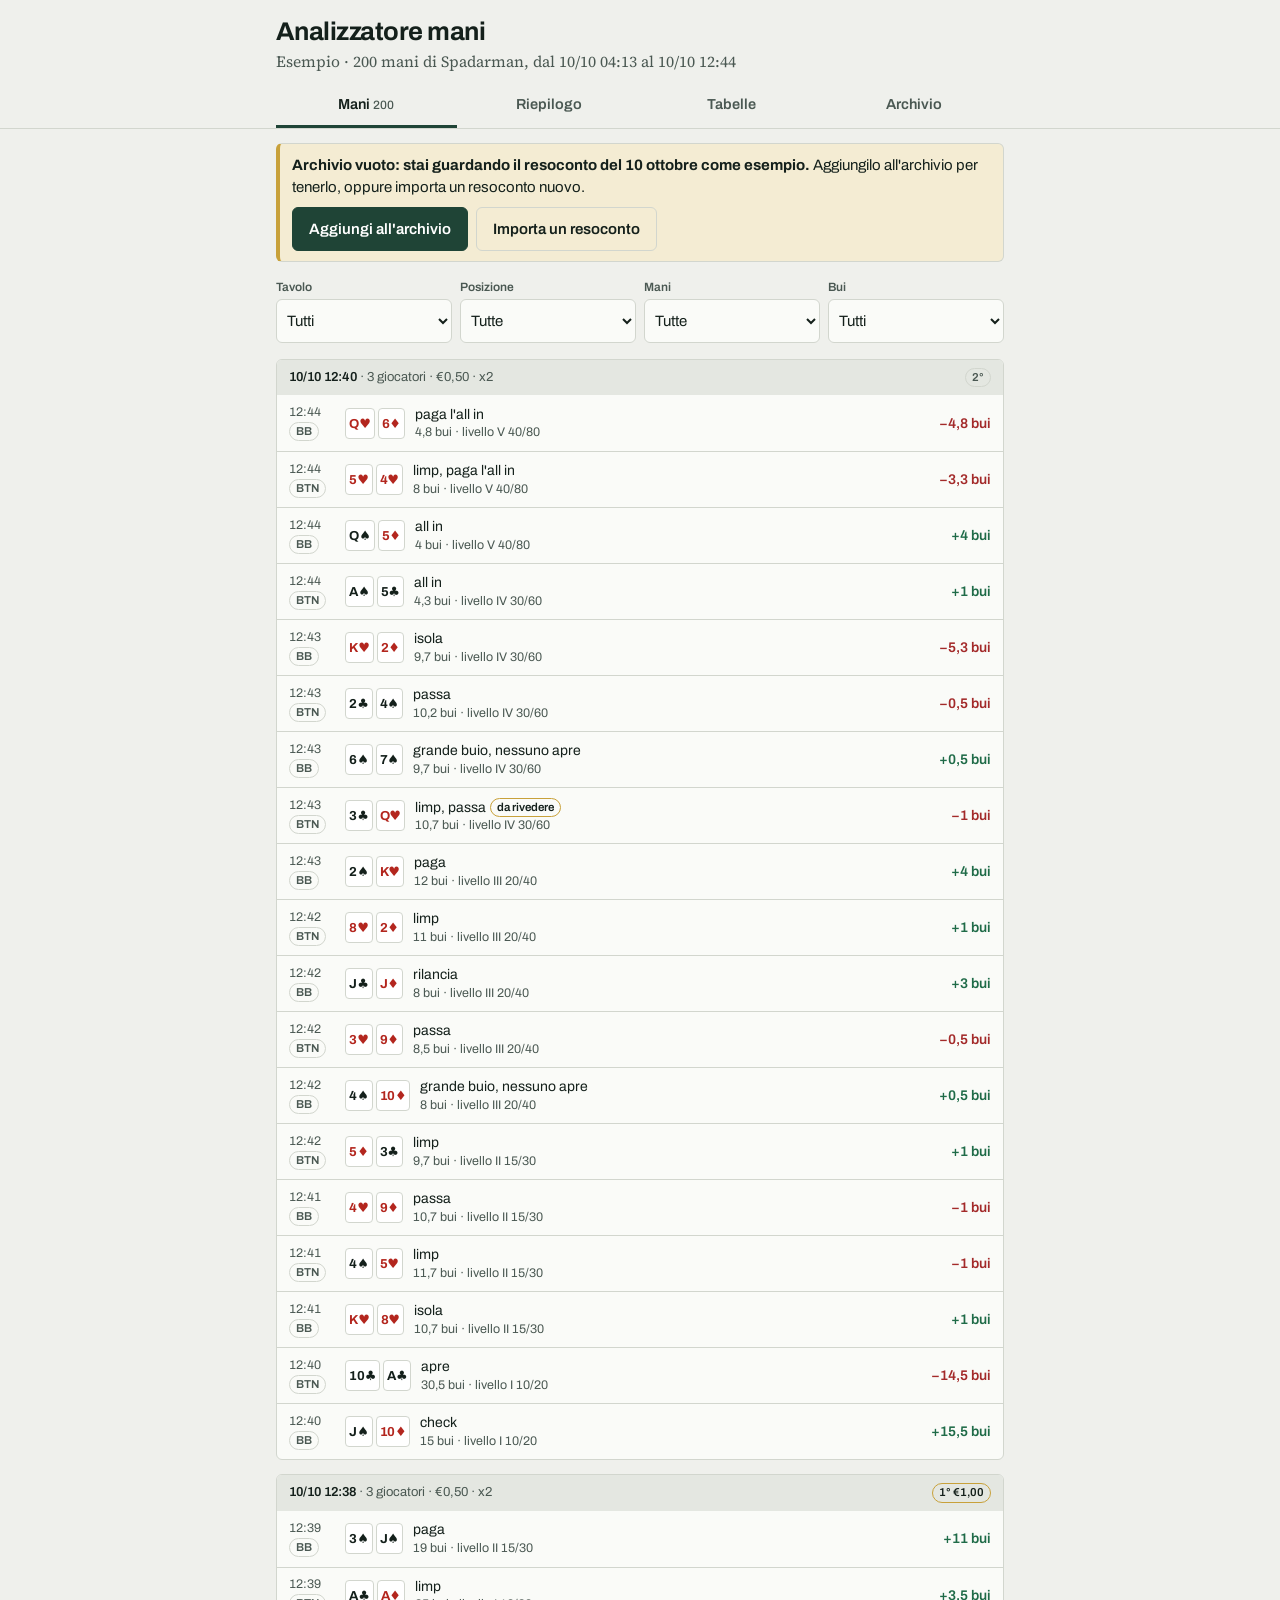
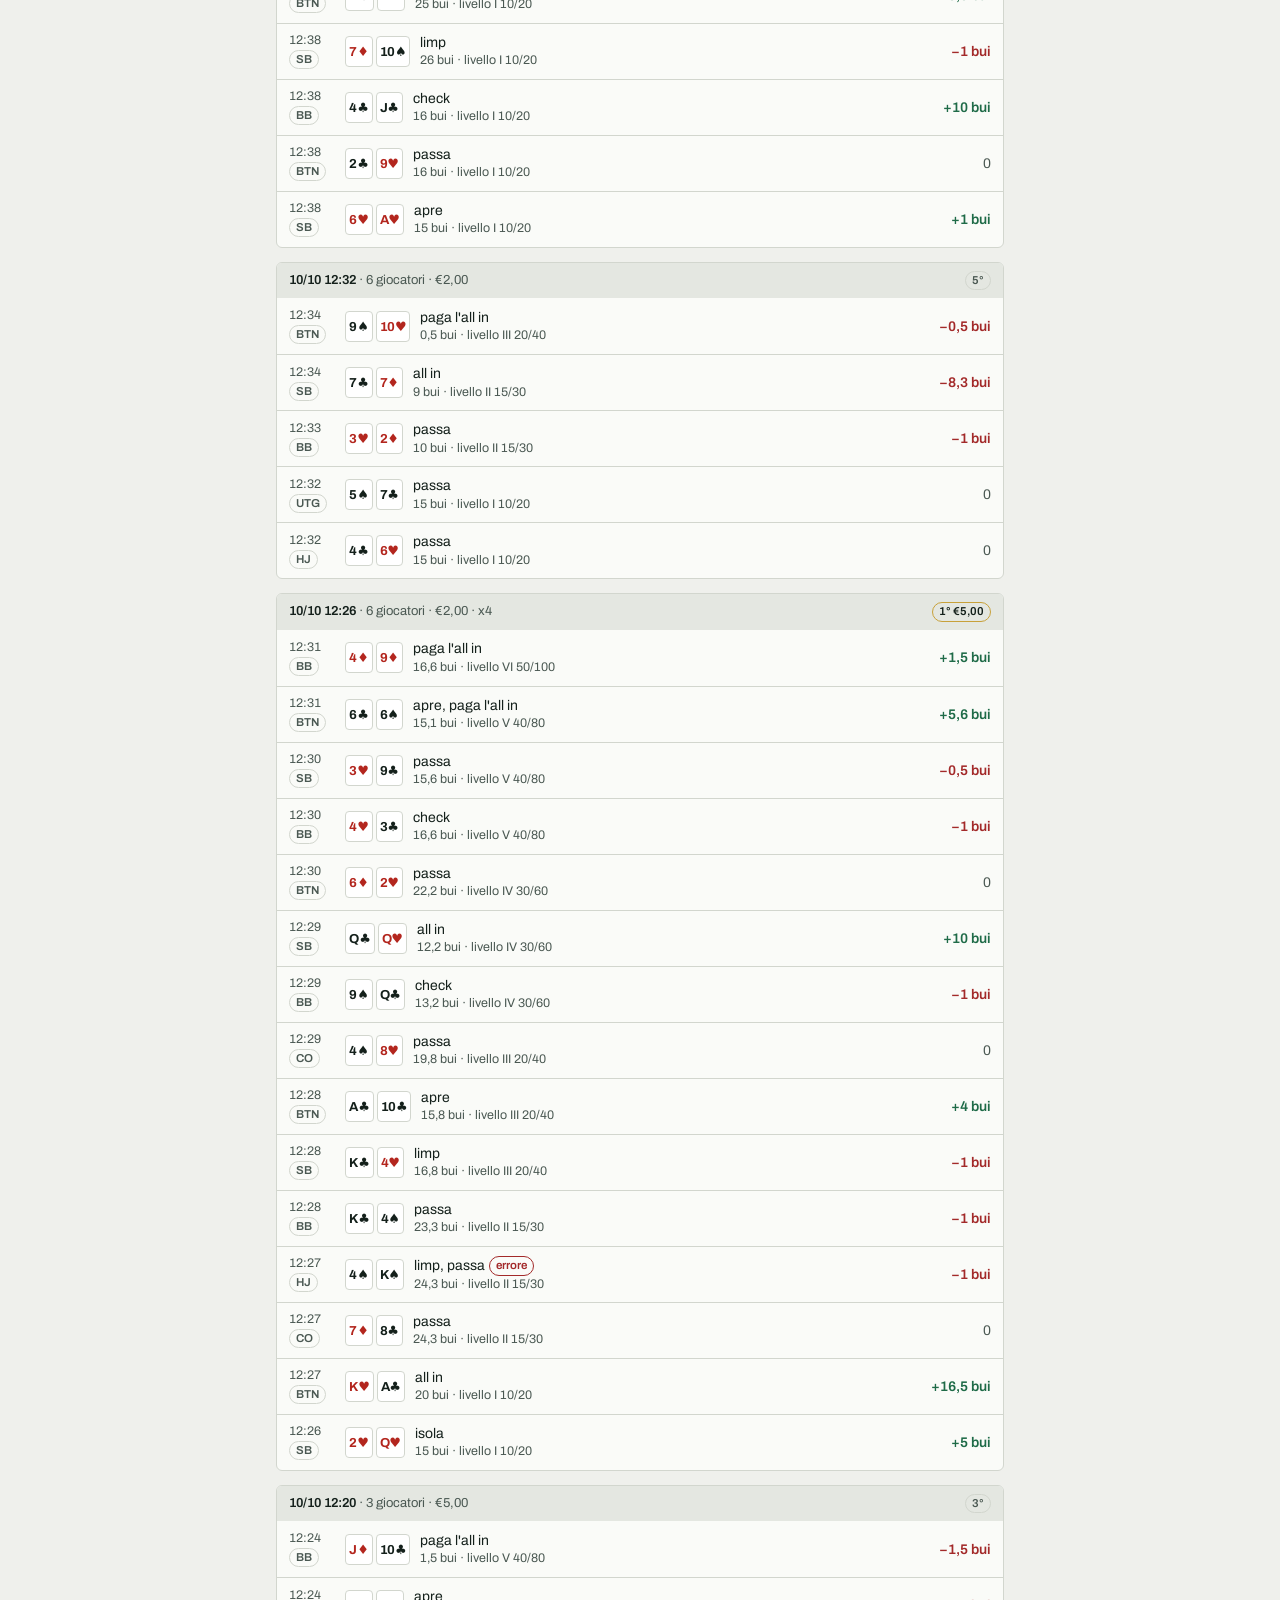
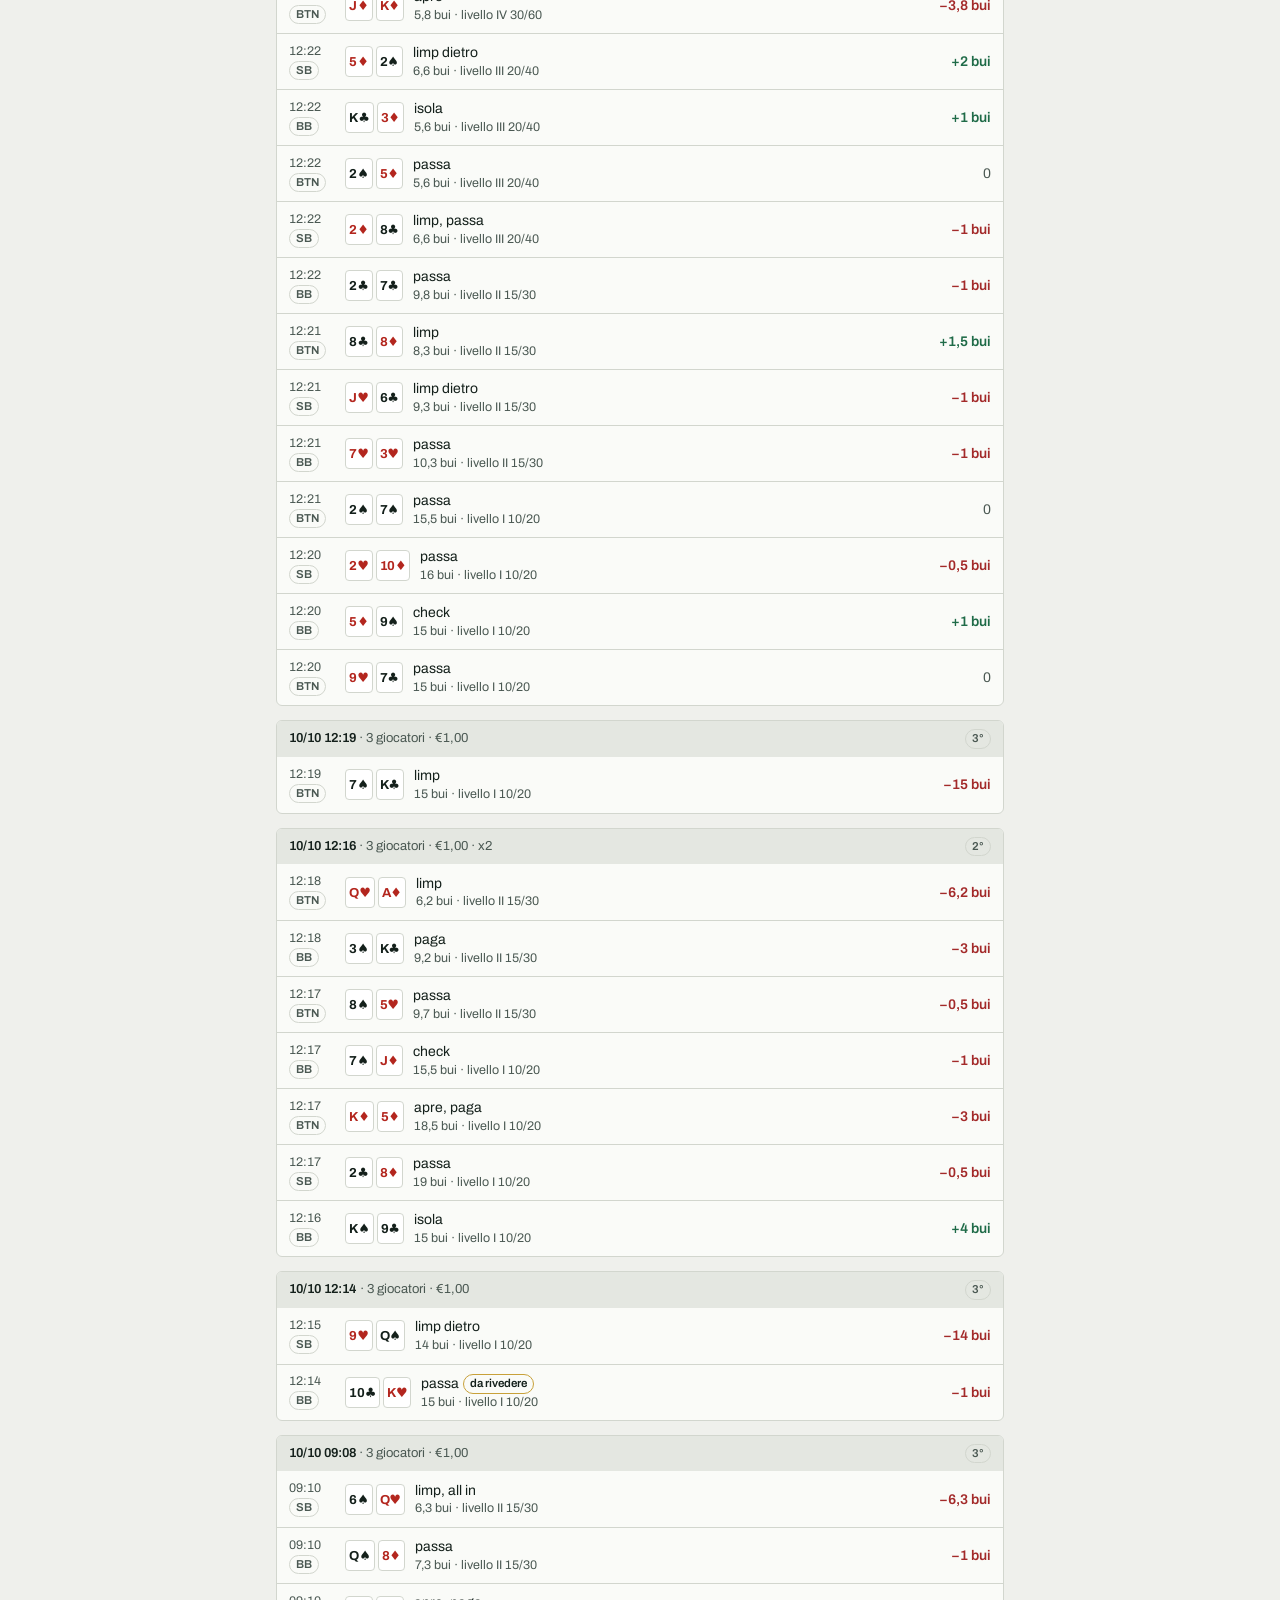
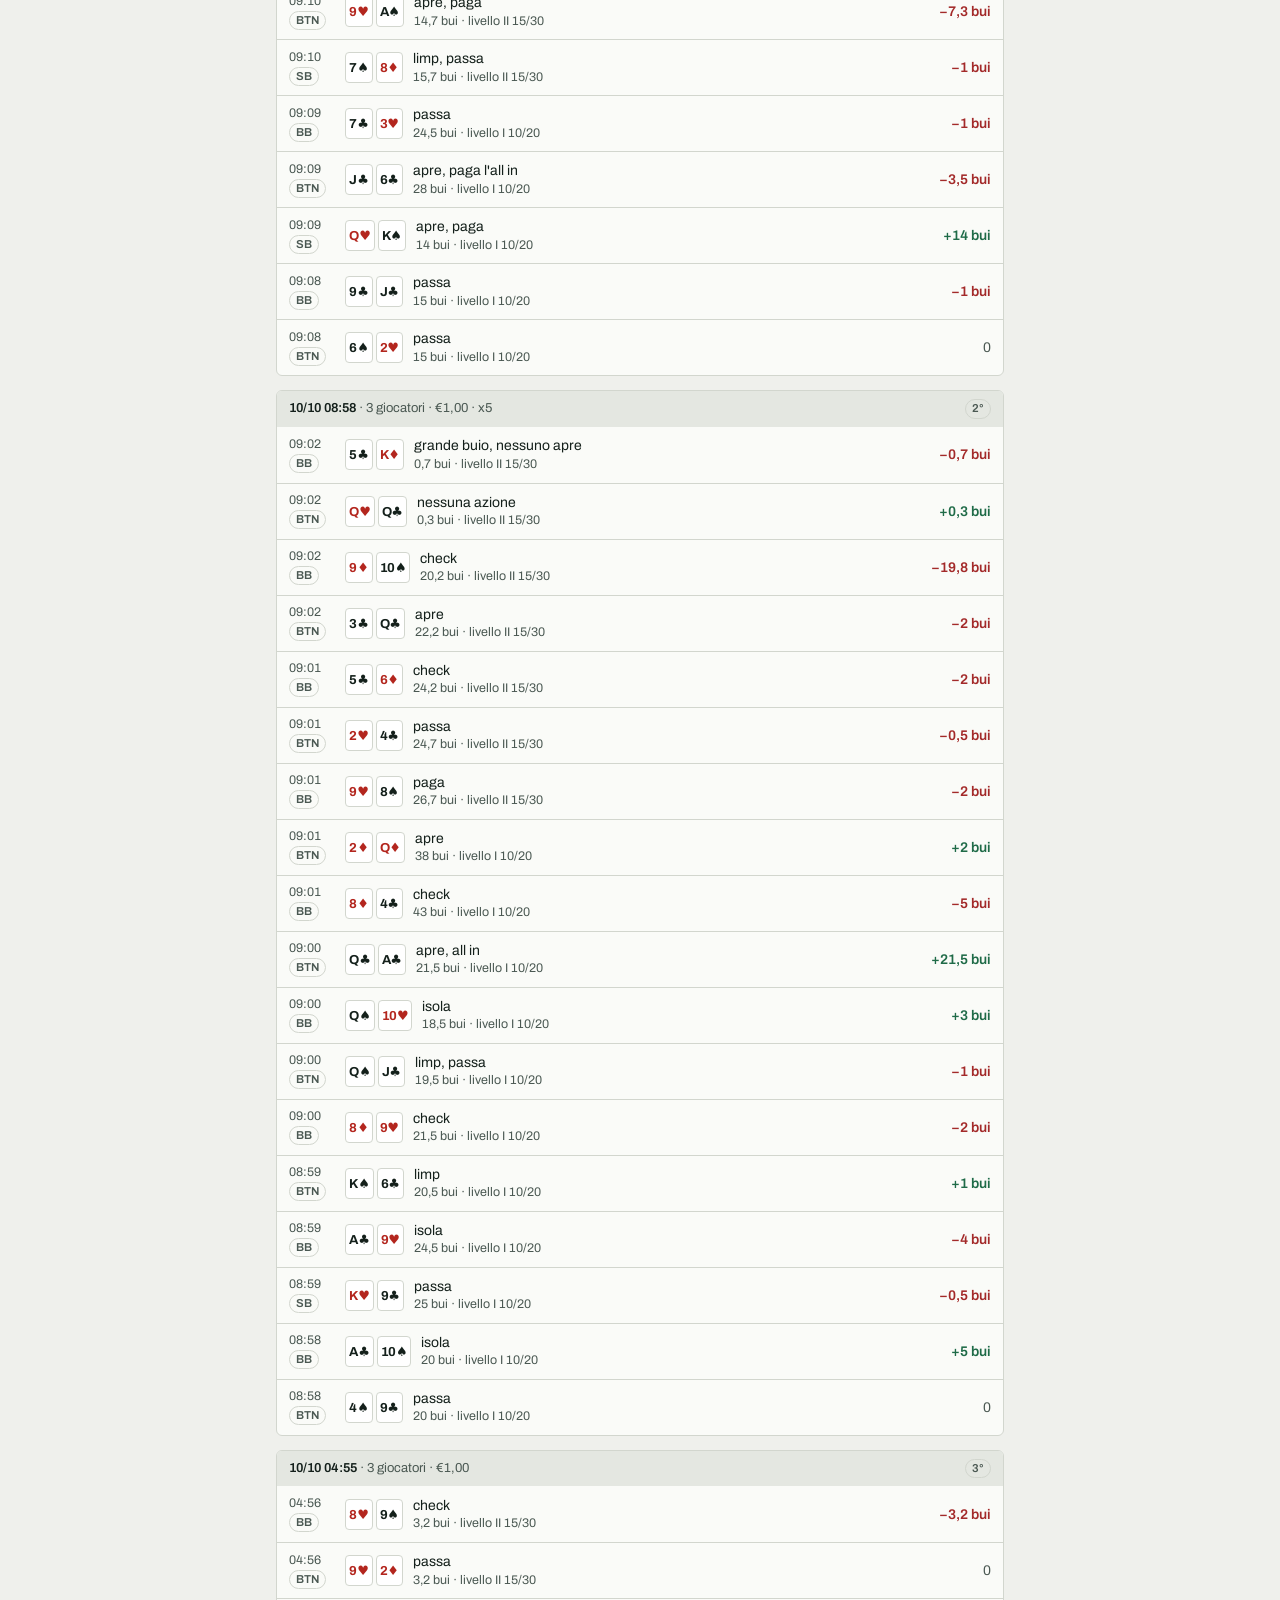
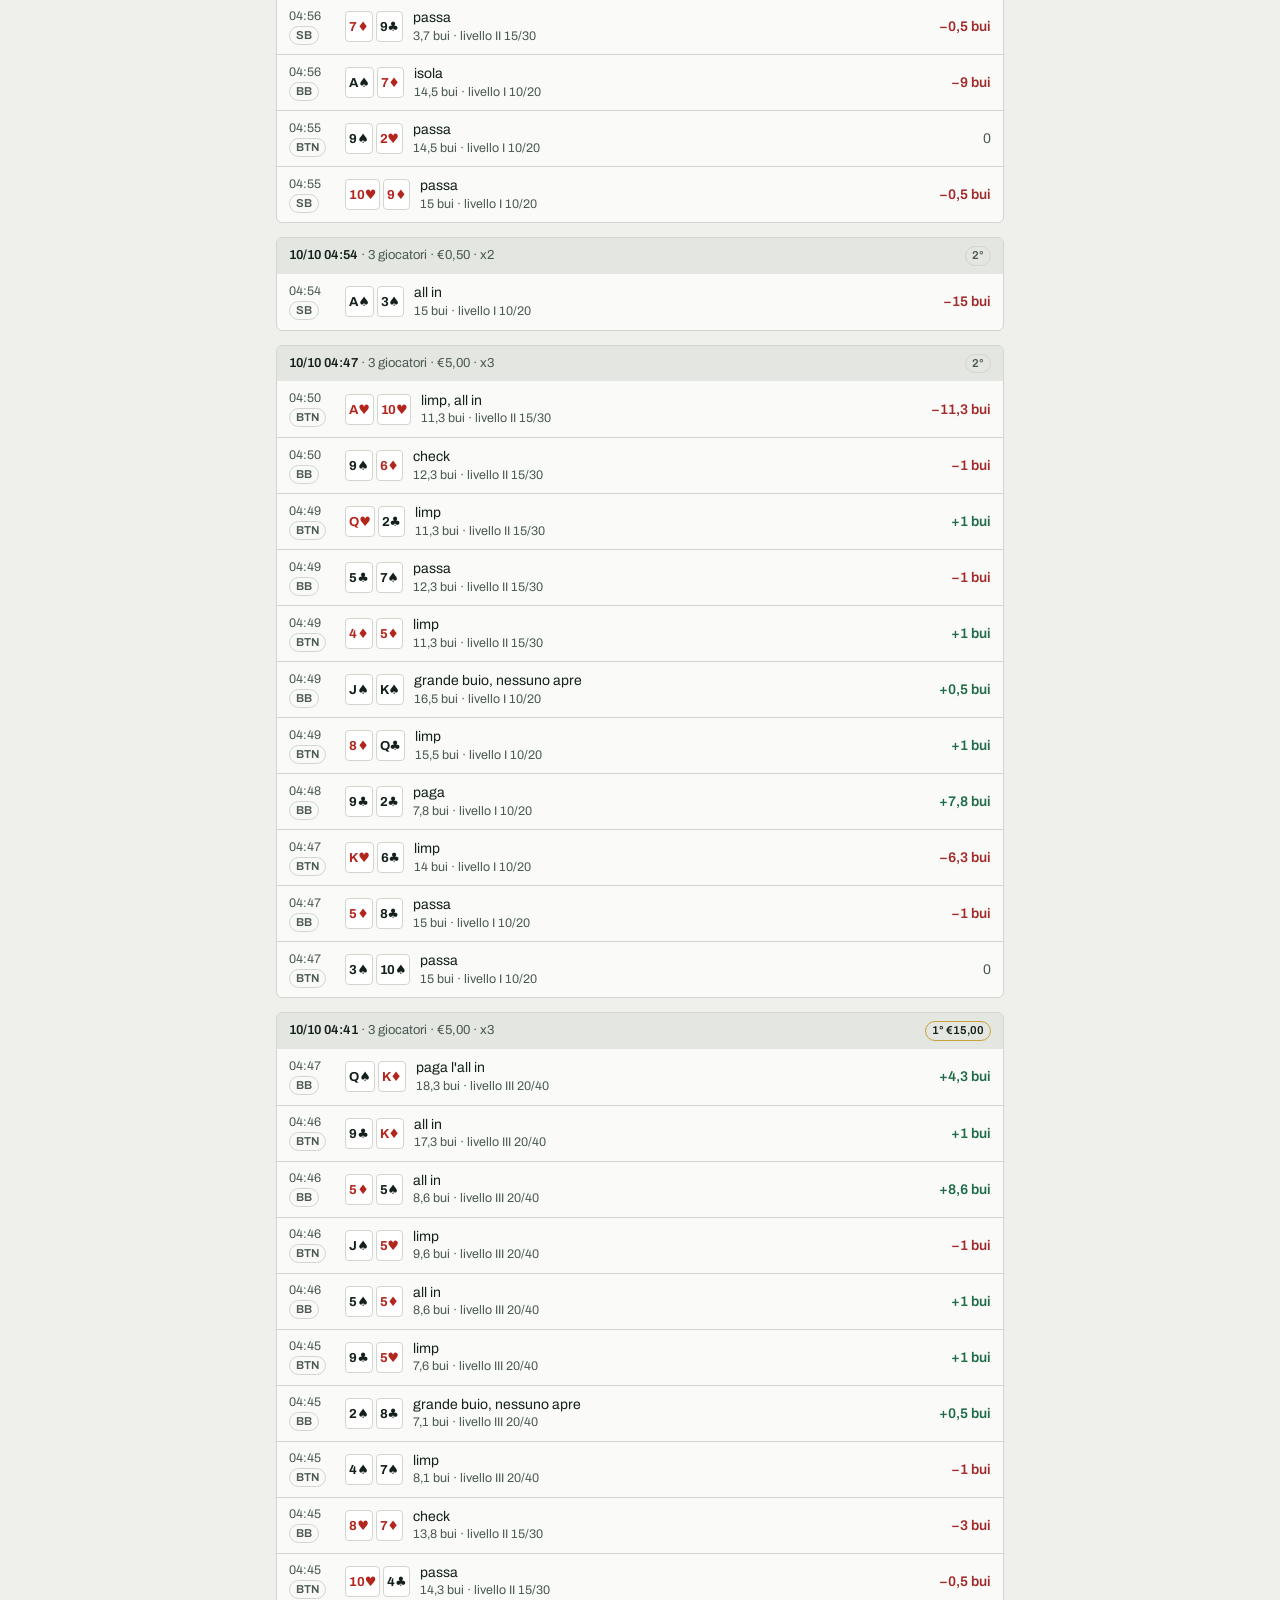
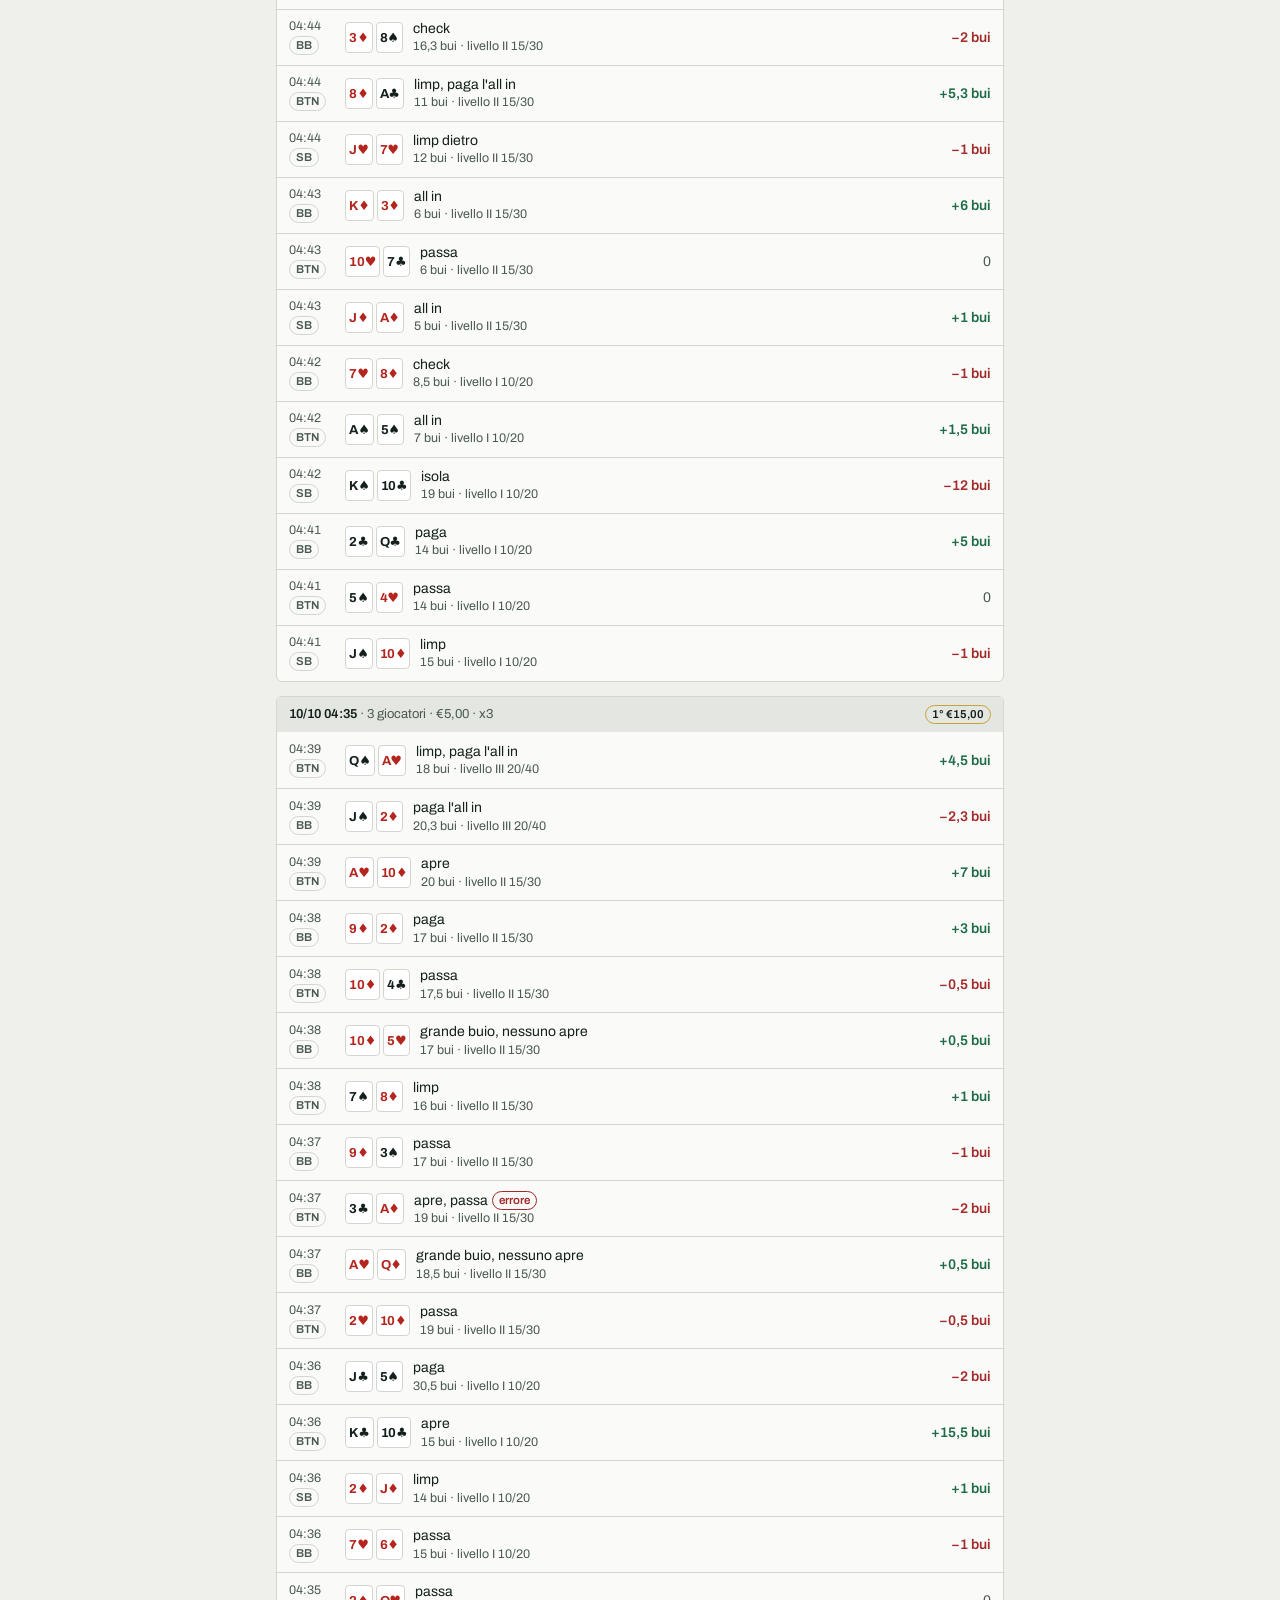
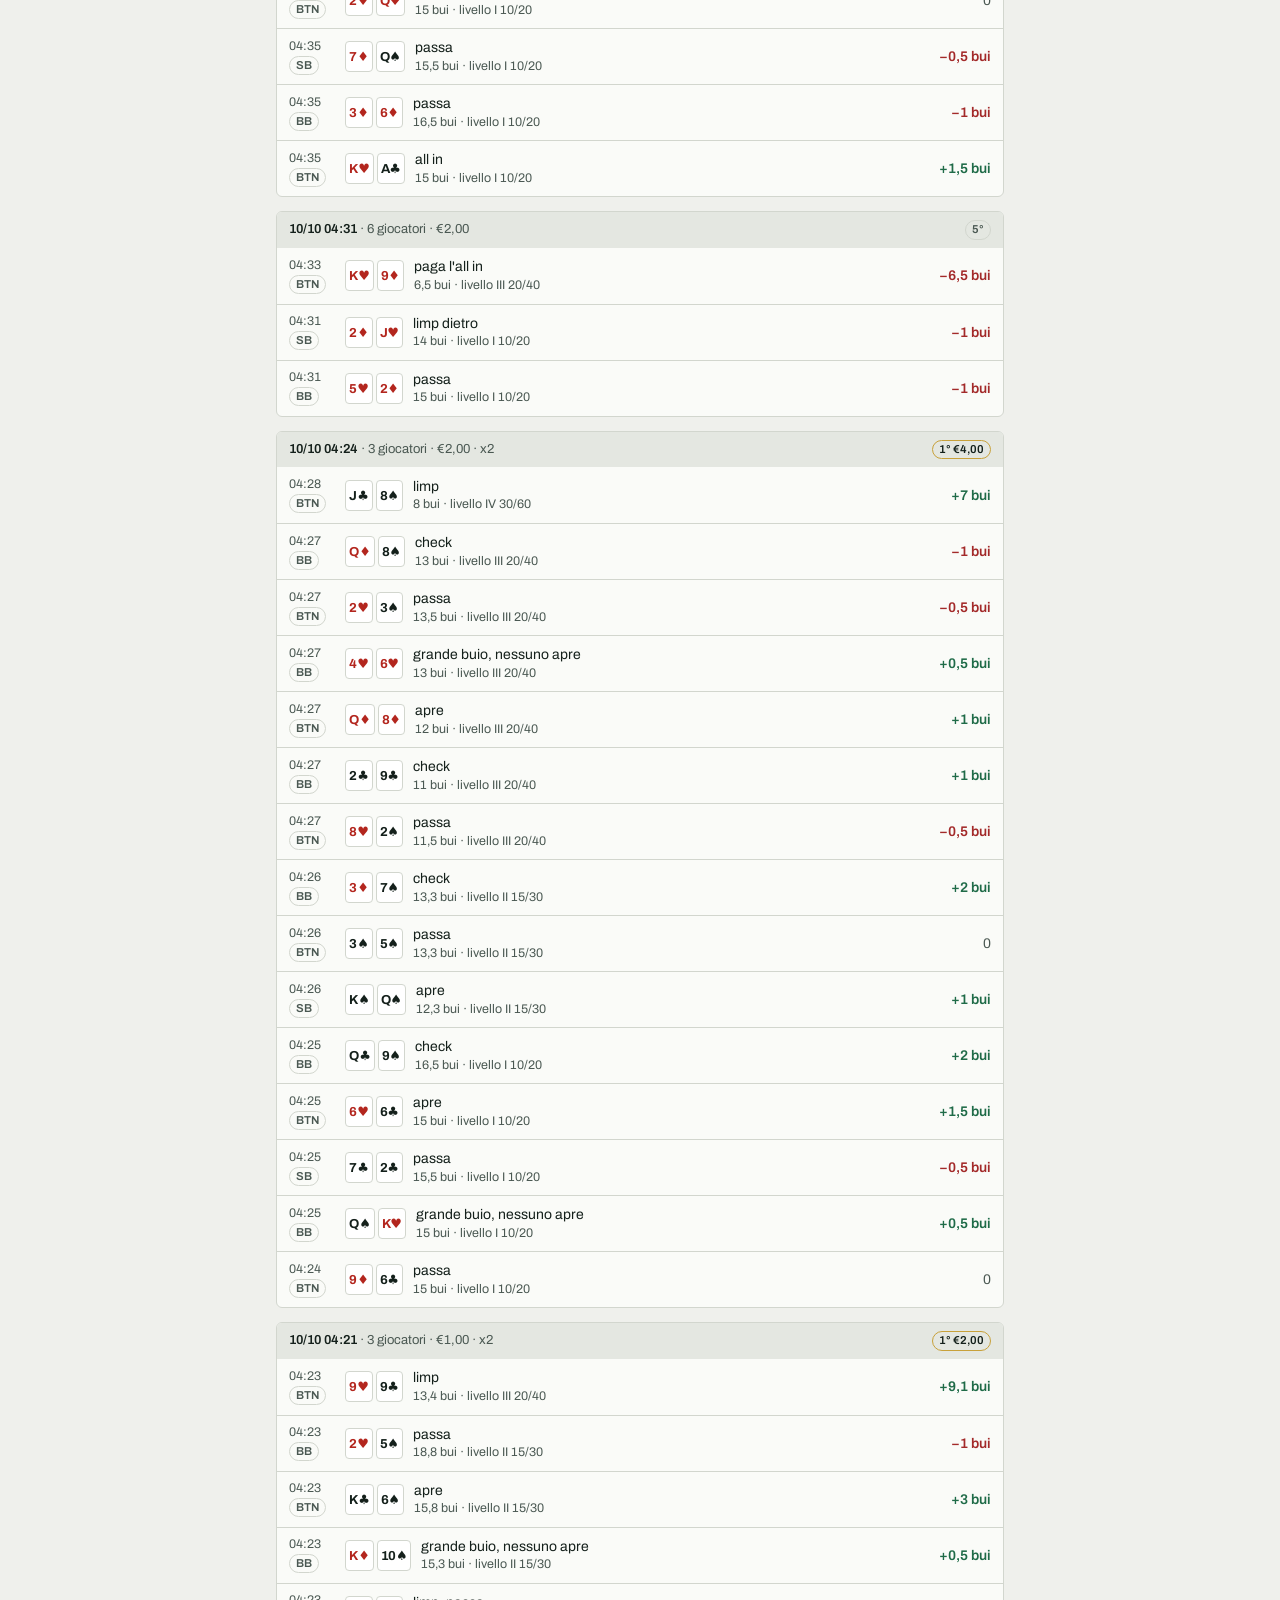
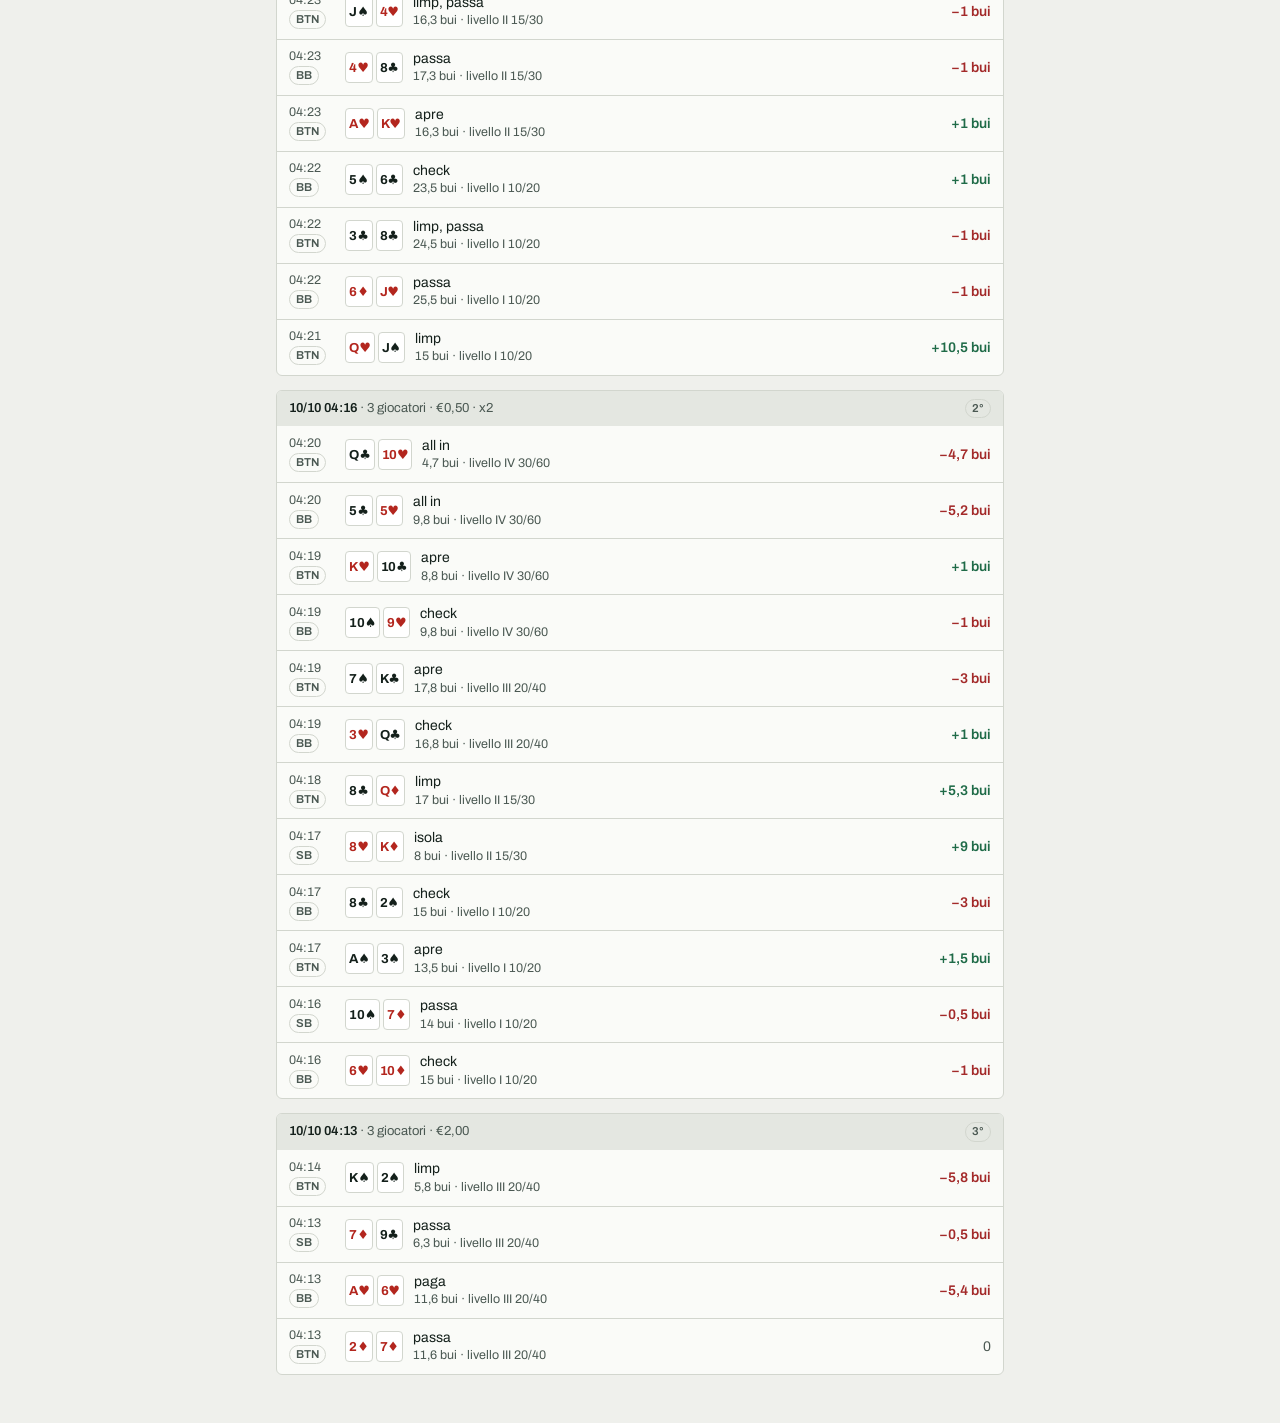
==== commit c4dd4399: "Analizzatore: rischio di chi parla dopo e all in sopra un limp Il verdetto sulle chiamate stima quan" ====
--- a/analizzatore/index.html
+++ b/analizzatore/index.html
@@ -900,6 +900,45 @@
   return { pctSpinge: lo.pctSpinge + (hi.pctSpinge - lo.pctSpinge) * f, pctPaga: lo.pctPaga + (hi.pctPaga - lo.pctPaga) * f, lo, hi };
 }
 
+/**
+ * Equity di una mano concreta in un piatto a tre, contro due gamme (pesi per classe).
+ * Monte Carlo con seme fisso: si estraggono una mano per gamma (senza carte in comune) e un board.
+ */
+function equity3ControGamme(carte, pesiA, pesiB, { campioni = 4000, seme = 1 } = {}) {
+  const r = generatore(seme);
+  const mie = carte.map(codifica);
+  const lista = (pesi) => {
+    const voci = []; let tot = 0;
+    for (let j = 0; j < K; j++) if (pesi[j] > 0) for (const [a, b] of COMBO[j]) { tot += pesi[j]; voci.push({ c: [codifica(a), codifica(b)], cum: tot }); }
+    return { voci, tot };
+  };
+  const LA = lista(pesiA), LB = lista(pesiB);
+  if (!LA.tot || !LB.tot) return 0;
+  const estrai = (L, usate) => {
+    for (let t = 0; t < 100; t++) {
+      const x = r() * L.tot;
+      let lo = 0, hi = L.voci.length - 1;
+      while (lo < hi) { const m = (lo + hi) >> 1; if (L.voci[m].cum > x) hi = m; else lo = m + 1; }
+      const c = L.voci[lo].c;
+      if (!usate.has(c[0]) && !usate.has(c[1])) return c;
+    }
+    return null;
+  };
+  let somma = 0, n = 0;
+  for (let t = 0; t < campioni; t++) {
+    const usate = new Set(mie);
+    const a = estrai(LA, usate); if (!a) continue; a.forEach((c) => usate.add(c));
+    const b = estrai(LB, usate); if (!b) continue; b.forEach((c) => usate.add(c));
+    const board = [];
+    while (board.length < 5) { const c = Math.floor(r() * 52); if (!usate.has(c)) { usate.add(c); board.push(c); } }
+    const v = [mie, a, b].map((h) => valuta([...h, ...board]));
+    const best = Math.max(...v);
+    if (v[0] === best) somma += 1 / v.filter((x) => x === best).length;
+    n++;
+  }
+  return n ? somma / n : 0;
+}
+
 // Generato da build/calcola-3max.js. Non modificare a mano.
 // Per ogni profondità S (bui) e situazione: freq = frequenza di gioco per classe (0-9),
 // pct = mani giocate, ev = valore atteso di giocare meno passare, in centesimi di buio (base 36, 3 caratteri, scarto 23328).
@@ -992,9 +1031,33 @@
   let x, tipo;
   if (d.eroeHaRilanciato) { x = Math.min(1, nh.pctPaga * 1.2); tipo = 'rilancio all in sopra la tua apertura'; }
   else if (d.eroeHaLimpato) { x = nh.pctSpinge; tipo = 'all in sopra il tuo limp'; }
+  else if (d.limpers > 0) {
+    const limper = m.azioni.find((x) => x.strada === 'preflop' && x.tipo === 'call' && x.nome !== m.eroe && x.totaleStrada <= m.bb);
+    const pos = limper ? m.giocatori.find((g) => g.nome === limper.nome).posizione : null;
+    x = nh.pctSpinge; tipo = `all in sopra il limp ${{ BTN: 'del bottone', SB: 'del piccolo buio', BB: 'del grande buio' }[pos] || 'di un avversario'}`;
+  }
   else if (n >= 3 && d.posizioneAggressore === 'BTN') { x = nh.pctSpinge * 0.6; tipo = 'all in dal bottone'; }
   else { x = nh.pctSpinge; tipo = 'all in in apertura'; }
   return { pesi: gammaMigliori(x), x, tipo, fonte: 'stima' };
+}
+
+/**
+ * Rischio del giocatore che parla dopo di te: se paghi, quanto spesso entra anche lui e con che mani.
+ * SCELTA: si usa la gamma con cui il grande buio sovrapaga dopo spinta e chiamata nella tabella a 3 giocatori
+ * (la stessa situazione vista da chi parla per ultimo); per chi aveva fatto limp è un'approssimazione.
+ * Se entra, si considera il piatto a tre con tutti dentro per l'importo dell'all in, e tu non aggiungi altro.
+ */
+function rischioDietro(m, d, S, gamma, nome) {
+  const g = m.giocatori.find((x) => x.nome === nome);
+  const t = tabella(3, 'bbSovrapaga', Math.min(S, PROFONDITA_MAX));
+  if (!t || !g) return null;
+  const q = t.pct;
+  const pesi = gammaMigliori(q);
+  const giaDentro = m.azioni.slice(0, d.indice).filter((a) => a.nome === nome).reduce((x, a) => x + a.importo, 0);
+  const totaleAllIn = d.daPagare + (m.azioni.slice(0, d.indice).filter((a) => a.nome === m.eroe).reduce((x, a) => x + a.importo, 0));
+  const aggiunge = Math.max(0, Math.min(g.stack, totaleAllIn) - giaDentro);
+  const eq3 = equity3ControGamme(d.carte, gamma.pesi, pesi, { campioni: 4000, seme: 11 });
+  return { nome, posizione: g.posizione, q, pesi, eq3, piatto3: d.piattoSeChiami + aggiunge };
 }
 
 /** Valore atteso in bui di pagare rispetto a passare, contro una gamma (pesi per classe). */
@@ -1018,15 +1081,27 @@
   const eroe = m.giocatori.find((g) => g.nome === m.eroe);
   const S = Math.min(eroe.stack, d.stackAggressore || eroe.stack) / m.bb;
   const gamma = gammaPerDecisione(m, d, S);
-  const { eq, ev } = evPaga(d, gamma.pesi, m.bb);
+  const { eq, ev: evSolo } = evPaga(d, gamma.pesi, m.bb);
+  // Un solo giocatore ancora da parlare: si stima quanto spesso entra nel piatto e quanto vale allora la mano.
+  const dopo = dietro.length === 1 ? rischioDietro(m, d, S, gamma, dietro[0]) : null;
+  const evCon = (x, fq = 1) => {
+    const solo = evPaga(d, gammaMigliori(Math.min(1, x)), m.bb).ev;
+    if (!dopo) return solo;
+    const q = Math.min(1, dopo.q * fq);
+    const eq3 = equity3ControGamme(d.carte, gammaMigliori(Math.min(1, x)), dopo.pesi, { campioni: 1500, seme: 7 });
+    return (1 - q) * solo + q * (eq3 * dopo.piatto3 - d.daPagare) / m.bb;
+  };
+  const ev = dopo ? (1 - dopo.q) * evSolo + dopo.q * (dopo.eq3 * dopo.piatto3 - d.daPagare) / m.bb : evSolo;
   const giusta = ev > 0 ? 'paga' : 'passa';
   const fatta = d.azione === 'fold' ? 'passa' : 'paga';
   const perso = giusta === fatta ? 0 : Math.abs(ev);
   // Robustezza: la scelta giusta cambia se la gamma è più stretta di un terzo o più larga della metà?
-  const stabile = [0.67, 1.5].every((f) => (evPaga(d, gammaMigliori(Math.min(1, gamma.x * f)), m.bb).ev > 0) === (ev > 0));
+  const varianti = [[0.67, 1], [1.5, 1]];
+  if (dopo) varianti.push([1, 0.5], [1, 1.5]);
+  const stabile = varianti.every(([fx, fq]) => (evCon(gamma.x * fx, fq) > 0) === (ev > 0));
   return {
     tipo: 'chiamata', valutabile: true, S: Math.round(S * 10) / 10, gamma: gamma.x, tipoGamma: gamma.tipo, fonte: gamma.fonte,
-    quota: d.quota, eq, ev, giusta, fatta, perso, gravita: gravitaDa(perso, !stabile || dietro.length > 0), stabile,
+    quota: d.quota, eq, ev, giusta, fatta, perso, gravita: gravitaDa(perso, !stabile || dietro.length > 1), stabile, evSolo, dopo,
     soglia: sogliaGamma(d.carte, d.quota),
     dietro,
   };
@@ -1398,11 +1473,14 @@
   if (!v || !v.valutabile) return `<div class="verdetto"><p>${base}</p>${v ? `<p>${esc(v.motivo)}.</p>` : ''}</div>`;
   const mano = notazione(d.carte);
   const titolo = v.gravita === 'errore' ? `Errore: dovevi ${v.giusta === 'paga' ? 'pagare' : 'passare'}` : v.gravita === 'rivedere' ? `Da rivedere: ${v.giusta === 'paga' ? 'pagare' : 'passare'} rendeva di più` : `Giusto: ${v.fatta === 'paga' ? 'pagare' : 'passare'}`;
-  const soglia = v.soglia === 0 ? `${mano} paga contro qualsiasi all in a questo prezzo.` : v.soglia === 1 ? `${mano} non arriva alla quota nemmeno contro un all in con tutte le mani.` : `Pagare conviene se l'avversario va all in con più del <b>${pct(v.soglia)}</b> delle mani.`;
+  const soglia = v.soglia === 0 ? `${mano} paga contro qualsiasi all in a questo prezzo.` : v.soglia === 1 ? `${mano} non arriva alla quota nemmeno contro un all in con tutte le mani.` : `${v.dopo ? 'Contro il solo avversario all in, pagare' : 'Pagare'} conviene se va all in con più del <b>${pct(v.soglia)}</b> delle mani.`;
   const valore = Math.abs(v.ev) < 0.05 ? 'Pagare e passare quasi si equivalgono.' : `Pagando ${v.ev > 0 ? 'guadagni' : 'perdi'} in media <b>${num(Math.abs(v.ev))} bui</b> rispetto a passare.`;
   const note = [];
-  if (v.dietro.length) note.push(`Dopo di te doveva ancora parlare ${esc(v.dietro.join(', '))}: il verdetto resta prudente.`);
-  else if (!v.stabile) note.push('La scelta giusta cambia se l\'avversario è molto più stretto o più largo di così.');
+  if (v.dopo) {
+    const pos = { BTN: 'il bottone', SB: 'il piccolo buio', BB: 'il grande buio' }[v.dopo.posizione] || esc(v.dopo.nome);
+    note.push(`Dopo di te doveva ancora parlare ${esc(v.dopo.nome)} (${v.dopo.posizione}). Se paghi, ${pos} entra anche lui circa il ${Math.round(v.dopo.q * 100)}% delle volte, e in quel caso ${esc(mano)} vince il ${pct(v.dopo.eq3)} di un piatto da ${v.dopo.piatto3}. Contro il solo avversario all in pagare valeva ${v.evSolo >= 0 ? '+' : '−'}${num(Math.abs(v.evSolo))} bui; tenendo conto ${{ BTN: 'del bottone', SB: 'del piccolo buio', BB: 'del grande buio' }[v.dopo.posizione] || 'di ' + esc(v.dopo.nome)} vale ${v.ev >= 0 ? '+' : '−'}${num(Math.abs(v.ev))}.`);
+  } else if (v.dietro.length) note.push(`Dopo di te dovevano ancora parlare ${esc(v.dietro.join(', '))}: il verdetto resta prudente.`);
+  if (!v.stabile) note.push(v.dopo ? 'La scelta giusta cambia se l\'avversario è più stretto o più largo di così, o se chi parla dopo entra più spesso: per questo resta «da rivedere».' : 'La scelta giusta cambia se l\'avversario è molto più stretto o più largo di così.');
   return `<div class="verdetto ${v.gravita}">
     <p class="titolo-v">${titolo}</p>
     <div class="barra-eq" role="img" aria-label="Equity ${pct(v.eq)}, quota ${pct(v.quota)}"><span class="riempi" style="width:${(v.eq * 100).toFixed(1)}%"></span><span class="segno" style="left:${(v.quota * 100).toFixed(1)}%"></span></div>
